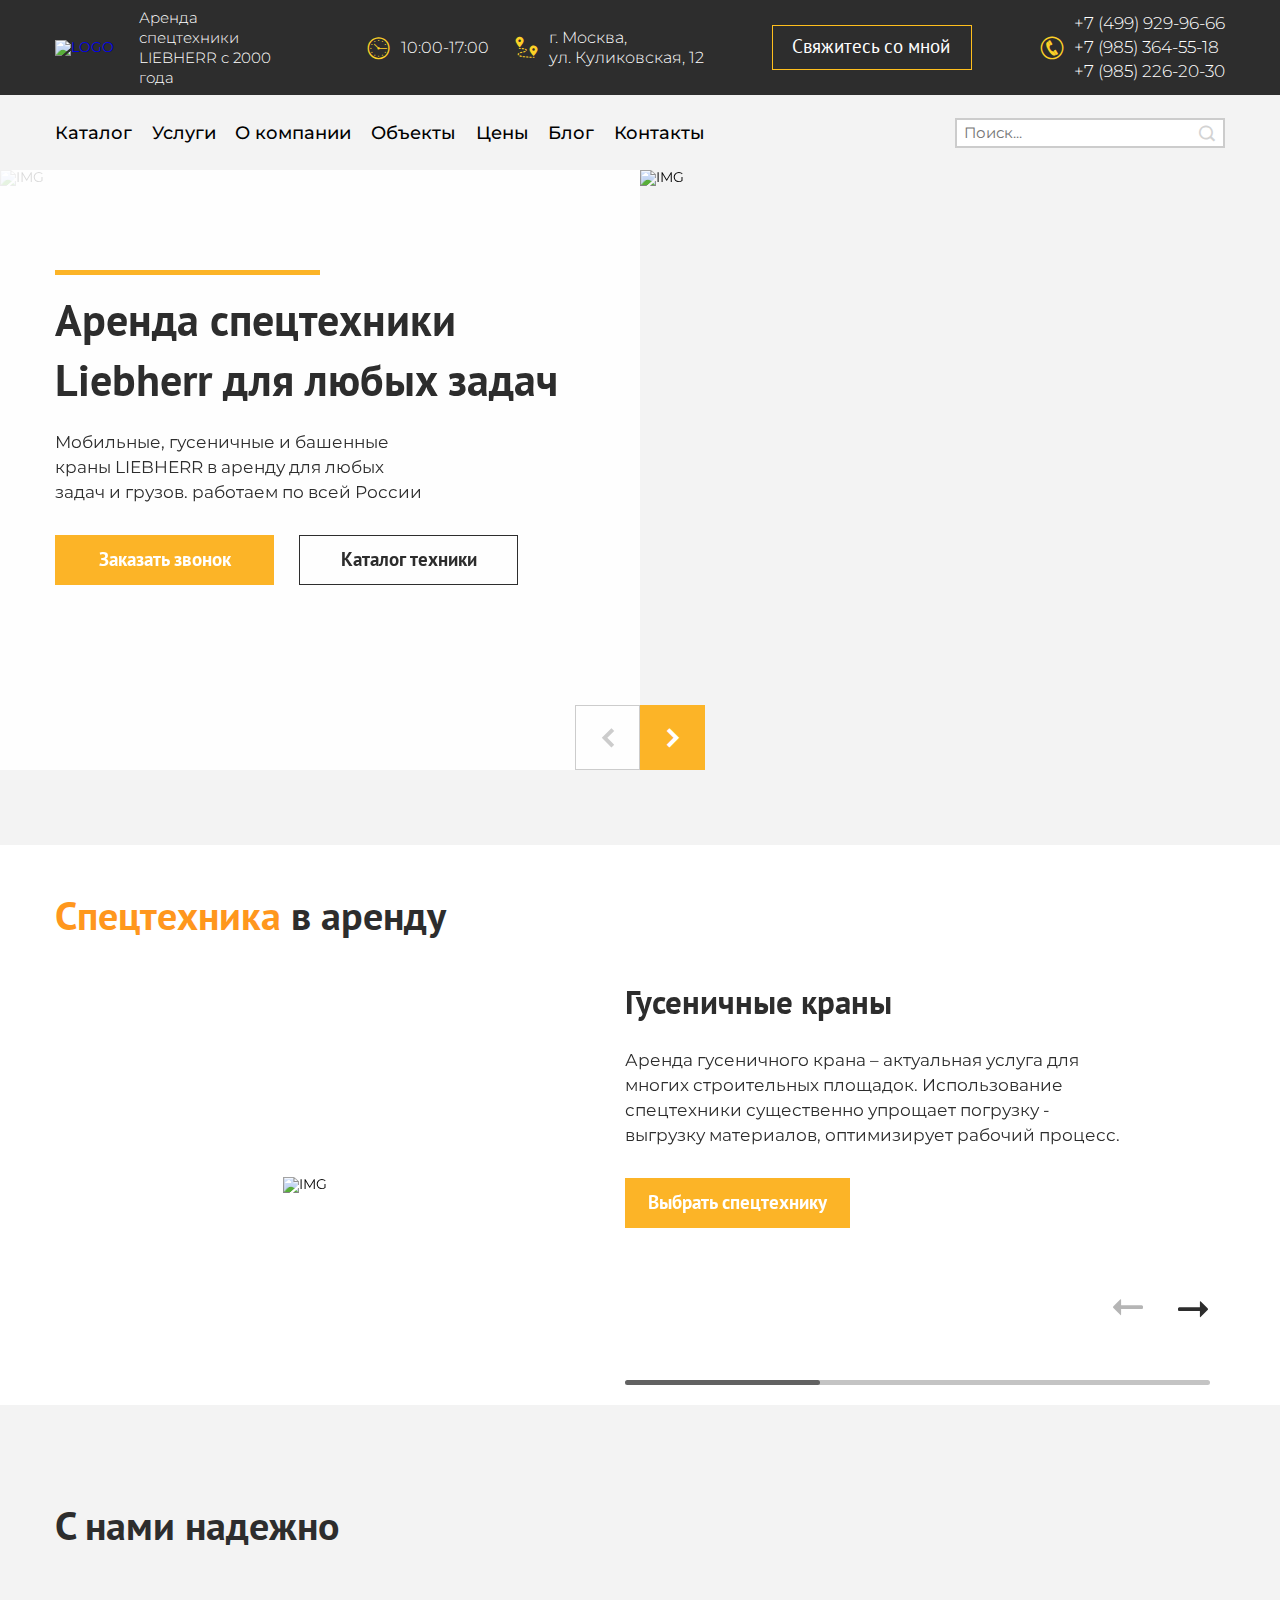
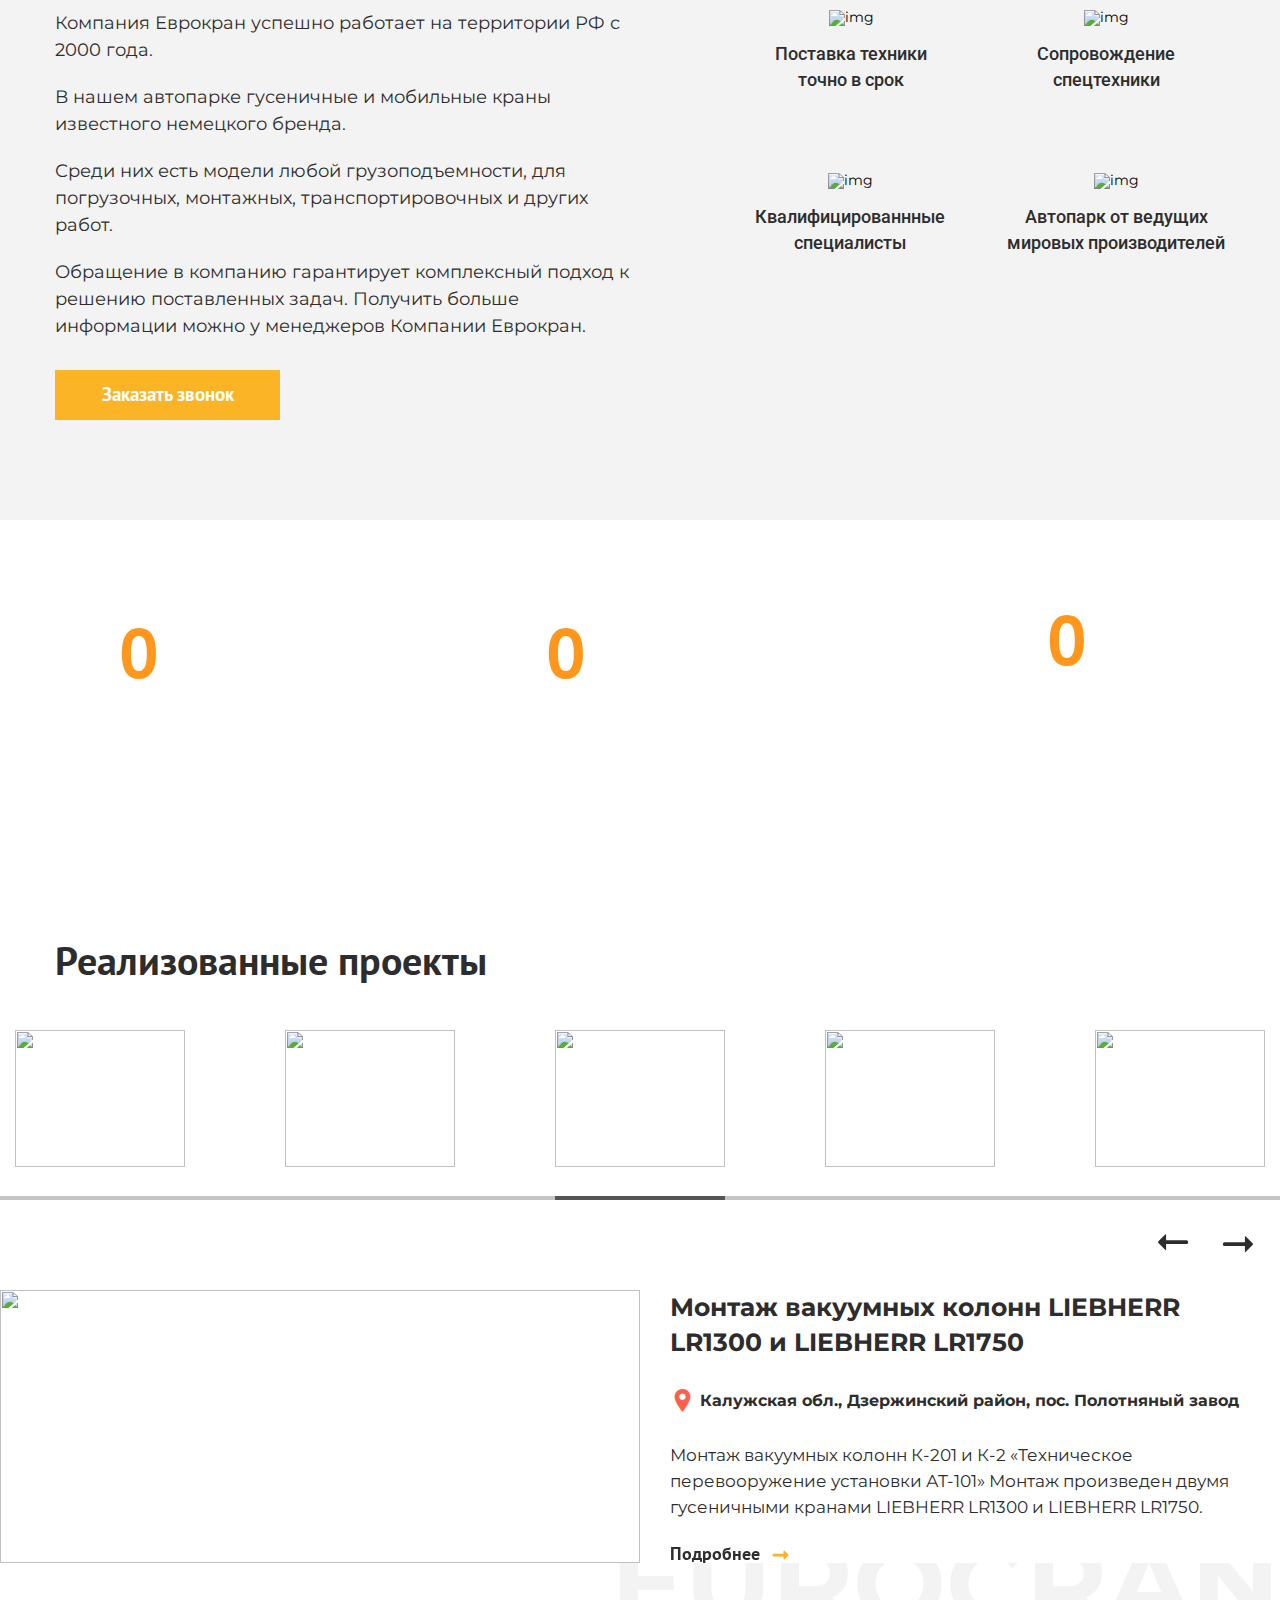
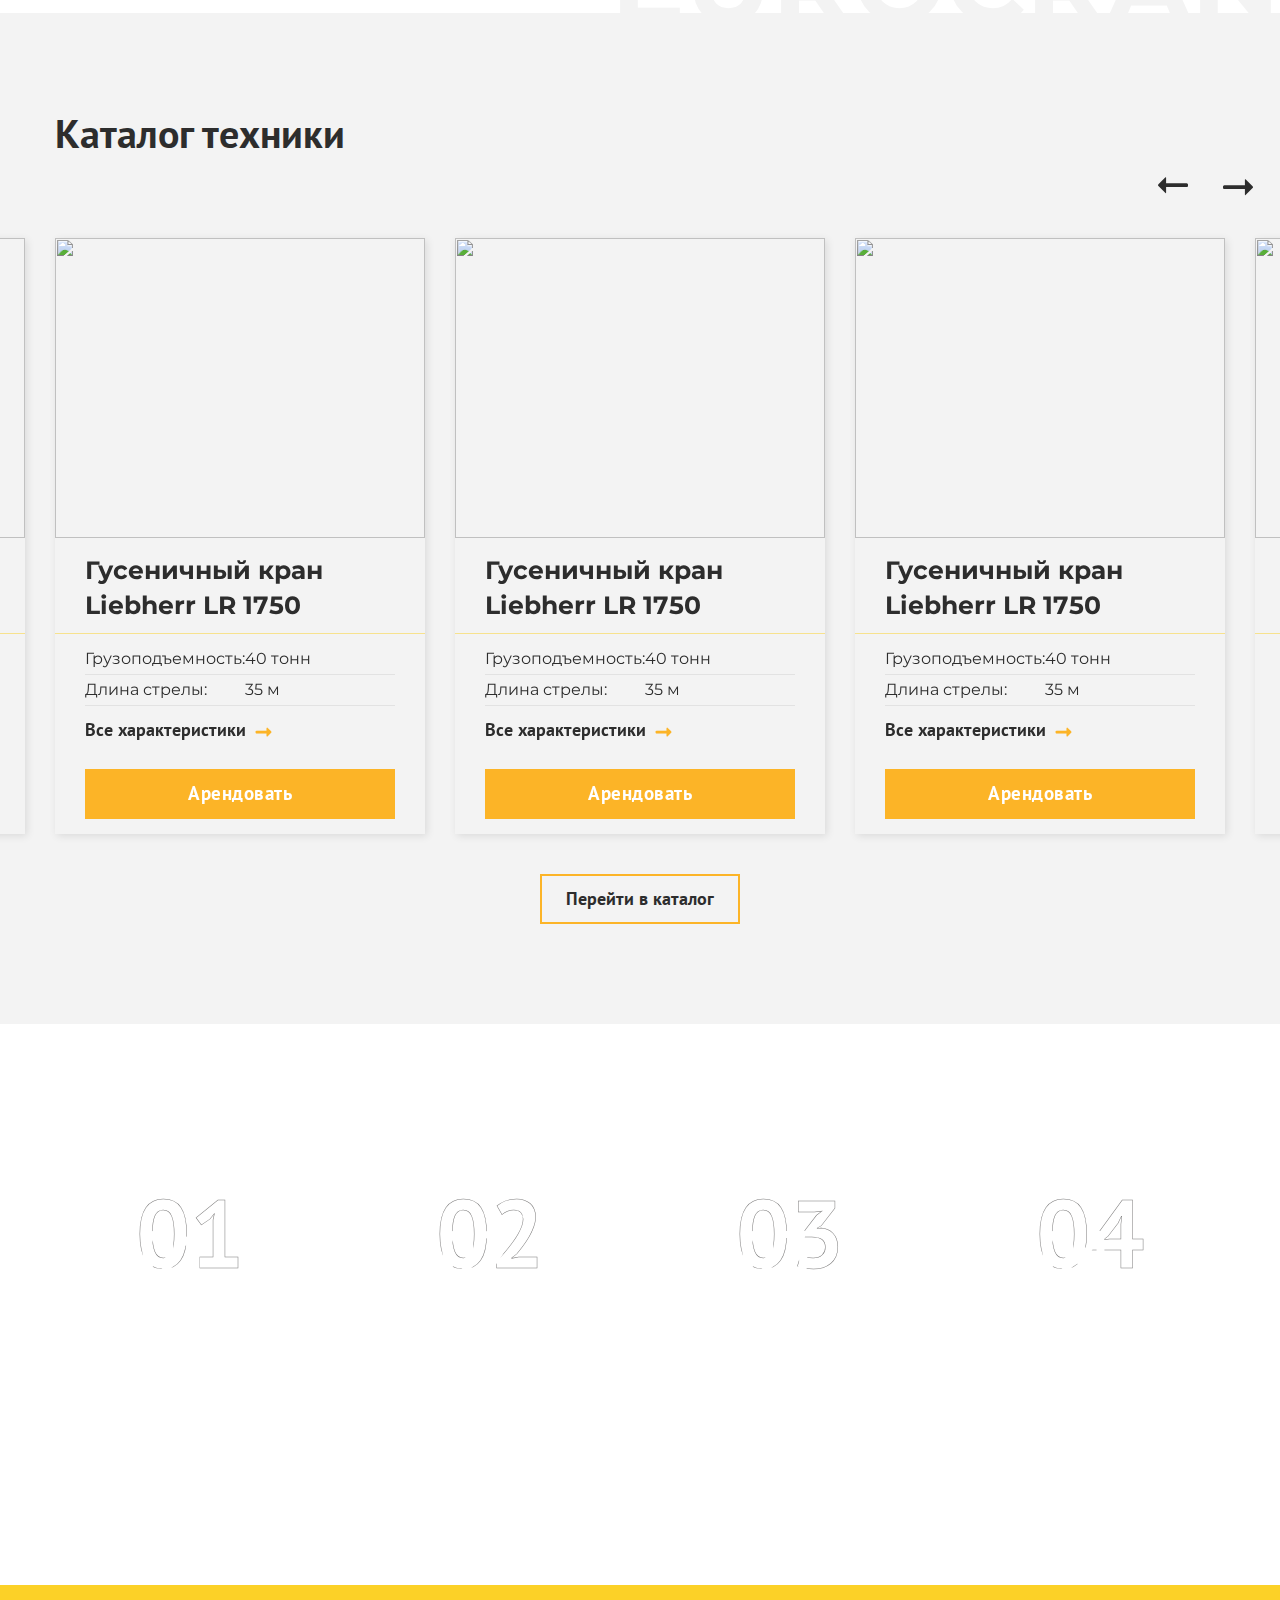
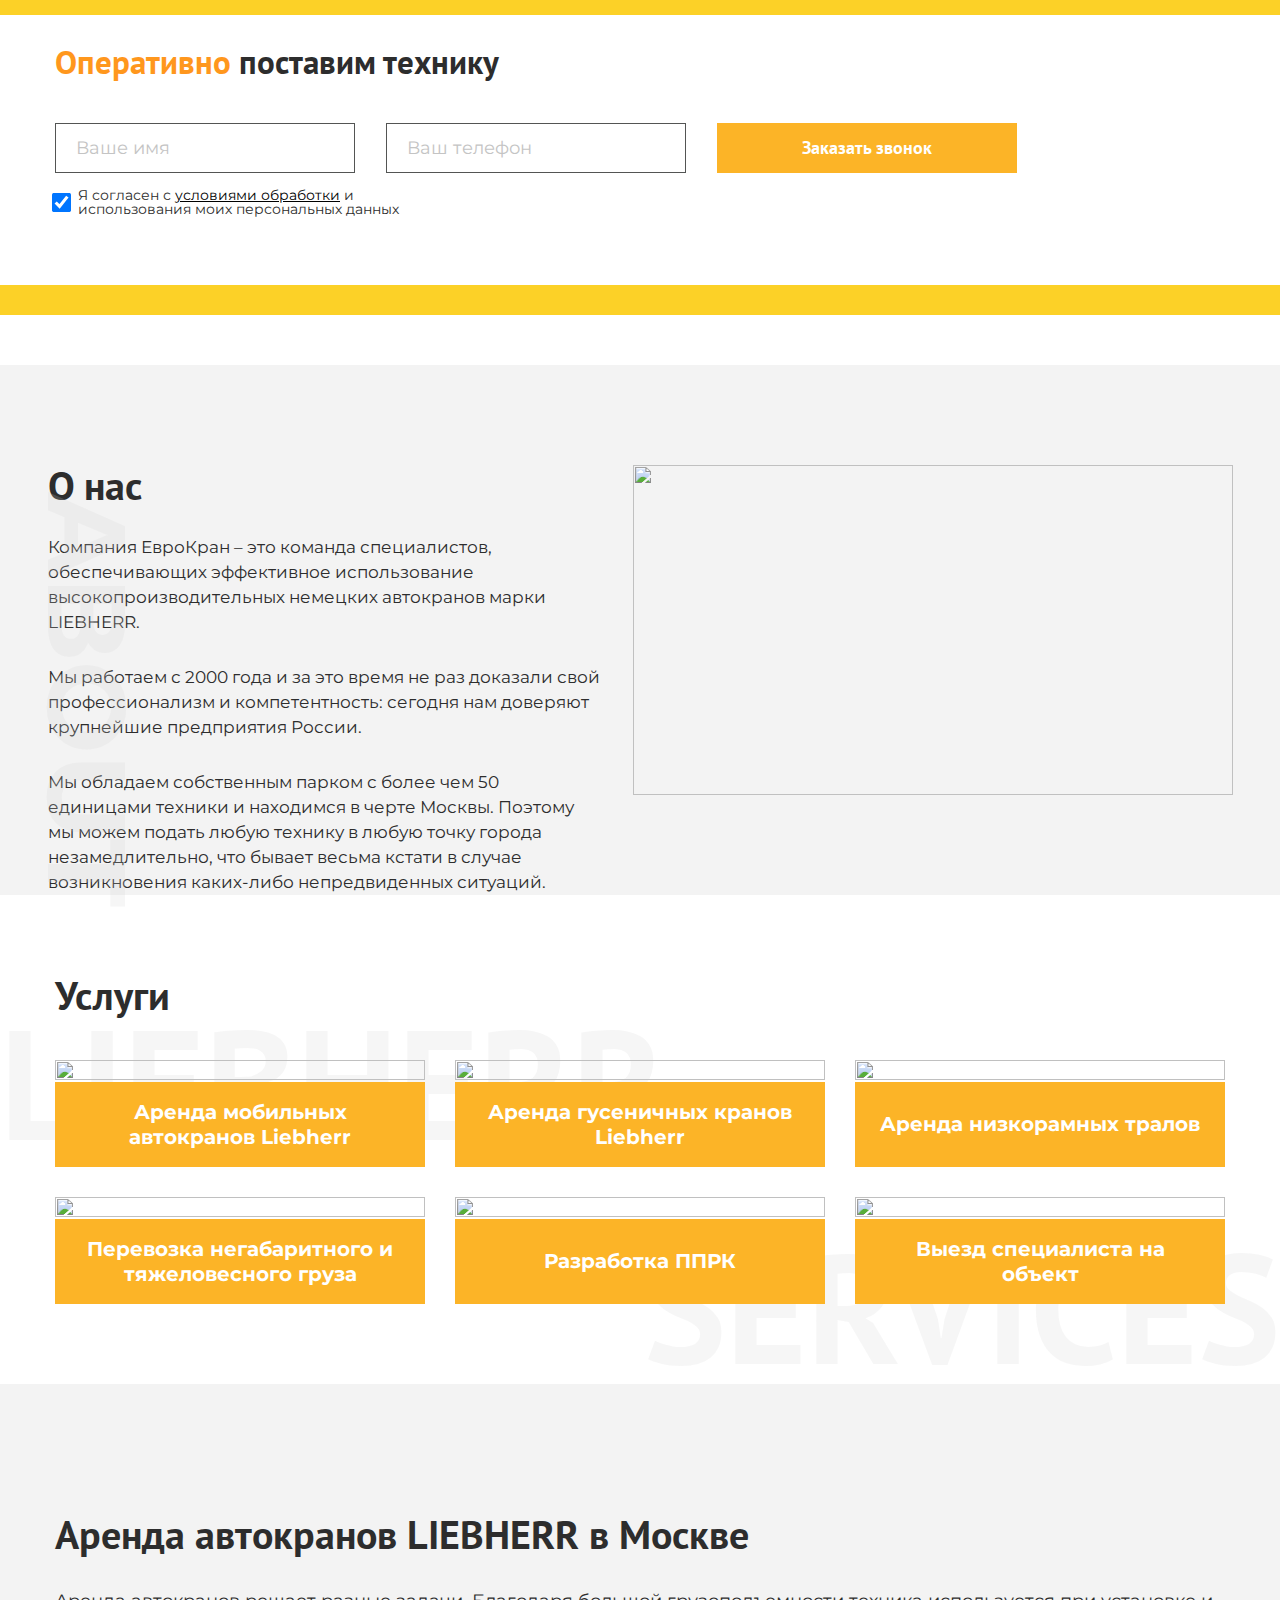
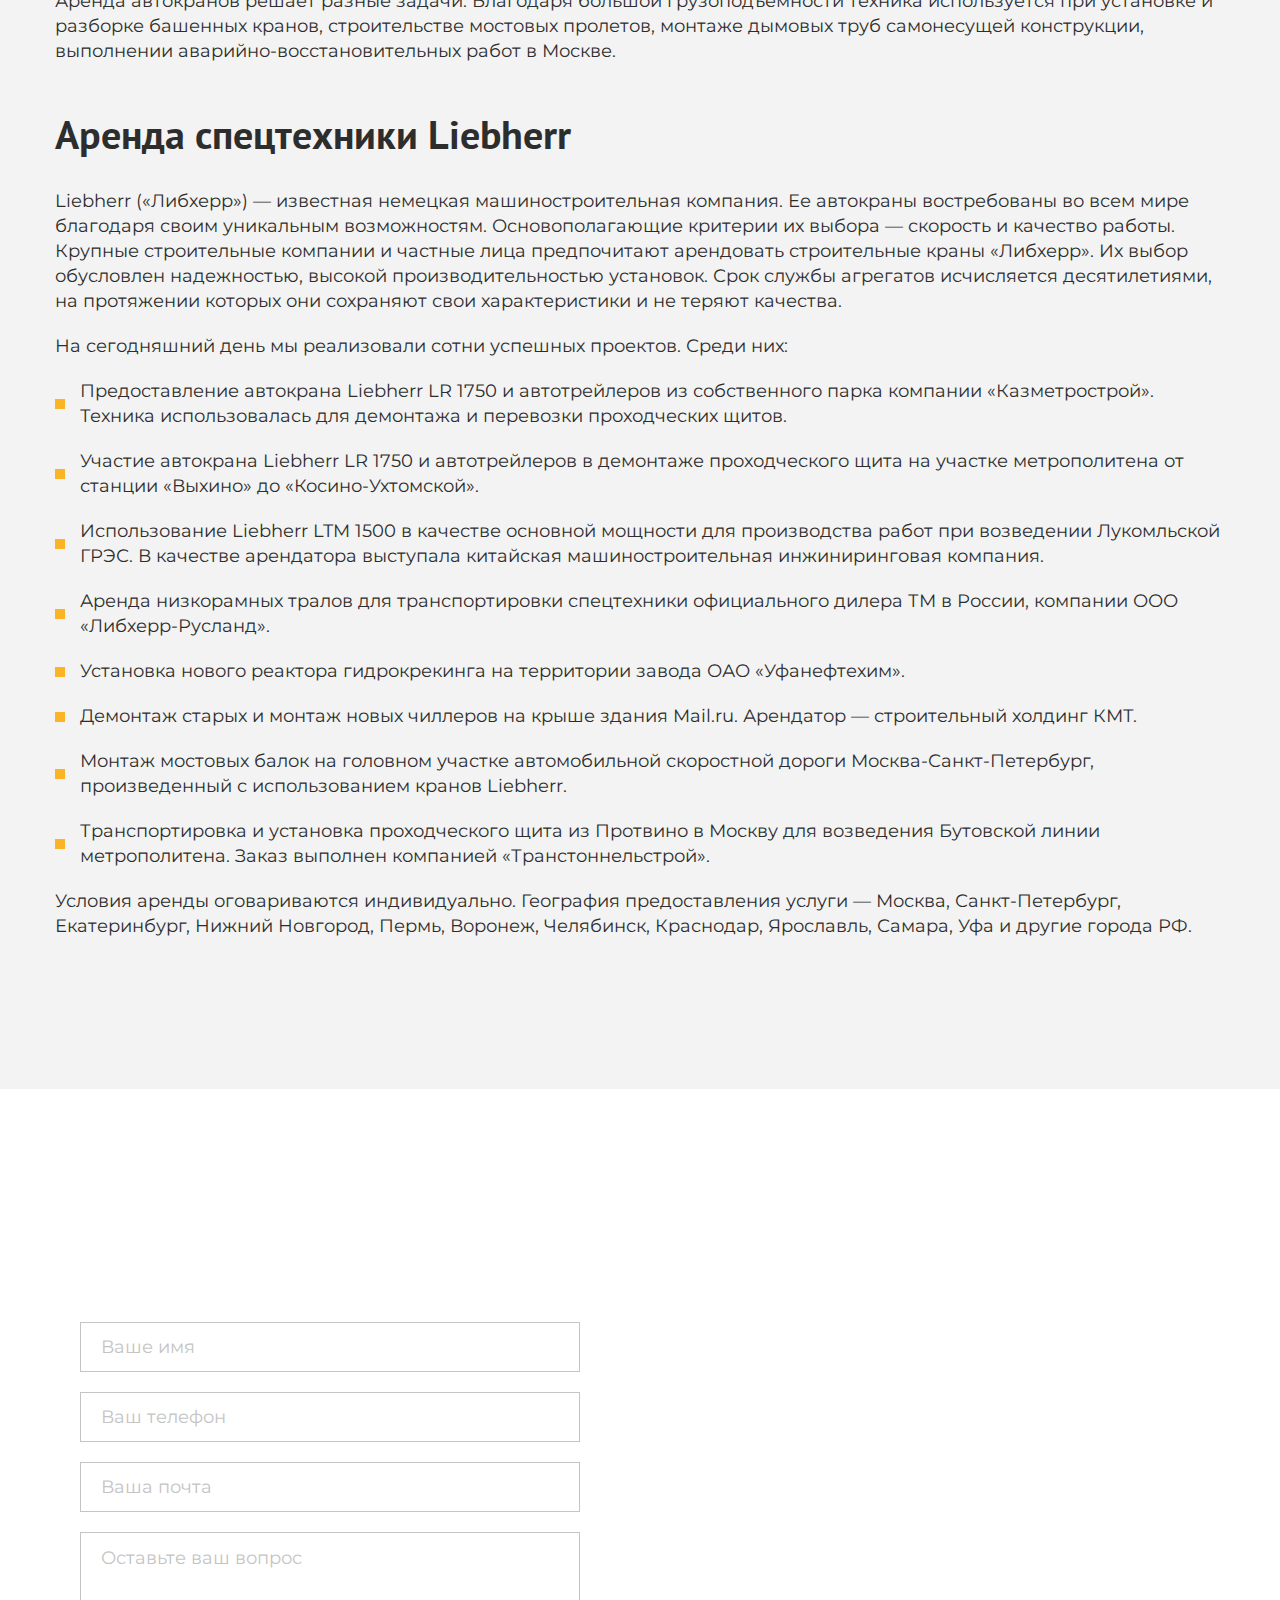
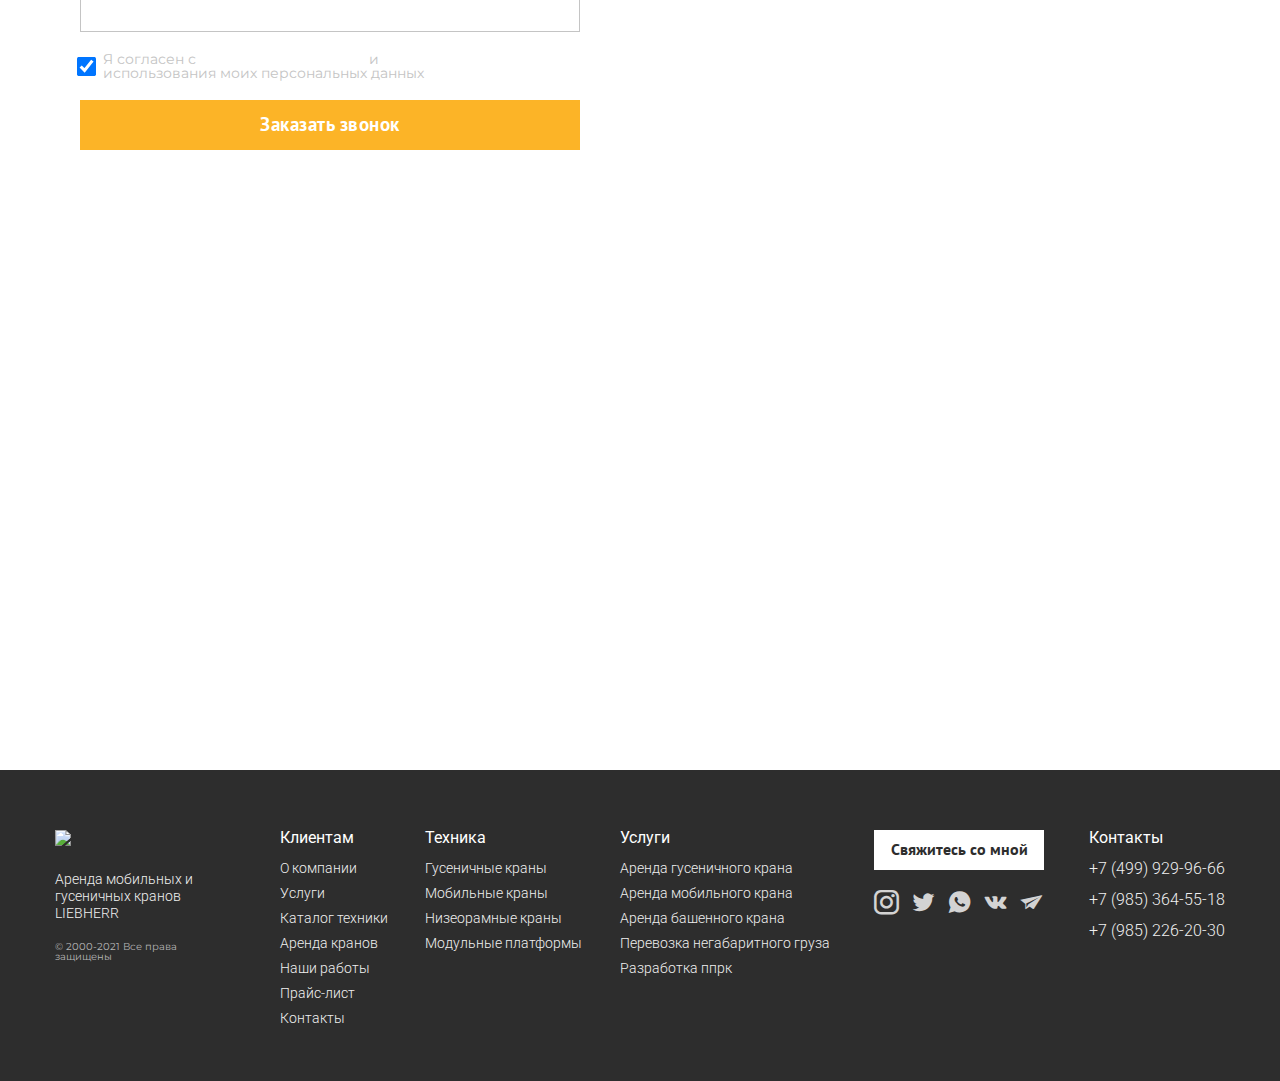
==== index.html @ 6c7a617f "Add files via upload" ====
<!DOCTYPE html><html lang="ru"><head>   <title>ЕВРОКРАН</title>   <meta charset="UTF-8">   <meta name="viewport" content="width=device-width, initial-scale=1.0, minimum-scale=1.0, maximum-scale=1.0" />   <link rel="stylesheet" href="css/style.min.css"></head><body>   <div class="wrapper">      <div class="header">	<div class="header__top-container">		<div class="header__top">			<div class="header__about">				<a href="index.html" class="header__logo-link">					<picture><source srcset="img/LOGO__HEADER.webp" type="image/webp"><img class="header__logo" src="img/LOGO__HEADER.png" alt="LOGO"></picture></img>				</a>				<p class="header__about-txt">Аренда спецтехники LIEBHERR c 2000 года</p>			</div>			<div class="header__info">				<p class="header__time">10:00-17:00</p>				<p class="header__adress">г. Москва,</br> ул. Куликовская, 12</p>			</div>			<button class="header__callback _popup"></button>			<div class="header__phones">				<a class="header__phone" href="tel:+62894563455">+7 (499) 929-96-66</a>				<a class="header__phone" href="tel:+62894563455">+7 (985) 364-55-18</a>				<a class="header__phone" href="tel:+62894563455">+7 (985) 226-20-30</a>			</div>		</div>	</div>	<div class="header__bottom-container">		<div class="header__bottom">			<nav class="header__menu">				<ul class="header__menu-list">					<li class="header__menu-item"><a class="header__menu-link" href="catalog.html">Каталог</a></li>					<li class="header__menu-item"><a class="header__menu-link" href="!#">Услуги</a></li>					<li class="header__menu-item"><a class="header__menu-link" href="about.html">О компании</a></li>					<li class="header__menu-item"><a class="header__menu-link" href="objects.html">Объекты</a></li>					<li class="header__menu-item"><a class="header__menu-link" href="!#">Цены</a></li>					<li class="header__menu-item"><a class="header__menu-link" href="blog.html">Блог</a></li>					<li class="header__menu-item"><a class="header__menu-link" href="contacts.html">Контакты</a></li>				</ul>			</nav>			<form class="header__form">				<input class="header__input" type="text" placeholder="Поиск..."></input>			</form>			<div class="header__burger-icon">				<span class="header__burger-line"></span>			</div>		</div>		<div class="header__burger"></div>	</div></div>      <div class="main-page">         <section class="intro">            <div class="intro__slider intro-slider">               <div class="swiper intro-slider__container">                 <div class="swiper-wrapper intro-slider__wrapper">                   <div class="swiper-slide intro-slider__slide">                      <picture><source srcset="img/INTRO-SLIDER__IMG-2.webp" type="image/webp"><img src="img/INTRO-SLIDER__IMG-2.jpg" alt="IMG"></picture>                      <div class="intro-slider__overlay"></div>                   </div>                   <div class="swiper-slide intro-slider__slide">                      <picture><source srcset="img/INTRO-SLIDER__IMG-3.webp" type="image/webp"><img src="img/INTRO-SLIDER__IMG-3.jpg" alt="IMG"></picture>                      <div class="intro-slider__overlay"></div>                   </div>                   <div class="swiper-slide intro-slider__slide">                      <picture><source srcset="img/INTRO-SLIDER__IMG-1.webp" type="image/webp"><img src="img/INTRO-SLIDER__IMG-1.jpg" alt="IMG"></picture>                      <div class="intro-slider__overlay"></div>                   </div>                 </div>                 <div class="swiper-button-prev intro-slider__button-prev"></div>                 <div class="swiper-button-next intro-slider__button-next"></div>               </div>            </div>            <div class="intro__content">               <div class="intro__content-container">                  <h1 class="intro__title">Аренда спецтехники Liebherr для любых задач</h1>                  <p class="intro__subtle">Мобильные, гусеничные и башенные краны LIEBHERR в аренду для любых задач и грузов. работаем по всей России</p>                  <div class="intro__buttons">                     <button class="intro__callback _popup">Заказать звонок</button>                     <a href="catalog.html" class="intro__catalog">Каталог техники</a>                  </div>               </div>            </div>         </section>         <section class="types">            <div class="types__container">               <h2 class="types__title"><p>Спецтехника</p> в аренду</h2>               <div class="types__slider types-slider">                  <div class="swiper types-slider__container">                    <div class="swiper-wrapper types-slider__wrapper">                      <div class="swiper-slide types-slider__slide">                         <div class="types-slider__img-container">                            <picture><source srcset="img/types__img-1.webp" type="image/webp"><img src="types-slider__img" src="img/types__img-1.jpg" alt="IMG"></picture>                         </div>                         <div class="types-slider__content">                            <p class="types-slider__name">Гусеничные краны</p>                            <p class="types-slider__description">Аренда гусеничного крана – актуальная услуга для многих строительных площадок. Использование спецтехники существенно упрощает погрузку - выгрузку материалов, оптимизирует рабочий процесс.</p>                            <a href="catalog.html" class="types-slider__catalog-link">Выбрать спецтехнику</a>                         </div>                      </div>                      <div class="swiper-slide types-slider__slide">                         <div class="types-slider__img-container">                            <picture><source srcset="img/types__img-2.webp" type="image/webp"><img src="types-slider__img" src="img/types__img-2.jpg" alt="IMG"></picture>                         </div>                         <div class="types-slider__content">                            <p class="types-slider__name">Бульдозеры</p>                            <p class="types-slider__description">Аренда гусеничного крана – актуальная услуга для многих строительных площадок. Использование спецтехники существенно упрощает погрузку - выгрузку материалов, оптимизирует рабочий процесс. Аренда гусеничного крана – актуальная услуга для многих строительных площадок. Использование спецтехники существенно упрощает погрузку - выгрузку материалов, оптимизирует рабочий процесс.</p>                            <a href="catalog.html" class="types-slider__catalog-link">Выбрать спецтехнику</a>                         </div>                      </div>                      <div class="swiper-slide types-slider__slide">                        <div class="types-slider__img-container">                           <picture><source srcset="img/types__img-3.webp" type="image/webp"><img src="types-slider__img" src="img/types__img-3.jpg" alt="IMG"></picture>                        </div>                        <div class="types-slider__content">                           <p class="types-slider__name">Экскаваторы</p>                           <p class="types-slider__description">Аренда гусеничного крана – актуальная услуга для многих строительных площадок. Использование спецтехники существенно упрощает погрузку - выгрузку материалов, оптимизирует рабочий процесс.</p>                           <a href="catalog.html" class="types-slider__catalog-link">Выбрать спецтехнику</a>                        </div>                      </div>                    </div>                    <div class="swiper-scrollbar types-slider__scrollbar"></div>                    <div class="swiper-button-prev types-slider__button-prev"></div>                    <div class="swiper-button-next types-slider__button-next"></div>                  </div>               </div>            </div>         </section>         <section class="advantages">            <div class="advantages__container">               <h3 class="advantages__title">С нами надежно</h3>               <div class="advantages__content">                  <div class="advantages__about">                     <div class="advantages__text-container">                        <p>Компания Еврокран успешно работает на территории РФ с 2000 года.</p>                        <p>В нашем автопарке гусеничные и мобильные краны известного немецкого бренда.</p>                        <p>Среди них есть модели любой грузоподъемности, для погрузочных, монтажных, транспортировочных и других работ.</p>                        <p>Обращение в компанию гарантирует комплексный подход к решению поставленных задач. Получить больше информации можно у менеджеров Компании Еврокран.</p>                     </div>                     <button class="advantages__callback _popup">Заказать звонок</button>                  </div>                  <div class="advantages__icons">                     <div class="advantages__icon-container">                        <picture><source srcset="img/Group__270.webp" type="image/webp"><img src="img/Group__270.png" class="advantages__icon-img" alt="img"></picture></img>                        <p class="advantages__icon-text">Поставка техники <br> точно в срок</p>                     </div>                     <div class="advantages__icon-container">                        <picture><source srcset="img/Group__272.webp" type="image/webp"><img src="img/Group__272.png" class="advantages__icon-img" alt="img"></picture></img>                        <p class="advantages__icon-text">Сопровождение <br> спецтехники</p>                     </div>                     <div class="advantages__icon-container">                        <picture><source srcset="img/Group__273.webp" type="image/webp"><img src="img/Group__273.png" class="advantages__icon-img" alt="img"></picture></img>                        <p class="advantages__icon-text">Квалифицированнные <br> специалисты</p>                     </div>                     <div class="advantages__icon-container">                        <picture><source srcset="img/Group__271.webp" type="image/webp"><img src="img/Group__271.png" class="advantages__icon-img" alt="img"></picture></img>                        <p class="advantages__icon-text">Автопарк от ведущих <br> мировых производителей</p>                     </div>                  </div>               </div>            </div>         </section>         <section class="statistics">            <div class="statistics__container">               <div class="statistics__item statistics-item">                  <p class="statistics-item__numb statistics-item__numb-year">0</p>                  <p class="statistics-item__text">лет на рынке</p>               </div>               <div class="statistics__item statistics-item">                  <p class="statistics-item__numb statistics-item__numb-project">0</p>                  <p class="statistics-item__text">выполненных проектов</p>               </div>               <div class="statistics__item statistics-item">                  <p class="statistics-item__numb statistics-item__numb-technique">0</p>                  <p class="statistics-item__text">единиц техники всегда в <br> наличии</p>               </div>            </div>         </section>         <section class="projects">            <div class="projects__container">               <h4 class="projects__title">Реализованные проекты</h4>               <div class="projects__sliders">                  <div class="projects__subslider">                     <div class="swiper projects-subslider">                       <div class="swiper-wrapper projects-subslider__wrapper">                            <div class="swiper-slide projects-subslider__slide">                               <picture><source srcset="img/PROJECTS__IMG-1.webp" type="image/webp"><img src="img/PROJECTS__IMG-1.jpg" class="projects-subslider__img"></picture></img>                            </div>                            <div class="swiper-slide projects-subslider__slide">                               <picture><source srcset="img/PROJECTS__IMG-2.webp" type="image/webp"><img src="img/PROJECTS__IMG-2.jpg" class="projects-subslider__img"></picture></img>                            </div>                            <div class="swiper-slide projects-subslider__slide">                               <picture><source srcset="img/PROJECTS__IMG-3.webp" type="image/webp"><img src="img/PROJECTS__IMG-3.jpg" class="projects-subslider__img"></picture></img>                            </div>                            <div class="swiper-slide projects-subslider__slide">                               <picture><source srcset="img/PROJECTS__IMG-4.webp" type="image/webp"><img src="img/PROJECTS__IMG-4.jpg" class="projects-subslider__img"></picture></img>                            </div>                            <div class="swiper-slide projects-subslider__slide">                               <picture><source srcset="img/PROJECTS__IMG-5.webp" type="image/webp"><img src="img/PROJECTS__IMG-5.jpg" class="projects-subslider__img"></picture></img>                            </div>                            <div class="swiper-slide projects-subslider__slide">                               <picture><source srcset="img/PROJECTS__IMG-6.webp" type="image/webp"><img src="img/PROJECTS__IMG-6.jpg" class="projects-subslider__img"></picture></img>                            </div>                            <div class="swiper-slide projects-subslider__slide">                               <picture><source srcset="img/PROJECTS__IMG-7.webp" type="image/webp"><img src="img/PROJECTS__IMG-7.jpg" class="projects-subslider__img"></picture></img>                            </div>                            <div class="swiper-slide projects-subslider__slide">                               <picture><source srcset="img/PROJECTS__IMG-8.webp" type="image/webp"><img src="img/PROJECTS__IMG-8.jpg" class="projects-subslider__img"></picture></img>                            </div>                            <div class="swiper-slide projects-subslider__slide">                               <picture><source srcset="img/PROJECTS__IMG-9.webp" type="image/webp"><img src="img/PROJECTS__IMG-9.jpg" class="projects-subslider__img"></picture></img>                            </div>                       </div>                     </div>                  </div>                  <div class="projects__mainslider">                     <div class="swiper projects-mainslider">                       <div class="swiper-wrapper projects-mainslider__wrapper">                         <div class="swiper-slide projects-mainslider__slide">                            <div class="projects-mainslider__img-container">                               <picture><source srcset="../img/PROJECTS__IMG-1.webp" type="image/webp"><img src="../img/PROJECTS__IMG-1.jpg" class="projects-mainslider__img"></picture></img>                            </div>                            <div class="projects-mainslider__content">                               <p class="projects-mainslider__type">Монтаж вакуумных колонн LIEBHERR LR1300 и LIEBHERR LR1750</p>                               <p class="projects-mainslider__adress">Калужская обл., Дзержинский район, пос. Полотняный завод</p>                               <p class="projects-mainslider__description">Монтаж вакуумных колонн К-201 и К-2 «Техническое перевооружение установки АТ-101» Монтаж произведен двумя гусеничными кранами LIEBHERR LR1300 и LIEBHERR LR1750.</p>                               <a href="#!" class="projects-mainslider__link">Подробнее</a>                            </div>                         </div>                         <div class="swiper-slide projects-mainslider__slide">                            <div class="projects-mainslider__img-container">                               <picture><source srcset="../img/PROJECTS__IMG-2.webp" type="image/webp"><img src="../img/PROJECTS__IMG-2.jpg" class="projects-mainslider__img"></picture></img>                            </div>                            <div class="projects-mainslider__content">                               <p class="projects-mainslider__type">Монтаж вакуумных колонн LIEBHERR LR1300 и LIEBHERR LR1750</p>                               <p class="projects-mainslider__adress">Калужская обл., Дзержинский район, пос. Полотняный завод</p>                               <p class="projects-mainslider__description">Монтаж вакуумных колонн К-201 и К-2 «Техническое перевооружение установки АТ-101» Монтаж произведен двумя гусеничными кранами LIEBHERR LR1300 и LIEBHERR LR1750. Монтаж вакуумных колонн К-201 и К-2 «Техническое перевооружение установки АТ-101» Монтаж произведен двумя гусеничными кранами LIEBHERR LR1300 и LIEBHERR LR1750.</p>                               <a href="!#" class="projects-mainslider__link">Подробнее</a>                            </div>                         </div>                         <div class="swiper-slide projects-mainslider__slide">                            <div class="projects-mainslider__img-container">                               <picture><source srcset="../img/PROJECTS__IMG-3.webp" type="image/webp"><img src="../img/PROJECTS__IMG-3.jpg" class="projects-mainslider__img"></picture></img>                            </div>                            <div class="projects-mainslider__content">                               <p class="projects-mainslider__type">Монтаж вакуумных колонн LIEBHERR LR1300 и LIEBHERR LR1750</p>                               <p class="projects-mainslider__adress">Калужская обл., Дзержинский район, пос. Полотняный завод</p>                               <p class="projects-mainslider__description">Монтаж вакуумных колонн К-201 и К-2 «Техническое перевооружение установки АТ-101» Монтаж произведен двумя гусеничными кранами LIEBHERR LR1300 и LIEBHERR LR1750.</p>                               <a href="!#" class="projects-mainslider__link">Подробнее</a>                            </div>                         </div>                         <div class="swiper-slide projects-mainslider__slide">                            <div class="projects-mainslider__img-container">                               <picture><source srcset="../img/PROJECTS__IMG-4.webp" type="image/webp"><img src="../img/PROJECTS__IMG-4.jpg" class="projects-mainslider__img"></picture></img>                            </div>                            <div class="projects-mainslider__content">                               <p class="projects-mainslider__type">Монтаж вакуумных колонн LIEBHERR LR1300 и LIEBHERR LR1750</p>                               <p class="projects-mainslider__adress">Калужская обл., Дзержинский район, пос. Полотняный завод</p>                               <p class="projects-mainslider__description">Монтаж вакуумных колонн К-201 и К-2 «Техническое перевооружение установки АТ-101» Монтаж произведен двумя гусеничными кранами LIEBHERR LR1300 и LIEBHERR LR1750.</p>                               <a href="!#" class="projects-mainslider__link">Подробнее</a>                            </div>                         </div>                         <div class="swiper-slide projects-mainslider__slide">                            <div class="projects-mainslider__img-container">                               <picture><source srcset="../img/PROJECTS__IMG-5.webp" type="image/webp"><img src="../img/PROJECTS__IMG-5.jpg" class="projects-mainslider__img"></picture></img>                            </div>                            <div class="projects-mainslider__content">                               <p class="projects-mainslider__type">Монтаж вакуумных колонн LIEBHERR LR1300 и LIEBHERR LR1750</p>                               <p class="projects-mainslider__adress">Калужская обл., Дзержинский район, пос. Полотняный завод</p>                               <p class="projects-mainslider__description">Монтаж вакуумных колонн К-201 и К-2 «Техническое перевооружение установки АТ-101» Монтаж произведен двумя гусеничными кранами LIEBHERR LR1300 и LIEBHERR LR1750.</p>                               <a href="!#" class="projects-mainslider__link">Подробнее</a>                            </div>                         </div>                         <div class="swiper-slide projects-mainslider__slide">                            <div class="projects-mainslider__img-container">                               <picture><source srcset="../img/PROJECTS__IMG-6.webp" type="image/webp"><img src="../img/PROJECTS__IMG-6.jpg" class="projects-mainslider__img"></picture></img>                            </div>                            <div class="projects-mainslider__content">                               <p class="projects-mainslider__type">Монтаж вакуумных колонн LIEBHERR LR1300 и LIEBHERR LR1750</p>                               <p class="projects-mainslider__adress">Калужская обл., Дзержинский район, пос. Полотняный завод</p>                               <p class="projects-mainslider__description">Монтаж вакуумных колонн К-201 и К-2 «Техническое перевооружение установки АТ-101» Монтаж произведен двумя гусеничными кранами LIEBHERR LR1300 и LIEBHERR LR1750.</p>                               <a href="!#" class="projects-mainslider__link">Подробнее</a>                            </div>                         </div>                         <div class="swiper-slide projects-mainslider__slide">                            <div class="projects-mainslider__img-container">                               <picture><source srcset="../img/PROJECTS__IMG-7.webp" type="image/webp"><img src="../img/PROJECTS__IMG-7.jpg" class="projects-mainslider__img"></picture></img>                            </div>                            <div class="projects-mainslider__content">                               <p class="projects-mainslider__type">Монтаж вакуумных колонн LIEBHERR LR1300 и LIEBHERR LR1750</p>                               <p class="projects-mainslider__adress">Калужская обл., Дзержинский район, пос. Полотняный завод</p>                               <p class="projects-mainslider__description">Монтаж вакуумных колонн К-201 и К-2 «Техническое перевооружение установки АТ-101» Монтаж произведен двумя гусеничными кранами LIEBHERR LR1300 и LIEBHERR LR1750.</p>                               <a href="!#" class="projects-mainslider__link">Подробнее</a>                            </div>                         </div>                         <div class="swiper-slide projects-mainslider__slide">                            <div class="projects-mainslider__img-container">                               <picture><source srcset="../img/PROJECTS__IMG-8.webp" type="image/webp"><img src="../img/PROJECTS__IMG-8.jpg" class="projects-mainslider__img"></picture></img>                            </div>                            <div class="projects-mainslider__content">                               <p class="projects-mainslider__type">Монтаж вакуумных колонн LIEBHERR LR1300 и LIEBHERR LR1750</p>                               <p class="projects-mainslider__adress">Калужская обл., Дзержинский район, пос. Полотняный завод</p>                               <p class="projects-mainslider__description">Монтаж вакуумных колонн К-201 и К-2 «Техническое перевооружение установки АТ-101» Монтаж произведен двумя гусеничными кранами LIEBHERR LR1300 и LIEBHERR LR1750.</p>                               <a href="!#" class="projects-mainslider__link">Подробнее</a>                            </div>                         </div>                         <div class="swiper-slide projects-mainslider__slide">                            <div class="projects-mainslider__img-container">                               <picture><source srcset="../img/PROJECTS__IMG-9.webp" type="image/webp"><img src="../img/PROJECTS__IMG-9.jpg" class="projects-mainslider__img"></picture></img>                            </div>                            <div class="projects-mainslider__content">                               <p class="projects-mainslider__type">Монтаж вакуумных колонн LIEBHERR LR1300 и LIEBHERR LR1750</p>                               <p class="projects-mainslider__adress">Калужская обл., Дзержинский район, пос. Полотняный завод</p>                               <p class="projects-mainslider__description">Монтаж вакуумных колонн К-201 и К-2 «Техническое перевооружение установки АТ-101» Монтаж произведен двумя гусеничными кранами LIEBHERR LR1300 и LIEBHERR LR1750.</p>                               <a href="!#" class="projects-mainslider__link">Подробнее</a>                            </div>                         </div>                       </div>                       <div class="swiper-button-prev projects-mainslider__button-prev"></div>                       <div class="swiper-button-next projects-mainslider__button-next"></div>                     </div>                  </div>               </div>               <p class="project__label">EUROCRAN</p>            </div>         </section>         <section class="catalog">            <div class="catalog__container">               <h5 class="projects__title">Каталог техники</h5>               <div class="catalog__slider">                  <div class="swiper catalog-slider">                     <div class="swiper-wrapper catalog-slider__wrapper">                        <div class="swiper-slide catalog-slider__slide">                           <div class="catalog-slider__img-container">                              <picture><source srcset="img/CATALOG__IMG-1.webp" type="image/webp"><img src="img/CATALOG__IMG-1.jpg" class="catalog-slider__img"></picture>                           </div>                           <div class="catalog-slider__content">                              <div class="catalog-slider__title-container">                                 <p class="catalog-slider__title">Гусеничный кран Liebherr LR 1750</p>                              </div>                              <div class="catalog-slider__line"></div>                              <div class="catalog-slider__table-container">                                 <table class="catalog-slider__table">                                    <tbody>                                       <tr>                                          <td>Грузоподъемность:</td>                                          <td>40 тонн</td>                                       </tr>                                       <tr>                                          <td>Длина стрелы:</td>                                          <td>35 м</td>                                       </tr>                                    </tbody>                                 </table>                              </div>                              <a href="product.html" class="catalog-slider__slide-link">Все характеристики</a>                              <div class="catalog-slider__rent">                                 <button class="catalog-slider__rent-button _popup">Арендовать</button>                              </div>                           </div>                        </div>                        <div class="swiper-slide catalog-slider__slide">                           <div class="catalog-slider__img-container">                              <picture><source srcset="img/CATALOG__IMG-1.webp" type="image/webp"><img src="img/CATALOG__IMG-1.jpg" class="catalog-slider__img"></picture>                           </div>                           <div class="catalog-slider__content">                              <div class="catalog-slider__title-container">                                 <p class="catalog-slider__title">Гусеничный кран Liebherr LR 1750</p>                              </div>                              <div class="catalog-slider__line"></div>                              <div class="catalog-slider__table-container">                                 <table class="catalog-slider__table">                                    <tbody>                                       <tr>                                          <td>Грузоподъемность:</td>                                          <td>40 тонн</td>                                       </tr>                                       <tr>                                          <td>Длина стрелы:</td>                                          <td>35 м</td>                                       </tr>                                    </tbody>                                 </table>                              </div>                              <a href="product.html" class="catalog-slider__slide-link">Все характеристики</a>                              <div class="catalog-slider__rent">                                 <button class="catalog-slider__rent-button _popup">Арендовать</button>                              </div>                           </div>                        </div>                        <div class="swiper-slide catalog-slider__slide">                           <div class="catalog-slider__img-container">                              <picture><source srcset="img/CATALOG__IMG-1.webp" type="image/webp"><img src="img/CATALOG__IMG-1.jpg" class="catalog-slider__img"></picture>                           </div>                           <div class="catalog-slider__content">                              <div class="catalog-slider__title-container">                                 <p class="catalog-slider__title">Гусеничный кран Liebherr LR 1750</p>                              </div>                              <div class="catalog-slider__line"></div>                              <div class="catalog-slider__table-container">                                 <table class="catalog-slider__table">                                    <tbody>                                       <tr>                                          <td>Грузоподъемность:</td>                                          <td>40 тонн</td>                                       </tr>                                       <tr>                                          <td>Длина стрелы:</td>                                          <td>35 м</td>                                       </tr>                                    </tbody>                                 </table>                              </div>                              <a href="product.html" class="catalog-slider__slide-link">Все характеристики</a>                              <div class="catalog-slider__rent">                                 <button class="catalog-slider__rent-button _popup">Арендовать</button>                              </div>                           </div>                        </div>                        <div class="swiper-slide catalog-slider__slide">                           <div class="catalog-slider__img-container">                              <picture><source srcset="img/CATALOG__IMG-1.webp" type="image/webp"><img src="img/CATALOG__IMG-1.jpg" class="catalog-slider__img"></picture>                           </div>                           <div class="catalog-slider__content">                              <div class="catalog-slider__title-container">                                 <p class="catalog-slider__title">Гусеничный кран Liebherr LR 1750</p>                              </div>                              <div class="catalog-slider__line"></div>                              <div class="catalog-slider__table-container">                                 <table class="catalog-slider__table">                                    <tbody>                                       <tr>                                          <td>Грузоподъемность:</td>                                          <td>40 тонн</td>                                       </tr>                                       <tr>                                          <td>Длина стрелы:</td>                                          <td>35 м</td>                                       </tr>                                    </tbody>                                 </table>                              </div>                              <a href="product.html" class="catalog-slider__slide-link">Все характеристики</a>                              <div class="catalog-slider__rent">                                 <button class="catalog-slider__rent-button _popup">Арендовать</button>                              </div>                           </div>                        </div>                        <div class="swiper-slide catalog-slider__slide">                           <div class="catalog-slider__img-container">                              <picture><source srcset="img/CATALOG__IMG-1.webp" type="image/webp"><img src="img/CATALOG__IMG-1.jpg" class="catalog-slider__img"></picture>                           </div>                           <div class="catalog-slider__content">                              <div class="catalog-slider__title-container">                                 <p class="catalog-slider__title">Гусеничный кран Liebherr LR 1750</p>                              </div>                              <div class="catalog-slider__line"></div>                              <div class="catalog-slider__table-container">                                 <table class="catalog-slider__table">                                    <tbody>                                       <tr>                                          <td>Грузоподъемность:</td>                                          <td>40 тонн</td>                                       </tr>                                       <tr>                                          <td>Длина стрелы:</td>                                          <td>35 м</td>                                       </tr>                                    </tbody>                                 </table>                              </div>                              <a href="product.html" class="catalog-slider__slide-link">Все характеристики</a>                              <div class="catalog-slider__rent">                                 <button class="catalog-slider__rent-button _popup">Арендовать</button>                              </div>                           </div>                        </div>                     </div>                    <div class="swiper-button-prev catalog-slider__button-prev"></div>                    <div class="swiper-button-next catalog-slider__button-next"></div>                  </div>               </div>               <a href="catalog.html" class="catalog__link">Перейти в каталог</a>            </div>         </section>         <section class="costs">            <div class="costs__container">               <h6 class="costs__title">Из чего складывается стоимость аренды</h6>               <div class="costs__items">                  <div class="costs__item">                     <p class="costs__item-numb" data-numb='01'>01</p>                     <p class="costs__item-text">Стоимость аренды крана определяется так: 8 (восемь) часов работы каждой единицы спецтехники в течение смены.</p>                  </div>                  <div class="costs__item">                     <p class="costs__item-numb" data-numb='02'>02</p>                     <p class="costs__item-text">География доставки спецтехники – вся территория РФ и страны СНГ.</p>                  </div>                  <div class="costs__item">                     <p class="costs__item-numb" data-numb='03'>03</p>                     <p class="costs__item-text">Стоимость мобилизации и демобилизации за МКАД и на территорию в границах ТТК обговаривается индивидуально и требует дополнительной оплаты.</p>                  </div>                  <div class="costs__item">                     <p class="costs__item-numb" data-numb='04'>04</p>                     <p class="costs__item-text">Обозначенная в прайс-листе стоимость услуг включает НДС – 20 %.</p>                  </div>               </div>            </div>         </section>         <section class="delivery">            <div class="delivery__container">               <div class="delivery__content">                  <p class="delivery__title"><small>Оперативно</small> поставим технику</p>                  <form class="delivery__form" onsubmit="return false">                     <div class="delivery__inputs-container">                        <input class="delivery__input-name" type="text" name="name" placeholder="Ваше имя">                        <input class="delivery__input-mail" type="text" name="phone" placeholder="Ваш телефон">                        <button class="delivery__callback _popup">Заказать звонок</button>                     </div>                  </form>                  <div class="delivery__checkbox-container">                    <input class="delivery__checkbox-input" type="checkbox" id="check" name="delivery__checkbox" checked>                    <label for="check">Я согласен с <a href="#!">условиями обработки</a> и использования моих персональных данных</label>                  </div>               </div>            </div>         </section>         <section class="about">            <div class="about__content-container">               <div class="about__content">                  <p class="about__title">О нас</p>                  <div class="about__text">                     <p class="about__paragraph">Компания ЕвроКран – это команда специалистов, обеспечивающих эффективное использование высокопроизводительных немецких автокранов марки LIEBHERR. </p>                     <p class="about__paragraph">Мы работаем с 2000 года и за это время не раз доказали свой профессионализм и компетентность: сегодня нам доверяют крупнейшие предприятия России.</p>                     <p class="about__paragraph">Мы обладаем собственным парком с более чем 50 единицами техники и находимся в черте Москвы. Поэтому мы можем подать любую технику в любую точку города незамедлительно, что бывает весьма кстати в случае возникновения каких-либо непредвиденных ситуаций.</p>                  </div>               </div>            </div>            <div class="about__img-container">               <picture><source srcset="img/ABOUT__IMG.webp" type="image/webp"><img src="img/ABOUT__IMG.jpg" class="about__img"></picture></img>            </div>            <p class="about__label">ABOUT</p>         </section>         <section class="services">   <div class="services__container">      <p class="services__title">Услуги</p>      <div class="services__items">         <div class="services__item">            <a href="#!" class="services__item-link">               <div class="services__img-container">                  <picture><source srcset="img/SERVICES__IMG-2.webp" type="image/webp"><img class="services__img" src="img/SERVICES__IMG-2.jpg"></picture></img>               </div>               <div class="services__item-text">Аренда мобильных автокранов Liebherr</div>            </a>         </div>         <div class="services__item">            <a href="#!" class="services__item-link">               <div class="services__img-container">                  <picture><source srcset="img/SERVICES__IMG-1.webp" type="image/webp"><img class="services__img" src="img/SERVICES__IMG-1.jpg"></picture></img>               </div>               <div class="services__item-text">Аренда гусеничных кранов Liebherr</div>            </a>         </div>         <div class="services__item">            <a href="#!" class="services__item-link">               <div class="services__img-container">                  <picture><source srcset="img/SERVICES__IMG-3.webp" type="image/webp"><img class="services__img" src="img/SERVICES__IMG-3.jpg"></picture></img>               </div>               <div class="services__item-text">Аренда низкорамных тралов</div>            </a>         </div>         <div class="services__item">            <a href="#!" class="services__item-link">               <div class="services__img-container">                  <picture><source srcset="img/SERVICES__IMG-4.webp" type="image/webp"><img class="services__img" src="img/SERVICES__IMG-4.jpg"></picture></img>               </div>               <div class="services__item-text">Перевозка негабаритного и тяжеловесного груза</div>            </a>         </div>         <div class="services__item">            <a href="#!" class="services__item-link">               <div class="services__img-container">                  <picture><source srcset="img/SERVICES__IMG-5.webp" type="image/webp"><img class="services__img" src="img/SERVICES__IMG-5.jpg"></picture></img>               </div>               <div class="services__item-text">Разработка ППРК</div>            </a>         </div>         <div class="services__item">            <a href="#!" class="services__item-link">               <div class="services__img-container">                  <picture><source srcset="img/SERVICES__IMG-6.webp" type="image/webp"><img class="services__img" src="img/SERVICES__IMG-6.jpg"></picture></img>               </div>               <div class="services__item-text">Выезд специалиста на объект</div>            </a>         </div>      </div>   </div>   <p class="services__label services__label-1">LIEBHERR</p>   <p class="services__label services__label-2">SERVICES</p></section>         <section class="rent">            <div class="rent__container">               <div class="rent__autocrane">                  <p class="rent__autocrane-title">Аренда автокранов LIEBHERR в Москве</p>                  <p class="rent__autocrane-text">Аренда автокранов решает разные задачи. Благодаря большой грузоподъемности техника используется при установке и разборке башенных кранов, строительстве мостовых пролетов, монтаже дымовых труб самонесущей конструкции, выполнении аварийно-восстановительных работ в Москве. </p>               </div>               <div class="rent__special">                  <p class="rent__special-title">Аренда спецтехники Liebherr </p>                  <p class="rent__special-text">Liebherr («Либхерр») — известная немецкая машиностроительная компания. Ее автокраны востребованы во всем мире благодаря своим уникальным возможностям. Основополагающие критерии их выбора — скорость и качество работы. Крупные строительные компании и частные лица предпочитают арендовать строительные краны «Либхерр». Их выбор обусловлен надежностью, высокой производительностью установок. Срок службы агрегатов исчисляется десятилетиями, на протяжении которых они сохраняют свои характеристики и не теряют качества.</p>                  <p class="rent__special-text">На сегодняшний день мы реализовали сотни успешных проектов. Среди них:</p>                  <p class="rent__special-text rent-paragraph">Предоставление автокрана Liebherr LR 1750 и автотрейлеров из собственного парка компании «Казметрострой». Техника использовалась для демонтажа и перевозки проходческих щитов.</p>                  <p class="rent__special-text rent-paragraph">Участие автокрана Liebherr LR 1750 и автотрейлеров в демонтаже проходческого щита на участке метрополитена от станции «Выхино» до «Косино-Ухтомской».</p>                  <p class="rent__special-text rent-paragraph">Использование Liebherr LTM 1500 в качестве основной мощности для производства работ при возведении Лукомльской ГРЭС. В качестве арендатора выступала китайская машиностроительная инжиниринговая компания.</p>                  <p class="rent__special-text rent-paragraph">Аренда низкорамных тралов для транспортировки спецтехники официального дилера ТМ в России, компании ООО «Либхерр-Русланд».</p>                  <p class="rent__special-text rent-paragraph">Установка нового реактора гидрокрекинга на территории завода ОАО «Уфанефтехим».</p>                  <p class="rent__special-text rent-paragraph">Демонтаж старых и монтаж новых чиллеров на крыше здания Mail.ru. Арендатор — строительный холдинг КМТ.</p>                  <p class="rent__special-text rent-paragraph">Монтаж мостовых балок на головном участке автомобильной скоростной дороги Москва-Санкт-Петербург, произведенный с использованием кранов Liebherr.</p>                  <p class="rent__special-text rent-paragraph">Транспортировка и установка проходческого щита из Протвино в Москву для возведения Бутовской линии метрополитена. Заказ выполнен компанией «Транстоннельстрой».</p>                  <p class="rent__special-text">Условия аренды оговариваются индивидуально. География предоставления услуги — Москва, Санкт-Петербург, Екатеринбург, Нижний Новгород, Пермь, Воронеж, Челябинск, Краснодар, Ярославль, Самара, Уфа и другие города РФ.</p>               </div>            </div>         </section>         <section class="contact">            <div class="contact__container">               <div class="contact__content">                  <p class="contact__title">Остались вопросы?</p>                  <p class="contact__text">Оставьте заявку на звонок и мы ответим на все ваши вопросы в самое ближайшее время</p>                  <form class="contact__form">                     <div class="contact__inputs-container">                        <input class="contact__input-name" type="text" name="name" placeholder="Ваше имя">                        <input class="contact__input-phone" type="text" name="phone" placeholder="Ваш телефон" required="">                        <input class="contact__input-mail" type="text" name="mail" placeholder="Ваша почта">                        <textarea class="contact__message" type="text" placeholder="Оставьте ваш вопрос"></textarea>                     </div>                     <div class="contact__checkbox-container">                       <input class="contact__checkbox-input" type="checkbox" id="check" name="contact__checkbox" checked>                       <label for="check">Я согласен с <a href="#!">условиями обработки</a> и использования моих персональных данных</label>                     </div>                     <button class="contact__callback _popup">Заказать звонок</button>                  </form>               </div>            </div>         </section>         <section class="map">   <iframe src="https://www.google.com/maps/embed?pb=!1m18!1m12!1m3!1d2349.233707999737!2d27.68035517553336!3d53.927591702875766!2m3!1f0!2f0!3f0!3m2!1i1024!2i768!4f13.1!3m3!1m2!1s0x0%3A0x81ecd7e5a05b76c4!2z0J_QkNCg0Jog0JLQq9Ch0J7QmtCY0KUg0KLQldCl0J3QntCb0J7Qk9CY0Jg!5e0!3m2!1sru!2sby!4v1633264296002!5m2!1sru!2sby" width="100%" height="100%" style="border:0;" allowfullscreen="" loading="lazy"></iframe></section>      </div>      <div class="footer">   <div class="footer__container">      <div class="footer__info">         <a href="index.html" class="footer__logo-link">            <picture><source srcset="img/LOGO__HEADER.webp" type="image/webp"><img class="footer__logo" src="img/LOGO__HEADER.png"></picture></img>         </a>         <p class="footer__about">Аренда мобильных и гусеничных кранов LIEBHERR</p>         <p class="footer__copyright">© 2000-2021 Все права защищены</p>      </div>      <div class="footer__links">         <ul class="footer__links-list">            <li class="footer__links-item">Клиентам</li>            <li class="footer__links-item"><a href="#!">О компании</a></li>            <li class="footer__links-item"><a href="#!">Услуги</a></li>            <li class="footer__links-item"><a href="#!">Каталог техники</a></li>            <li class="footer__links-item"><a href="#!">Аренда кранов</a></li>            <li class="footer__links-item"><a href="#!">Наши работы</a></li>            <li class="footer__links-item"><a href="#!">Прайс-лист</a></li>            <li class="footer__links-item"><a href="#!">Контакты</a></li>         </ul>         <ul class="footer__links-list">            <li class="footer__links-item">Техника</li>            <li class="footer__links-item"><a href="#!">Гусеничные краны</a></li>            <li class="footer__links-item"><a href="#!">Мобильные краны</a></li>            <li class="footer__links-item"><a href="#!">Низеорамные краны</a></li>            <li class="footer__links-item"><a href="#!">Модульные платформы</a></li>         </ul>         <ul class="footer__links-list">            <li class="footer__links-item">Услуги</li>            <li class="footer__links-item"><a href="#!">Аренда гусеничного крана</a></li>            <li class="footer__links-item"><a href="#!">Аренда мобильного крана</a></li>            <li class="footer__links-item"><a href="#!">Аренда башенного крана</a></li>            <li class="footer__links-item"><a href="#!">Перевозка негабаритного груза</a></li>            <li class="footer__links-item"><a href="#!">Разработка ппрк</a></li>         </ul>      </div>      <div class="footer__social">         <button class="footer__callback _popup">Свяжитесь со мной</button>         <div class="footer__social-links">            <a class="footer__social-item footer__social-item-1" href="https://www.instagram.com/" target="blank"></a>            <a class="footer__social-item footer__social-item-2" href="#!"></a>            <a class="footer__social-item footer__social-item-3" href="#!"></a>            <a class="footer__social-item footer__social-item-4" href="#!"></a>            <a class="footer__social-item footer__social-item-5" href="#!"></a>         </div>      </div>      <div class="footer__contact">         <p class="footer__contact-title">Контакты</p>         <div class="footer__contact-phones">            <a class="footer__contact-item" href="#!">+7 (499) 929-96-66</a>            <a class="footer__contact-item" href="#!">+7 (985) 364-55-18</a>            <a class="footer__contact-item" href="#!">+7 (985) 226-20-30</a>         </div>      </div>   </div></div>      <div class="popup popup-bg">	<div class="popup-callback">		<form onsubmit="return false" class="popup-callback__form">			<div class="popup-callback__content">				<p class="popup-callback__title">Арендовать спецтехнику</p>				<p class="popup-callback__subtitle">Оставьте заявку на звонок и мы ответим на все ваши вопросы в самое ближайшее время</p>				<div class="popup-callback__inputs-container">					<input class="popup-callback__input-name" type="text" name="name" placeholder="Ваше имя">					<input class="popup-callback__input-phone" type="text" name="phone" placeholder="Ваш телефон*">					<input class="popup-callback__input-mail" type="text" name="mail" placeholder="Ваша почта">				</div>				<div class="popup-callback__checkbox-container">					<input class="popup-callback__checkbox-input" type="checkbox" id="check" name="contact__checkbox" checked>					<label for="check" class="popup-callback__checkbox-label">						Я согласен с 						<a href="#!">условиями обработки</a>						 и использования моих персональных данных					</label>				</div>				<button class="popup-callback__button-submit">Оставить заявку</button>				<button class="popup-callback__button-close"></button>			</div>		</form>	</div>	<div class="popup-success">		<p class="popup-success__title">Ваша заявка отправлена</p>		<p class="popup-success__subtitle">Мы позвоним вам в самое ближайшее время</p>		<button class="popup-success__button-return">Вернуться</button>		<button class="popup-success__button-close"></button>	</div></div>   </div>   <script src="js/main.min.js"></script></body></html>
---- css/style.min.css ----
@charset "UTF-8";@import url('https://fonts.googleapis.com/css2?family=Montserrat:wght@200; 400;500;700;900&display=swap');@import url(https://fonts.googleapis.com/css2?family=PT+Sans:wght@700&display=swap);@import url(https://fonts.googleapis.com/css2?family=Roboto:wght@300;500;900&display=swap);*{padding:0;margin:0;border:0}*,:after,:before{-webkit-box-sizing:border-box;box-sizing:border-box}:active,:focus{outline:0}a:active,a:focus{outline:0}aside,footer,header,nav{display:block}body,html{height:100%;width:100%;font-size:100%;line-height:1;font-size:14px;-ms-text-size-adjust:100%;-moz-text-size-adjust:100%;-webkit-text-size-adjust:100%}button,input,textarea{font-family:inherit}input::-ms-clear{display:none}button{cursor:pointer}button::-moz-focus-inner{padding:0;border:0}a,a:visited{text-decoration:none}a:hover{text-decoration:none}ul li{list-style:none}img{vertical-align:top}h1,h2,h3,h4,h5,h6{font-size:inherit;font-weight:400}@font-face{font-family:swiper-icons;src:url("data:application/font-woff;charset=utf-8;base64, [base64]//wADZ2x5ZgAAAywAAADMAAAD2MHtryVoZWFkAAABbAAAADAAAAA2E2+eoWhoZWEAAAGcAAAAHwAAACQC9gDzaG10eAAAAigAAAAZAAAArgJkABFsb2NhAAAC0AAAAFoAAABaFQAUGG1heHAAAAG8AAAAHwAAACAAcABAbmFtZQAAA/gAAAE5AAACXvFdBwlwb3N0AAAFNAAAAGIAAACE5s74hXjaY2BkYGAAYpf5Hu/j+W2+MnAzMYDAzaX6QjD6/4//Bxj5GA8AuRwMYGkAPywL13jaY2BkYGA88P8Agx4j+/8fQDYfA1AEBWgDAIB2BOoAeNpjYGRgYNBh4GdgYgABEMnIABJzYNADCQAACWgAsQB42mNgYfzCOIGBlYGB0YcxjYGBwR1Kf2WQZGhhYGBiYGVmgAFGBiQQkOaawtDAoMBQxXjg/wEGPcYDDA4wNUA2CCgwsAAAO4EL6gAAeNpj2M0gyAACqxgGNWBkZ2D4/wMA+xkDdgAAAHjaY2BgYGaAYBkGRgYQiAHyGMF8FgYHIM3DwMHABGQrMOgyWDLEM1T9/w8UBfEMgLzE////P/5//f/V/xv+r4eaAAeMbAxwIUYmIMHEgKYAYjUcsDAwsLKxc3BycfPw8jEQA/[base64]/uznmfPFBNODM2K7MTQ45YEAZqGP81AmGGcF3iPqOop0r1SPTaTbVkfUe4HXj97wYE+yNwWYxwWu4v1ugWHgo3S1XdZEVqWM7ET0cfnLGxWfkgR42o2PvWrDMBSFj/IHLaF0zKjRgdiVMwScNRAoWUoH78Y2icB/yIY09An6AH2Bdu/UB+yxopYshQiEvnvu0dURgDt8QeC8PDw7Fpji3fEA4z/PEJ6YOB5hKh4dj3EvXhxPqH/SKUY3rJ7srZ4FZnh1PMAtPhwP6fl2PMJMPDgeQ4rY8YT6Gzao0eAEA409DuggmTnFnOcSCiEiLMgxCiTI6Cq5DZUd3Qmp10vO0LaLTd2cjN4fOumlc7lUYbSQcZFkutRG7g6JKZKy0RmdLY680CDnEJ+UMkpFFe1RN7nxdVpXrC4aTtnaurOnYercZg2YVmLN/d/gczfEimrE/fs/bOuq29Zmn8tloORaXgZgGa78yO9/cnXm2BpaGvq25Dv9S4E9+5SIc9PqupJKhYFSSl47+Qcr1mYNAAAAeNptw0cKwkAAAMDZJA8Q7OUJvkLsPfZ6zFVERPy8qHh2YER+3i/BP83vIBLLySsoKimrqKqpa2hp6+jq6RsYGhmbmJqZSy0sraxtbO3sHRydnEMU4uR6yx7JJXveP7WrDycAAAAAAAH//wACeNpjYGRgYOABYhkgZgJCZgZNBkYGLQZtIJsFLMYAAAw3ALgAeNolizEKgDAQBCchRbC2sFER0YD6qVQiBCv/H9ezGI6Z5XBAw8CBK/m5iQQVauVbXLnOrMZv2oLdKFa8Pjuru2hJzGabmOSLzNMzvutpB3N42mNgZGBg4GKQYzBhYMxJLMlj4GBgAYow/P/PAJJhLM6sSoWKfWCAAwDAjgbRAAB42mNgYGBkAIIbCZo5IPrmUn0hGA0AO8EFTQAA");font-weight:400;font-style:normal}:root{--swiper-theme-color:#007aff}.swiper{margin-left:auto;margin-right:auto;position:relative;overflow:hidden;list-style:none;padding:0;z-index:1}.swiper-vertical>.swiper-wrapper{-webkit-box-orient:vertical;-webkit-box-direction:normal;-ms-flex-direction:column;flex-direction:column}.swiper-wrapper{position:relative;width:100%;height:100%;z-index:1;display:-webkit-box;display:-ms-flexbox;display:flex;-webkit-transition-property:-webkit-transform;transition-property:-webkit-transform;-o-transition-property:transform;transition-property:transform;transition-property:transform,-webkit-transform;-webkit-box-sizing:content-box;box-sizing:content-box}.swiper-android .swiper-slide,.swiper-wrapper{-webkit-transform:translate3d(0,0,0);transform:translate3d(0,0,0)}.swiper-pointer-events{-ms-touch-action:pan-y;touch-action:pan-y}.swiper-pointer-events.swiper-vertical{-ms-touch-action:pan-x;touch-action:pan-x}.swiper-slide{-ms-flex-negative:0;flex-shrink:0;width:100%;height:100%;position:relative;-webkit-transition-property:-webkit-transform;transition-property:-webkit-transform;-o-transition-property:transform;transition-property:transform;transition-property:transform,-webkit-transform}.swiper-slide-invisible-blank{visibility:hidden}.swiper-autoheight,.swiper-autoheight .swiper-slide{height:auto}.swiper-autoheight .swiper-wrapper{-webkit-box-align:start;-ms-flex-align:start;align-items:flex-start;-webkit-transition-property:height,-webkit-transform;transition-property:height,-webkit-transform;-o-transition-property:transform,height;transition-property:transform,height;transition-property:transform,height,-webkit-transform}.swiper-3d,.swiper-3d.swiper-css-mode .swiper-wrapper{-webkit-perspective:1200px;perspective:1200px}.swiper-3d .swiper-cube-shadow,.swiper-3d .swiper-slide,.swiper-3d .swiper-slide-shadow,.swiper-3d .swiper-slide-shadow-bottom,.swiper-3d .swiper-slide-shadow-left,.swiper-3d .swiper-slide-shadow-right,.swiper-3d .swiper-slide-shadow-top,.swiper-3d .swiper-wrapper{-webkit-transform-style:preserve-3d;transform-style:preserve-3d}.swiper-3d .swiper-slide-shadow,.swiper-3d .swiper-slide-shadow-bottom,.swiper-3d .swiper-slide-shadow-left,.swiper-3d .swiper-slide-shadow-right,.swiper-3d .swiper-slide-shadow-top{position:absolute;left:0;top:0;width:100%;height:100%;pointer-events:none;z-index:10}.swiper-3d .swiper-slide-shadow{background:rgba(0,0,0,.15)}.swiper-3d .swiper-slide-shadow-left{background-image:-webkit-gradient(linear,right top,left top,from(rgba(0,0,0,.5)),to(rgba(0,0,0,0)));background-image:-o-linear-gradient(right,rgba(0,0,0,.5),rgba(0,0,0,0));background-image:linear-gradient(to left,rgba(0,0,0,.5),rgba(0,0,0,0))}.swiper-3d .swiper-slide-shadow-right{background-image:-webkit-gradient(linear,left top,right top,from(rgba(0,0,0,.5)),to(rgba(0,0,0,0)));background-image:-o-linear-gradient(left,rgba(0,0,0,.5),rgba(0,0,0,0));background-image:linear-gradient(to right,rgba(0,0,0,.5),rgba(0,0,0,0))}.swiper-3d .swiper-slide-shadow-top{background-image:-webkit-gradient(linear,left bottom,left top,from(rgba(0,0,0,.5)),to(rgba(0,0,0,0)));background-image:-o-linear-gradient(bottom,rgba(0,0,0,.5),rgba(0,0,0,0));background-image:linear-gradient(to top,rgba(0,0,0,.5),rgba(0,0,0,0))}.swiper-3d .swiper-slide-shadow-bottom{background-image:-webkit-gradient(linear,left top,left bottom,from(rgba(0,0,0,.5)),to(rgba(0,0,0,0)));background-image:-o-linear-gradient(top,rgba(0,0,0,.5),rgba(0,0,0,0));background-image:linear-gradient(to bottom,rgba(0,0,0,.5),rgba(0,0,0,0))}.swiper-css-mode>.swiper-wrapper{overflow:auto;scrollbar-width:none;-ms-overflow-style:none}.swiper-css-mode>.swiper-wrapper::-webkit-scrollbar{display:none}.swiper-css-mode>.swiper-wrapper>.swiper-slide{scroll-snap-align:start start}.swiper-horizontal.swiper-css-mode>.swiper-wrapper{-ms-scroll-snap-type:x mandatory;scroll-snap-type:x mandatory}.swiper-vertical.swiper-css-mode>.swiper-wrapper{-ms-scroll-snap-type:y mandatory;scroll-snap-type:y mandatory}.swiper-centered>.swiper-wrapper::before{content:"";-ms-flex-negative:0;flex-shrink:0;-webkit-box-ordinal-group:10000;-ms-flex-order:9999;order:9999}.swiper-centered.swiper-horizontal>.swiper-wrapper>.swiper-slide:first-child{-webkit-margin-start:var(--swiper-centered-offset-before);margin-inline-start:var(--swiper-centered-offset-before)}.swiper-centered.swiper-horizontal>.swiper-wrapper::before{height:100%;min-height:1px;width:var(--swiper-centered-offset-after)}.swiper-centered.swiper-vertical>.swiper-wrapper>.swiper-slide:first-child{-webkit-margin-before:var(--swiper-centered-offset-before);margin-block-start:var(--swiper-centered-offset-before)}.swiper-centered.swiper-vertical>.swiper-wrapper::before{width:100%;min-width:1px;height:var(--swiper-centered-offset-after)}.swiper-centered>.swiper-wrapper>.swiper-slide{scroll-snap-align:center center}.swiper-virtual.swiper-css-mode .swiper-wrapper::after{content:"";position:absolute;left:0;top:0;pointer-events:none}.swiper-virtual.swiper-css-mode.swiper-horizontal .swiper-wrapper::after{height:1px;width:var(--swiper-virtual-size)}.swiper-virtual.swiper-css-mode.swiper-vertical .swiper-wrapper::after{width:1px;height:var(--swiper-virtual-size)}:root{--swiper-navigation-size:44px}.swiper-button-next,.swiper-button-prev{position:absolute;top:50%;width:calc(var(--swiper-navigation-size)/ 44 * 27);height:var(--swiper-navigation-size);margin-top:calc(0px - var(--swiper-navigation-size)/ 2);z-index:10;cursor:pointer;display:-webkit-box;display:-ms-flexbox;display:flex;-webkit-box-align:center;-ms-flex-align:center;align-items:center;-webkit-box-pack:center;-ms-flex-pack:center;justify-content:center;color:var(--swiper-navigation-color,var(--swiper-theme-color))}.swiper-button-next.swiper-button-disabled,.swiper-button-prev.swiper-button-disabled{opacity:.35;cursor:auto;pointer-events:none}.swiper-button-next:after,.swiper-button-prev:after{font-family:swiper-icons;font-size:var(--swiper-navigation-size);text-transform:none!important;letter-spacing:0;text-transform:none;font-variant:initial;line-height:1}.swiper-button-prev,.swiper-rtl .swiper-button-next{left:10px;right:auto}.swiper-button-prev:after,.swiper-rtl .swiper-button-next:after{content:"prev"}.swiper-button-next,.swiper-rtl .swiper-button-prev{right:10px;left:auto}.swiper-button-next:after,.swiper-rtl .swiper-button-prev:after{content:"next"}.swiper-button-lock{display:none}.swiper-pagination{position:absolute;text-align:center;-webkit-transition:.3s opacity;-o-transition:.3s opacity;transition:.3s opacity;-webkit-transform:translate3d(0,0,0);transform:translate3d(0,0,0);z-index:10}.swiper-pagination.swiper-pagination-hidden{opacity:0}.swiper-horizontal>.swiper-pagination-bullets,.swiper-pagination-bullets.swiper-pagination-horizontal,.swiper-pagination-custom,.swiper-pagination-fraction{bottom:10px;left:0;width:100%}.swiper-pagination-bullets-dynamic{overflow:hidden;font-size:0}.swiper-pagination-bullets-dynamic .swiper-pagination-bullet{-webkit-transform:scale(.33);-ms-transform:scale(.33);transform:scale(.33);position:relative}.swiper-pagination-bullets-dynamic .swiper-pagination-bullet-active{-webkit-transform:scale(1);-ms-transform:scale(1);transform:scale(1)}.swiper-pagination-bullets-dynamic .swiper-pagination-bullet-active-main{-webkit-transform:scale(1);-ms-transform:scale(1);transform:scale(1)}.swiper-pagination-bullets-dynamic .swiper-pagination-bullet-active-prev{-webkit-transform:scale(.66);-ms-transform:scale(.66);transform:scale(.66)}.swiper-pagination-bullets-dynamic .swiper-pagination-bullet-active-prev-prev{-webkit-transform:scale(.33);-ms-transform:scale(.33);transform:scale(.33)}.swiper-pagination-bullets-dynamic .swiper-pagination-bullet-active-next{-webkit-transform:scale(.66);-ms-transform:scale(.66);transform:scale(.66)}.swiper-pagination-bullets-dynamic .swiper-pagination-bullet-active-next-next{-webkit-transform:scale(.33);-ms-transform:scale(.33);transform:scale(.33)}.swiper-pagination-bullet{width:var(--swiper-pagination-bullet-width,var(--swiper-pagination-bullet-size,8px));height:var(--swiper-pagination-bullet-height,var(--swiper-pagination-bullet-size,8px));display:inline-block;border-radius:50%;background:var(--swiper-pagination-bullet-inactive-color,#000);opacity:var(--swiper-pagination-bullet-inactive-opacity,.2)}button.swiper-pagination-bullet{border:none;margin:0;padding:0;-webkit-box-shadow:none;box-shadow:none;-webkit-appearance:none;-moz-appearance:none;appearance:none}.swiper-pagination-clickable .swiper-pagination-bullet{cursor:pointer}.swiper-pagination-bullet:only-child{display:none!important}.swiper-pagination-bullet-active{opacity:var(--swiper-pagination-bullet-opacity,1);background:var(--swiper-pagination-color,var(--swiper-theme-color))}.swiper-pagination-vertical.swiper-pagination-bullets,.swiper-vertical>.swiper-pagination-bullets{right:10px;top:50%;-webkit-transform:translate3d(0,-50%,0);transform:translate3d(0,-50%,0)}.swiper-pagination-vertical.swiper-pagination-bullets .swiper-pagination-bullet,.swiper-vertical>.swiper-pagination-bullets .swiper-pagination-bullet{margin:var(--swiper-pagination-bullet-vertical-gap,6px) 0;display:block}.swiper-pagination-vertical.swiper-pagination-bullets.swiper-pagination-bullets-dynamic,.swiper-vertical>.swiper-pagination-bullets.swiper-pagination-bullets-dynamic{top:50%;-webkit-transform:translateY(-50%);-ms-transform:translateY(-50%);transform:translateY(-50%);width:8px}.swiper-pagination-vertical.swiper-pagination-bullets.swiper-pagination-bullets-dynamic .swiper-pagination-bullet,.swiper-vertical>.swiper-pagination-bullets.swiper-pagination-bullets-dynamic .swiper-pagination-bullet{display:inline-block;-webkit-transition:.2s top,.2s -webkit-transform;transition:.2s top,.2s -webkit-transform;-o-transition:.2s transform,.2s top;transition:.2s transform,.2s top;transition:.2s transform,.2s top,.2s -webkit-transform}.swiper-horizontal>.swiper-pagination-bullets .swiper-pagination-bullet,.swiper-pagination-horizontal.swiper-pagination-bullets .swiper-pagination-bullet{margin:0 var(--swiper-pagination-bullet-horizontal-gap,4px)}.swiper-horizontal>.swiper-pagination-bullets.swiper-pagination-bullets-dynamic,.swiper-pagination-horizontal.swiper-pagination-bullets.swiper-pagination-bullets-dynamic{left:50%;-webkit-transform:translateX(-50%);-ms-transform:translateX(-50%);transform:translateX(-50%);white-space:nowrap}.swiper-horizontal>.swiper-pagination-bullets.swiper-pagination-bullets-dynamic .swiper-pagination-bullet,.swiper-pagination-horizontal.swiper-pagination-bullets.swiper-pagination-bullets-dynamic .swiper-pagination-bullet{-webkit-transition:.2s left,.2s -webkit-transform;transition:.2s left,.2s -webkit-transform;-o-transition:.2s transform,.2s left;transition:.2s transform,.2s left;transition:.2s transform,.2s left,.2s -webkit-transform}.swiper-horizontal.swiper-rtl>.swiper-pagination-bullets-dynamic .swiper-pagination-bullet{-webkit-transition:.2s right,.2s -webkit-transform;transition:.2s right,.2s -webkit-transform;-o-transition:.2s transform,.2s right;transition:.2s transform,.2s right;transition:.2s transform,.2s right,.2s -webkit-transform}.swiper-pagination-progressbar{background:rgba(0,0,0,.25);position:absolute}.swiper-pagination-progressbar .swiper-pagination-progressbar-fill{background:var(--swiper-pagination-color,var(--swiper-theme-color));position:absolute;left:0;top:0;width:100%;height:100%;-webkit-transform:scale(0);-ms-transform:scale(0);transform:scale(0);-webkit-transform-origin:left top;-ms-transform-origin:left top;transform-origin:left top}.swiper-rtl .swiper-pagination-progressbar .swiper-pagination-progressbar-fill{-webkit-transform-origin:right top;-ms-transform-origin:right top;transform-origin:right top}.swiper-horizontal>.swiper-pagination-progressbar,.swiper-pagination-progressbar.swiper-pagination-horizontal,.swiper-pagination-progressbar.swiper-pagination-vertical.swiper-pagination-progressbar-opposite,.swiper-vertical>.swiper-pagination-progressbar.swiper-pagination-progressbar-opposite{width:100%;height:4px;left:0;top:0}.swiper-horizontal>.swiper-pagination-progressbar.swiper-pagination-progressbar-opposite,.swiper-pagination-progressbar.swiper-pagination-horizontal.swiper-pagination-progressbar-opposite,.swiper-pagination-progressbar.swiper-pagination-vertical,.swiper-vertical>.swiper-pagination-progressbar{width:4px;height:100%;left:0;top:0}.swiper-pagination-lock{display:none}.swiper-scrollbar{border-radius:10px;position:relative;-ms-touch-action:none;background:rgba(0,0,0,.1)}.swiper-horizontal>.swiper-scrollbar{position:absolute;left:1%;bottom:3px;z-index:50;height:5px;width:98%}.swiper-vertical>.swiper-scrollbar{position:absolute;right:3px;top:1%;z-index:50;width:5px;height:98%}.swiper-scrollbar-drag{height:100%;width:100%;position:relative;background:rgba(0,0,0,.5);border-radius:10px;left:0;top:0}.swiper-scrollbar-cursor-drag{cursor:move}.swiper-scrollbar-lock{display:none}.swiper-zoom-container{width:100%;height:100%;display:-webkit-box;display:-ms-flexbox;display:flex;-webkit-box-pack:center;-ms-flex-pack:center;justify-content:center;-webkit-box-align:center;-ms-flex-align:center;align-items:center;text-align:center}.swiper-zoom-container>canvas,.swiper-zoom-container>img,.swiper-zoom-container>svg{max-width:100%;max-height:100%;-o-object-fit:contain;object-fit:contain}.swiper-slide-zoomed{cursor:move}.swiper-lazy-preloader{width:42px;height:42px;position:absolute;left:50%;top:50%;margin-left:-21px;margin-top:-21px;z-index:10;-webkit-transform-origin:50%;-ms-transform-origin:50%;transform-origin:50%;-webkit-animation:swiper-preloader-spin 1s infinite linear;animation:swiper-preloader-spin 1s infinite linear;-webkit-box-sizing:border-box;box-sizing:border-box;border:4px solid var(--swiper-preloader-color,var(--swiper-theme-color));border-radius:50%;border-top-color:transparent}.swiper-lazy-preloader-white{--swiper-preloader-color:#fff}.swiper-lazy-preloader-black{--swiper-preloader-color:#000}@-webkit-keyframes swiper-preloader-spin{100%{-webkit-transform:rotate(360deg);transform:rotate(360deg)}}@keyframes swiper-preloader-spin{100%{-webkit-transform:rotate(360deg);transform:rotate(360deg)}}.swiper .swiper-notification{position:absolute;left:0;top:0;pointer-events:none;opacity:0;z-index:-1000}.swiper-free-mode>.swiper-wrapper{-webkit-transition-timing-function:ease-out;-o-transition-timing-function:ease-out;transition-timing-function:ease-out;margin:0 auto}.swiper-grid>.swiper-wrapper{-ms-flex-wrap:wrap;flex-wrap:wrap}.swiper-grid-column>.swiper-wrapper{-ms-flex-wrap:wrap;flex-wrap:wrap;-webkit-box-orient:vertical;-webkit-box-direction:normal;-ms-flex-direction:column;flex-direction:column}.swiper-fade.swiper-free-mode .swiper-slide{-webkit-transition-timing-function:ease-out;-o-transition-timing-function:ease-out;transition-timing-function:ease-out}.swiper-fade .swiper-slide{pointer-events:none;-webkit-transition-property:opacity;-o-transition-property:opacity;transition-property:opacity}.swiper-fade .swiper-slide .swiper-slide{pointer-events:none}.swiper-fade .swiper-slide-active,.swiper-fade .swiper-slide-active .swiper-slide-active{pointer-events:auto}.swiper-cube{overflow:visible}.swiper-cube .swiper-slide{pointer-events:none;-webkit-backface-visibility:hidden;backface-visibility:hidden;z-index:1;visibility:hidden;-webkit-transform-origin:0 0;-ms-transform-origin:0 0;transform-origin:0 0;width:100%;height:100%}.swiper-cube .swiper-slide .swiper-slide{pointer-events:none}.swiper-cube.swiper-rtl .swiper-slide{-webkit-transform-origin:100% 0;-ms-transform-origin:100% 0;transform-origin:100% 0}.swiper-cube .swiper-slide-active,.swiper-cube .swiper-slide-active .swiper-slide-active{pointer-events:auto}.swiper-cube .swiper-slide-active,.swiper-cube .swiper-slide-next,.swiper-cube .swiper-slide-next+.swiper-slide,.swiper-cube .swiper-slide-prev{pointer-events:auto;visibility:visible}.swiper-cube .swiper-slide-shadow-bottom,.swiper-cube .swiper-slide-shadow-left,.swiper-cube .swiper-slide-shadow-right,.swiper-cube .swiper-slide-shadow-top{z-index:0;-webkit-backface-visibility:hidden;backface-visibility:hidden}.swiper-cube .swiper-cube-shadow{position:absolute;left:0;bottom:0;width:100%;height:100%;opacity:.6;z-index:0}.swiper-cube .swiper-cube-shadow:before{content:"";background:#000;position:absolute;left:0;top:0;bottom:0;right:0;-webkit-filter:blur(50px);filter:blur(50px)}.swiper-flip{overflow:visible}.swiper-flip .swiper-slide{pointer-events:none;-webkit-backface-visibility:hidden;backface-visibility:hidden;z-index:1}.swiper-flip .swiper-slide .swiper-slide{pointer-events:none}.swiper-flip .swiper-slide-active,.swiper-flip .swiper-slide-active .swiper-slide-active{pointer-events:auto}.swiper-flip .swiper-slide-shadow-bottom,.swiper-flip .swiper-slide-shadow-left,.swiper-flip .swiper-slide-shadow-right,.swiper-flip .swiper-slide-shadow-top{z-index:0;-webkit-backface-visibility:hidden;backface-visibility:hidden}.swiper-creative .swiper-slide{-webkit-backface-visibility:hidden;backface-visibility:hidden;overflow:hidden;-webkit-transition-property:opacity,height,-webkit-transform;transition-property:opacity,height,-webkit-transform;-o-transition-property:transform,opacity,height;transition-property:transform,opacity,height;transition-property:transform,opacity,height,-webkit-transform}.swiper-cards{overflow:visible}.swiper-cards .swiper-slide{-webkit-transform-origin:center bottom;-ms-transform-origin:center bottom;transform-origin:center bottom;-webkit-backface-visibility:hidden;backface-visibility:hidden;overflow:hidden}.catalog-page{width:100%;display:-webkit-box;display:-ms-flexbox;display:flex;-webkit-box-orient:vertical;-webkit-box-direction:normal;-ms-flex-direction:column;flex-direction:column;background-color:#f3f3f3}.catalog-page .tonnes{width:100%;margin-bottom:50px}.catalog-page .tonnes .tonnes__container{max-width:1200px;padding:0 15px;margin:0 auto}.catalog-page .tonnes .tonnes__container .tonnes__title{color:#2d2d2d;font-family:"PT Sans";font-size:44px;font-weight:700;margin-bottom:30px}.catalog-page .tonnes .tonnes__container .tonnes__content{width:100%;height:auto;display:-webkit-box;display:-ms-flexbox;display:flex;-ms-flex-wrap:wrap;flex-wrap:wrap;margin:-5px}.catalog-page .tonnes .tonnes__container .tonnes__content .tonnes__item .tonnes__link{display:block;width:120px;height:35px;font-family:Roboto;font-weight:300;border:1px solid #ebdf7a;color:#000;font-size:17px;letter-spacing:1px;display:-webkit-box;display:-ms-flexbox;display:flex;-webkit-box-pack:center;-ms-flex-pack:center;justify-content:center;-webkit-box-align:center;-ms-flex-align:center;align-items:center;-webkit-transition:.3s;-o-transition:.3s;transition:.3s;margin:5px}.catalog-page .tonnes .tonnes__container .tonnes__content .tonnes__item .tonnes__link:hover{background-color:#ffe500;border:1px solid #ffe500}.catalog-page .tonnes .tonnes__container .tonnes__content .tonnes__item .tonnes__link._active{background-color:#ffe500;border:1px solid #ffe500}.catalog-page .tonnes .tonnes__container .tonnes__button-container{display:-webkit-box;display:-ms-flexbox;display:flex;-webkit-box-pack:center;-ms-flex-pack:center;justify-content:center;display:none}.catalog-page .tonnes .tonnes__container .tonnes__button-container .tonnes__button-more{color:#2d2d2d;font-size:16px;font-weight:400;position:relative}.catalog-page .tonnes .tonnes__container .tonnes__button-container .tonnes__button-more:before{content:"";position:absolute;bottom:-4px;left:-20%;width:140%;height:3px;background-color:#ffe500}.catalog-page .catalog{width:100%}.catalog-page .catalog .catalog__container{max-width:1200px;padding:0 15px;margin:0 auto;display:-webkit-box;display:-ms-flexbox;display:flex}.catalog-aside{max-width:270px;width:100%;margin-right:30px}.catalog-aside .parametres{margin-bottom:50px;-webkit-box-shadow:0 0 13px 0 rgba(34,60,80,.1);box-shadow:0 0 13px 0 rgba(34,60,80,.1)}.catalog-aside .parametres .parametres__header{max-width:270px;width:100%;height:56px;background-color:#2d2d2d;padding:18px 0 0 36px;display:-webkit-box;display:-ms-flexbox;display:flex;-webkit-box-pack:justify;-ms-flex-pack:justify;justify-content:space-between}.catalog-aside .parametres .parametres__header .parametres__title{font-size:21px;font-weight:700;color:#fff}.catalog-aside .parametres .parametres__header .parametres__burger-icon{height:28px;width:33px;-webkit-transition-duration:.3s;-o-transition-duration:.3s;transition-duration:.3s;background-color:transparent;cursor:pointer;display:none;position:relative;margin-top:-4px}.catalog-aside .parametres .parametres__header .parametres__burger-icon .parametres__burger-line,.catalog-aside .parametres .parametres__header .parametres__burger-icon .parametres__burger-line:after,.catalog-aside .parametres .parametres__header .parametres__burger-icon .parametres__burger-line:before{position:absolute;top:calc(50% - .8px);width:30px;height:2px;background-color:#fff;left:0}.catalog-aside .parametres .parametres__header .parametres__burger-icon .parametres__burger-line:after,.catalog-aside .parametres .parametres__header .parametres__burger-icon .parametres__burger-line:before{-webkit-transition:width .3s,-webkit-transform .5s;transition:width .3s,-webkit-transform .5s;-o-transition:width .3s,transform .5s;transition:width .3s,transform .5s;transition:width .3s,transform .5s,-webkit-transform .5s;content:""}.catalog-aside .parametres .parametres__header .parametres__burger-icon .parametres__burger-line:before{-webkit-transform:translateY(-8px);-ms-transform:translateY(-8px);transform:translateY(-8px)}.catalog-aside .parametres .parametres__header .parametres__burger-icon .parametres__burger-line:after{-webkit-transform:translateY(8px);-ms-transform:translateY(8px);transform:translateY(8px)}.catalog-aside .parametres .parametres__header .parametres__burger-icon._active .parametres__burger-line{background-color:transparent}.catalog-aside .parametres .parametres__header .parametres__burger-icon._active .parametres__burger-line:before{-webkit-transform-origin:center;-ms-transform-origin:center;transform-origin:center;-webkit-transform:rotate(-45deg);-ms-transform:rotate(-45deg);transform:rotate(-45deg)}.catalog-aside .parametres .parametres__header .parametres__burger-icon._active .parametres__burger-line:after{-webkit-transform-origin:center;-ms-transform-origin:center;transform-origin:center;-webkit-transform:rotate(45deg);-ms-transform:rotate(45deg);transform:rotate(45deg)}.catalog-aside .parametres .parametres__body{background-color:#fff}.catalog-aside .parametres .parametres__body .parametres__types{padding:30px 35px}.catalog-aside .parametres .parametres__body .parametres__types .parametres__types-title{color:#2d2d2d;font-size:17px;font-weight:700;margin-bottom:15px}.catalog-aside .parametres .parametres__body .parametres__types .parametres__types-list .parametres__types-item:not(:last-child){margin-bottom:12px}.catalog-aside .parametres .parametres__body .parametres__types .parametres__types-list .parametres__types-item .parametres__types-checkbox{font-size:15px;cursor:pointer}.catalog-aside .parametres .parametres__body .parametres__types .parametres__types-list .parametres__types-item .parametres__types-checkbox .parametres__types-input{display:none}.catalog-aside .parametres .parametres__body .parametres__types .parametres__types-list .parametres__types-item .parametres__types-checkbox .parametres__types-text{display:block;font-size:17px;position:relative;color:#666;padding-left:30px}.catalog-aside .parametres .parametres__body .parametres__types .parametres__types-list .parametres__types-item .parametres__types-checkbox .parametres__types-text:before{content:"";display:block;width:15px;height:15px;position:absolute;border:1px solid #535554;opacity:.8;left:0;top:0}.catalog-aside .parametres .parametres__body .parametres__types .parametres__types-list .parametres__types-item .parametres__types-checkbox._active .parametres__types-text:after{font-family:IcoFont;content:"\eed6";position:absolute;top:-2px;left:-2px;font-size:20px}.catalog-aside .parametres .parametres__body .parametres__filters{padding:0 35px;margin-bottom:30px}.catalog-aside .parametres .parametres__body .parametres__filters .parametres-filter .parametres-filter__title{color:#2d2d2d;font-size:17px;font-weight:700;margin-bottom:15px}.catalog-aside .parametres .parametres__body .parametres__filters .parametres-filter .parametres-filter__values{display:-webkit-box;display:-ms-flexbox;display:flex;-webkit-box-pack:justify;-ms-flex-pack:justify;justify-content:space-between;width:100%;height:22px;margin-bottom:15px}.catalog-aside .parametres .parametres__body .parametres__filters .parametres-filter .parametres-filter__values input[type=number]{-moz-appearance:textfield}.catalog-aside .parametres .parametres__body .parametres__filters .parametres-filter .parametres-filter__values input::-webkit-inner-spin-button,.catalog-aside .parametres .parametres__body .parametres__filters .parametres-filter .parametres-filter__values input::-webkit-outer-spin-button{-webkit-appearance:none}.catalog-aside .parametres .parametres__body .parametres__filters .parametres-filter .parametres-filter__values .parametres-filter__value{display:-webkit-box;display:-ms-flexbox;display:flex;position:relative;pointer-events:none}.catalog-aside .parametres .parametres__body .parametres__filters .parametres-filter .parametres-filter__values .parametres-filter__value .parametres-filter__input{width:84px;height:22px;padding:0 0 0 30px;border:1px solid #535554;pointer-events:none}.catalog-aside .parametres .parametres__body .parametres__filters .parametres-filter .parametres-filter__values .parametres-filter__value-1:before{content:"от";display:block;position:absolute;top:3px;left:8px}.catalog-aside .parametres .parametres__body .parametres__filters .parametres-filter .parametres-filter__values .parametres-filter__value-2:before{content:"до";display:block;position:absolute;top:3px;left:8px}.catalog-aside .parametres .parametres__body .parametres__filters .parametres-filter .parametres-filter__slider{max-width:193px;width:100%;height:2px;background-color:#c4c4c4;padding:0 8px}.catalog-aside .parametres .parametres__body .parametres__filters .parametres-filter .parametres-filter__slider .noUi-base{position:relative;height:2px}.catalog-aside .parametres .parametres__body .parametres__filters .parametres-filter .parametres-filter__slider .noUi-base .noUi-connects{position:relative;height:2px}.catalog-aside .parametres .parametres__body .parametres__filters .parametres-filter .parametres-filter__slider .noUi-base .noUi-connects .noUi-connect{will-change:transform;position:absolute;z-index:1;width:100%;height:100%;top:0;right:0;left:0;-webkit-transform-origin:0 0;-ms-transform-origin:0 0;transform-origin:0 0;-webkit-transform-style:flat;transform-style:flat;background-color:#fcb427}.catalog-aside .parametres .parametres__body .parametres__filters .parametres-filter .parametres-filter__slider .noUi-base .noUi-origin{will-change:transform;position:absolute;z-index:1;width:10%;height:10%;top:0;right:0;-webkit-transform-origin:0 0;-ms-transform-origin:0 0;transform-origin:0 0;-webkit-transform-style:flat;transform-style:flat}.catalog-aside .parametres .parametres__body .parametres__filters .parametres-filter .parametres-filter__slider .noUi-base .noUi-origin .noUi-handle{position:relative;top:-2px;right:-8px;width:19px;height:6px;cursor:pointer;background-color:#fcb427}.catalog-aside .parametres .parametres__body .parametres__filters .parametres-filter .parametres-filter__slider .noUi-base .noUi-origin .noUi-handle .noUi-touch-area{width:100%;height:100%}.catalog-aside .parametres .parametres__body .parametres__filters .parametres-filter .parametres-filter__slider .noUi-base .noUi-origin:first-child{padding:0 0 0 10px}.catalog-aside .parametres .parametres__body .parametres__filters .parametres-filter:not(:last-child){margin-bottom:35px}.catalog-aside .parametres .parametres__body .parametres__buttons{display:-webkit-box;display:-ms-flexbox;display:flex;-webkit-box-orient:vertical;-webkit-box-direction:normal;-ms-flex-direction:column;flex-direction:column;padding:0 35px 30px 30px}.catalog-aside .parametres .parametres__body .parametres__buttons .parametres__clearing{width:131px;color:#a19f9f;font-size:16px;background-color:transparent;border:1px solid transparent;margin-bottom:25px;-webkit-transition:.3s;-o-transition:.3s;transition:.3s}.catalog-aside .parametres .parametres__body .parametres__buttons .parametres__clearing:hover{color:#000}.catalog-aside .parametres .parametres__body .parametres__buttons .parametres__show{width:200px;height:50px;background-color:#2d2d2d;border:2px solid #2d2d2d;color:#fff;font-family:"PT Sans";font-size:17px;font-weight:700;-webkit-transition:.3s;-o-transition:.3s;transition:.3s;padding:0 0 2px 0}.catalog-aside .parametres .parametres__body .parametres__buttons .parametres__show:hover{background-color:#fff;color:#2d2d2d}.catalog-aside .parametres .parametres__body .parametres__buttons .parametres__show:active{-webkit-transform:scale(.95,.95);-ms-transform:scale(.95,.95);transform:scale(.95,.95)}.catalog-aside .ingenierie .ingenierie__header{max-width:270px;width:100%;height:56px;background-color:#2d2d2d;padding:18px 0 0 36px;display:-webkit-box;display:-ms-flexbox;display:flex;-webkit-box-pack:justify;-ms-flex-pack:justify;justify-content:space-between}.catalog-aside .ingenierie .ingenierie__header .ingenierie__title{font-size:21px;font-weight:700;color:#fff}.catalog-aside .ingenierie .ingenierie__header .ingenierie__burger-icon{height:28px;width:33px;-webkit-transition-duration:.3s;-o-transition-duration:.3s;transition-duration:.3s;background-color:transparent;cursor:pointer;display:none;position:relative;margin-top:-4px}.catalog-aside .ingenierie .ingenierie__header .ingenierie__burger-icon .ingenierie__burger-line,.catalog-aside .ingenierie .ingenierie__header .ingenierie__burger-icon .ingenierie__burger-line:after,.catalog-aside .ingenierie .ingenierie__header .ingenierie__burger-icon .ingenierie__burger-line:before{position:absolute;top:calc(50% - .8px);width:30px;height:2px;background-color:#fff;left:0}.catalog-aside .ingenierie .ingenierie__header .ingenierie__burger-icon .ingenierie__burger-line:after,.catalog-aside .ingenierie .ingenierie__header .ingenierie__burger-icon .ingenierie__burger-line:before{-webkit-transition:width .3s,-webkit-transform .5s;transition:width .3s,-webkit-transform .5s;-o-transition:width .3s,transform .5s;transition:width .3s,transform .5s;transition:width .3s,transform .5s,-webkit-transform .5s;content:""}.catalog-aside .ingenierie .ingenierie__header .ingenierie__burger-icon .ingenierie__burger-line:before{-webkit-transform:translateY(-8px);-ms-transform:translateY(-8px);transform:translateY(-8px)}.catalog-aside .ingenierie .ingenierie__header .ingenierie__burger-icon .ingenierie__burger-line:after{-webkit-transform:translateY(8px);-ms-transform:translateY(8px);transform:translateY(8px)}.catalog-aside .ingenierie .ingenierie__header .ingenierie__burger-icon._active .ingenierie__burger-line{background-color:transparent}.catalog-aside .ingenierie .ingenierie__header .ingenierie__burger-icon._active .ingenierie__burger-line:before{-webkit-transform-origin:center;-ms-transform-origin:center;transform-origin:center;-webkit-transform:rotate(-45deg);-ms-transform:rotate(-45deg);transform:rotate(-45deg)}.catalog-aside .ingenierie .ingenierie__header .ingenierie__burger-icon._active .ingenierie__burger-line:after{-webkit-transform-origin:center;-ms-transform-origin:center;transform-origin:center;-webkit-transform:rotate(45deg);-ms-transform:rotate(45deg);transform:rotate(45deg)}.catalog-aside .ingenierie .ingenierie__body{background-color:#fff;padding:30px}.catalog-aside .ingenierie .ingenierie__body .ingenierie__section{margin-bottom:25px;max-height:40px;cursor:pointer;overflow:hidden;-webkit-transition:.5s;-o-transition:.5s;transition:.5s}.catalog-aside .ingenierie .ingenierie__body .ingenierie__section .ingenierie__section-header{display:-webkit-box;display:-ms-flexbox;display:flex;-webkit-box-pack:justify;-ms-flex-pack:justify;justify-content:space-between;-webkit-box-align:center;-ms-flex-align:center;align-items:center;margin-bottom:18px}.catalog-aside .ingenierie .ingenierie__body .ingenierie__section .ingenierie__section-header .ingenierie__section-title{max-width:165px;width:100%;color:#2d2d2d;font-size:17px;font-weight:700;line-height:21.33px}.catalog-aside .ingenierie .ingenierie__body .ingenierie__section .ingenierie__section-header .ingenierie__section-button{width:22px;height:22px;background-color:transparent;position:relative}.catalog-aside .ingenierie .ingenierie__body .ingenierie__section .ingenierie__section-header .ingenierie__section-button:before{content:"";display:block;position:absolute;top:8px;left:0;width:22px;height:3px;background-color:#c4c4c4;-webkit-transition:.3s;-o-transition:.3s;transition:.3s}.catalog-aside .ingenierie .ingenierie__body .ingenierie__section .ingenierie__section-header .ingenierie__section-button:after{content:"";display:block;position:absolute;top:8px;left:0;width:22px;height:3px;background-color:#c4c4c4;-webkit-transform:rotate(90deg);-ms-transform:rotate(90deg);transform:rotate(90deg);-webkit-transition:.3s;-o-transition:.3s;transition:.3s}.catalog-aside .ingenierie .ingenierie__body .ingenierie__section .ingenierie__section-header:hover .ingenierie__section-button:before{background-color:#000}.catalog-aside .ingenierie .ingenierie__body .ingenierie__section .ingenierie__section-header:hover .ingenierie__section-button:after{background-color:#000}.catalog-aside .ingenierie .ingenierie__body .ingenierie__section .ingenierie__section-body .ingenierie__section-list{padding:0 0 5px 0}.catalog-aside .ingenierie .ingenierie__body .ingenierie__section .ingenierie__section-body .ingenierie__section-list .ingenierie__section-item .ingenierie__section-link{display:inline-block;font-size:17px;color:#2d2d2d;position:relative}.catalog-aside .ingenierie .ingenierie__body .ingenierie__section .ingenierie__section-body .ingenierie__section-list .ingenierie__section-item .ingenierie__section-link:before{content:"";display:block;position:absolute;bottom:-2px;left:0;height:1px;background-color:#2d2d2d;width:0;-webkit-transition:.3s;-o-transition:.3s;transition:.3s}.catalog-aside .ingenierie .ingenierie__body .ingenierie__section .ingenierie__section-body .ingenierie__section-list .ingenierie__section-item .ingenierie__section-link:hover:before{width:100%}.catalog-aside .ingenierie .ingenierie__body .ingenierie__section .ingenierie__section-body .ingenierie__section-list .ingenierie__section-item:not(:last-child){margin-bottom:15px}.catalog-aside .ingenierie .ingenierie__body .ingenierie__section._active{max-height:280px}.catalog-aside .ingenierie .ingenierie__body .ingenierie__section._active .ingenierie__section-header .ingenierie__section-button:after{content:"";display:block;position:absolute;top:8px;left:0;width:22px;height:3px;background-color:#c4c4c4;-webkit-transform:rotate(0);-ms-transform:rotate(0);transform:rotate(0)}.catalog-aside .ingenierie .ingenierie__body .ingenierie__section._active .ingenierie__section-header:hover .ingenierie__section-button:before{background-color:#000}.catalog-aside .ingenierie .ingenierie__body .ingenierie__section._active .ingenierie__section-header:hover .ingenierie__section-button:after{background-color:#000}.catalog-aside .ingenierie .ingenierie__body .ingenierie__section-1._active{max-height:280px}.catalog-aside .ingenierie .ingenierie__body .ingenierie__section-2._active{max-height:160px}.catalog-aside .ingenierie .ingenierie__body .ingenierie__section-3._active{max-height:210px}.catalog-aside .ingenierie .ingenierie__body .ingenierie__section-4._active{max-height:210px}.catalog__content{width:100%;padding-bottom:100px}.catalog__content .catalog__actions{width:100%;display:-webkit-box;display:-ms-flexbox;display:flex;-webkit-box-pack:justify;-ms-flex-pack:justify;justify-content:space-between;padding-left:40px;margin-bottom:25px}.catalog__content .catalog__actions .catalog__sort{width:135px;height:30px;position:relative}.catalog__content .catalog__actions .catalog__sort .trigger{height:31px;max-width:135px;width:100%;display:block;padding:8px 0 0 9px;background-color:#fff;color:#535554;border:1px solid transparent;position:relative;-webkit-transition:.3s;-o-transition:.3s;transition:.3s}.catalog__content .catalog__actions .catalog__sort .trigger:after{content:"\ea67";font-family:IcoFont;position:absolute;top:6px;right:4px;font-size:20px;color:#dadada;-webkit-transition:.3s;-o-transition:.3s;transition:.3s}.catalog__content .catalog__actions .catalog__sort .trigger:hover{border:1px solid #535554}.catalog__content .catalog__actions .catalog__sort .activetrigger{width:135px;height:31px;display:block;padding:8px 0 0 9px;background-color:#fff;color:#535554;border:1px solid transparent;position:relative;border-bottom:1px solid #dadada;-webkit-transition:.3s;-o-transition:.3s;transition:.3s}.catalog__content .catalog__actions .catalog__sort .activetrigger:after{content:"\ea67";font-family:IcoFont;position:absolute;top:6px;right:4px;font-size:20px;color:#dadada;-webkit-transform:scaleY(-1);-ms-transform:scaleY(-1);transform:scaleY(-1);-webkit-transition:.3s;-o-transition:.3s;transition:.3s}.catalog__content .catalog__actions .catalog__sort .dropcontainer{z-index:5;height:30px;width:135px}.catalog__content .catalog__actions .catalog__sort .dropcontainer .dropdownhidden{display:none}.catalog__content .catalog__actions .catalog__sort .dropcontainer .dropdownvisible{background-color:#fff}.catalog__content .catalog__actions .catalog__sort .dropcontainer ul{width:135px;padding:5px 0 0 0}.catalog__content .catalog__actions .catalog__sort .dropcontainer ul li{padding:5px 10px;width:135px;-webkit-transition:.2s;-o-transition:.2s;transition:.2s;cursor:pointer}.catalog__content .catalog__actions .catalog__sort .dropcontainer ul li a{color:#535554;-webkit-transition:.2s;-o-transition:.2s;transition:.2s}.catalog__content .catalog__actions .catalog__sort .dropcontainer ul li:hover{width:135px;background-color:#e8e6e6}.catalog__content .catalog__actions .catalog__sort .dropcontainer ul li:hover a{color:#535554}.catalog__content .catalog__actions .catalog__sort:before{content:"";width:19px;height:11px;display:block;position:absolute;left:-40px;top:11px;background:url(../img/CATALOG__ITEM.png)}.catalog__content .catalog__actions .catalog__view{display:-webkit-box;display:-ms-flexbox;display:flex;-webkit-box-pack:justify;-ms-flex-pack:justify;justify-content:space-between;max-width:80px;width:100%;height:35px}.catalog__content .catalog__actions .catalog__view .catalog__view-grid{width:35px;height:35px;background-color:#fff;position:relative;-webkit-transition:background-color .3s;-o-transition:background-color .3s;transition:background-color .3s;cursor:pointer}.catalog__content .catalog__actions .catalog__view .catalog__view-grid:before{content:"\effc";font-family:IcoFont;color:#ccc;font-size:11px;position:absolute;top:6px;left:12px;-webkit-transition:color .3s;-o-transition:color .3s;transition:color .3s}.catalog__content .catalog__actions .catalog__view .catalog__view-grid:after{content:"\effc";font-family:IcoFont;color:#ccc;font-size:11px;position:absolute;bottom:5px;left:12px;-webkit-transition:color .3s;-o-transition:color .3s;transition:color .3s}.catalog__content .catalog__actions .catalog__view .catalog__view-grid:hover{background-color:#2d2d2d}.catalog__content .catalog__actions .catalog__view .catalog__view-grid:hover:after,.catalog__content .catalog__actions .catalog__view .catalog__view-grid:hover:before{color:#fff}.catalog__content .catalog__actions .catalog__view .catalog__view-list{width:35px;height:35px;background-color:#fff;position:relative;-webkit-transition:background-color .3s;-o-transition:background-color .3s;transition:background-color .3s;cursor:pointer}.catalog__content .catalog__actions .catalog__view .catalog__view-list:before{content:"\ec72";font-family:IcoFont;color:#ccc;font-size:22px;position:absolute;top:7px;left:6px;-webkit-transition:color .3s;-o-transition:color .3s;transition:color .3s;-webkit-transform:rotate(90deg);-ms-transform:rotate(90deg);transform:rotate(90deg)}.catalog__content .catalog__actions .catalog__view .catalog__view-list:hover{background-color:#2d2d2d}.catalog__content .catalog__actions .catalog__view .catalog__view-list:hover:before{color:#fff}.catalog__content .catalog__items{display:-ms-grid;display:grid;-ms-grid-columns:(minmax(200px,270px))[3];grid-template-columns:repeat(3,minmax(200px,270px));-ms-grid-rows:3;grid-template-rows:3;gap:30px 20px;-webkit-box-pack:justify;-ms-flex-pack:justify;justify-content:space-between;margin-bottom:40px}.catalog__content .catalog__items .catalog-item{max-width:270px;width:100%;-webkit-box-shadow:2px 2px 8px rgba(0,0,0,.1);box-shadow:2px 2px 8px rgba(0,0,0,.1)}.catalog__content .catalog__items .catalog-item .catalog-item__img-container{max-width:270px;height:210px}.catalog__content .catalog__items .catalog-item .catalog-item__img-container .catalog-item__img{width:100%;height:100%;-o-object-fit:cover;object-fit:cover}.catalog__content .catalog__items .catalog-item .catalog-item__content{padding-bottom:15px}.catalog__content .catalog__items .catalog-item .catalog-item__content .catalog-item__title-container{background:url(../img/CATALOG__ICON-4.png) top left/auto 100% no-repeat,url(../img/CATALOG__ICON-3.png) top right/auto 100% no-repeat}.catalog__content .catalog__items .catalog-item .catalog-item__content .catalog-item__title-container .catalog-item__title{color:#2d2d2d;font-size:20px;font-weight:700;line-height:35px;padding:15px 30px 5px 30px}.catalog__content .catalog__items .catalog-item .catalog-item__content .catalog-item__line{width:100%;border-bottom:1px solid rgba(252,209,39,.5);margin-bottom:5px}.catalog__content .catalog__items .catalog-item .catalog-item__content .catalog-item__table-container{margin-bottom:15px;padding:0 30px}.catalog__content .catalog__items .catalog-item .catalog-item__content .catalog-item__table-container .catalog-item__table{width:100%;border-collapse:collapse}.catalog__content .catalog__items .catalog-item .catalog-item__content .catalog-item__table-container .catalog-item__table tr{width:100%;text-align:left;border-bottom:1px solid #e2e2e2}.catalog__content .catalog__items .catalog-item .catalog-item__content .catalog-item__table-container .catalog-item__table tr td{padding:10px 0 10px 0;color:#2d2d2d;font-family:Montserrat,sans-serif;font-size:15px;font-weight:400}.catalog__content .catalog__items .catalog-item .catalog-item__content .catalog-item__table-container .catalog-item__table tr td:last-child{padding:10px 0 10px 5px;word-break:break-all}.catalog__content .catalog__items .catalog-item .catalog-item__content .catalog-item__link{display:inline-block;color:#2d2d2d;font-family:"PT Sans";font-size:18px;font-weight:700;margin-bottom:30px;padding:0 30px;position:relative}.catalog__content .catalog__items .catalog-item .catalog-item__content .catalog-item__link:after{font-family:IcoFont;content:"\ea94";font-size:25px;color:#fcb427;-webkit-transition:color .3s;-o-transition:color .3s;transition:color .3s;position:absolute;top:-1px;right:0;-webkit-transition:.3s;-o-transition:.3s;transition:.3s}.catalog__content .catalog__items .catalog-item .catalog-item__content .catalog-item__link:hover:after{right:-7px}.catalog__content .catalog__items .catalog-item .catalog-item__content .catalog-item__rent{padding:0 30px}.catalog__content .catalog__items .catalog-item .catalog-item__content .catalog-item__rent .catalog-item__rent-button{width:100%;height:50px;background-color:#fcb427;border:2px solid #fcb427;color:#fff;font-family:"PT Sans";font-size:18px;font-weight:700;padding:0 0 3px 0;-webkit-transition:.3s;-o-transition:.3s;transition:.3s}.catalog__content .catalog__items .catalog-item .catalog-item__content .catalog-item__rent .catalog-item__rent-button:hover{background-color:transparent;color:#2d2d2d}.catalog__content .catalog__items .catalog-item .catalog-item__content .catalog-item__rent .catalog-item__rent-button:active{-webkit-transform:scale(.95,.95);-ms-transform:scale(.95,.95);transform:scale(.95,.95)}.catalog__content .switch-pages{width:100%;display:-webkit-box;display:-ms-flexbox;display:flex;-webkit-box-pack:center;-ms-flex-pack:center;justify-content:center}.catalog__content .switch-pages .switch-pages__container{max-width:350px;width:100%;display:-webkit-box;display:-ms-flexbox;display:flex;-webkit-box-pack:justify;-ms-flex-pack:justify;justify-content:space-between;-webkit-box-align:end;-ms-flex-align:end;align-items:flex-end}.catalog__content .switch-pages .switch-pages__container .switch-pages__button-prev{border:1px solid transparent;width:27px;height:27px;position:relative;-webkit-transition:.3s;-o-transition:.3s;transition:.3s}.catalog__content .switch-pages .switch-pages__container .switch-pages__button-prev:after{font-family:IcoFont;content:"\ea93";font-size:25px;color:#535554;-webkit-transition:color .3s;-o-transition:color .3s;transition:color .3s;position:absolute;top:-1px;right:0;-webkit-transition:.3s;-o-transition:.3s;transition:.3s}.catalog__content .switch-pages .switch-pages__container .switch-pages__button-prev:hover{border:1px solid #fcb427}.catalog__content .switch-pages .switch-pages__container .switch-pages__list{max-width:270px;width:100%;height:40px;display:-webkit-box;display:-ms-flexbox;display:flex;-webkit-box-align:end;-ms-flex-align:end;align-items:flex-end;-webkit-box-pack:justify;-ms-flex-pack:justify;justify-content:space-between;margin:0 5px}.catalog__content .switch-pages .switch-pages__container .switch-pages__list .switch-pages__item{color:#8c8a8a}.catalog__content .switch-pages .switch-pages__container .switch-pages__list .switch-pages__item .switch-pages__link{display:inline-block;color:#8c8a8a;border:1px solid #8c8a8a;padding:8px 7px 6px 7px;font-size:18px;line-height:10px;-webkit-transition:.3s;-o-transition:.3s;transition:.3s}.catalog__content .switch-pages .switch-pages__container .switch-pages__list .switch-pages__item .switch-pages__link:hover{border:1px solid #fcb427;color:#000;-webkit-transform:scale(1.2,1.2);-ms-transform:scale(1.2,1.2);transform:scale(1.2,1.2)}.catalog__content .switch-pages .switch-pages__container .switch-pages__list .switch-pages__item-dots{text-align:end;font-size:18px;font-weight:900;line-height:15px}.catalog__content .switch-pages .switch-pages__container .switch-pages__button-next{border:1px solid transparent;width:27px;height:27px;position:relative;-webkit-transition:.3s;-o-transition:.3s;transition:.3s}.catalog__content .switch-pages .switch-pages__container .switch-pages__button-next:after{font-family:IcoFont;content:"\ea94";font-size:25px;color:#535554;-webkit-transition:color .3s;-o-transition:color .3s;transition:color .3s;position:absolute;top:-1px;right:0}.catalog__content .switch-pages .switch-pages__container .switch-pages__button-next:hover{border:1px solid #fcb427}.product-page{width:100%;display:-webkit-box;display:-ms-flexbox;display:flex;-webkit-box-orient:vertical;-webkit-box-direction:normal;-ms-flex-direction:column;flex-direction:column;background-color:#f3f3f3}.product-page .product{width:100%;padding:30px 0;margin-bottom:80px}.product-page .product .product__container{max-width:1200px;padding:0 15px;margin:0 auto}.product-page .product .product__container .product__title{color:#2d2d2d;font-family:"PT Sans";font-size:44px;font-weight:700;margin-bottom:50px}.product-page .product .product__container .product__content{width:100%;display:-webkit-box;display:-ms-flexbox;display:flex}.product-page .product .product__container .product__content .product__sliders{width:50%;margin-right:30px}.product-page .product .product__container .product__content .product__sliders .product__mainslider{margin-bottom:25px}.product-page .product .product__container .product__content .product__sliders .product__mainslider .product-mainslider .product-mainslider__wrapper .product-mainslider__slide .product-mainslider__img-container .product-mainslider__img{width:100%;height:100%;-o-object-fit:contain;object-fit:contain}.product-page .product .product__container .product__content .product__sliders .product__subslider .product-subslider .product-subslider__wrapper .product-subslider__slide{max-width:170px;cursor:pointer}.product-page .product .product__container .product__content .product__sliders .product__subslider .product-subslider .product-subslider__wrapper .product-subslider__slide .product-subslider__img-container{max-width:170px;width:100%;height:111px;overflow:hidden}.product-page .product .product__container .product__content .product__sliders .product__subslider .product-subslider .product-subslider__wrapper .product-subslider__slide .product-subslider__img-container .product-subslider__img{width:100%;height:100%;-o-object-fit:cover;object-fit:cover;-webkit-transition:.3s;-o-transition:.3s;transition:.3s}.product-page .product .product__container .product__content .product__sliders .product__subslider .product-subslider .product-subslider__wrapper .product-subslider__slide:hover .product-subslider__img-container .product-subslider__img{-webkit-transform:scale(1.1,1.1);-ms-transform:scale(1.1,1.1);transform:scale(1.1,1.1)}.product-page .product .product__container .product__content .product__description{width:50%}.product-page .product .product__container .product__content .product__description .product__table-container{margin-bottom:20px}.product-page .product .product__container .product__content .product__description .product__table-container .product__table .product__tr:not(:first-child) .product__td{padding:10px 0;color:#2d2d2d;font-size:18px;font-weight:500}.product-page .product .product__container .product__content .product__description .product__table-container .product__table .product__tr:not(:first-child) .product__td:last-child{padding-left:30px}.product-page .product .product__container .product__content .product__description .product__table-container .product__table .product__tr:not(:first-child) .product__th{font-size:18px;text-align:left;padding:10px 0}.product-page .product .product__container .product__content .product__description .product__table-container .product__table .product__tr:not(:first-child) .product__th:last-child{padding-left:30px}.product-page .product .product__container .product__content .product__description .product__table-container .product__table .product__tr:first-child .product__td{padding:0 0 10px 0;color:#2d2d2d;font-size:18px;font-weight:500}.product-page .product .product__container .product__content .product__description .product__table-container .product__table .product__tr:first-child .product__td:last-child{padding-left:30px}.product-page .product .product__container .product__content .product__description .product__order{width:204px;height:47px;background-color:#fcb427;border:2px solid #fcb427;color:#fff;font-family:"PT Sans";font-size:18px;font-weight:700;-webkit-transition:.3s;-o-transition:.3s;transition:.3s;padding:0 0 2px 0}.product-page .product .product__container .product__content .product__description .product__order:hover{background-color:transparent;color:#2d2d2d}.product-page .product .product__container .product__content .product__description .product__order:active{-webkit-transform:scale(.95,.95);-ms-transform:scale(.95,.95);transform:scale(.95,.95)}.product-page .tabs{width:100%}.product-page .tabs .tabs__container{max-width:1200px;padding:0 15px;margin:0 auto}.product-page .tabs .tabs__container .tabs__buttons{border-bottom:2px solid #c4c4c4;margin-bottom:40px}.product-page .tabs .tabs__container .tabs__buttons .tabs__button{color:#2d2d2d;font-size:18px;font-weight:400;padding:10px 20px;position:relative;background-color:transparent}.product-page .tabs .tabs__container .tabs__buttons .tabs__button._active:before{content:"";display:block;width:100%;height:2px;background-color:#ffbf1d;position:absolute;bottom:-2px;left:0}.product-page .tabs .tabs__container .tabs__content .tabs__item{display:none}.product-page .tabs .tabs__container .tabs__content .tabs__item._active{display:block}.product-page .tabs .tabs__container .tabs__content .tabs-description .tabs-description__title{color:#2d2d2d;font-family:"PT Sans";font-size:44px;font-weight:700;margin-bottom:35px}.product-page .tabs .tabs__container .tabs__content .tabs-description .tabs-description__paragraph{color:#2d2d2d;font-size:18px;line-height:25px;margin-bottom:30px}.product-page .tabs .tabs__container .tabs__content .tabs-description .tabs-description__images{display:-webkit-box;display:-ms-flexbox;display:flex}.product-page .tabs .tabs__container .tabs__content .tabs-description .tabs-description__images .tabs-description__img-container .tabs-description__img{width:100%;height:100%;-o-object-fit:contain;object-fit:contain}.product-page .tabs .tabs__container .tabs__content .tabs-description .tabs-description__images .tabs-description__img-container:not(:last-child){margin-right:30px}.product-page .tabs .tabs__container .tabs__content .tabs-property .tabs-property__table-container{margin-bottom:20px}.product-page .tabs .tabs__container .tabs__content .tabs-property .tabs-property__table-container .tabs-property__table .tabs-property__tr:not(:first-child) .tabs-property__td{padding:10px 0;color:#2d2d2d;font-size:18px;font-weight:500}.product-page .tabs .tabs__container .tabs__content .tabs-property .tabs-property__table-container .tabs-property__table .tabs-property__tr:not(:first-child) .tabs-property__td:last-child{padding-left:30px}.product-page .tabs .tabs__container .tabs__content .tabs-property .tabs-property__table-container .tabs-property__table .tabs-property__tr:not(:first-child) .tabs-property__th{font-size:18px;text-align:left;padding:10px 0}.product-page .tabs .tabs__container .tabs__content .tabs-property .tabs-property__table-container .tabs-property__table .tabs-property__tr:not(:first-child) .tabs-property__th:last-child{padding-left:30px}.product-page .tabs .tabs__container .tabs__content .tabs-property .tabs-property__table-container .tabs-property__table .tabs-property__tr:first-child .tabs-property__td{padding:0 0 10px 0;color:#2d2d2d;font-size:18px;font-weight:500}.product-page .tabs .tabs__container .tabs__content .tabs-property .tabs-property__table-container .tabs-property__table .tabs-property__tr:first-child .tabs-property__td:last-child{padding-left:30px}.product-page .tabs .tabs__container .tabs__content .tabs-documentation{width:100%}.product-page .tabs .tabs__container .tabs__content .tabs-documentation .tabs-documentation__content{display:-webkit-box;display:-ms-flexbox;display:flex;-webkit-box-pack:justify;-ms-flex-pack:justify;justify-content:space-between}.product-page .tabs .tabs__container .tabs__content .tabs-documentation .tabs-documentation__content .tabs-documentation__item .tabs-documentation__img-container{margin:0 15px 25px 0;-webkit-box-shadow:0 0 9px 0 rgba(34,60,80,.16);box-shadow:0 0 9px 0 rgba(34,60,80,.16)}.product-page .tabs .tabs__container .tabs__content .tabs-documentation .tabs-documentation__content .tabs-documentation__item .tabs-documentation__img-container .tabs-documentation__img{width:100%;height:100%;-o-object-fit:contain;object-fit:contain}.product-page .tabs .tabs__container .tabs__content .tabs-documentation .tabs-documentation__content .tabs-documentation__item .tabs-documentation__link-download{display:inline-block;font-size:18px;font-weight:700;color:#000;position:relative}.product-page .tabs .tabs__container .tabs__content .tabs-documentation .tabs-documentation__content .tabs-documentation__item .tabs-documentation__link-download:before{content:"";width:100%;height:2px;position:absolute;bottom:-4px;left:0;background-color:#ffbf1d;-webkit-transition:.3s;-o-transition:.3s;transition:.3s}.product-page .tabs .tabs__container .tabs__content .tabs-documentation .tabs-documentation__content .tabs-documentation__item .tabs-documentation__link-download:hover:before{background-color:transparent}.product-page .similar{width:100%;padding:100px 0 30px 0}.product-page .similar .similar__container{max-width:1200px;padding:0 15px;margin:0 auto}.product-page .similar .similar__container .similar__title{color:#2d2d2d;font-family:"PT Sans";font-size:44px;font-weight:700;margin-bottom:0}.product-page .similar .similar__container .similar__slider{width:100%;margin-bottom:30px}.product-page .similar .similar__container .similar__slider .similar-slider{width:100%;padding:85px 0 10px 0}.product-page .similar .similar__container .similar__slider .similar-slider .similar-slider__wrapper .similar-slider__slide{max-width:370px;width:100%;-webkit-box-shadow:2px 2px 8px rgba(0,0,0,.1);box-shadow:2px 2px 8px rgba(0,0,0,.1)}.product-page .similar .similar__container .similar__slider .similar-slider .similar-slider__wrapper .similar-slider__slide .similar-slider__img-container{max-width:370px;height:auto}.product-page .similar .similar__container .similar__slider .similar-slider .similar-slider__wrapper .similar-slider__slide .similar-slider__img-container img{width:100%;height:100%;-o-object-fit:contain;object-fit:contain}.product-page .similar .similar__container .similar__slider .similar-slider .similar-slider__wrapper .similar-slider__slide .similar-slider__content{padding-bottom:15px}.product-page .similar .similar__container .similar__slider .similar-slider .similar-slider__wrapper .similar-slider__slide .similar-slider__content .similar-slider__title-container{background:url(../img/similar__ICON-1.png) left no-repeat,url(../img/similar__ICON-2.png) right no-repeat}.product-page .similar .similar__container .similar__slider .similar-slider .similar-slider__wrapper .similar-slider__slide .similar-slider__content .similar-slider__title-container .similar-slider__title{color:#2d2d2d;font-size:25px;font-weight:700;line-height:35px;margin-bottom:10px;padding:15px 30px 0 30px}.product-page .similar .similar__container .similar__slider .similar-slider .similar-slider__wrapper .similar-slider__slide .similar-slider__content .similar-slider__line{width:100%;border-bottom:1px solid rgba(252,209,39,.5);margin-bottom:10px}.product-page .similar .similar__container .similar__slider .similar-slider .similar-slider__wrapper .similar-slider__slide .similar-slider__content .similar-slider__table-container{margin-bottom:15px;padding:0 30px}.product-page .similar .similar__container .similar__slider .similar-slider .similar-slider__wrapper .similar-slider__slide .similar-slider__content .similar-slider__table-container .similar-slider__table{width:100%;border-collapse:collapse}.product-page .similar .similar__container .similar__slider .similar-slider .similar-slider__wrapper .similar-slider__slide .similar-slider__content .similar-slider__table-container .similar-slider__table tr{width:100%;text-align:left;border-bottom:1px solid #e2e2e2}.product-page .similar .similar__container .similar__slider .similar-slider .similar-slider__wrapper .similar-slider__slide .similar-slider__content .similar-slider__table-container .similar-slider__table tr td{padding:7px 0 7px 0;width:50%;color:#2d2d2d;font-family:Montserrat,sans-serif;font-size:16px;font-weight:400}.product-page .similar .similar__container .similar__slider .similar-slider .similar-slider__wrapper .similar-slider__slide .similar-slider__content .similar-slider__table-container .similar-slider__table tr td:last-child{padding:7px 0 7px 5px}.product-page .similar .similar__container .similar__slider .similar-slider .similar-slider__wrapper .similar-slider__slide .similar-slider__content .similar-slider__slide-link{display:inline-block;color:#2d2d2d;font-family:"PT Sans";font-size:18px;font-weight:700;margin-bottom:30px;padding:0 30px;position:relative}.product-page .similar .similar__container .similar__slider .similar-slider .similar-slider__wrapper .similar-slider__slide .similar-slider__content .similar-slider__slide-link:after{font-family:IcoFont;content:"\ea94";font-size:25px;color:#fcb427;-webkit-transition:color .3s;-o-transition:color .3s;transition:color .3s;position:absolute;top:-1px;right:0;-webkit-transition:.3s;-o-transition:.3s;transition:.3s}.product-page .similar .similar__container .similar__slider .similar-slider .similar-slider__wrapper .similar-slider__slide .similar-slider__content .similar-slider__slide-link:hover:after{right:-7px}.product-page .similar .similar__container .similar__slider .similar-slider .similar-slider__wrapper .similar-slider__slide .similar-slider__content .similar-slider__rent{padding:0 30px}.product-page .similar .similar__container .similar__slider .similar-slider .similar-slider__wrapper .similar-slider__slide .similar-slider__content .similar-slider__rent .similar-slider__rent-button{width:100%;height:50px;background-color:#fcb427;border:2px solid #fcb427;color:#fff;font-family:"PT Sans";font-size:18px;font-weight:700;-webkit-transition:.3s;-o-transition:.3s;transition:.3s}.product-page .similar .similar__container .similar__slider .similar-slider .similar-slider__wrapper .similar-slider__slide .similar-slider__content .similar-slider__rent .similar-slider__rent-button:hover{background-color:transparent;color:#2d2d2d}.product-page .similar .similar__container .similar__slider .similar-slider .similar-slider__wrapper .similar-slider__slide .similar-slider__content .similar-slider__rent .similar-slider__rent-button:active{-webkit-transform:scale(.9,.9);-ms-transform:scale(.9,.9);transform:scale(.9,.9)}.product-page .similar .similar__container .similar__slider .similar-slider .similar-slider__button-prev{top:0;margin-top:0;width:65px;height:65px;left:calc(100% - 130px);z-index:2;background-color:transparent;border:2px solid transparent;-webkit-transition:.3s;-o-transition:.3s;transition:.3s}.product-page .similar .similar__container .similar__slider .similar-slider .similar-slider__button-prev:after{font-family:IcoFont;content:"\ea93";font-size:50px;color:#2d2d2d;-webkit-transition:color .3s;-o-transition:color .3s;transition:color .3s;top:8px}.product-page .similar .similar__container .similar__slider .similar-slider .similar-slider__button-prev:hover{border:2px solid #fcb427}.product-page .similar .similar__container .similar__slider .similar-slider .similar-slider__button-next{top:0;right:0;margin-top:0;width:65px;height:65px;z-index:2;background-color:transparent;border:2px solid transparent;-webkit-transition:.3s;-o-transition:.3s;transition:.3s}.product-page .similar .similar__container .similar__slider .similar-slider .similar-slider__button-next:after{font-family:IcoFont;content:"\ea94";font-size:50px;color:#2d2d2d;-webkit-transition:color .3s;-o-transition:color .3s;transition:color .3s;position:absolute;top:8px}.product-page .similar .similar__container .similar__slider .similar-slider .similar-slider__button-next:hover{border:2px solid #fcb427}.about-page{width:100%;display:-webkit-box;display:-ms-flexbox;display:flex;-webkit-box-orient:vertical;-webkit-box-direction:normal;-ms-flex-direction:column;flex-direction:column;background-color:#f3f3f3}.about-page .about{width:100%;padding:0 0 100px 0}.about-page .about .about__title{max-width:1200px;padding-left:15px;margin:0 auto;color:#2d2d2d;font-family:"PT Sans";font-size:44px;font-weight:700;margin-bottom:30px}.about-page .about .about__container{display:-webkit-box;display:-ms-flexbox;display:flex}.about-page .about .about__container .about__text-container{width:50%;display:-webkit-box;display:-ms-flexbox;display:flex;-webkit-box-pack:end;-ms-flex-pack:end;justify-content:flex-end}.about-page .about .about__container .about__text-container .about__text{max-width:600px;padding:0 50px 0 15px}.about-page .about .about__container .about__text-container .about__text .about__paragraph{color:#2d2d2d;font-size:17px;line-height:25px;margin-bottom:20px}.about-page .about .about__container .about__content-container{width:50%;height:auto}.about-page .about .about__container .about__content-container .about__content{display:-webkit-box;display:-ms-flexbox;display:flex;-webkit-box-pack:start;-ms-flex-pack:start;justify-content:flex-start;-webkit-box-align:start;-ms-flex-align:start;align-items:flex-start;max-width:783px;position:relative}.about-page .about .about__container .about__content-container .about__content .about__img-container{position:relative;cursor:pointer}.about-page .about .about__container .about__content-container .about__content .about__img-container:before{font-family:IcoFont;content:"\eca7";position:absolute;left:calc(50% - 35px);top:calc(50% - 35px);font-size:85px;color:#2d2d2d;-webkit-transition:.3s;-o-transition:.3s;transition:.3s}.about-page .about .about__container .about__content-container .about__content .about__img-container:hover:before{-webkit-transform:scale(1.1,1.1);-ms-transform:scale(1.1,1.1);transform:scale(1.1,1.1)}.about-page .about .about__container .about__content-container .about__content .about__img-container .about__img{width:100%;height:100%;-o-object-fit:contain;object-fit:contain}.about-page .about .about__container .about__content-container .about__content .about__video{width:100%;height:540px;-o-object-fit:contain;object-fit:contain;display:none}.about-page .documents{width:100%;padding:100px 0 70px 0}.about-page .documents .documents__container{max-width:1200px;padding:0 15px;margin:0 auto}.about-page .documents .documents__container .documents__title{color:#2d2d2d;font-family:"PT Sans";font-size:44px;font-weight:700}.about-page .documents .documents__container .documents-slider .documents-slider__container{padding:90px 0 60px 0}.about-page .documents .documents__container .documents-slider .documents-slider__container .documents-slider__wrapper .documents-slider__slide{max-width:370px;width:100%;max-height:500px}.about-page .documents .documents__container .documents-slider .documents-slider__container .documents-slider__wrapper .documents-slider__slide .documents-slider__img{width:100%;height:100%;-o-object-fit:contain;object-fit:contain}.about-page .documents .documents__container .documents-slider .documents-slider__container .documents-slider__button-prev{top:0;margin-top:0;width:65px;height:65px;left:calc(100% - 140px);z-index:2;background-color:transpafacts;border:2px solid transparent;-webkit-transition:.3s;-o-transition:.3s;transition:.3s}.about-page .documents .documents__container .documents-slider .documents-slider__container .documents-slider__button-prev:after{font-family:IcoFont;content:"\ea93";font-size:50px;color:#2d2d2d;-webkit-transition:color .3s;-o-transition:color .3s;transition:color .3s;top:8px}.about-page .documents .documents__container .documents-slider .documents-slider__container .documents-slider__button-prev:hover{border:2px solid #fcb427}.about-page .documents .documents__container .documents-slider .documents-slider__container .documents-slider__button-next{top:0;right:10px;margin-top:0;width:65px;height:65px;z-index:2;background-color:transparent;border:2px solid transparent;-webkit-transition:.3s;-o-transition:.3s;transition:.3s}.about-page .documents .documents__container .documents-slider .documents-slider__container .documents-slider__button-next:after{font-family:IcoFont;content:"\ea94";font-size:50px;color:#2d2d2d;-webkit-transition:color .3s;-o-transition:color .3s;transition:color .3s;position:absolute;top:8px}.about-page .documents .documents__container .documents-slider .documents-slider__container .documents-slider__button-next:hover{border:2px solid #fcb427}.about-page .documents .documents__container .documents-slider .documents-slider__container .documents-slider__scrollbar{max-width:340px;height:4px;left:calc(50% - 170px);background-color:#c4c4c4;cursor:pointer}.about-page .documents .documents__container .documents-slider .documents-slider__container .documents-slider__scrollbar .swiper-scrollbar-drag{background-color:#2d2d2d}.about-page .facts{width:100%;background-color:#2d2d2d;padding:75px 0;background:url(../img/line.png) 0 0/100% 43px no-repeat,url(../img/line.png) bottom/100% 43px no-repeat,url(../img/statistics__bg.jpg) 50%/cover no-repeat}.about-page .facts .facts__container{max-width:1200px;width:100%;height:100%;padding:0 15px;margin:0 auto;display:-webkit-box;display:-ms-flexbox;display:flex;-webkit-box-orient:vertical;-webkit-box-direction:normal;-ms-flex-direction:column;flex-direction:column}.about-page .facts .facts__container .facts__title{color:#fff;font-family:"PT Sans";font-size:40px;font-weight:700;margin-bottom:45px}.about-page .facts .facts__container .facts__items{display:-webkit-box;display:-ms-flexbox;display:flex;-webkit-box-pack:justify;-ms-flex-pack:justify;justify-content:space-between}.about-page .facts .facts__container .facts__items .facts__item{display:-webkit-box;display:-ms-flexbox;display:flex;-webkit-box-orient:vertical;-webkit-box-direction:normal;-ms-flex-direction:column;flex-direction:column}.about-page .facts .facts__container .facts__items .facts__item .facts__item-numb{font-family:"PT Sans";font-size:96px;font-weight:700;text-align:center;margin-bottom:30px;color:transparent;-webkit-text-stroke-color:#7d7c7c;-webkit-text-stroke-width:.5px;position:relative}.about-page .facts .facts__container .facts__items .facts__item .facts__item-numb:before{content:attr(data-numb);position:absolute;bottom:-5px;left:85px;font-size:64px;color:#fff;-webkit-text-stroke-width:0}.about-page .facts .facts__container .facts__items .facts__item .facts__item-text{max-width:270px;width:100%;font-size:16px;font-weight:400;color:#fff;text-align:center;line-height:25px}.objects-page{width:100%;display:-webkit-box;display:-ms-flexbox;display:flex;-webkit-box-orient:vertical;-webkit-box-direction:normal;-ms-flex-direction:column;flex-direction:column;background-color:#f3f3f3}.objects-page .articles{width:100%}.objects-page .articles .articles__container{max-width:1200px;padding:0 15px;margin:0 auto}.objects-page .articles .articles__container .articles__title{color:#2d2d2d;font-family:"PT Sans";font-size:44px;font-weight:700;margin-bottom:70px}.objects-page .articles .articles__container .articles__items{width:100%;display:-ms-grid;display:grid;-ms-grid-columns:(minmax(250px,370px))[3];grid-template-columns:repeat(3,minmax(250px,370px));-ms-grid-rows:3;grid-template-rows:3;gap:30px 20px;-webkit-box-pack:justify;-ms-flex-pack:justify;justify-content:space-between;margin-bottom:35px}.objects-page .articles .articles__container .articles__items .articles-item{max-width:370px;width:100%;-webkit-box-shadow:0 0 8px 0 rgba(34,60,80,.2);box-shadow:0 0 8px 0 rgba(34,60,80,.2);cursor:pointer;background-color:#fff}.objects-page .articles .articles__container .articles__items .articles-item__img-container{overflow:hidden;height:322px}.objects-page .articles .articles__container .articles__items .articles-item__img-container .articles-item__img{width:100%;height:100%;-o-object-fit:cover;object-fit:cover;-webkit-transition:.5s;-o-transition:.5s;transition:.5s}.objects-page .articles .articles__container .articles__items .articles-item__content{width:100%;padding:20px;background-color:#fff}.objects-page .articles .articles__container .articles__items .articles-item__content .articles-item__text{color:#2d2d2d;font-weight:700;font-size:22px;line-height:28px;font-family:"PT Sans"}.objects-page .articles .articles__container .articles__items .articles-item:hover .articles-item__img-container .articles-item__img{-webkit-transform:scale(1.1,1.1);-ms-transform:scale(1.1,1.1);transform:scale(1.1,1.1)}.objects-page .articles .articles__container .articles__button-container{width:100%;display:-webkit-box;display:-ms-flexbox;display:flex;-webkit-box-pack:center;-ms-flex-pack:center;justify-content:center}.objects-page .articles .articles__container .articles__button-container .articles__button{padding:12px 25px;background-color:transparent;color:#2d2d2d;border:2px solid #fcb427;font-family:"PT Sans";font-size:18px;-webkit-transition:.3s;-o-transition:.3s;transition:.3s}.objects-page .articles .articles__container .articles__button-container .articles__button:hover{border:2px solid #2d2d2d}.objects-page .articles .articles__container .articles__button-container .articles__button:active{-webkit-transform:scale(.95,.95);-ms-transform:scale(.95,.95);transform:scale(.95,.95)}.instance-page{width:100%;display:-webkit-box;display:-ms-flexbox;display:flex;-webkit-box-orient:vertical;-webkit-box-direction:normal;-ms-flex-direction:column;flex-direction:column;background-color:#f3f3f3}.instance-page .instance{width:100%}.instance-page .instance .instance__container{max-width:1200px;padding:0 15px;margin:0 auto}.instance-page .instance .instance__container .instance__title{color:#2d2d2d;font-family:"PT Sans";font-size:44px;font-weight:700;margin-bottom:40px}.instance-page .instance .instance__container .instance__text{color:#2d2d2d;font-size:17px;line-height:25px;margin-bottom:40px}.instance-page .instance__mainslider-container{margin-bottom:20px}.instance-page .instance__mainslider-container .instance-mainslider .instance-mainslider__wrapper{padding:80px 0 0 0}.instance-page .instance__mainslider-container .instance-mainslider .instance-mainslider__wrapper .instance-mainslider__slide .instance-mainslider__img-container .instance-mainslider__img{width:100%;height:100%;-o-object-fit:contain;object-fit:contain}.instance-page .instance__mainslider-container .instance-mainslider .instance-mainslider__button-prev{top:0;margin-top:0;width:65px;height:65px;left:calc(100% - 130px);z-index:2;background-color:transparent;border:2px solid transparent;-webkit-transition:.3s;-o-transition:.3s;transition:.3s}.instance-page .instance__mainslider-container .instance-mainslider .instance-mainslider__button-prev:after{font-family:IcoFont;content:"\ea93";font-size:50px;color:#2d2d2d;-webkit-transition:color .3s;-o-transition:color .3s;transition:color .3s;top:8px}.instance-page .instance__mainslider-container .instance-mainslider .instance-mainslider__button-prev:hover{border:2px solid #fcb427}.instance-page .instance__mainslider-container .instance-mainslider .instance-mainslider__button-next{top:0;right:0;margin-top:0;width:65px;height:65px;z-index:2;background-color:transparent;border:2px solid transparent;-webkit-transition:.3s;-o-transition:.3s;transition:.3s}.instance-page .instance__mainslider-container .instance-mainslider .instance-mainslider__button-next:after{font-family:IcoFont;content:"\ea94";font-size:50px;color:#2d2d2d;-webkit-transition:color .3s;-o-transition:color .3s;transition:color .3s;position:absolute;top:8px}.instance-page .instance__mainslider-container .instance-mainslider .instance-mainslider__button-next:hover{border:2px solid #fcb427}.instance-page .instance__subslider-container{width:100%;display:-webkit-box;display:-ms-flexbox;display:flex;-webkit-box-pack:center;-ms-flex-pack:center;justify-content:center}.instance-page .instance__subslider-container .instance-subslider{max-height:170px}.instance-page .instance__subslider-container .instance-subslider .instance-subslider__wrapper{margin:0 -30px 0 0}.instance-page .instance__subslider-container .instance-subslider .instance-subslider__wrapper .instance-subslider__slide{max-width:170px;height:170px;cursor:pointer}.instance-page .instance__subslider-container .instance-subslider .instance-subslider__wrapper .instance-subslider__slide .instance-subslider__img-container{max-width:100%;height:100%;overflow:hidden}.instance-page .instance__subslider-container .instance-subslider .instance-subslider__wrapper .instance-subslider__slide .instance-subslider__img-container .instance-subslider__img{width:100%;height:100%;-o-object-fit:cover;object-fit:cover;-webkit-transition:.3s;-o-transition:.3s;transition:.3s}.instance-page .instance__subslider-container .instance-subslider .instance-subslider__wrapper .instance-subslider__slide:hover .instance-subslider__img-container .instance-subslider__img{-webkit-transform:scale(1.1,1.1);-ms-transform:scale(1.1,1.1);transform:scale(1.1,1.1)}.instance-page .similar{width:100%;padding:20px 0 80px 0}.instance-page .similar .similar__container{max-width:1200px;padding:0 15px;margin:0 auto}.instance-page .similar .similar__container .similar__title{color:#2d2d2d;font-family:"PT Sans";font-size:44px;font-weight:700;margin-bottom:20px}.instance-page .similar .similar__container .similar__link-container{width:100%;display:-webkit-box;display:-ms-flexbox;display:flex;-webkit-box-pack:center;-ms-flex-pack:center;justify-content:center}.instance-page .similar .similar__container .similar__link-container .similar__link{display:-webkit-box;display:-ms-flexbox;display:flex;-webkit-box-pack:center;-ms-flex-pack:center;justify-content:center;-webkit-box-align:center;-ms-flex-align:center;align-items:center;max-width:150px;width:100%;height:45px;background-color:transparent;color:#2d2d2d;border:2px solid #fcb427;font-family:"PT Sans";font-size:18px;cursor:pointer;-webkit-transition:.3s;-o-transition:.3s;transition:.3s}.instance-page .similar .similar__container .similar__link-container .similar__link:hover{border:2px solid #2d2d2d}.instance-page .similar .similar__container .similar__link-container .similar__link:active{-webkit-transform:scale(.95,.95);-ms-transform:scale(.95,.95);transform:scale(.95,.95)}.instance-page .similar__slider{margin-bottom:40px}.instance-page .similar__slider .similar-slider .similar-slider__wrapper{padding:80px 0 0 0}.instance-page .similar__slider .similar-slider .similar-slider__wrapper .similar-slide{max-width:370px}.instance-page .similar__slider .similar-slider .similar-slider__wrapper .similar-slide .similar-slide__img-container{overflow:hidden;height:322px}.instance-page .similar__slider .similar-slider .similar-slider__wrapper .similar-slide .similar-slide__img-container .similar-slide__img{width:100%;height:100%;-o-object-fit:cover;object-fit:cover;-webkit-transition:.5s;-o-transition:.5s;transition:.5s}.instance-page .similar__slider .similar-slider .similar-slider__wrapper .similar-slide .similar-slide__content{width:100%;padding:20px;background-color:#fff}.instance-page .similar__slider .similar-slider .similar-slider__wrapper .similar-slide .similar-slide__content .similar-slide__text{color:#2d2d2d;font-weight:700;font-size:22px;line-height:28px;font-family:"PT Sans"}.instance-page .similar__slider .similar-slider .similar-slider__wrapper .similar-slide :hover .similar-slide__img-container .similar-slide__img{-webkit-transform:scale(1.05,1.05);-ms-transform:scale(1.05,1.05);transform:scale(1.05,1.05)}.instance-page .similar__slider .similar-slider .similar-slider__button-prev{top:0;margin-top:0;width:65px;height:65px;left:calc(100% - 130px);z-index:2;background-color:transparent;border:2px solid transparent;-webkit-transition:.3s;-o-transition:.3s;transition:.3s}.instance-page .similar__slider .similar-slider .similar-slider__button-prev:after{font-family:IcoFont;content:"\ea93";font-size:50px;color:#2d2d2d;-webkit-transition:color .3s;-o-transition:color .3s;transition:color .3s;top:8px}.instance-page .similar__slider .similar-slider .similar-slider__button-prev:hover{border:2px solid #fcb427}.instance-page .similar__slider .similar-slider .similar-slider__button-next{top:0;right:0;margin-top:0;width:65px;height:65px;z-index:2;background-color:transparent;border:2px solid transparent;-webkit-transition:.3s;-o-transition:.3s;transition:.3s}.instance-page .similar__slider .similar-slider .similar-slider__button-next:after{font-family:IcoFont;content:"\ea94";font-size:50px;color:#2d2d2d;-webkit-transition:color .3s;-o-transition:color .3s;transition:color .3s;position:absolute;top:8px}.instance-page .similar__slider .similar-slider .similar-slider__button-next:hover{border:2px solid #fcb427}.blog-page{width:100%;display:-webkit-box;display:-ms-flexbox;display:flex;-webkit-box-orient:vertical;-webkit-box-direction:normal;-ms-flex-direction:column;flex-direction:column;background-color:#f3f3f3}.blog-page .articles{width:100%;padding:0 0 100px 0}.blog-page .articles .articles__container{max-width:1200px;padding:0 15px;margin:0 auto}.blog-page .articles .articles__container .articles__title{color:#2d2d2d;font-family:"PT Sans";font-size:44px;font-weight:700;margin-bottom:50px}.blog-page .articles .articles__container .articles__items{width:100%;display:-ms-grid;display:grid;-ms-grid-columns:(minmax(250px,370px))[3];grid-template-columns:repeat(3,minmax(250px,370px));-ms-grid-rows:3;grid-template-rows:3;gap:30px 20px;-webkit-box-pack:justify;-ms-flex-pack:justify;justify-content:space-between;margin-bottom:35px}.blog-page .articles .articles__container .articles__items .articles-item{max-width:370px;width:100%;-webkit-box-shadow:0 0 8px 0 rgba(34,60,80,.2);box-shadow:0 0 8px 0 rgba(34,60,80,.2);background-color:#fff}.blog-page .articles .articles__container .articles__items .articles-item .articles-item__img-container{overflow:hidden;height:322px}.blog-page .articles .articles__container .articles__items .articles-item .articles-item__img-container .articles-item__img{width:100%;height:100%;-o-object-fit:cover;object-fit:cover}.blog-page .articles .articles__container .articles__items .articles-item .articles-item__content{width:100%;padding:20px;background-color:#fff}.blog-page .articles .articles__container .articles__items .articles-item .articles-item__content .articles-item__title{color:#2d2d2d;font-weight:700;font-size:22px;line-height:28px;font-family:"PT Sans";margin-bottom:15px}.blog-page .articles .articles__container .articles__items .articles-item .articles-item__content .articles-item__text{color:#2d2d2d;font-family:Montserrat,sans-serif;font-size:17px;font-weight:400;line-height:25px;margin-bottom:15px}.blog-page .articles .articles__container .articles__items .articles-item .articles-item__content .articles-item__link{max-width:200px;width:100%;height:46px;display:-webkit-box;display:-ms-flexbox;display:flex;-webkit-box-pack:center;-ms-flex-pack:center;justify-content:center;-webkit-box-align:center;-ms-flex-align:center;align-items:center;background-color:#fcb427;border:2px solid #fcb427;font-family:"PT Sans";font-size:18px;color:#fff;-webkit-transition:.3s;-o-transition:.3s;transition:.3s}.blog-page .articles .articles__container .articles__items .articles-item .articles-item__content .articles-item__link:hover{background-color:transparent;color:#2d2d2d}.blog-page .articles .articles__container .articles__items .articles-item .articles-item__content .articles-item__link:active{-webkit-transform:scale(.9,.9);-ms-transform:scale(.9,.9);transform:scale(.9,.9)}.blog-page .articles .articles__container .articles__button-container{width:100%;display:-webkit-box;display:-ms-flexbox;display:flex;-webkit-box-pack:center;-ms-flex-pack:center;justify-content:center}.blog-page .articles .articles__container .articles__button-container .articles__button{padding:12px 25px;background-color:transparent;color:#2d2d2d;border:2px solid #fcb427;font-family:"PT Sans";font-size:18px;-webkit-transition:.3s;-o-transition:.3s;transition:.3s}.blog-page .articles .articles__container .articles__button-container .articles__button:hover{border:2px solid #2d2d2d}.article-page{width:100%;display:-webkit-box;display:-ms-flexbox;display:flex;-webkit-box-orient:vertical;-webkit-box-direction:normal;-ms-flex-direction:column;flex-direction:column;background-color:#f3f3f3}.article-page .description{width:100%;padding:0 0 50px 0}.article-page .description .description__container{max-width:1200px;padding:0 15px;margin:0 auto}.article-page .description-item .description-item__title{color:#2d2d2d;font-family:"PT Sans";font-size:44px;font-weight:700;margin-bottom:30px}.article-page .description-item .description-item__text .description-item__paragraph{color:#2d2d2d;font-family:Montserrat,sans-serif;font-size:17px;font-weight:400;line-height:25px;margin-bottom:15px}.article-page .description-item .description-item__images{display:-webkit-box;display:-ms-flexbox;display:flex}.article-page .description-item .description-item__images .description-item__img-container{width:50%;max-height:500px}.article-page .description-item .description-item__images .description-item__img-container .info-item__img{width:100%;height:100%;-o-object-fit:cover;object-fit:cover}.article-page .description-item .description-item__images .description-item__img-container:first-child{margin-right:30px}.article-page .description-item:not(:last-child){margin-bottom:70px}.article-page .similar{width:100%;padding:20px 0 80px 0}.article-page .similar .similar__container{max-width:1200px;padding:0 15px;margin:0 auto}.article-page .similar .similar__container .similar__title{color:#2d2d2d;font-family:"PT Sans";font-size:44px;font-weight:700;margin-bottom:20px}.article-page .similar__slider{margin-bottom:40px}.article-page .similar__slider .similar-slider .similar-slider__wrapper{padding:80px 0 0 0}.article-page .similar__slider .similar-slider .similar-slider__wrapper .similar-slide .similar-slide__img-container{overflow:hidden;height:322px}.article-page .similar__slider .similar-slider .similar-slider__wrapper .similar-slide .similar-slide__img-container .similar-slide__img{width:100%;height:100%;-o-object-fit:cover;object-fit:cover}.article-page .similar__slider .similar-slider .similar-slider__wrapper .similar-slide .similar-slide__content{width:100%;padding:20px;background-color:#fff}.article-page .similar__slider .similar-slider .similar-slider__wrapper .similar-slide .similar-slide__content .similar-slide__title{color:#2d2d2d;font-weight:700;font-size:22px;line-height:28px;font-family:"PT Sans";margin-bottom:15px}.article-page .similar__slider .similar-slider .similar-slider__wrapper .similar-slide .similar-slide__content .similar-slide__text{color:#2d2d2d;font-family:Montserrat,sans-serif;font-size:17px;font-weight:400;line-height:25px;margin-bottom:15px}.article-page .similar__slider .similar-slider .similar-slider__wrapper .similar-slide .similar-slide__content .similar-slide__link{max-width:200px;width:100%;height:46px;display:-webkit-box;display:-ms-flexbox;display:flex;-webkit-box-pack:center;-ms-flex-pack:center;justify-content:center;-webkit-box-align:center;-ms-flex-align:center;align-items:center;background-color:#fcb427;border:2px solid #fcb427;padding:0 0 2px 0;font-family:"PT Sans";font-size:18px;color:#fff;-webkit-transition:.3s;-o-transition:.3s;transition:.3s}.article-page .similar__slider .similar-slider .similar-slider__wrapper .similar-slide .similar-slide__content .similar-slide__link:hover{background-color:transparent;color:#2d2d2d}.article-page .similar__slider .similar-slider .similar-slider__wrapper .similar-slide .similar-slide__content .similar-slide__link:active{-webkit-transform:scale(.9,.9);-ms-transform:scale(.9,.9);transform:scale(.9,.9)}.article-page .similar__slider .similar-slider .similar-slider__button-prev{top:0;margin-top:0;width:65px;height:65px;left:calc(100% - 130px);z-index:2;background-color:transparent;border:2px solid transparent;-webkit-transition:.3s;-o-transition:.3s;transition:.3s}.article-page .similar__slider .similar-slider .similar-slider__button-prev:after{font-family:IcoFont;content:"\ea93";font-size:50px;color:#2d2d2d;-webkit-transition:color .3s;-o-transition:color .3s;transition:color .3s;top:8px}.article-page .similar__slider .similar-slider .similar-slider__button-prev:hover{border:2px solid #fcb427}.article-page .similar__slider .similar-slider .similar-slider__button-next{top:0;right:0;margin-top:0;width:65px;height:65px;z-index:2;background-color:transparent;border:2px solid transparent;-webkit-transition:.3s;-o-transition:.3s;transition:.3s}.article-page .similar__slider .similar-slider .similar-slider__button-next:after{font-family:IcoFont;content:"\ea94";font-size:50px;color:#2d2d2d;-webkit-transition:color .3s;-o-transition:color .3s;transition:color .3s;position:absolute;top:8px}.article-page .similar__slider .similar-slider .similar-slider__button-next:hover{border:2px solid #fcb427}.contacts-page{width:100%;display:-webkit-box;display:-ms-flexbox;display:flex;-webkit-box-orient:vertical;-webkit-box-direction:normal;-ms-flex-direction:column;flex-direction:column;background-color:#f3f3f3}.contacts-page .contacts{width:100%;background-color:#f3f3f3;margin-bottom:50px}.contacts-page .contacts .contacts__container{width:100%;padding:0 15px;margin:0 auto;background-color:#f3f3f3}.contacts-page .contacts .contacts__container .contacts__content .contacts__connection{margin-bottom:30px}.contacts-page .contacts .contacts__container .contacts__content .contacts__props .contacts__props__title{color:#2d2d2d;font-size:18px;font-weight:700;line-height:25px;padding-left:45px;margin-bottom:10px}.contacts-page .contacts .contacts__container .contacts__content .contacts__props .contacts__props-text{color:#2d2d2d;font-size:18px;font-weight:400;line-height:25px;padding-left:45px;position:relative}.contacts-page .contacts .contacts__container .contacts__content .contacts__props .contacts__props-text:nth-child(3):before{font-family:IcoFont;content:"\ef0f";font-size:35px;color:#fcd127;position:absolute;top:0;left:0}.contacts-page .contacts .contacts__container .contacts__content .contacts__props .contacts__props-text:not(:last-child){margin-bottom:5px}.contacts-page .path{width:100%;background-color:#f3f3f3;padding-bottom:50px}.contacts-page .path .path__container{max-width:1200px;width:100%;padding:0 15px;margin:0 auto}.contacts-page .path .path__container .path__title{color:#2d2d2d;font-size:18px;font-weight:700;line-height:25px;padding-left:45px;margin-bottom:10px}.contacts-page .path .path__container .path__text{color:#2d2d2d;font-size:18px;font-weight:400;line-height:25px;padding-left:45px}.header{max-width:100%;width:100%}.header__top-container{max-width:100%;width:100%;height:95px;display:-webkit-box;display:-ms-flexbox;display:flex;background-color:#2d2d2d}.header__top-container .header__top{max-width:1200px;width:100%;margin:0 auto;padding:0 15px;display:-webkit-box;display:-ms-flexbox;display:flex;-webkit-box-pack:justify;-ms-flex-pack:justify;justify-content:space-between;-webkit-box-align:center;-ms-flex-align:center;align-items:center}.header__top-container .header__top .header__about{display:-webkit-box;display:-ms-flexbox;display:flex;-webkit-box-align:center;-ms-flex-align:center;align-items:center}.header__top-container .header__top .header__about .header__logo-link{display:block;margin-right:25px}.header__top-container .header__top .header__about .header__about-txt{max-width:160px;color:#fff;font-family:Montserrat,sans-serif;font-size:15px;font-weight:300;line-height:20px}.header__top-container .header__top .header__info{display:-webkit-box;display:-ms-flexbox;display:flex;-webkit-box-align:center;-ms-flex-align:center;align-items:center;color:#fff;font-family:Montserrat,sans-serif;font-size:16px;font-weight:300}.header__top-container .header__top .header__info .header__time{margin-right:25px;position:relative;padding-left:35px}.header__top-container .header__top .header__info .header__time:before{font-family:IcoFont;content:"\f022";font-size:25px;color:#fcd127;position:absolute;top:-4px;left:0}.header__top-container .header__top .header__info .header__adress{line-height:20px;position:relative;padding-left:35px}.header__top-container .header__top .header__info .header__adress:before{font-family:IcoFont;content:"\ef8a";font-size:25px;color:#fcd127;position:absolute;top:10px;left:0}.header__top-container .header__top .header__callback{max-width:200px;width:100%;height:45px;border:1px solid #ffbf1d;background-color:transparent;color:#fff;position:relative;-webkit-transition:-webkit-transform .1s;transition:-webkit-transform .1s;-o-transition:transform .1s;transition:transform .1s;transition:transform .1s,-webkit-transform .1s}.header__top-container .header__top .header__callback:before{content:"";padding-top:10px;position:absolute;display:block;width:0;height:45px;background-color:#ffbf1d;top:-1px;left:0;-webkit-transition:width .3s,opacity .4s;-o-transition:width .3s,opacity .4s;transition:width .3s,opacity .4s}.header__top-container .header__top .header__callback:after{content:"Свяжитесь со мной";display:block;position:absolute;top:8px;left:19px;color:#fff;font-family:"PT Sans";font-size:19px;z-index:1;-webkit-transition:color .3s;-o-transition:color .3s;transition:color .3s}.header__top-container .header__top .header__callback:hover{-webkit-box-shadow:-11.09px 18.13px 36.6483px rgba(242,153,74,.13);box-shadow:-11.09px 18.13px 36.6483px rgba(242,153,74,.13)}.header__top-container .header__top .header__callback:hover:before{width:100%}.header__top-container .header__top .header__callback:hover:after{color:#fff}.header__top-container .header__top .header__callback:active{-webkit-transform:translate(0,3px);-ms-transform:translate(0,3px);transform:translate(0,3px)}.header__top-container .header__top .header__phones{display:-webkit-box;display:-ms-flexbox;display:flex;-webkit-box-orient:vertical;-webkit-box-direction:normal;-ms-flex-direction:column;flex-direction:column;padding-left:35px;position:relative}.header__top-container .header__top .header__phones:before{font-family:IcoFont;content:"\efba";font-size:26px;color:#fcd127;position:absolute;top:20px;left:0}.header__top-container .header__top .header__phones .header__phone{color:#fff;font-size:17px;font-weight:300;font-family:Montserrat,sans-serif}.header__top-container .header__top .header__phones .header__phone:not(:last-child){margin-bottom:7px}.header__bottom-container{max-width:100%;width:100%;height:75px;display:-webkit-box;display:-ms-flexbox;display:flex;background-color:#f3f3f3}.header__bottom-container .header__bottom{max-width:1200px;width:100%;margin:0 auto;padding:0 15px;display:-webkit-box;display:-ms-flexbox;display:flex;-webkit-box-pack:justify;-ms-flex-pack:justify;justify-content:space-between;-webkit-box-align:center;-ms-flex-align:center;align-items:center;position:relative}.header__bottom-container .header__bottom .header__menu{max-width:650px;width:100%}.header__bottom-container .header__bottom .header__menu .header__menu-list{display:-webkit-box;display:-ms-flexbox;display:flex;-webkit-box-pack:justify;-ms-flex-pack:justify;justify-content:space-between}.header__bottom-container .header__bottom .header__menu .header__menu-list .header__menu-item .header__menu-link{display:inline-block;font-family:Montserrat,sans-serif;font-weight:500;font-size:18px;color:#000;-webkit-transition:.3s;-o-transition:.3s;transition:.3s;position:relative}.header__bottom-container .header__bottom .header__menu .header__menu-list .header__menu-item .header__menu-link:before{content:"";display:block;position:absolute;bottom:-6px;left:-10%;height:3px;background-color:#fcd127;width:0;-webkit-transition:.3s;-o-transition:.3s;transition:.3s}.header__bottom-container .header__bottom .header__menu .header__menu-list .header__menu-item .header__menu-link:hover:before{width:100%;left:0}.header__bottom-container .header__bottom .header__form{position:relative}.header__bottom-container .header__bottom .header__form:before{font-family:IcoFont;content:"\ed11";font-size:16px;color:#d3d3d3;position:absolute;top:7px;right:10px}.header__bottom-container .header__bottom .header__form .header__input{width:270px;height:30px;border:2px solid #ccc;font-size:15px;padding:0 10px 0 7px;-webkit-transition:.3s;-o-transition:.3s;transition:.3s}.header__bottom-container .header__bottom .header__form .header__input:focus{font-size:16px}.header__bottom-container .header__bottom .header__burger-icon{width:35px;height:28px;-webkit-transition-duration:.3s;-o-transition-duration:.3s;transition-duration:.3s;background-color:transparent;cursor:pointer;padding-left:7px;position:absolute;top:22px;left:15px;display:none}.header__bottom-container .header__bottom .header__burger-icon .header__burger-line,.header__bottom-container .header__bottom .header__burger-icon .header__burger-line:after,.header__bottom-container .header__bottom .header__burger-icon .header__burger-line:before{position:absolute;top:calc(50% - .8px);width:35px;height:3px;background-color:#2d2d2d;left:0}.header__bottom-container .header__bottom .header__burger-icon .header__burger-line:after,.header__bottom-container .header__bottom .header__burger-icon .header__burger-line:before{-webkit-transition:width .3s,-webkit-transform .5s;transition:width .3s,-webkit-transform .5s;-o-transition:width .3s,transform .5s;transition:width .3s,transform .5s;transition:width .3s,transform .5s,-webkit-transform .5s;content:""}.header__bottom-container .header__bottom .header__burger-icon .header__burger-line:before{-webkit-transform:translateY(-10px);-ms-transform:translateY(-10px);transform:translateY(-10px)}.header__bottom-container .header__bottom .header__burger-icon .header__burger-line:after{-webkit-transform:translateY(8px);-ms-transform:translateY(8px);transform:translateY(8px)}.header__bottom-container .header__bottom .header__burger-icon._active .header__burger-line{background-color:transparent}.header__bottom-container .header__bottom .header__burger-icon._active .header__burger-line:before{-webkit-transform-origin:center;-ms-transform-origin:center;transform-origin:center;-webkit-transform:rotate(-45deg);-ms-transform:rotate(-45deg);transform:rotate(-45deg)}.header__bottom-container .header__bottom .header__burger-icon._active .header__burger-line:after{-webkit-transform-origin:center;-ms-transform-origin:center;transform-origin:center;-webkit-transform:rotate(45deg);-ms-transform:rotate(45deg);transform:rotate(45deg)}.header__bottom-container .header__burger{position:fixed;top:0;left:0;width:100%;height:0;background-color:#f3f3f3;z-index:10;margin-top:170px;-webkit-transition:.3s;-o-transition:.3s;transition:.3s}.header__bottom-container .header__burger._active{height:100vh}.footer{width:100%;background-color:#2d2d2d;padding:60px 0 45px 0}.footer .footer__container{max-width:1200px;width:100%;padding:0 15px;margin:0 auto;display:-webkit-box;display:-ms-flexbox;display:flex;-webkit-box-pack:justify;-ms-flex-pack:justify;justify-content:space-between;-ms-flex-wrap:wrap;flex-wrap:wrap}.footer .footer__container .footer__info{max-width:180px}.footer .footer__container .footer__info .footer__logo-link{display:block;margin-bottom:25px}.footer .footer__container .footer__info .footer__about{max-width:155px;width:100%;font-family:Roboto;font-weight:300;font-size:14px;color:#f0f0f0;line-height:17px;margin-bottom:20px}.footer .footer__container .footer__info .footer__copyright{font-size:10px;color:#b5b5b5}.footer .footer__container .footer__links{max-width:550px;width:100%;display:-webkit-box;display:-ms-flexbox;display:flex;-webkit-box-pack:justify;-ms-flex-pack:justify;justify-content:space-between}.footer .footer__container .footer__links .footer__links-list .footer__links-item a{display:inline-block;font-family:Roboto;font-weight:300;font-size:14px;color:#f0f0f0;margin-bottom:11px;position:relative}.footer .footer__container .footer__links .footer__links-list .footer__links-item a:before{content:"";display:block;position:absolute;bottom:-2px;left:0;height:1px;background-color:#fff;width:0;-webkit-transition:.3s;-o-transition:.3s;transition:.3s}.footer .footer__container .footer__links .footer__links-list .footer__links-item a:hover:before{width:100%}.footer .footer__container .footer__links .footer__links-list .footer__links-item:first-child{font-family:Roboto;color:#fff;font-size:16px;font-weight:400px;margin-bottom:15px}.footer .footer__container .footer__social{max-width:170px;width:100%}.footer .footer__container .footer__social .footer__callback{max-width:170px;width:100%;height:40px;background-color:#fff;border:2px solid #fff;color:#2d2d2d;font-family:"PT Sans";font-size:16px;font-weight:700;padding-bottom:3px;margin-bottom:20px;-webkit-transition:.3s;-o-transition:.3s;transition:.3s}.footer .footer__container .footer__social .footer__callback:hover{background-color:transparent;color:#fff}.footer .footer__container .footer__social .footer__social-links{max-width:145px;width:100%;display:-webkit-box;display:-ms-flexbox;display:flex;-webkit-box-pack:justify;-ms-flex-pack:justify;justify-content:space-between}.footer .footer__container .footer__social .footer__social-links .footer__social-item{display:block;position:relative}.footer .footer__container .footer__social .footer__social-links .footer__social-item:hover:before{-webkit-transform:scale(1.2,1.2);-ms-transform:scale(1.2,1.2);transform:scale(1.2,1.2);padding:0 0 3px 0;color:#fff}.footer .footer__container .footer__social .footer__social-links .footer__social-item:before{font-family:IcoFont;content:"";position:absolute;top:0;left:0;font-size:25px;color:#d3d3d3;-webkit-transition:.3s;-o-transition:.3s;transition:.3s}.footer .footer__container .footer__social .footer__social-links .footer__social-item-1:before{content:"\ed46"}.footer .footer__container .footer__social .footer__social-links .footer__social-item-2:before{content:"\ed7a"}.footer .footer__container .footer__social .footer__social-links .footer__social-item-3:before{content:"\ed86"}.footer .footer__container .footer__social .footer__social-links .footer__social-item-4:before{content:"\ed83"}.footer .footer__container .footer__social .footer__social-links .footer__social-item-5:before{content:"\efb4"}.footer .footer__container .footer__contact .footer__contact-title{font-family:Roboto;color:#fff;font-size:16px;font-weight:400px;margin-bottom:15px}.footer .footer__container .footer__contact .footer__contact-phones{display:-webkit-box;display:-ms-flexbox;display:flex;-webkit-box-orient:vertical;-webkit-box-direction:normal;-ms-flex-direction:column;flex-direction:column}.footer .footer__container .footer__contact .footer__contact-phones .footer__contact-item{display:block;font-family:Roboto;font-weight:300;font-size:16px;color:#f0f0f0;margin-bottom:15px}.breadcrumbs{width:100%;margin:30px 0 40px 0;height:20px;overflow:auto}.breadcrumbs .breadcrumbs__list{max-width:1200px;width:100%;padding:0 15px;margin:0 auto;display:-webkit-box;display:-ms-flexbox;display:flex;-webkit-box-align:center;-ms-flex-align:center;align-items:center;white-space:nowrap}.breadcrumbs .breadcrumbs__list .breadcrumbs__item{margin:0 30px 0 0}.breadcrumbs .breadcrumbs__list .breadcrumbs__item .breadcrumbs__link{position:relative;color:#2d2d2d;border-bottom:1px solid #000}.breadcrumbs .breadcrumbs__list .breadcrumbs__item .breadcrumbs__link:after{content:"\ea98";font-family:IcoFont;color:#2d2d2d;font-size:18px;position:absolute;top:0;left:calc(100% + 6px)}.breadcrumbs .breadcrumbs__list .breadcrumbs__item .breadcrumbs__link:hover{border-bottom:0}.breadcrumbs .breadcrumbs__list .breadcrumbs__item-now{color:#898989}.help{width:100%;height:410px;background:url(../img/LINE-YELLOW.png) top/100% 47px no-repeat,url(../img/LINE-YELLOW.png) bottom/100% 47px no-repeat;background-origin:border-box}.help .help__container{width:100%;height:100%;background:url(../img/DELIVERY__CAR.png) calc(100% + 960px) 107px no-repeat;-webkit-transition:3s;-o-transition:3s;transition:3s}.help .help__container._active{background:url(../img/DELIVERY__CAR.png) calc(50% + 480px) 107px no-repeat}.help .help__container .help__content{max-width:1200px;width:100%;height:100%;padding:115px 15px 0 15px;margin:0 auto}.help .help__container .help__content .help__title{color:#2d2d2d;font-family:"PT Sans";font-size:33px;font-weight:700;margin-bottom:45px}.help .help__container .help__content .help__title small{color:#ff971d;font-size:33px}.help .help__container .help__content .help__form{margin-bottom:15px}.help .help__container .help__content .help__form .help__inputs-container input{width:300px;height:50px;border:1px solid #535554;color:#000;padding:0 20px;font-size:18px;-webkit-transition:.3s;-o-transition:.3s;transition:.3s;margin-right:27px}.help .help__container .help__content .help__form .help__inputs-container input::-webkit-input-placeholder{color:#c4c4c4}.help .help__container .help__content .help__form .help__inputs-container input::-moz-placeholder{color:#c4c4c4}.help .help__container .help__content .help__form .help__inputs-container input:-ms-input-placeholder{color:#c4c4c4}.help .help__container .help__content .help__form .help__inputs-container input::-ms-input-placeholder{color:#c4c4c4}.help .help__container .help__content .help__form .help__inputs-container input::placeholder{color:#c4c4c4}.help .help__container .help__content .help__form .help__inputs-container input:focus{border:1px solid #fcb427}.help .help__container .help__content .help__form .help__inputs-container .help__callback{max-width:300px;width:100%;height:50px;background-color:#fcb427;color:#fff;font-family:"PT Sans";font-size:18px;font-weight:700;padding-bottom:2px;-webkit-transition:.3s;-o-transition:.3s;transition:.3s}.help .help__container .help__content .help__form .help__inputs-container .help__callback:hover{background-color:#2d2d2d;color:#fff}.help .help__container .help__content .help__form .help__inputs-container .help__callback:active{-webkit-transform:scale(.95,.95);-ms-transform:scale(.95,.95);transform:scale(.95,.95)}.help .help__container .help__content .help__checkbox-container{display:-webkit-box;display:-ms-flexbox;display:flex;-webkit-box-align:center;-ms-flex-align:center;align-items:center}.help .help__container .help__content .help__checkbox-container input{-webkit-transform:scale(1.5,1.5);-ms-transform:scale(1.5,1.5);transform:scale(1.5,1.5);margin-right:10px}.help .help__container .help__content .help__checkbox-container label{display:block;width:380px;color:#2d2d2d;font-size:14px}.help .help__container .help__content .help__checkbox-container label a{display:inline-block;color:#000;text-decoration:underline}.info{width:100%;padding:100px 0}.info .info__container{max-width:1200px;padding:0 15px;margin:0 auto}.info .info__container .info__title{color:#2d2d2d;font-family:"PT Sans";font-size:40px;font-weight:700;margin-bottom:35px}.info .info__container .info__paragraph{color:#2d2d2d;font-size:18px;font-weight:400;line-height:25px}.info .info__container .info__paragraph:not(:last-child){margin-bottom:30px}.contacts{width:100%;padding:40px 0;background-color:#fff}.contacts .contacts__container{max-width:1200px;width:100%;padding:0 15px;margin:0 auto}.contacts .contacts__container .contacts__title{color:#2d2d2d;font-family:"PT Sans";font-size:40px;font-weight:700;margin-bottom:35px}.contacts .contacts__container .contacts__content{width:100%;display:-webkit-box;display:-ms-flexbox;display:flex}.contacts .contacts__container .contacts__content .contacts__about{width:50%;margin:0 50px 0 0}.contacts .contacts__container .contacts__content .contacts__about .contacts__paragraph{color:#2d2d2d;font-size:18px;font-weight:400;line-height:25px;margin-bottom:30px}.contacts .contacts__container .contacts__content .contacts__about .contacts__adress{color:#2d2d2d;font-size:18px;font-weight:400;line-height:25px;padding-left:45px;margin-bottom:30px;position:relative}.contacts .contacts__container .contacts__content .contacts__about .contacts__adress:before{font-family:IcoFont;content:"\ef79";font-size:35px;color:#fcd127;position:absolute;top:13px;left:0}.contacts .contacts__container .contacts__content .contacts__about .contacts__connection{max-width:500px;width:100%;display:-webkit-box;display:-ms-flexbox;display:flex;-webkit-box-pack:justify;-ms-flex-pack:justify;justify-content:space-between;-ms-flex-wrap:wrap;flex-wrap:wrap}.contacts .contacts__container .contacts__content .contacts__about .contacts__connection .contacts__phones{padding-left:45px;position:relative;margin:0 20px 20px 0}.contacts .contacts__container .contacts__content .contacts__about .contacts__connection .contacts__phones:before{font-family:IcoFont;content:"\efbb";font-size:35px;color:#fcd127;position:absolute;top:19px;left:0}.contacts .contacts__container .contacts__content .contacts__about .contacts__connection .contacts__phones .contacts__phone{display:block;color:#2d2d2d;font-size:18px;font-weight:400;line-height:25px}.contacts .contacts__container .contacts__content .contacts__about .contacts__connection .contacts__info .contacts__mail{color:#2d2d2d;font-size:18px;font-weight:400;line-height:25px;padding-left:45px;position:relative;margin-bottom:25px}.contacts .contacts__container .contacts__content .contacts__about .contacts__connection .contacts__info .contacts__mail:before{font-family:IcoFont;content:"\ef14";font-size:30px;color:#fcd127;position:absolute;top:0;left:0}.contacts .contacts__container .contacts__content .contacts__about .contacts__connection .contacts__info .contacts__time{color:#2d2d2d;font-size:18px;font-weight:400;line-height:25px;padding-left:45px;position:relative}.contacts .contacts__container .contacts__content .contacts__about .contacts__connection .contacts__info .contacts__time:before{font-family:IcoFont;content:"\eedc";font-size:31px;color:#fcd127;position:absolute;top:0;left:0}.contacts .contacts__container .contacts__content .contacts__request{width:50%;display:-webkit-box;display:-ms-flexbox;display:flex;-webkit-box-pack:end;-ms-flex-pack:end;justify-content:flex-end}.contacts .contacts__container .contacts__content .contacts__request .contacts__form{max-width:500px}.contacts .contacts__container .contacts__content .contacts__request .contacts__form .contacts__inputs-container{display:-webkit-box;display:-ms-flexbox;display:flex;-webkit-box-pack:justify;-ms-flex-pack:justify;justify-content:space-between;-ms-flex-wrap:wrap;flex-wrap:wrap}.contacts .contacts__container .contacts__content .contacts__request .contacts__form .contacts__inputs-container .contacts__input{width:100%;height:50px;border:1px solid #b0b0b0;background-color:#f9f9f9;color:#000;padding:0 20px;font-size:18px;-webkit-transition:.3s;-o-transition:.3s;transition:.3s;margin-bottom:25px}.contacts .contacts__container .contacts__content .contacts__request .contacts__form .contacts__inputs-container .contacts__input::-webkit-input-placeholder{color:#8c8a8a}.contacts .contacts__container .contacts__content .contacts__request .contacts__form .contacts__inputs-container .contacts__input::-moz-placeholder{color:#8c8a8a}.contacts .contacts__container .contacts__content .contacts__request .contacts__form .contacts__inputs-container .contacts__input:-ms-input-placeholder{color:#8c8a8a}.contacts .contacts__container .contacts__content .contacts__request .contacts__form .contacts__inputs-container .contacts__input::-ms-input-placeholder{color:#8c8a8a}.contacts .contacts__container .contacts__content .contacts__request .contacts__form .contacts__inputs-container .contacts__input::placeholder{color:#8c8a8a}.contacts .contacts__container .contacts__content .contacts__request .contacts__form .contacts__inputs-container .contacts__input:focus{font-size:19px}.contacts .contacts__container .contacts__content .contacts__request .contacts__form .contacts__inputs-container .contacts__input-name{width:100%}.contacts .contacts__container .contacts__content .contacts__request .contacts__form .contacts__inputs-container .contacts__input-phone{width:48.5%}.contacts .contacts__container .contacts__content .contacts__request .contacts__form .contacts__inputs-container .contacts__input-mail{width:48.5%}.contacts .contacts__container .contacts__content .contacts__request .contacts__form .contacts__inputs-container .contacts__message{max-width:100%;width:100%;height:100px;resize:none;border:1px solid #b0b0b0;background-color:#f9f9f9;color:#000;font-size:18px;padding:14px 20px;-webkit-transition:.3s;-o-transition:.3s;transition:.3s;margin-bottom:20px}.contacts .contacts__container .contacts__content .contacts__request .contacts__form .contacts__inputs-container .contacts__message::-webkit-input-placeholder{color:#8c8a8a;font-size:18px;font-family:Montserrat,sans-serif;font-weight:400;-webkit-transition:.3s;transition:.3s}.contacts .contacts__container .contacts__content .contacts__request .contacts__form .contacts__inputs-container .contacts__message::-moz-placeholder{color:#8c8a8a;font-size:18px;font-family:Montserrat,sans-serif;font-weight:400;-moz-transition:.3s;transition:.3s}.contacts .contacts__container .contacts__content .contacts__request .contacts__form .contacts__inputs-container .contacts__message:-ms-input-placeholder{color:#8c8a8a;font-size:18px;font-family:Montserrat,sans-serif;font-weight:400;-ms-transition:.3s;transition:.3s}.contacts .contacts__container .contacts__content .contacts__request .contacts__form .contacts__inputs-container .contacts__message::-ms-input-placeholder{color:#8c8a8a;font-size:18px;font-family:Montserrat,sans-serif;font-weight:400;-ms-transition:.3s;transition:.3s}.contacts .contacts__container .contacts__content .contacts__request .contacts__form .contacts__inputs-container .contacts__message::placeholder{color:#8c8a8a;font-size:18px;font-family:Montserrat,sans-serif;font-weight:400;-webkit-transition:.3s;-o-transition:.3s;transition:.3s}.contacts .contacts__container .contacts__content .contacts__request .contacts__form .contacts__inputs-container .contacts__message:focus{font-size:19px}.contacts .contacts__container .contacts__content .contacts__request .contacts__form .contacts__inputs-container .contacts__message:focus::-webkit-input-placeholder{font-size:19px}.contacts .contacts__container .contacts__content .contacts__request .contacts__form .contacts__inputs-container .contacts__message:focus::-moz-placeholder{font-size:19px}.contacts .contacts__container .contacts__content .contacts__request .contacts__form .contacts__inputs-container .contacts__message:focus:-ms-input-placeholder{font-size:19px}.contacts .contacts__container .contacts__content .contacts__request .contacts__form .contacts__inputs-container .contacts__message:focus::-ms-input-placeholder{font-size:19px}.contacts .contacts__container .contacts__content .contacts__request .contacts__form .contacts__inputs-container .contacts__message:focus::placeholder{font-size:19px}.contacts .contacts__container .contacts__content .contacts__request .contacts__form .contacts__checkbox-container{width:100%;display:-webkit-box;display:-ms-flexbox;display:flex;-webkit-box-align:center;-ms-flex-align:center;align-items:center;margin-bottom:20px;padding-left:4px}.contacts .contacts__container .contacts__content .contacts__request .contacts__form .contacts__checkbox-container input{-webkit-transform:scale(1.5,1.5);-ms-transform:scale(1.5,1.5);transform:scale(1.5,1.5);margin-right:15px}.contacts .contacts__container .contacts__content .contacts__request .contacts__form .contacts__checkbox-container .contacts__checkbox-label{display:block;color:#2d2d2d;font-size:11px}.contacts .contacts__container .contacts__content .contacts__request .contacts__form .contacts__checkbox-container .contacts__checkbox-label .contacts__checkbox-link{display:inline-block;color:#000;text-decoration:underline}.contacts .contacts__container .contacts__content .contacts__request .contacts__form .contacts__callback{max-width:100%;width:100%;height:50px;background-color:#fcb427;border:2px solid #fcb427;color:#fff;font-family:"PT Sans";font-size:18px;font-weight:700;padding-bottom:2px;-webkit-transition:.3s;-o-transition:.3s;transition:.3s}.contacts .contacts__container .contacts__content .contacts__request .contacts__form .contacts__callback:hover{background-color:transparent;color:#2d2d2d}.contacts .contacts__container .contacts__content .contacts__request .contacts__form .contacts__callback:active{-webkit-transform:scale(.95,.95);-ms-transform:scale(.95,.95);transform:scale(.95,.95)}.map{width:100%;height:550px}.services{width:100%;padding:80px 0;position:relative}.services .services__container{max-width:1200px;width:100%;margin:0 auto;padding:0 15px}.services .services__container .services__title{font-family:"PT Sans";font-size:40px;font-weight:700;margin-bottom:45px;color:#2d2d2d}.services .services__container .services__items{width:100%;display:-ms-grid;display:grid;-ms-grid-columns:(minmax(200px,370px))[3];grid-template-columns:repeat(3,minmax(200px,370px));-ms-grid-rows:1fr;grid-template-rows:1fr;gap:30px 20px;-webkit-box-pack:justify;-ms-flex-pack:justify;justify-content:space-between}.services .services__container .services__items .services__item{max-width:370px;width:100%}.services .services__container .services__items .services__item .services__item-link{display:block}.services .services__container .services__items .services__item .services__item-link .services__img-container{max-width:370px;width:100%;max-height:325px;overflow:hidden}.services .services__container .services__items .services__item .services__item-link .services__img-container img{width:100%;height:100%;-o-object-fit:contain;object-fit:contain;-webkit-transition:.5s;-o-transition:.5s;transition:.5s}.services .services__container .services__items .services__item .services__item-link .services__item-text{max-width:370px;height:85px;background-color:#fcb427;text-align:center;font-size:20px;font-weight:700;line-height:25px;color:#fff;padding:0 20px;display:-webkit-box;display:-ms-flexbox;display:flex;-webkit-box-align:center;-ms-flex-align:center;align-items:center;-webkit-box-pack:center;-ms-flex-pack:center;justify-content:center}.services .services__container .services__items .services__item:hover .services__img-container img{-webkit-transform:scale(1.05,1.05);-ms-transform:scale(1.05,1.05);transform:scale(1.05,1.05)}.services .services__label{position:absolute;color:rgba(211,208,208,.2);font-family:"PT Sans";font-size:155px;font-weight:700;z-index:-1}.services .services__label.services__label-1{top:110px;left:0}.services .services__label.services__label-2{bottom:0;right:0}.popup-bg{position:fixed;top:0;left:0;width:100%;height:100vh;z-index:10;opacity:0;display:none;-webkit-transition:.2s;-o-transition:.2s;transition:.2s;overflow-y:auto}.popup-bg .popup-callback{position:absolute;max-width:600px;width:100%;top:50%;left:50%;background-color:rgba(243,243,243,.9);border-radius:15px;-webkit-transform:translate(-50%,-50%) scale(0,0);-ms-transform:translate(-50%,-50%) scale(0,0);transform:translate(-50%,-50%) scale(0,0);padding:80px 40px;-webkit-transition:.3s;-o-transition:.3s;transition:.3s}.popup-bg .popup-callback .popup-callback__content .popup-callback__title{font-family:"PT Sans";font-size:40px;font-weight:700;margin-bottom:30px;color:#2d2d2d}.popup-bg .popup-callback .popup-callback__content .popup-callback__subtitle{font-family:Montserrat,sans-serif;font-size:18px;font-weight:400;line-height:27px;color:#2d2d2d;margin-bottom:20px}.popup-bg .popup-callback .popup-callback__content .popup-callback__inputs-container{display:-webkit-box;display:-ms-flexbox;display:flex;-webkit-box-orient:vertical;-webkit-box-direction:normal;-ms-flex-direction:column;flex-direction:column;-webkit-box-align:center;-ms-flex-align:center;align-items:center}.popup-bg .popup-callback .popup-callback__content .popup-callback__inputs-container input{width:100%;height:50px;border:1px solid #2d2d2d;background-color:transparent;color:#000;padding:0 20px;font-size:18px;-webkit-transition:.3s;-o-transition:.3s;transition:.3s;margin-bottom:20px}.popup-bg .popup-callback .popup-callback__content .popup-callback__inputs-container input::-webkit-input-placeholder{color:rgba(0,0,0,.5)}.popup-bg .popup-callback .popup-callback__content .popup-callback__inputs-container input::-moz-placeholder{color:rgba(0,0,0,.5)}.popup-bg .popup-callback .popup-callback__content .popup-callback__inputs-container input:-ms-input-placeholder{color:rgba(0,0,0,.5)}.popup-bg .popup-callback .popup-callback__content .popup-callback__inputs-container input::-ms-input-placeholder{color:rgba(0,0,0,.5)}.popup-bg .popup-callback .popup-callback__content .popup-callback__inputs-container input::placeholder{color:rgba(0,0,0,.5)}.popup-bg .popup-callback .popup-callback__content .popup-callback__inputs-container input:focus{font-size:19px}.popup-bg .popup-callback .popup-callback__content .popup-callback__checkbox-container{display:-webkit-box;display:-ms-flexbox;display:flex;-webkit-box-align:center;-ms-flex-align:center;align-items:center;margin-bottom:20px}.popup-bg .popup-callback .popup-callback__content .popup-callback__checkbox-container .popup-callback__checkbox-input{-webkit-transform:scale(1.5,1.5);-ms-transform:scale(1.5,1.5);transform:scale(1.5,1.5);margin-right:10px}.popup-bg .popup-callback .popup-callback__content .popup-callback__checkbox-container label{display:block;width:380px;color:#2d2d2d;font-size:12px}.popup-bg .popup-callback .popup-callback__content .popup-callback__checkbox-container label a{display:inline-block;color:#000;text-decoration:underline;opacity:.7}.popup-bg .popup-callback .popup-callback__content .popup-callback__button-submit{width:100%;height:50px;background-color:#fcb427;border:2px solid #fcb427;color:#fff;font-family:"PT Sans";font-weight:700;font-size:19px;padding:0 0 2px 0;margin-right:25px;-webkit-transition:background-color .3s,color .3s,-webkit-transform .2s;transition:background-color .3s,color .3s,-webkit-transform .2s;-o-transition:background-color .3s,color .3s,transform .2s;transition:background-color .3s,color .3s,transform .2s;transition:background-color .3s,color .3s,transform .2s,-webkit-transform .2s}.popup-bg .popup-callback .popup-callback__content .popup-callback__button-submit:hover{background-color:transparent;color:#2d2d2d}.popup-bg .popup-callback .popup-callback__content .popup-callback__button-submit:active{-webkit-transform:scale(.9,.9);-ms-transform:scale(.9,.9);transform:scale(.9,.9)}.popup-bg .popup-callback .popup-callback__content .popup-callback__button-close{position:absolute;top:15px;right:15px;width:38px;height:36px;background-color:transparent}.popup-bg .popup-callback .popup-callback__content .popup-callback__button-close:before{font-family:IcoFont;content:"\eee1";position:absolute;top:-7px;right:-5px;color:rgba(0,0,0,.4);font-size:45px;-webkit-transition:.3s;-o-transition:.3s;transition:.3s}.popup-bg .popup-callback .popup-callback__content .popup-callback__button-close:hover:before{color:#2d2d2d}.popup-bg .popup-callback._active{-webkit-transform:translate(-50%,-50%) scale(1,1);-ms-transform:translate(-50%,-50%) scale(1,1);transform:translate(-50%,-50%) scale(1,1)}.popup-bg .popup-success{position:absolute;display:-webkit-box;display:-ms-flexbox;display:flex;-webkit-box-orient:vertical;-webkit-box-direction:normal;-ms-flex-direction:column;flex-direction:column;-webkit-box-align:center;-ms-flex-align:center;align-items:center;max-width:600px;width:100%;top:50%;left:50%;background-color:rgba(243,243,243,.9);border-radius:15px;padding:60px 40px;-webkit-transition:.3s;-o-transition:.3s;transition:.3s;-webkit-transform:translate(-50%,-50%) scale(0,0);-ms-transform:translate(-50%,-50%) scale(0,0);transform:translate(-50%,-50%) scale(0,0);display:none}.popup-bg .popup-success .popup-success__title{font-family:"PT Sans";font-size:40px;font-weight:700;margin-bottom:20px;color:#2d2d2d}.popup-bg .popup-success .popup-success__subtitle{font-family:Montserrat,sans-serif;font-size:18px;font-weight:400;line-height:27px;color:#2d2d2d;margin-bottom:20px}.popup-bg .popup-success .popup-success__button-return{max-width:200px;width:100%;height:50px;background-color:#fcb427;border:2px solid #fcb427;color:#fff;font-family:"PT Sans";font-weight:700;font-size:19px;padding:0 0 2px 0;margin-right:25px;-webkit-transition:background-color .3s,color .3s,-webkit-transform .2s;transition:background-color .3s,color .3s,-webkit-transform .2s;-o-transition:background-color .3s,color .3s,transform .2s;transition:background-color .3s,color .3s,transform .2s;transition:background-color .3s,color .3s,transform .2s,-webkit-transform .2s}.popup-bg .popup-success .popup-success__button-return:hover{background-color:transparent;color:#2d2d2d}.popup-bg .popup-success .popup-success__button-return:active{-webkit-transform:scale(.9,.9);-ms-transform:scale(.9,.9);transform:scale(.9,.9)}.popup-bg .popup-success .popup-success__button-close{position:absolute;top:15px;right:15px;width:38px;height:36px;background-color:transparent}.popup-bg .popup-success .popup-success__button-close:before{font-family:IcoFont;content:"\eee1";position:absolute;top:-7px;right:-5px;color:rgba(0,0,0,.4);font-size:45px;-webkit-transition:.3s;-o-transition:.3s;transition:.3s}.popup-bg .popup-success .popup-success__button-close:hover:before{color:#2d2d2d}.popup-bg .popup-success._active{-webkit-transform:translate(-50%,-50%) scale(1,1);-ms-transform:translate(-50%,-50%) scale(1,1);transform:translate(-50%,-50%) scale(1,1)}.popup-bg._active{display:block;opacity:1}@font-face{font-family:IcoFont;font-weight:400;font-style:Regular;src:url(../fonts/icofont/fonts/icofont.woff2) format("woff2"),url(../fonts/icofont/fonts/icofont.woff) format("woff")}body{font-size:14px;font-family:Montserrat,sans-serif}.wrapper{min-height:100vh;width:100%;overflow:hidden;display:-webkit-box;display:-ms-flexbox;display:flex;-webkit-box-orient:vertical;-webkit-box-direction:normal;-ms-flex-direction:column;flex-direction:column;-webkit-box-align:center;-ms-flex-align:center;align-items:center}.main-page{width:100%;display:-webkit-box;display:-ms-flexbox;display:flex;-webkit-box-orient:vertical;-webkit-box-direction:normal;-ms-flex-direction:column;flex-direction:column}.main-page .intro{width:100%;height:675px;position:relative;background-color:#f3f3f3}.main-page .intro .intro-slider{width:100%;height:600px}.main-page .intro .intro-slider .intro-slider__container{width:100%;height:100%}.main-page .intro .intro-slider .intro-slider__container .intro-slider__wrapper .intro-slider__slide{max-width:50%}.main-page .intro .intro-slider .intro-slider__container .intro-slider__wrapper .intro-slider__slide img{width:100%;height:100%;-o-object-fit:cover;object-fit:cover}.main-page .intro .intro-slider .intro-slider__container .intro-slider__wrapper .intro-slider__slide .intro-slider__overlay{width:100%;height:100%;position:absolute;top:0;left:0;right:0;bottom:0;-webkit-transition:.5s;-o-transition:.5s;transition:.5s}.main-page .intro .intro-slider .intro-slider__container .intro-slider__wrapper .swiper-slide-active .intro-slider__overlay{background-color:rgba(255,255,255,.85)}.main-page .intro .intro-slider .intro-slider__container .intro-slider__button-prev{margin-top:235px;width:65px;height:65px;left:calc(50% - 65px);z-index:2;background-color:transparent;border:1px solid #ccc}.main-page .intro .intro-slider .intro-slider__container .intro-slider__button-prev:after{font-family:IcoFont;content:"\eab5";font-size:32px;color:#ccc;-webkit-transition:.3s;-o-transition:.3s;transition:.3s}.main-page .intro .intro-slider .intro-slider__container .intro-slider__button-prev:hover:after{-webkit-transform:scale(1.3,1.3);-ms-transform:scale(1.3,1.3);transform:scale(1.3,1.3)}.main-page .intro .intro-slider .intro-slider__container .intro-slider__button-next{margin-top:235px;width:65px;height:65px;right:calc(50% - 65px);z-index:2;background-color:#fcb427}.main-page .intro .intro-slider .intro-slider__container .intro-slider__button-next:after{font-family:IcoFont;content:"\eab8";font-size:32px;color:#fff;-webkit-transition:.3s;-o-transition:.3s;transition:.3s}.main-page .intro .intro-slider .intro-slider__container .intro-slider__button-next:hover:after{-webkit-transform:scale(1.3,1.3);-ms-transform:scale(1.3,1.3);transform:scale(1.3,1.3)}.main-page .intro .intro__content{max-width:510px;width:100%;height:335px;position:absolute;top:100px;left:calc(50% - 585px);z-index:1}.main-page .intro .intro__content .intro__title{font-family:"PT Sans";font-size:44px;font-weight:700;color:#2d2d2d;line-height:60px;margin-bottom:20px;position:relative;padding-top:20px}.main-page .intro .intro__content .intro__title:before{content:"";display:block;position:absolute;top:0;left:0;background-color:#fcb427;width:265px;height:5px}.main-page .intro .intro__content .intro__subtle{max-width:380px;color:#2d2d2d;font-family:Montserrat,sans-serif;font-size:17px;font-weight:400;line-height:25px;margin-bottom:30px}.main-page .intro .intro__content .intro__buttons{display:-webkit-box;display:-ms-flexbox;display:flex}.main-page .intro .intro__content .intro__buttons .intro__callback{max-width:219px;width:100%;height:50px;background-color:#fcb427;border:2px solid #fcb427;color:#fff;font-family:"PT Sans";font-weight:700;font-size:19px;padding:0 0 2px 0;margin-right:25px;-webkit-transition:background-color .3s,color .3s,-webkit-transform .2s;transition:background-color .3s,color .3s,-webkit-transform .2s;-o-transition:background-color .3s,color .3s,transform .2s;transition:background-color .3s,color .3s,transform .2s;transition:background-color .3s,color .3s,transform .2s,-webkit-transform .2s}.main-page .intro .intro__content .intro__buttons .intro__callback:hover{background-color:transparent;color:#2d2d2d}.main-page .intro .intro__content .intro__buttons .intro__callback:active{-webkit-transform:scale(.9,.9);-ms-transform:scale(.9,.9);transform:scale(.9,.9)}.main-page .intro .intro__content .intro__buttons .intro__catalog{display:-webkit-box;display:-ms-flexbox;display:flex;-webkit-box-pack:center;-ms-flex-pack:center;justify-content:center;-webkit-box-align:center;-ms-flex-align:center;align-items:center;max-width:219px;width:100%;height:50px;padding:0 0 2px 0;background-color:transparent;color:#2d2d2d;font-family:"PT Sans";font-weight:700;font-size:19px;border:1px solid #2d2d2d;-webkit-transition:background-color .3s,color .3s,-webkit-transform .2s;transition:background-color .3s,color .3s,-webkit-transform .2s;-o-transition:background-color .3s,color .3s,transform .2s;transition:background-color .3s,color .3s,transform .2s;transition:background-color .3s,color .3s,transform .2s,-webkit-transform .2s}.main-page .intro .intro__content .intro__buttons .intro__catalog:hover{background-color:#2d2d2d;color:#fff}.main-page .intro .intro__content .intro__buttons .intro__catalog:active{-webkit-transform:scale(.9,.9);-ms-transform:scale(.9,.9);transform:scale(.9,.9)}.main-page .types{max-width:100%;width:100%;background-color:#ffefd5;padding:50px 0 20px 0;background-color:#fff}.main-page .types .types__container{max-width:1200px;width:100%;padding:0 15px;margin:0 auto}.main-page .types .types__container .types__title{font-family:"PT Sans";font-size:40px;font-weight:700;margin-bottom:50px;color:#2d2d2d}.main-page .types .types__container .types__title p{display:inline-block;color:#ff971d}.main-page .types .types__container .types-slider .types-slider__container{width:100%;height:100%}.main-page .types .types__container .types-slider .types-slider__container .types-slider__wrapper .types-slider__slide{display:-webkit-box;display:-ms-flexbox;display:flex}.main-page .types .types__container .types-slider .types-slider__container .types-slider__wrapper .types-slider__slide .types-slider__img-container{max-width:500px;width:100%;height:400px;margin-right:70px;display:-webkit-box;display:-ms-flexbox;display:flex;-webkit-box-pack:center;-ms-flex-pack:center;justify-content:center;-webkit-box-align:center;-ms-flex-align:center;align-items:center}.main-page .types .types__container .types-slider .types-slider__container .types-slider__wrapper .types-slider__slide .types-slider__img-container img{max-width:500px;width:100%;max-height:400px}.main-page .types .types__container .types-slider .types-slider__container .types-slider__wrapper .types-slider__slide .types-slider__content{padding-bottom:130px}.main-page .types .types__container .types-slider .types-slider__container .types-slider__wrapper .types-slider__slide .types-slider__content .types-slider__name{font-family:"PT Sans";font-size:33px;font-weight:700;color:#2d2d2d;margin-bottom:30px}.main-page .types .types__container .types-slider .types-slider__container .types-slider__wrapper .types-slider__slide .types-slider__content .types-slider__description{max-width:500px;font-family:Montserrat,sans-serif;font-size:17px;font-weight:400;color:#2d2d2d;line-height:25.07px;margin-bottom:30px}.main-page .types .types__container .types-slider .types-slider__container .types-slider__wrapper .types-slider__slide .types-slider__content .types-slider__catalog-link{display:-webkit-box;display:-ms-flexbox;display:flex;-webkit-box-pack:center;-ms-flex-pack:center;justify-content:center;-webkit-box-align:center;-ms-flex-align:center;align-items:center;max-width:225px;height:50px;background-color:#fcb427;border:2px solid #fcb427;padding:0 0 2px 0;color:#fff;font-family:"PT Sans";font-weight:700;font-size:19px;-webkit-transition:background-color .3s,color .3s,-webkit-transform .2s;transition:background-color .3s,color .3s,-webkit-transform .2s;-o-transition:background-color .3s,color .3s,transform .2s;transition:background-color .3s,color .3s,transform .2s;transition:background-color .3s,color .3s,transform .2s,-webkit-transform .2s}.main-page .types .types__container .types-slider .types-slider__container .types-slider__wrapper .types-slider__slide .types-slider__content .types-slider__catalog-link:hover{background-color:transparent;color:#2d2d2d}.main-page .types .types__container .types-slider .types-slider__container .types-slider__wrapper .types-slider__slide .types-slider__content .types-slider__catalog-link:active{-webkit-transform:scale(.9,.9);-ms-transform:scale(.9,.9);transform:scale(.9,.9)}.main-page .types .types__container .types-slider .types-slider__container .types-slider__button-prev{top:calc(100% - 110px);margin-top:0;width:65px;height:65px;left:calc(100% - 130px);z-index:2;background-color:transparent;border:2px solid transparent;-webkit-transition:.3s;-o-transition:.3s;transition:.3s}.main-page .types .types__container .types-slider .types-slider__container .types-slider__button-prev:after{font-family:IcoFont;content:"\ea93";font-size:50px;color:#2d2d2d;-webkit-transition:color .3s;-o-transition:color .3s;transition:color .3s;top:8px}.main-page .types .types__container .types-slider .types-slider__container .types-slider__button-prev:hover{border:2px solid #fcb427}.main-page .types .types__container .types-slider .types-slider__container .types-slider__button-next{top:calc(100% - 110px);right:0;margin-top:0;width:65px;height:65px;right:0;z-index:2;background-color:transparent;border:2px solid transparent;-webkit-transition:.3s;-o-transition:.3s;transition:.3s}.main-page .types .types__container .types-slider .types-slider__container .types-slider__button-next:after{font-family:IcoFont;content:"\ea94";font-size:50px;color:#2d2d2d;-webkit-transition:color .3s;-o-transition:color .3s;transition:color .3s;position:absolute;top:8px}.main-page .types .types__container .types-slider .types-slider__container .types-slider__button-next:hover{border:2px solid #fcb427}.main-page .types .types__container .types-slider .types-slider__container .types-slider__scrollbar{max-width:585px;position:absolute;bottom:0;left:calc(100% - 600px);background-color:#c4c4c4}.main-page .types .types__container .types-slider .types-slider__container .types-slider__scrollbar .swiper-scrollbar-drag{left:0}.main-page .advantages{width:100%;height:auto;background-color:#f3f3f3;padding:100px 0 100px 0}.main-page .advantages .advantages__container{max-width:1200px;width:100%;padding:0 15px;margin:0 auto}.main-page .advantages .advantages__container .advantages__title{font-family:"PT Sans";font-size:40px;font-weight:700;margin-bottom:65px;color:#2d2d2d}.main-page .advantages .advantages__container .advantages__content{display:-webkit-box;display:-ms-flexbox;display:flex;-webkit-box-pack:justify;-ms-flex-pack:justify;justify-content:space-between}.main-page .advantages .advantages__container .advantages__content .advantages__about{max-width:580px;width:100%;margin-right:100px}.main-page .advantages .advantages__container .advantages__content .advantages__about .advantages__text-container{max-width:580px;width:100%;color:#2d2d2d;font-family:Montserrat,sans-serif;font-size:18px;font-weight:400;line-height:27px;margin-bottom:30px}.main-page .advantages .advantages__container .advantages__content .advantages__about .advantages__text-container p:not(:last-child){margin-bottom:20px}.main-page .advantages .advantages__container .advantages__content .advantages__about .advantages__callback{max-width:225px;width:100%;height:50px;background-color:#fcb427;border:2px solid #fcb427;padding:0 0 2px 0;color:#fff;font-family:"PT Sans";font-weight:700;font-size:19px;text-align:center;-webkit-transition:background-color .3s,color .3s,-webkit-transform .2s;transition:background-color .3s,color .3s,-webkit-transform .2s;-o-transition:background-color .3s,color .3s,transform .2s;transition:background-color .3s,color .3s,transform .2s;transition:background-color .3s,color .3s,transform .2s,-webkit-transform .2s}.main-page .advantages .advantages__container .advantages__content .advantages__about .advantages__callback:hover{background-color:transparent;color:#2d2d2d}.main-page .advantages .advantages__container .advantages__content .advantages__about .advantages__callback:active{-webkit-transform:scale(.9,.9);-ms-transform:scale(.9,.9);transform:scale(.9,.9)}.main-page .advantages .advantages__container .advantages__content .advantages__icons{max-width:470px;width:100%;height:325px;display:-webkit-box;display:-ms-flexbox;display:flex;-ms-flex-wrap:wrap;flex-wrap:wrap;-webkit-box-pack:justify;-ms-flex-pack:justify;justify-content:space-between}.main-page .advantages .advantages__container .advantages__content .advantages__icons .advantages__icon-container{height:140px;display:-webkit-box;display:-ms-flexbox;display:flex;-webkit-box-orient:vertical;-webkit-box-direction:normal;-ms-flex-direction:column;flex-direction:column;-webkit-box-align:center;-ms-flex-align:center;align-items:center}.main-page .advantages .advantages__container .advantages__content .advantages__icons .advantages__icon-container .advantages__icon-img{margin-bottom:15px}.main-page .advantages .advantages__container .advantages__content .advantages__icons .advantages__icon-container .advantages__icon-text{text-align:center;color:#2d2d2d;font-family:Roboto;font-size:18px;font-weight:500;line-height:26px}.main-page .advantages .advantages__container .advantages__content .advantages__icons .advantages__icon-container:first-child{margin-left:20px}.main-page .advantages .advantages__container .advantages__content .advantages__icons .advantages__icon-container:nth-child(2){margin-right:50px}.main-page .statistics{width:100%;height:300px;background-color:#2d2d2d;padding:43px 0 43px 0;background:url(../img/line.png) 0 0/100% 43px no-repeat,url(../img/line.png) bottom/100% 43px no-repeat,url(../img/statistics__bg.jpg) 50%/cover no-repeat;margin-bottom:50px}.main-page .statistics .statistics__container{max-width:1200px;width:100%;height:100%;padding:0 15px;margin:0 auto;display:-webkit-box;display:-ms-flexbox;display:flex;-webkit-box-pack:justify;-ms-flex-pack:justify;justify-content:space-between;-webkit-box-align:center;-ms-flex-align:center;align-items:center}.main-page .statistics .statistics__container .statistics-item{display:-webkit-box;display:-ms-flexbox;display:flex;-webkit-box-orient:vertical;-webkit-box-direction:normal;-ms-flex-direction:column;flex-direction:column}.main-page .statistics .statistics__container .statistics-item .statistics-item__numb{font-family:"PT Sans";font-size:70px;font-weight:700;text-align:center;margin-bottom:10px;color:#ff971d}.main-page .statistics .statistics__container .statistics-item .statistics-item__text{font-size:23px;font-weight:700;font-family:Montserrat,sans-serif;color:#fff;text-align:center;line-height:26px}.main-page .projects{width:100%;padding:70px 0 50px 0;position:relative}.main-page .projects .projects__container .projects__title{max-width:1200px;margin:0 auto;padding:0 15px;font-family:"PT Sans";font-size:40px;font-weight:700;margin-bottom:50px;color:#2d2d2d}.main-page .projects .projects__container .projects__sliders .projects__subslider{width:100%;height:170px}.main-page .projects .projects__container .projects__sliders .projects__subslider .projects-subslider{height:170px}.main-page .projects .projects__container .projects__sliders .projects__subslider .projects-subslider .projects-subslider__wrapper .projects-subslider__slide{max-width:170px;width:100%;height:137px;cursor:pointer}.main-page .projects .projects__container .projects__sliders .projects__subslider .projects-subslider .projects-subslider__wrapper .projects-subslider__slide img{max-width:170px;width:100%;height:137px}.main-page .projects .projects__container .projects__sliders .projects__subslider .projects-subslider .projects-subslider__wrapper .swiper-slide-thumb-active:before{content:"";display:block;width:100%;height:4px;position:absolute;bottom:-33px;left:0;background-color:#535554}.main-page .projects .projects__container .projects__sliders .projects__subslider .projects-subslider:before{content:"";display:block;width:100%;height:4px;position:absolute;bottom:0;left:0;background-color:#c4c4c4}.main-page .projects .projects__container .projects__sliders .projects__mainslider{width:100%}.main-page .projects .projects__container .projects__sliders .projects__mainslider .projects-mainslider{padding-top:90px}.main-page .projects .projects__container .projects__sliders .projects__mainslider .projects-mainslider .projects-mainslider__wrapper .projects-mainslider__slide{display:-webkit-box;display:-ms-flexbox;display:flex;background-color:#fff}.main-page .projects .projects__container .projects__sliders .projects__mainslider .projects-mainslider .projects-mainslider__wrapper .projects-mainslider__slide .projects-mainslider__img-container{width:50%}.main-page .projects .projects__container .projects__sliders .projects__mainslider .projects-mainslider .projects-mainslider__wrapper .projects-mainslider__slide .projects-mainslider__img-container img{width:100%;height:100%;-o-object-fit:contain;object-fit:contain}.main-page .projects .projects__container .projects__sliders .projects__mainslider .projects-mainslider .projects-mainslider__wrapper .projects-mainslider__slide .projects-mainslider__content{width:50%;padding:0 15px 0 30px}.main-page .projects .projects__container .projects__sliders .projects__mainslider .projects-mainslider .projects-mainslider__wrapper .projects-mainslider__slide .projects-mainslider__content .projects-mainslider__type{max-width:600px;font-family:Montserrat,sans-serif;color:#2d2d2d;font-size:25px;font-weight:700;line-height:35px;margin-bottom:30px}.main-page .projects .projects__container .projects__sliders .projects__mainslider .projects-mainslider .projects-mainslider__wrapper .projects-mainslider__slide .projects-mainslider__content .projects-mainslider__adress{max-width:600px;font-family:Montserrat,sans-serif;color:#2d2d2d;font-size:16px;font-weight:700;line-height:22px;margin-bottom:30px;padding-left:30px;position:relative}.main-page .projects .projects__container .projects__sliders .projects__mainslider .projects-mainslider .projects-mainslider__wrapper .projects-mainslider__slide .projects-mainslider__content .projects-mainslider__adress:after{font-family:IcoFont;content:"\ef79";font-size:25px;color:#fe1e01;-webkit-transition:color .3s;-o-transition:color .3s;transition:color .3s;position:absolute;top:0;left:0;opacity:.7}.main-page .projects .projects__container .projects__sliders .projects__mainslider .projects-mainslider .projects-mainslider__wrapper .projects-mainslider__slide .projects-mainslider__content .projects-mainslider__description{max-width:600px;font-family:Montserrat,sans-serif;color:#2d2d2d;font-size:17px;font-weight:400;line-height:26px;margin-bottom:25px}.main-page .projects .projects__container .projects__sliders .projects__mainslider .projects-mainslider .projects-mainslider__wrapper .projects-mainslider__slide .projects-mainslider__content .projects-mainslider__link{color:#2d2d2d;font-family:"PT Sans";font-size:18px;font-weight:700;position:relative}.main-page .projects .projects__container .projects__sliders .projects__mainslider .projects-mainslider .projects-mainslider__wrapper .projects-mainslider__slide .projects-mainslider__content .projects-mainslider__link:after{font-family:IcoFont;content:"\ea94";font-size:25px;color:#fcb427;-webkit-transition:color .3s;-o-transition:color .3s;transition:color .3s;position:absolute;top:1px;right:-33px;-webkit-transition:.3s;-o-transition:.3s;transition:.3s}.main-page .projects .projects__container .projects__sliders .projects__mainslider .projects-mainslider .projects-mainslider__wrapper .projects-mainslider__slide .projects-mainslider__content .projects-mainslider__link:hover:after{right:-40px}.main-page .projects .projects__container .projects__sliders .projects__mainslider .projects-mainslider .projects-mainslider__button-prev{top:10px;margin-top:0;width:65px;height:65px;left:calc(100% - 140px);z-index:2;background-color:transparent;border:2px solid transparent;-webkit-transition:.3s;-o-transition:.3s;transition:.3s}.main-page .projects .projects__container .projects__sliders .projects__mainslider .projects-mainslider .projects-mainslider__button-prev:after{font-family:IcoFont;content:"\ea93";font-size:50px;color:#2d2d2d;-webkit-transition:color .3s;-o-transition:color .3s;transition:color .3s;top:8px}.main-page .projects .projects__container .projects__sliders .projects__mainslider .projects-mainslider .projects-mainslider__button-prev:hover{border:2px solid #fcb427}.main-page .projects .projects__container .projects__sliders .projects__mainslider .projects-mainslider .projects-mainslider__button-next{top:10px;right:10px;margin-top:0;width:65px;height:65px;z-index:2;background-color:transparent;border:2px solid transparent;-webkit-transition:.3s;-o-transition:.3s;transition:.3s}.main-page .projects .projects__container .projects__sliders .projects__mainslider .projects-mainslider .projects-mainslider__button-next:after{font-family:IcoFont;content:"\ea94";font-size:50px;color:#2d2d2d;-webkit-transition:color .3s;-o-transition:color .3s;transition:color .3s;position:absolute;top:8px}.main-page .projects .projects__container .projects__sliders .projects__mainslider .projects-mainslider .projects-mainslider__button-next:hover{border:2px solid #fcb427}.main-page .projects .projects__container .project__label{position:absolute;bottom:-25px;right:0;font-family:Montserrat,sans-serif;font-size:110px;font-weight:700;color:#f3f3f3;z-index:-1}.main-page .catalog{width:100%;background-color:#f3f3f3;padding:100px 0}.main-page .catalog .catalog__container .projects__title{max-width:1200px;margin:0 auto;padding:0 15px;font-family:"PT Sans";font-size:40px;font-weight:700;color:#2d2d2d}.main-page .catalog .catalog__container .catalog__slider{width:100%;margin-bottom:30px}.main-page .catalog .catalog__container .catalog__slider .catalog-slider{width:100%;padding:85px 0 10px 0}.main-page .catalog .catalog__container .catalog__slider .catalog-slider .catalog-slider__wrapper .catalog-slider__slide{max-width:370px;width:100%;-webkit-box-shadow:2px 2px 8px rgba(0,0,0,.1);box-shadow:2px 2px 8px rgba(0,0,0,.1)}.main-page .catalog .catalog__container .catalog__slider .catalog-slider .catalog-slider__wrapper .catalog-slider__slide .catalog-slider__img-container{max-width:370px;height:300px}.main-page .catalog .catalog__container .catalog__slider .catalog-slider .catalog-slider__wrapper .catalog-slider__slide .catalog-slider__img-container img{width:100%;height:100%;-o-object-fit:cover;object-fit:cover}.main-page .catalog .catalog__container .catalog__slider .catalog-slider .catalog-slider__wrapper .catalog-slider__slide .catalog-slider__content{padding-bottom:15px}.main-page .catalog .catalog__container .catalog__slider .catalog-slider .catalog-slider__wrapper .catalog-slider__slide .catalog-slider__content .catalog-slider__title-container{background:url(../img/CATALOG__ICON-1.png) left no-repeat,url(../img/CATALOG__ICON-2.png) right no-repeat}.main-page .catalog .catalog__container .catalog__slider .catalog-slider .catalog-slider__wrapper .catalog-slider__slide .catalog-slider__content .catalog-slider__title-container .catalog-slider__title{color:#2d2d2d;font-size:25px;font-weight:700;line-height:35px;margin-bottom:10px;padding:15px 30px 0 30px}.main-page .catalog .catalog__container .catalog__slider .catalog-slider .catalog-slider__wrapper .catalog-slider__slide .catalog-slider__content .catalog-slider__line{width:100%;border-bottom:1px solid rgba(252,209,39,.5);margin-bottom:10px}.main-page .catalog .catalog__container .catalog__slider .catalog-slider .catalog-slider__wrapper .catalog-slider__slide .catalog-slider__content .catalog-slider__table-container{margin-bottom:15px;padding:0 30px}.main-page .catalog .catalog__container .catalog__slider .catalog-slider .catalog-slider__wrapper .catalog-slider__slide .catalog-slider__content .catalog-slider__table-container .catalog-slider__table{width:100%;border-collapse:collapse}.main-page .catalog .catalog__container .catalog__slider .catalog-slider .catalog-slider__wrapper .catalog-slider__slide .catalog-slider__content .catalog-slider__table-container .catalog-slider__table tr{width:100%;text-align:left;border-bottom:1px solid #e2e2e2}.main-page .catalog .catalog__container .catalog__slider .catalog-slider .catalog-slider__wrapper .catalog-slider__slide .catalog-slider__content .catalog-slider__table-container .catalog-slider__table tr td{padding:7px 0;width:50%;color:#2d2d2d;font-family:Montserrat,sans-serif;font-size:16px;font-weight:400}.main-page .catalog .catalog__container .catalog__slider .catalog-slider .catalog-slider__wrapper .catalog-slider__slide .catalog-slider__content .catalog-slider__slide-link{display:inline-block;color:#2d2d2d;font-family:"PT Sans";font-size:18px;font-weight:700;margin-bottom:30px;padding:0 30px;position:relative}.main-page .catalog .catalog__container .catalog__slider .catalog-slider .catalog-slider__wrapper .catalog-slider__slide .catalog-slider__content .catalog-slider__slide-link:after{font-family:IcoFont;content:"\ea94";font-size:25px;color:#fcb427;-webkit-transition:color .3s;-o-transition:color .3s;transition:color .3s;position:absolute;top:-1px;right:0;-webkit-transition:.3s;-o-transition:.3s;transition:.3s}.main-page .catalog .catalog__container .catalog__slider .catalog-slider .catalog-slider__wrapper .catalog-slider__slide .catalog-slider__content .catalog-slider__slide-link:hover:after{right:-7px}.main-page .catalog .catalog__container .catalog__slider .catalog-slider .catalog-slider__wrapper .catalog-slider__slide .catalog-slider__content .catalog-slider__rent{padding:0 30px}.main-page .catalog .catalog__container .catalog__slider .catalog-slider .catalog-slider__wrapper .catalog-slider__slide .catalog-slider__content .catalog-slider__rent .catalog-slider__rent-button{width:100%;height:50px;background-color:#fcb427;border:2px solid #fcb427;color:#fff;font-family:"PT Sans";font-size:19px;font-weight:700;padding:0 0 2px 0;letter-spacing:.5px;-webkit-transition:.3s;-o-transition:.3s;transition:.3s}.main-page .catalog .catalog__container .catalog__slider .catalog-slider .catalog-slider__wrapper .catalog-slider__slide .catalog-slider__content .catalog-slider__rent .catalog-slider__rent-button:hover{background-color:transparent;color:#2d2d2d}.main-page .catalog .catalog__container .catalog__slider .catalog-slider .catalog-slider__wrapper .catalog-slider__slide .catalog-slider__content .catalog-slider__rent .catalog-slider__rent-button:active{-webkit-transform:scale(.95,.95);-ms-transform:scale(.95,.95);transform:scale(.95,.95)}.main-page .catalog .catalog__container .catalog__slider .catalog-slider .catalog-slider__button-prev{top:0;margin-top:0;width:65px;height:65px;left:calc(100% - 140px);z-index:2;background-color:transparent;border:2px solid transparent;-webkit-transition:.3s;-o-transition:.3s;transition:.3s}.main-page .catalog .catalog__container .catalog__slider .catalog-slider .catalog-slider__button-prev:after{font-family:IcoFont;content:"\ea93";font-size:50px;color:#2d2d2d;-webkit-transition:color .3s;-o-transition:color .3s;transition:color .3s;top:8px}.main-page .catalog .catalog__container .catalog__slider .catalog-slider .catalog-slider__button-prev:hover{border:2px solid #fcb427}.main-page .catalog .catalog__container .catalog__slider .catalog-slider .catalog-slider__button-next{top:0;right:10px;margin-top:0;width:65px;height:65px;z-index:2;background-color:transparent;border:2px solid transparent;-webkit-transition:.3s;-o-transition:.3s;transition:.3s}.main-page .catalog .catalog__container .catalog__slider .catalog-slider .catalog-slider__button-next:after{font-family:IcoFont;content:"\ea94";font-size:50px;color:#2d2d2d;-webkit-transition:color .3s;-o-transition:color .3s;transition:color .3s;position:absolute;top:8px}.main-page .catalog .catalog__container .catalog__slider .catalog-slider .catalog-slider__button-next:hover{border:2px solid #fcb427}.main-page .catalog .catalog__container .catalog__link{display:-webkit-box;display:-ms-flexbox;display:flex;-webkit-box-pack:center;-ms-flex-pack:center;justify-content:center;-webkit-box-align:center;-ms-flex-align:center;align-items:center;max-width:200px;height:50px;border:2px solid #fcb427;margin:0 auto;color:#2d2d2d;font-family:"PT Sans";font-size:18px;font-weight:700;-webkit-transition:.3s;-o-transition:.3s;transition:.3s}.main-page .catalog .catalog__container .catalog__link:hover{border:2px solid #2d2d2d}.main-page .catalog .catalog__container .catalog__link:active{-webkit-transform:scale(.95,.95);-ms-transform:scale(.95,.95);transform:scale(.95,.95)}.main-page .costs{width:100%;background-color:#2d2d2d;padding:75px 0;background:url(../img/line.png) 0 0/100% 43px no-repeat,url(../img/line.png) bottom/100% 43px no-repeat,url(../img/statistics__bg.jpg) 50%/cover no-repeat}.main-page .costs .costs__container{max-width:1200px;width:100%;height:100%;padding:0 15px;margin:0 auto;display:-webkit-box;display:-ms-flexbox;display:flex;-webkit-box-orient:vertical;-webkit-box-direction:normal;-ms-flex-direction:column;flex-direction:column}.main-page .costs .costs__container .costs__title{color:#fff;font-family:"PT Sans";font-size:40px;font-weight:700;margin-bottom:45px}.main-page .costs .costs__container .costs__items{display:-webkit-box;display:-ms-flexbox;display:flex;-webkit-box-pack:justify;-ms-flex-pack:justify;justify-content:space-between}.main-page .costs .costs__container .costs__items .costs__item{display:-webkit-box;display:-ms-flexbox;display:flex;-webkit-box-orient:vertical;-webkit-box-direction:normal;-ms-flex-direction:column;flex-direction:column}.main-page .costs .costs__container .costs__items .costs__item .costs__item-numb{font-family:"PT Sans";font-size:96px;font-weight:700;text-align:center;margin-bottom:30px;color:transparent;-webkit-text-stroke-color:#7d7c7c;-webkit-text-stroke-width:.5px;position:relative}.main-page .costs .costs__container .costs__items .costs__item .costs__item-numb:before{content:attr(data-numb);position:absolute;bottom:-5px;left:85px;font-size:64px;color:#fff;-webkit-text-stroke-width:0}.main-page .costs .costs__container .costs__items .costs__item .costs__item-text{max-width:270px;width:100%;font-size:16px;font-weight:400;color:#fff;text-align:center;line-height:25px}.main-page .delivery{width:100%;height:430px;padding:50px 0}.main-page .delivery .delivery__container{width:100%;height:100%;border-top:30px solid #fcd127;border-bottom:30px solid #fcd127;background:url(../img/DELIVERY__CAR.png) calc(100% + 960px) 15px no-repeat;-webkit-transition:3s;-o-transition:3s;transition:3s}.main-page .delivery .delivery__container._active{background:url(../img/DELIVERY__CAR.png) calc(50% + 480px) 15px no-repeat}.main-page .delivery .delivery__container .delivery__content{max-width:1200px;width:100%;height:100%;padding:30px 15px 0 15px;margin:0 auto}.main-page .delivery .delivery__container .delivery__content .delivery__title{color:#2d2d2d;font-family:"PT Sans";font-size:33px;font-weight:700;margin-bottom:45px}.main-page .delivery .delivery__container .delivery__content .delivery__title small{color:#ff971d;font-size:33px}.main-page .delivery .delivery__container .delivery__content .delivery__form{margin-bottom:15px}.main-page .delivery .delivery__container .delivery__content .delivery__form .delivery__inputs-container input{width:300px;height:50px;border:1px solid #535554;color:#000;padding:0 20px;font-size:18px;margin-right:27px}.main-page .delivery .delivery__container .delivery__content .delivery__form .delivery__inputs-container input::-webkit-input-placeholder{color:#c4c4c4}.main-page .delivery .delivery__container .delivery__content .delivery__form .delivery__inputs-container input::-moz-placeholder{color:#c4c4c4}.main-page .delivery .delivery__container .delivery__content .delivery__form .delivery__inputs-container input:-ms-input-placeholder{color:#c4c4c4}.main-page .delivery .delivery__container .delivery__content .delivery__form .delivery__inputs-container input::-ms-input-placeholder{color:#c4c4c4}.main-page .delivery .delivery__container .delivery__content .delivery__form .delivery__inputs-container input::placeholder{color:#c4c4c4}.main-page .delivery .delivery__container .delivery__content .delivery__form .delivery__inputs-container input:focus{border:2px solid #2d2d2d}.main-page .delivery .delivery__container .delivery__content .delivery__form .delivery__inputs-container .delivery__callback{max-width:300px;width:100%;height:50px;background-color:#fcb427;color:#fff;font-family:"PT Sans";font-size:18px;font-weight:700;padding-bottom:1px;-webkit-transition:.3s;-o-transition:.3s;transition:.3s}.main-page .delivery .delivery__container .delivery__content .delivery__form .delivery__inputs-container .delivery__callback:hover{background-color:#2d2d2d;color:#fff}.main-page .delivery .delivery__container .delivery__content .delivery__form .delivery__inputs-container .delivery__callback:active{-webkit-transform:scale(.95,.95);-ms-transform:scale(.95,.95);transform:scale(.95,.95)}.main-page .delivery .delivery__container .delivery__content .delivery__checkbox-container{display:-webkit-box;display:-ms-flexbox;display:flex;-webkit-box-align:center;-ms-flex-align:center;align-items:center}.main-page .delivery .delivery__container .delivery__content .delivery__checkbox-container input{-webkit-transform:scale(1.5,1.5);-ms-transform:scale(1.5,1.5);transform:scale(1.5,1.5);margin-right:10px}.main-page .delivery .delivery__container .delivery__content .delivery__checkbox-container label{display:block;width:380px;color:#2d2d2d;font-size:14px}.main-page .delivery .delivery__container .delivery__content .delivery__checkbox-container label a{display:inline-block;color:#000;text-decoration:underline}.main-page .about{width:100%;background-color:#f3f3f3;display:-webkit-box;display:-ms-flexbox;display:flex;padding:100px 15px 0 0;position:relative}.main-page .about .about__content-container{width:50%;display:-webkit-box;display:-ms-flexbox;display:flex;-webkit-box-pack:end;-ms-flex-pack:end;justify-content:flex-end}.main-page .about .about__content-container .about__content{max-width:600px;width:100%;padding:0 30px 0 15px}.main-page .about .about__content-container .about__content .about__title{font-family:"PT Sans";font-size:40px;font-weight:700;color:#2d2d2d;margin-bottom:30px}.main-page .about .about__content-container .about__content .about__paragraph{color:#2d2d2d;font-size:17px;line-height:25px}.main-page .about .about__content-container .about__content .about__paragraph:not(:last-child){margin-bottom:30px}.main-page .about .about__img-container{width:50%;position:relative;padding:0 0 100px 0;background:url(../img/ABOUT__ICON.png) 80% 90% no-repeat}.main-page .about .about__img-container img{max-width:600px;width:100%;height:100%;-o-object-fit:contain;object-fit:contain}.main-page .about .about__label{position:absolute;top:280px;left:-120px;font-family:Montserrat,sans-serif;font-size:110px;font-weight:700;color:rgba(211,208,208,.2);-webkit-transform:rotate(90deg);-ms-transform:rotate(90deg);transform:rotate(90deg);z-index:2}.main-page .rent{width:100%;background-color:#f3f3f3;padding:130px 0}.main-page .rent .rent__container{max-width:1200px;width:100%;margin:0 auto;padding:0 15px}.main-page .rent .rent__container .rent__autocrane{margin-bottom:50px}.main-page .rent .rent__container .rent__autocrane .rent__autocrane-title{color:#2d2d2d;font-family:"PT Sans";font-size:40px;font-weight:700;margin-bottom:35px}.main-page .rent .rent__container .rent__autocrane .rent__autocrane-text{color:#2d2d2d;font-size:18px;font-weight:400;line-height:25px}.main-page .rent .rent__container .rent__special .rent__special-title{color:#2d2d2d;font-family:"PT Sans";font-size:40px;font-weight:700;margin-bottom:35px}.main-page .rent .rent__container .rent__special .rent__special-text{color:#2d2d2d;font-size:18px;font-weight:400;line-height:25px;margin-bottom:20px}.main-page .rent .rent__container .rent__special .rent-paragraph{padding-left:25px;position:relative}.main-page .rent .rent__container .rent__special .rent-paragraph:before{content:"";position:absolute;width:10px;height:10px;background-color:#fcb427;top:calc(50% - 5px);left:0}.main-page .contact{width:100%;background-color:#2d2d2d;padding:90px 0 70px 0;background:url(../img/CONTACT__CRUN.png) calc(50% + 620px) -65px no-repeat,url(../img/CONTACT__ICON-1.png) 0 0/100% 33px no-repeat,url(../img/CONTACT__ICON-1.png) bottom/100% 33px no-repeat,url(../img/CONTACT__BG.jpg) 50%/cover no-repeat}.main-page .contact .contact__container{max-width:1200px;width:100%;margin:0 auto;padding:0 15px}.main-page .contact .contact__container .contact__content{max-width:525px;width:100%}.main-page .contact .contact__container .contact__content .contact__title{color:#fff;font-family:"PT Sans";font-size:33px;font-weight:700;margin-bottom:30px}.main-page .contact .contact__container .contact__content .contact__text{color:#fff;font-size:16px;font-weight:400;line-height:25px;margin-bottom:30px}.main-page .contact .contact__container .contact__content .contact__form{padding-left:25px}.main-page .contact .contact__container .contact__content .contact__form .contact__inputs-container{display:-webkit-box;display:-ms-flexbox;display:flex;-webkit-box-orient:vertical;-webkit-box-direction:normal;-ms-flex-direction:column;flex-direction:column;-webkit-box-align:center;-ms-flex-align:center;align-items:center}.main-page .contact .contact__container .contact__content .contact__form .contact__inputs-container input{width:100%;height:50px;border:1px solid #c4c4c4;background-color:transparent;color:#fff;padding:0 20px;font-size:18px;-webkit-transition:.3s;-o-transition:.3s;transition:.3s;margin-bottom:20px}.main-page .contact .contact__container .contact__content .contact__form .contact__inputs-container input::-webkit-input-placeholder{color:#c4c4c4}.main-page .contact .contact__container .contact__content .contact__form .contact__inputs-container input::-moz-placeholder{color:#c4c4c4}.main-page .contact .contact__container .contact__content .contact__form .contact__inputs-container input:-ms-input-placeholder{color:#c4c4c4}.main-page .contact .contact__container .contact__content .contact__form .contact__inputs-container input::-ms-input-placeholder{color:#c4c4c4}.main-page .contact .contact__container .contact__content .contact__form .contact__inputs-container input::placeholder{color:#c4c4c4}.main-page .contact .contact__container .contact__content .contact__form .contact__inputs-container input:focus{font-size:19px}.main-page .contact .contact__container .contact__content .contact__form .contact__inputs-container textarea{max-width:100%;width:100%;height:100px;resize:none;border:1px solid #c4c4c4;background-color:transparent;color:#fff;font-size:18px;padding:14px 20px;-webkit-transition:.3s;-o-transition:.3s;transition:.3s;margin-bottom:20px}.main-page .contact .contact__container .contact__content .contact__form .contact__inputs-container textarea::-webkit-input-placeholder{color:#c4c4c4;font-size:18px;font-family:Montserrat,sans-serif;font-weight:400;-webkit-transition:.3s;transition:.3s}.main-page .contact .contact__container .contact__content .contact__form .contact__inputs-container textarea::-moz-placeholder{color:#c4c4c4;font-size:18px;font-family:Montserrat,sans-serif;font-weight:400;-moz-transition:.3s;transition:.3s}.main-page .contact .contact__container .contact__content .contact__form .contact__inputs-container textarea:-ms-input-placeholder{color:#c4c4c4;font-size:18px;font-family:Montserrat,sans-serif;font-weight:400;-ms-transition:.3s;transition:.3s}.main-page .contact .contact__container .contact__content .contact__form .contact__inputs-container textarea::-ms-input-placeholder{color:#c4c4c4;font-size:18px;font-family:Montserrat,sans-serif;font-weight:400;-ms-transition:.3s;transition:.3s}.main-page .contact .contact__container .contact__content .contact__form .contact__inputs-container textarea::placeholder{color:#c4c4c4;font-size:18px;font-family:Montserrat,sans-serif;font-weight:400;-webkit-transition:.3s;-o-transition:.3s;transition:.3s}.main-page .contact .contact__container .contact__content .contact__form .contact__inputs-container textarea:focus{font-size:19px}.main-page .contact .contact__container .contact__content .contact__form .contact__inputs-container textarea:focus::-webkit-input-placeholder{font-size:19px}.main-page .contact .contact__container .contact__content .contact__form .contact__inputs-container textarea:focus::-moz-placeholder{font-size:19px}.main-page .contact .contact__container .contact__content .contact__form .contact__inputs-container textarea:focus:-ms-input-placeholder{font-size:19px}.main-page .contact .contact__container .contact__content .contact__form .contact__inputs-container textarea:focus::-ms-input-placeholder{font-size:19px}.main-page .contact .contact__container .contact__content .contact__form .contact__inputs-container textarea:focus::placeholder{font-size:19px}.main-page .contact .contact__container .contact__content .contact__form .contact__checkbox-container{display:-webkit-box;display:-ms-flexbox;display:flex;-webkit-box-align:center;-ms-flex-align:center;align-items:center;margin-bottom:20px}.main-page .contact .contact__container .contact__content .contact__form .contact__checkbox-container .contact__checkbox-input{-webkit-transform:scale(1.5,1.5);-ms-transform:scale(1.5,1.5);transform:scale(1.5,1.5);margin-right:10px}.main-page .contact .contact__container .contact__content .contact__form .contact__checkbox-container label{display:block;width:380px;color:#c4c4c4;font-size:14px}.main-page .contact .contact__container .contact__content .contact__form .contact__checkbox-container label a{display:inline-block;color:#fff;text-decoration:underline}.main-page .contact .contact__container .contact__content .contact__form .contact__callback{max-width:100%;width:100%;height:50px;background-color:#fcb427;color:#fff;font-family:"PT Sans";font-size:19px;font-weight:700;padding-bottom:3px;letter-spacing:.5px;-webkit-transition:.3s;-o-transition:.3s;transition:.3s}.main-page .contact .contact__container .contact__content .contact__form .contact__callback:hover{background-color:#fff;color:#2d2d2d}.main-page .contact .contact__container .contact__content .contact__form .contact__callback:active{-webkit-transform:scale(.95,.95);-ms-transform:scale(.95,.95);transform:scale(.95,.95)}@media (max-width:1580px){.about-page .about .about__container .about__content-container .about__content .about__video{height:34vw}}@media (max-width:1200px){.facts .facts__container{-webkit-box-align:center;-ms-flex-align:center;align-items:center}.facts .facts__container .facts__title{width:100%;text-align:left}.facts .facts__container .facts__items{max-width:650px;-ms-flex-wrap:wrap;flex-wrap:wrap}.facts .facts__container .facts__items .facts__item{margin-bottom:30px}.objects-page .articles .articles__container .articles__items .articles-item__img-container{height:26vw}.instance-page .similar__slider .similar-slider .similar-slider__wrapper .similar-slide .similar-slide__img-container{height:26vw}.instance-page .instance__subslider-container .instance-subslider{height:14vw}.instance-page .instance__subslider-container .instance-subslider .instance-subslider__wrapper .instance-subslider__slide .instance-subslider__img-container .instance-subslider__img{height:14vw}.blog-page .articles .articles__container .articles__items .articles-item .articles-item__img-container{height:26vw}.article-page .similar__slider .similar-slider .similar-slider__wrapper .similar-slide .similar-slide__img-container{height:26vw}.main-page .intro .intro__content{left:15px;padding:0 15px 0 0}.main-page .types .types__container .types-slider .types-slider__container .types-slider__scrollbar{max-width:50%;position:absolute;bottom:0;left:50%;background-color:#c4c4c4}.main-page .costs .costs__container{-webkit-box-align:center;-ms-flex-align:center;align-items:center}.main-page .costs .costs__container .costs__title{width:100%;text-align:left}.main-page .costs .costs__container .costs__items{max-width:650px;-ms-flex-wrap:wrap;flex-wrap:wrap}.main-page .costs .costs__container .costs__items .costs__item{margin-bottom:30px}}@media (max-width:1170px){.main-page .types .types__container .types-slider .types-slider__container .types-slider__scrollbar{max-width:calc(100% - 575px);left:575px;right:0}.main-page .projects .projects__container .project__label{font-size:60px;bottom:-10px;opacity:.8}}@media (max-width:1160px){.header__top-container .header__top .header__info .header__time{padding-left:0}.header__top-container .header__top .header__info .header__time:before{display:none}.header__top-container .header__top .header__info .header__adress{padding-left:0}.header__top-container .header__top .header__info .header__adress:before{display:none}}@media (max-width:1140px){.catalog__content .catalog__items{display:-ms-grid;display:grid;-ms-grid-columns:(minmax(200px,400px))[2];grid-template-columns:repeat(2,minmax(200px,400px));-ms-grid-rows:auto;grid-template-rows:auto;gap:30px 20px;-webkit-box-pack:justify;-ms-flex-pack:justify;justify-content:space-between;margin-bottom:40px}.catalog__content .catalog__items .catalog-item{max-width:400px;width:100%;-webkit-box-shadow:2px 2px 8px rgba(0,0,0,.1);box-shadow:2px 2px 8px rgba(0,0,0,.1)}.catalog__content .catalog__items .catalog-item .catalog-item__img-container{max-width:400px;height:210px}.catalog__content .catalog__items .catalog-item .catalog-item__img-container .catalog-item__img{width:100%;height:100%;-o-object-fit:cover;object-fit:cover}}@media (max-width:1110px){.footer .footer__container{-webkit-box-pack:center;-ms-flex-pack:center;justify-content:center}.footer .footer__container .footer__info{margin:0 30px 40px 0}.footer .footer__container .footer__links{margin-bottom:30px}.footer .footer__container .footer__social{max-width:50%;width:100%;display:-webkit-box;display:-ms-flexbox;display:flex;-webkit-box-orient:vertical;-webkit-box-direction:normal;-ms-flex-direction:column;flex-direction:column;-webkit-box-align:end;-ms-flex-align:end;align-items:flex-end}.footer .footer__container .footer__social .footer__social-links{margin-right:24px}.footer .footer__container .footer__contact{max-width:50%;width:100%;display:-webkit-box;display:-ms-flexbox;display:flex;-webkit-box-orient:vertical;-webkit-box-direction:normal;-ms-flex-direction:column;flex-direction:column;-webkit-box-align:start;-ms-flex-align:start;align-items:flex-start;padding-left:50px}}@media (max-width:1065px){.header__top-container .header__top .header__info{display:none}.header__bottom-container .header__bottom .header__menu{max-width:610px}}@media (max-width:992px){.product-page .similar .similar__container .similar__slider .similar-slider{max-width:770px}.product-page .similar .similar__container .similar__slider .similar-slider .similar-slider__button-prev{top:14px;width:50px;height:50px;left:calc(100% - 100px)}.product-page .similar .similar__container .similar__slider .similar-slider .similar-slider__button-prev:after{top:1px}.product-page .similar .similar__container .similar__slider .similar-slider .similar-slider__button-next{top:14px;width:50px;height:50px;right:0}.product-page .similar .similar__container .similar__slider .similar-slider .similar-slider__button-next:after{top:0}.about-page .about{padding:0 0 50px 0}.about-page .about .about__title{margin-bottom:50px}.about-page .about .about__container{-webkit-box-orient:vertical;-webkit-box-direction:reverse;-ms-flex-direction:column-reverse;flex-direction:column-reverse}.about-page .about .about__container .about__text-container{width:100%;-webkit-box-pack:start;-ms-flex-pack:start;justify-content:flex-start}.about-page .about .about__container .about__text-container .about__text{max-width:100%;width:100%}.about-page .about .about__container .about__content-container{width:100%;display:-webkit-box;display:-ms-flexbox;display:flex;-webkit-box-pack:center;-ms-flex-pack:center;justify-content:center}.about-page .about .about__container .about__content-container .about__content{max-width:783px;width:100%;padding:0 15px}.about-page .about .about__container .about__content-container .about__content .about__img-container{margin-bottom:50px}.about-page .about .about__container .about__content-container .about__content .about__video{height:54vw}.about-page .documents .documents__container .documents-slider .documents-slider__container{max-width:800px}.about-page .documents .documents__container .documents-slider .documents-slider__container .documents-slider__button-prev{width:50px;height:50px;left:calc(100% - 110px);top:18px}.about-page .documents .documents__container .documents-slider .documents-slider__container .documents-slider__button-prev:after{top:5px;-webkit-transform:translate(0,2px);-ms-transform:translate(0,2px);transform:translate(0,2px)}.about-page .documents .documents__container .documents-slider .documents-slider__container .documents-slider__button-next{width:50px;height:50px;top:18px}.about-page .documents .documents__container .documents-slider .documents-slider__container .documents-slider__button-next:after{top:0}.instance-page .similar .similar__container .similar__title{margin-bottom:0}.instance-page .similar__slider{display:-webkit-box;display:-ms-flexbox;display:flex;-webkit-box-pack:center;-ms-flex-pack:center;justify-content:center}.instance-page .similar__slider .similar-slider{max-width:770px}.instance-page .similar__slider .similar-slider .similar-slider__wrapper .similar-slide .similar-slide__img-container{height:322px}.instance-page .similar__slider .similar-slider .similar-slider__button-prev{top:14px;width:50px;height:50px;left:calc(100% - 100px)}.instance-page .similar__slider .similar-slider .similar-slider__button-prev:after{top:1px}.instance-page .similar__slider .similar-slider .similar-slider__button-next{top:14px;width:50px;height:50px;right:0}.instance-page .similar__slider .similar-slider .similar-slider__button-next:after{top:0}.article-page .similar .similar__container .similar__title{margin-bottom:0}.article-page .similar__slider{display:-webkit-box;display:-ms-flexbox;display:flex;-webkit-box-pack:center;-ms-flex-pack:center;justify-content:center}.article-page .similar__slider .similar-slider{max-width:770px}.article-page .similar__slider .similar-slider .similar-slider__wrapper .similar-slide .similar-slide__img-container{height:322px}.article-page .similar__slider .similar-slider .similar-slider__button-prev{top:14px;width:50px;height:50px;left:calc(100% - 100px)}.article-page .similar__slider .similar-slider .similar-slider__button-prev:after{top:1px}.article-page .similar__slider .similar-slider .similar-slider__button-next{top:14px;width:50px;height:50px;right:0}.article-page .similar__slider .similar-slider .similar-slider__button-next:after{top:0}.contacts-page .contacts{margin-bottom:10px}.header__top-container .header__top .header__info{position:absolute;top:180px;left:180px;z-index:11}.header__top-container .header__top .header__info .header__time{color:#2d2d2d;padding-left:35px}.header__top-container .header__top .header__info .header__time:before{display:block;color:#2d2d2d}.header__top-container .header__top .header__info .header__adress{color:#2d2d2d;padding-left:35px}.header__top-container .header__top .header__info .header__adress:before{display:block;color:#2d2d2d}.header__top-container .header__top .header__info._active{display:-webkit-box;display:-ms-flexbox;display:flex}.header__bottom-container .header__bottom{-webkit-box-pack:end;-ms-flex-pack:end;justify-content:flex-end}.header__bottom-container .header__bottom .header__menu{position:absolute;top:90px;left:30px;z-index:11;max-height:0;overflow:hidden;-webkit-transition:.3s;-o-transition:.3s;transition:.3s}.header__bottom-container .header__bottom .header__menu .header__menu-list{-webkit-box-orient:vertical;-webkit-box-direction:normal;-ms-flex-direction:column;flex-direction:column}.header__bottom-container .header__bottom .header__menu .header__menu-list .header__menu-item:not(:last-child){margin-bottom:30px}.header__bottom-container .header__bottom .header__menu._active{max-height:320px}.header__bottom-container .header__bottom .header__menu._active .header__menu-list{overflow-y:auto;max-height:calc(100vh - 200px)}.header__bottom-container .header__bottom .header__burger-icon{display:block}.help{height:530px}.help .help__container .help__content .help__form .help__inputs-container{display:-webkit-box;display:-ms-flexbox;display:flex;-webkit-box-orient:vertical;-webkit-box-direction:normal;-ms-flex-direction:column;flex-direction:column;-webkit-box-align:center;-ms-flex-align:center;align-items:center}.help .help__container .help__content .help__form .help__inputs-container input{margin:0 0 20px 0}.help .help__container .help__content .help__checkbox-container{display:-webkit-box;display:-ms-flexbox;display:flex;-webkit-box-pack:center;-ms-flex-pack:center;justify-content:center}.help .help__container .help__content .help__checkbox-container label{max-width:270px;font-size:12px}.contacts .contacts__container .contacts__content .contacts__about .contacts__paragraph{font-size:16px}.contacts .contacts__container .contacts__content .contacts__about .contacts__adress{font-size:16px}.contacts .contacts__container .contacts__content .contacts__about .contacts__connection{font-size:16px}.services .services__container .services__items{width:100%;display:-ms-grid;display:grid;-ms-grid-columns:(minmax(200px,370px))[2];grid-template-columns:repeat(2,minmax(200px,370px));-ms-grid-rows:1fr;grid-template-rows:1fr;gap:30px 20px;-webkit-box-pack:center;-ms-flex-pack:center;justify-content:center}.main-page .intro .intro-slider .intro-slider__container .intro-slider__wrapper .intro-slider__slide{max-width:100%}.main-page .intro .intro-slider .intro-slider__container .intro-slider__wrapper .intro-slider__slide .intro-slider__overlay{width:65%;background-color:rgba(255,255,255,.85)}.main-page .intro .intro-slider .intro-slider__container .intro-slider__wrapper .swiper-slide-active .intro-slider__overlay{background-color:rgba(255,255,255,.85)}.main-page .intro .intro-slider .intro-slider__container .intro-slider__button-prev{left:calc(65% - 65px)}.main-page .intro .intro-slider .intro-slider__container .intro-slider__button-next{right:calc(35% - 65px)}.main-page .types .types__container .types-slider .types-slider__container .types-slider__button-prev{top:calc(100% - 90px);width:50px;height:50px;left:calc(100% - 100px)}.main-page .types .types__container .types-slider .types-slider__container .types-slider__button-prev:after{top:1px}.main-page .types .types__container .types-slider .types-slider__container .types-slider__button-next{top:calc(100% - 91px);width:50px;height:50px;right:0}.main-page .types .types__container .types-slider .types-slider__container .types-slider__button-next:after{top:0}.main-page .types .types__container .types-slider .types-slider__container .types-slider__scrollbar{left:575px;right:0}.main-page .advantages .advantages__container .advantages__content{-webkit-box-orient:vertical;-webkit-box-direction:reverse;-ms-flex-direction:column-reverse;flex-direction:column-reverse;-webkit-box-align:center;-ms-flex-align:center;align-items:center}.main-page .advantages .advantages__container .advantages__content .advantages__about{max-width:100%;width:100%;margin:0;display:-webkit-box;display:-ms-flexbox;display:flex;-webkit-box-orient:vertical;-webkit-box-direction:normal;-ms-flex-direction:column;flex-direction:column;-webkit-box-align:center;-ms-flex-align:center;align-items:center}.main-page .advantages .advantages__container .advantages__content .advantages__about .advantages__text-container{max-width:100%;width:100%}.main-page .advantages .advantages__container .advantages__content .advantages__icons{margin-bottom:40px}.main-page .projects .projects__container .projects__sliders .projects__mainslider .projects-mainslider .projects-mainslider__wrapper .projects-mainslider__slide{-webkit-box-orient:vertical;-webkit-box-direction:normal;-ms-flex-direction:column;flex-direction:column}.main-page .projects .projects__container .projects__sliders .projects__mainslider .projects-mainslider .projects-mainslider__wrapper .projects-mainslider__slide .projects-mainslider__img-container{width:100%;margin-bottom:40px;padding:0 15px}.main-page .projects .projects__container .projects__sliders .projects__mainslider .projects-mainslider .projects-mainslider__wrapper .projects-mainslider__slide .projects-mainslider__content{width:100%}.main-page .projects .projects__container .projects__sliders .projects__mainslider .projects-mainslider .projects-mainslider__button-prev{width:50px;height:50px;left:calc(100% - 110px);top:20px}.main-page .projects .projects__container .projects__sliders .projects__mainslider .projects-mainslider .projects-mainslider__button-prev:after{top:5px;-webkit-transform:translate(0,2px);-ms-transform:translate(0,2px);transform:translate(0,2px)}.main-page .projects .projects__container .projects__sliders .projects__mainslider .projects-mainslider .projects-mainslider__button-next{width:50px;height:50px;top:20px}.main-page .projects .projects__container .projects__sliders .projects__mainslider .projects-mainslider .projects-mainslider__button-next:after{top:0}.main-page .projects .projects__container .project__label{font-size:110px;bottom:-25px;opacity:.8;z-index:1;right:-250px}.main-page .catalog .catalog__container .catalog__slider .catalog-slider .catalog-slider__wrapper .catalog-slider__slide{max-width:310px}.main-page .catalog .catalog__container .catalog__slider .catalog-slider .catalog-slider__wrapper .catalog-slider__slide .catalog-slider__img-container{max-width:310px;height:250px}.main-page .catalog .catalog__container .catalog__slider .catalog-slider .catalog-slider__wrapper .catalog-slider__slide .catalog-slider__content .catalog-slider__table-container .catalog-slider__table tr td:last-child{padding-left:10px}.main-page .catalog .catalog__container .catalog__slider .catalog-slider .catalog-slider__button-prev{width:50px;height:50px;left:calc(100% - 110px);top:15px}.main-page .catalog .catalog__container .catalog__slider .catalog-slider .catalog-slider__button-prev:after{top:5px;-webkit-transform:translate(0,2px);-ms-transform:translate(0,2px);transform:translate(0,2px)}.main-page .catalog .catalog__container .catalog__slider .catalog-slider .catalog-slider__button-next{width:50px;height:50px;top:15px}.main-page .catalog .catalog__container .catalog__slider .catalog-slider .catalog-slider__button-next:after{top:0}.main-page .delivery{height:530px}.main-page .delivery .delivery__container{background:url(../img/DELIVERY__CAR.png) calc(100% + 960px) calc(100% + 10px) no-repeat}.main-page .delivery .delivery__container._active{background:url(../img/DELIVERY__CAR.png) calc(50% + 480px) calc(100% + 10px) no-repeat}.main-page .delivery .delivery__container .delivery__content .delivery__form .delivery__inputs-container{display:-webkit-box;display:-ms-flexbox;display:flex;-webkit-box-orient:vertical;-webkit-box-direction:normal;-ms-flex-direction:column;flex-direction:column;-webkit-box-align:center;-ms-flex-align:center;align-items:center}.main-page .delivery .delivery__container .delivery__content .delivery__form .delivery__inputs-container input{margin:0 0 20px 0}.main-page .delivery .delivery__container .delivery__content .delivery__checkbox-container{display:-webkit-box;display:-ms-flexbox;display:flex;-webkit-box-pack:center;-ms-flex-pack:center;justify-content:center}.main-page .delivery .delivery__container .delivery__content .delivery__checkbox-container label{max-width:270px;font-size:12px}}@media (max-width:992px) and (max-width:800px){.instance-page .similar__slider .similar-slider .similar-slider__wrapper .similar-slide .similar-slide__img-container{height:40vw}.article-page .similar__slider .similar-slider .similar-slider__wrapper .similar-slide .similar-slide__img-container{height:40vw}}@media (max-width:900px){.main-page .types .types__container .types-slider .types-slider__container .types-slider__wrapper .types-slider__slide{-webkit-box-orient:vertical;-webkit-box-direction:normal;-ms-flex-direction:column;flex-direction:column;-webkit-box-align:center;-ms-flex-align:center;align-items:center}.main-page .types .types__container .types-slider .types-slider__container .types-slider__wrapper .types-slider__slide .types-slider__img-container{margin:0 0 40px 0}.main-page .types .types__container .types-slider .types-slider__container .types-slider__wrapper .types-slider__slide .types-slider__content{padding-bottom:100px}.main-page .types .types__container .types-slider .types-slider__container .types-slider__button-prev{top:calc(100% - 90px);width:50px;height:50px;left:calc(50% + 165px)}.main-page .types .types__container .types-slider .types-slider__container .types-slider__button-prev:after{top:1px}.main-page .types .types__container .types-slider .types-slider__container .types-slider__button-next{top:calc(100% - 91px);width:50px;height:50px;right:0;left:calc(50% + 213px)}.main-page .types .types__container .types-slider .types-slider__container .types-slider__button-next:after{top:0}.main-page .types .types__container .types-slider .types-slider__container .types-slider__scrollbar{max-width:500px;left:calc(50% - 250px);right:0}.main-page .statistics{height:650px}.main-page .statistics .statistics__container{-webkit-box-orient:vertical;-webkit-box-direction:normal;-ms-flex-direction:column;flex-direction:column;-webkit-box-pack:space-evenly;-ms-flex-pack:space-evenly;justify-content:space-evenly}}@media (max-width:880px){.product-page .product{margin-bottom:50px}.product-page .product .product__container .product__content{-webkit-box-orient:vertical;-webkit-box-direction:normal;-ms-flex-direction:column;flex-direction:column;-webkit-box-align:center;-ms-flex-align:center;align-items:center}.product-page .product .product__container .product__content .product__sliders{max-width:600px;width:100%;margin:0 0 50px 0}.product-page .product .product__container .product__content .product__description{width:100%;display:-webkit-box;display:-ms-flexbox;display:flex;-webkit-box-orient:vertical;-webkit-box-direction:normal;-ms-flex-direction:column;flex-direction:column;-webkit-box-align:center;-ms-flex-align:center;align-items:center}.product-page .product .product__container .product__content .product__description .product__table-container{margin:0 0 30px 0}.product-page .tabs .tabs__container .tabs__content .tabs-description .tabs-description__images{-ms-flex-wrap:wrap;flex-wrap:wrap}.product-page .tabs .tabs__container .tabs__content .tabs-description .tabs-description__images .tabs-description__img-container{width:50%}.product-page .tabs .tabs__container .tabs__content .tabs-description .tabs-description__images .tabs-description__img-container:not(:last-child){margin:0 0 20px 0}.product-page .tabs .tabs__container .tabs__content .tabs-description .tabs-description__images .tabs-description__img-container:nth-child(odd){padding:0 15px 0 0}.product-page .tabs .tabs__container .tabs__content .tabs-description .tabs-description__images .tabs-description__img-container:nth-child(2){padding:0 0 0 15px}.product-page .tabs .tabs__container .tabs__content .tabs-documentation .tabs-documentation__content{-ms-flex-wrap:wrap;flex-wrap:wrap;-webkit-box-pack:center;-ms-flex-pack:center;justify-content:center}.product-page .tabs .tabs__container .tabs__content .tabs-documentation .tabs-documentation__content .tabs-documentation__item{width:50%;margin-bottom:60px}.product-page .tabs .tabs__container .tabs__content .tabs-documentation .tabs-documentation__content .tabs-documentation__item .tabs-documentation__img-container{margin:0 15px 25px 15px}.product-page .tabs .tabs__container .tabs__content .tabs-documentation .tabs-documentation__content .tabs-documentation__item .tabs-documentation__link-download{margin-left:15px}.instance-page .instance .instance__container .instance__title{margin-bottom:30px}.instance-page .instance .instance__container .instance__text{margin-bottom:10px}.instance-page .instance__mainslider-container .instance-mainslider .instance-mainslider__wrapper{padding:65px 0 0 0}.instance-page .instance__mainslider-container .instance-mainslider .instance-mainslider__button-prev{width:50px;height:50px;left:calc(100% - 110px);top:0}.instance-page .instance__mainslider-container .instance-mainslider .instance-mainslider__button-prev:after{top:5px;-webkit-transform:translate(0,2px);-ms-transform:translate(0,2px);transform:translate(0,2px)}.instance-page .instance__mainslider-container .instance-mainslider .instance-mainslider__button-next{width:50px;height:50px;top:0}.instance-page .instance__mainslider-container .instance-mainslider .instance-mainslider__button-next:after{top:0}.instance-page .instance__subslider-container .instance-subslider .instance-subslider__wrapper .instance-subslider__slide .instance-subslider__img-container .instance-subslider__img{height:13vw}.blog-page .articles .articles__container .articles__items{-ms-grid-columns:(minmax(250px,370px))[2];grid-template-columns:repeat(2,minmax(250px,370px));-ms-grid-rows:auto;grid-template-rows:auto;-webkit-box-pack:center;-ms-flex-pack:center;justify-content:center}.blog-page .articles .articles__container .articles__items .articles-item .articles-item__img-container{height:322px}}@media (max-width:880px) and (max-width:795px){.blog-page .articles .articles__container .articles__items .articles-item .articles-item__img-container{height:40vw}}@media (max-width:875px){.contacts-page .contacts .contacts__container .contacts__content{-webkit-box-orient:vertical;-webkit-box-direction:normal;-ms-flex-direction:column;flex-direction:column;-webkit-box-align:center;-ms-flex-align:center;align-items:center}.contacts-page .contacts .contacts__container .contacts__content .contacts__about{margin:0 0 50px 0;width:100%}.contacts-page .contacts .contacts__container .contacts__content .contacts__about .contacts__adress{margin-bottom:25px}.contacts-page .contacts .contacts__container .contacts__content .contacts__about .contacts__connection{margin-bottom:10px}.contacts-page .contacts .contacts__container .contacts__content .contacts__about .contacts__info{margin-bottom:15px}.contacts-page .contacts .contacts__container .contacts__content .contacts__request{width:100%;-webkit-box-pack:center;-ms-flex-pack:center;justify-content:center;margin-bottom:20px}.contacts .contacts__container .contacts__content{-webkit-box-orient:vertical;-webkit-box-direction:normal;-ms-flex-direction:column;flex-direction:column;-webkit-box-align:center;-ms-flex-align:center;align-items:center}.contacts .contacts__container .contacts__content .contacts__about{margin:0 0 20px 0;width:100%}.contacts .contacts__container .contacts__content .contacts__about .contacts__adress{margin-bottom:22px}.contacts .contacts__container .contacts__content .contacts__request{width:100%;-webkit-box-pack:center;-ms-flex-pack:center;justify-content:center;margin-bottom:20px}}@media (max-width:860px){.catalog .catalog__container{-webkit-box-orient:vertical;-webkit-box-direction:normal;-ms-flex-direction:column;flex-direction:column}.catalog-aside{max-width:100%;margin:0 0 50px 0}.catalog-aside .parametres{max-width:100%;max-height:55px;overflow:hidden;margin-bottom:20px;-webkit-transition:.3s;-o-transition:.3s;transition:.3s}.catalog-aside .parametres .parametres__header{max-width:100%;padding:18px 20px 0 20px}.catalog-aside .parametres .parametres__header .parametres__burger-icon{display:block}.catalog-aside .parametres .parametres__body .parametres__filters .parametres-filter .parametres-filter__slider{max-width:100%;width:100%}.catalog-aside .parametres .parametres__body .parametres__filters .parametres-filter .parametres-filter__slider .noUi-base{position:relative;height:2px}.catalog-aside .parametres .parametres__body .parametres__filters .parametres-filter .parametres-filter__slider .noUi-base .noUi-origin{width:10%}.catalog-aside .parametres .parametres__body .parametres__filters .parametres-filter .parametres-filter__slider .noUi-base .noUi-origin .noUi-handle{position:relative;top:-2px;right:0;left:calc(100% - 10.5px);width:19px;height:6px;cursor:pointer;background-color:#fcb427}.catalog-aside .parametres .parametres__body .parametres__filters .parametres-filter .parametres-filter__slider .noUi-base .noUi-origin:first-child{padding:0 0 0 10px}.catalog-aside .parametres._active{max-height:700px}.catalog-aside .parametres._active .parametres__header .parametres__burger-icon .parametres__burger-line{background-color:transparent}.catalog-aside .parametres._active .parametres__header .parametres__burger-icon .parametres__burger-line:before{-webkit-transform-origin:center;-ms-transform-origin:center;transform-origin:center;-webkit-transform:rotate(-45deg);-ms-transform:rotate(-45deg);transform:rotate(-45deg)}.catalog-aside .parametres._active .parametres__header .parametres__burger-icon .parametres__burger-line:after{-webkit-transform-origin:center;-ms-transform-origin:center;transform-origin:center;-webkit-transform:rotate(45deg);-ms-transform:rotate(45deg);transform:rotate(45deg)}.catalog-aside .ingenierie{max-height:55px;overflow:hidden;-webkit-transition:.3s;-o-transition:.3s;transition:.3s}.catalog-aside .ingenierie .ingenierie__header{max-width:100%;padding:18px 20px 0 20px}.catalog-aside .ingenierie .ingenierie__header .ingenierie__burger-icon{display:block}.catalog-aside .ingenierie._active{max-height:640px}.catalog-aside .ingenierie._active .ingenierie__header .ingenierie__burger-icon .ingenierie__burger-line{background-color:transparent}.catalog-aside .ingenierie._active .ingenierie__header .ingenierie__burger-icon .ingenierie__burger-line:before{-webkit-transform-origin:center;-ms-transform-origin:center;transform-origin:center;-webkit-transform:rotate(-45deg);-ms-transform:rotate(-45deg);transform:rotate(-45deg)}.catalog-aside .ingenierie._active .ingenierie__header .ingenierie__burger-icon .ingenierie__burger-line:after{-webkit-transform-origin:center;-ms-transform-origin:center;transform-origin:center;-webkit-transform:rotate(45deg);-ms-transform:rotate(45deg);transform:rotate(45deg)}}@media (max-width:850px){.objects-page .articles .articles__container .articles__items{width:100%;display:-ms-grid;display:grid;-ms-grid-columns:(minmax(250px,370px))[2];grid-template-columns:repeat(2,minmax(250px,370px));-ms-grid-rows:auto;grid-template-rows:auto;gap:30px 20px;-webkit-box-pack:center;-ms-flex-pack:center;justify-content:center;margin-bottom:35px}.objects-page .articles .articles__container .articles__items .articles-item{max-width:370px;width:100%;-webkit-box-shadow:0 0 8px 0 rgba(34,60,80,.2);box-shadow:0 0 8px 0 rgba(34,60,80,.2);cursor:pointer;background-color:#fff}.objects-page .articles .articles__container .articles__items .articles-item__img-container{overflow:hidden;height:322px}.header__top-container .header__top .header__callback{max-width:150px;width:100%;height:40px;border:1px solid #ffbf1d;background-color:transparent;color:#fff;position:relative;-webkit-transition:-webkit-transform .1s;transition:-webkit-transform .1s;-o-transition:transform .1s;transition:transform .1s;transition:transform .1s,-webkit-transform .1s}.header__top-container .header__top .header__callback:before{height:40px}.header__top-container .header__top .header__callback:after{top:9px;left:11px;font-size:15px}}@media (max-width:850px) and (max-width:1200px){.objects-page .articles .articles__container .articles__items .articles-item__img-container{height:36vw}}@media (max-width:800px){.article-page .description-item .description-item__images{-webkit-box-orient:vertical;-webkit-box-direction:normal;-ms-flex-direction:column;flex-direction:column;-webkit-box-align:center;-ms-flex-align:center;align-items:center}.article-page .description-item .description-item__images .description-item__img-container{max-width:650px;max-height:600px;width:100%}.article-page .description-item .description-item__images .description-item__img-container:first-child{margin:0 0 30px 0}}@media (max-width:768px){.main-page .intro .intro__content .intro__buttons{-webkit-box-orient:vertical;-webkit-box-direction:normal;-ms-flex-direction:column;flex-direction:column}.main-page .intro .intro__content .intro__buttons .intro__callback{margin:0 0 20px 0}.main-page .about{padding:70px 0 70px 0;-webkit-box-orient:vertical;-webkit-box-direction:normal;-ms-flex-direction:column;flex-direction:column}.main-page .about .about__content-container{width:100%;margin-bottom:40px}.main-page .about .about__content-container .about__content{max-width:100%;padding:0 15px}.main-page .about .about__img-container{width:100%;padding:0 15px}.main-page .about .about__img-container img{max-width:100%}}@media (max-width:750px){.footer .footer__container{-webkit-box-pack:center;-ms-flex-pack:center;justify-content:center}.footer .footer__container .footer__info{margin:0 10px 40px 0}}@media (max-width:730px){.header__top-container .header__top{-webkit-box-pack:justify;-ms-flex-pack:justify;justify-content:space-between}.header__top-container .header__top .header__about .header__about-txt{font-size:14px}.header__top-container .header__top .header__phones .header__phone{font-size:15px}.header__top-container .header__top .header__about .header__logo-link{margin-right:0}.header__top-container .header__top .header__about .header__about-txt{display:none}}@media (max-width:679px){.catalog-page .tonnes .tonnes__container .tonnes__content{-webkit-box-pack:center;-ms-flex-pack:center;justify-content:center}}@media (max-width:650px){.facts .facts__container{-webkit-box-align:center;-ms-flex-align:center;align-items:center}.facts .facts__container .facts__items{max-width:270px}.services .services__container .services__items .services__item .services__item-link .services__item-text{font-size:18px}.main-page .intro{height:600px;border-bottom:30px solid #f3f3f3}.main-page .intro .intro-slider{height:570px}.main-page .intro .intro-slider .intro-slider__container .intro-slider__wrapper .intro-slider__slide{max-width:100%}.main-page .intro .intro-slider .intro-slider__container .intro-slider__wrapper .intro-slider__slide .intro-slider__overlay{width:100%;background-color:rgba(255,255,255,.85)}.main-page .intro .intro-slider .intro-slider__container .intro-slider__wrapper .swiper-slide-active .intro-slider__overlay{background-color:rgba(255,255,255,.85)}.main-page .intro .intro-slider .intro-slider__container .intro-slider__button-prev{display:none}.main-page .intro .intro-slider .intro-slider__container .intro-slider__button-next{display:none}.main-page .intro .intro__content{max-width:100%;height:100%;top:0;left:15px;display:-webkit-box;display:-ms-flexbox;display:flex;-webkit-box-pack:center;-ms-flex-pack:center;justify-content:center;-webkit-box-align:center;-ms-flex-align:center;align-items:center}.main-page .intro .intro__content .intro__content-container{max-width:450px;padding-right:15px}.main-page .intro .intro__content .intro__content-container .intro__buttons{-webkit-box-orient:horizontal;-webkit-box-direction:normal;-ms-flex-direction:row;flex-direction:row}.main-page .intro .intro__content .intro__content-container .intro__buttons .intro__callback{margin:0 20px 0 0}.main-page .costs .costs__container{-webkit-box-align:center;-ms-flex-align:center;align-items:center}.main-page .costs .costs__container .costs__items{max-width:270px}.main-page .rent .rent__container .rent__autocrane .rent__autocrane-title{line-height:45px}.main-page .rent .rent__container .rent__special .rent__special-title{line-height:45px}}@media (max-width:600px){.product-page .similar .similar__container .similar__slider .similar-slider{max-width:370px}.instance-page .instance__subslider-container .instance-subslider .instance-subslider__wrapper .instance-subslider__slide .instance-subslider__img-container .instance-subslider__img{height:16vw}.instance-page .similar__slider .similar-slider{max-width:370px}.instance-page .similar__slider .similar-slider .similar-slider__wrapper .similar-slide .similar-slide__img-container{height:322px}.article-page .similar__slider .similar-slider{max-width:370px}.article-page .similar__slider .similar-slider .similar-slider__wrapper .similar-slide .similar-slide__img-container{height:322px}}@media (max-width:600px) and (max-width:400px){.instance-page .similar__slider .similar-slider .similar-slider__wrapper .similar-slide .similar-slide__img-container{height:80vw}.article-page .similar__slider .similar-slider .similar-slider__wrapper .similar-slide .similar-slide__img-container{height:80vw}}@media (max-width:570px){.blog-page .articles .articles__container .articles__items{-ms-grid-columns:(minmax(250px,370px))[1];grid-template-columns:repeat(1,minmax(250px,370px));-ms-grid-rows:auto;grid-template-rows:auto}.blog-page .articles .articles__container .articles__items .articles-item .articles-item__img-container{height:322px}}@media (max-width:570px) and (max-width:400px){.blog-page .articles .articles__container .articles__items .articles-item .articles-item__img-container{height:83vw}}@media (max-width:560px){.catalog__content .catalog__items{display:-ms-grid;display:grid;-ms-grid-columns:(minmax(200px,100%))[1];grid-template-columns:repeat(1,minmax(200px,100%));-ms-grid-rows:auto;grid-template-rows:auto;gap:30px 20px;-webkit-box-pack:justify;-ms-flex-pack:justify;justify-content:space-between;margin-bottom:40px}.catalog__content .catalog__items .catalog-item{max-width:100%;width:100%;-webkit-box-shadow:2px 2px 8px rgba(0,0,0,.1);box-shadow:2px 2px 8px rgba(0,0,0,.1)}.catalog__content .catalog__items .catalog-item .catalog-item__img-container{max-width:100%;height:210px}.catalog__content .catalog__items .catalog-item .catalog-item__img-container .catalog-item__img{width:100%;height:100%;-o-object-fit:cover;object-fit:cover}}@media (max-width:550px){.product-page .product .product__container .product__content .product__description .product__table-container .product__table .product__tr:not(:first-child) .product__td{font-size:16px}.product-page .product .product__container .product__content .product__description .product__table-container .product__table .product__tr:not(:first-child) .product__th{font-size:16px}.product-page .product .product__container .product__content .product__description .product__table-container .product__table .product__tr:first-child .product__td{font-size:16px}.product-page .tabs .tabs__container .tabs__buttons .tabs__button{font-size:16px;padding:10px 10px}.product-page .tabs .tabs__container .tabs__content .tabs-property .tabs-property__table-container .tabs-property__table .tabs-property__tr:not(:first-child) .tabs-property__td{font-size:16px}.product-page .tabs .tabs__container .tabs__content .tabs-property .tabs-property__table-container .tabs-property__table .tabs-property__tr:not(:first-child) .tabs-property__th{font-size:16px}.product-page .tabs .tabs__container .tabs__content .tabs-property .tabs-property__table-container .tabs-property__table .tabs-property__tr:first-child .tabs-property__td{font-size:16px}.objects-page .articles .articles__container .articles__items{width:100%;display:-ms-grid;display:grid;-ms-grid-columns:(minmax(250px,100%))[1];grid-template-columns:repeat(1,minmax(250px,100%));-ms-grid-rows:auto;grid-template-rows:auto;gap:30px 20px;-webkit-box-pack:center;-ms-flex-pack:center;justify-content:center;margin-bottom:35px}.objects-page .articles .articles__container .articles__items .articles-item{max-width:100%;width:100%;-webkit-box-shadow:0 0 8px 0 rgba(34,60,80,.2);box-shadow:0 0 8px 0 rgba(34,60,80,.2);cursor:pointer;background-color:#fff}.objects-page .articles .articles__container .articles__items .articles-item__img-container{overflow:hidden;height:322px}.footer .footer__container .footer__links{max-width:100%;-ms-flex-wrap:wrap;flex-wrap:wrap;-webkit-box-pack:center;-ms-flex-pack:center;justify-content:center}.footer .footer__container .footer__links .footer__links-list:first-child{margin:0 30px 30px 0}.footer .footer__container .footer__links .footer__links-list:nth-child(2){margin:0 30px 30px 0}.main-page .types .types__container .types-slider .types-slider__container .types-slider__wrapper .types-slider__slide .types-slider__img-container{height:auto}.main-page .types .types__container .types-slider .types-slider__container .types-slider__button-prev{top:calc(100% - 73px);width:50px;height:50px;left:calc(100% - 100px)}.main-page .types .types__container .types-slider .types-slider__container .types-slider__button-prev:after{top:1px}.main-page .types .types__container .types-slider .types-slider__container .types-slider__button-next{top:calc(100% - 74px);width:50px;height:50px;left:auto;right:0}.main-page .types .types__container .types-slider .types-slider__container .types-slider__button-next:after{top:0}.main-page .types .types__container .types-slider .types-slider__container .types-slider__scrollbar{max-width:100%;left:3px;right:0}.main-page .projects .projects__container .project__label{display:none}}@media (max-width:550px) and (max-width:1200px){.objects-page .articles .articles__container .articles__items .articles-item__img-container{height:75vw}}@media (max-width:525px){.header__top-container .header__top .header__info{-webkit-box-orient:vertical;-webkit-box-direction:normal;-ms-flex-direction:column;flex-direction:column;-webkit-box-align:start;-ms-flex-align:start;align-items:flex-start;top:190px}.header__top-container .header__top .header__info .header__time{color:#2d2d2d;padding-left:35px;margin-bottom:20px}.header__top-container .header__top .header__info .header__time:before{display:block;color:#2d2d2d}.header__top-container .header__top .header__info .header__adress{color:#2d2d2d;padding-left:35px}.header__top-container .header__top .header__info .header__adress:before{display:block;color:#2d2d2d}.header__top-container .header__top .header__callback{display:none}}@media (max-width:505px){.services .services__container .services__items{width:100%;display:-ms-grid;display:grid;-ms-grid-columns:(minmax(200px,370px))[1];grid-template-columns:repeat(1,minmax(200px,370px));-ms-grid-rows:1fr;grid-template-rows:1fr;gap:40px 0;-webkit-box-pack:center;-ms-flex-pack:center;justify-content:center}.services .services__container .services__items .services__item .services__item-link .services__item-text{font-size:20px}}@media (max-width:500px){.contacts .contacts__container .contacts__content{-webkit-box-orient:vertical;-webkit-box-direction:normal;-ms-flex-direction:column;flex-direction:column;-webkit-box-align:center;-ms-flex-align:center;align-items:center}.contacts .contacts__container .contacts__content .contacts__request .contacts__form .contacts__inputs-container .contacts__input-phone{width:100%}.contacts .contacts__container .contacts__content .contacts__request .contacts__form .contacts__inputs-container .contacts__input-mail{width:100%}}@media (max-width:487px){.main-page .advantages .advantages__container .advantages__title{width:100%;text-align:center}.main-page .advantages .advantages__container .advantages__content .advantages__icons{-webkit-box-orient:vertical;-webkit-box-direction:normal;-ms-flex-direction:column;flex-direction:column;-ms-flex-wrap:nowrap;flex-wrap:nowrap;height:auto;margin-bottom:50px}.main-page .advantages .advantages__container .advantages__content .advantages__icons .advantages__icon-container{height:140px;display:-webkit-box;display:-ms-flexbox;display:flex;-webkit-box-orient:vertical;-webkit-box-direction:normal;-ms-flex-direction:column;flex-direction:column;-webkit-box-align:center;-ms-flex-align:center;align-items:center}.main-page .advantages .advantages__container .advantages__content .advantages__icons .advantages__icon-container:not(:last-child){margin-bottom:25px}.main-page .advantages .advantages__container .advantages__content .advantages__icons .advantages__icon-container:first-child{margin-left:0}.main-page .advantages .advantages__container .advantages__content .advantages__icons .advantages__icon-container:nth-child(2){margin-right:0}.main-page .advantages .advantages__container .advantages__content .advantages__icons .advantages__icon-container:nth-child(4){margin-right:-5px}.main-page .projects .projects__container .projects__sliders .projects__subslider{height:142px}.main-page .projects .projects__container .projects__sliders .projects__subslider .projects-subslider{height:142px}.main-page .projects .projects__container .projects__sliders .projects__subslider .projects-subslider .projects-subslider__wrapper .projects-subslider__slide{max-width:150px;height:110px}.main-page .projects .projects__container .projects__sliders .projects__subslider .projects-subslider .projects-subslider__wrapper .projects-subslider__slide img{max-width:150px;height:110px}.main-page .catalog .catalog__container .catalog__slider .catalog-slider .catalog-slider__wrapper .catalog-slider__slide{max-width:278px}.main-page .catalog .catalog__container .catalog__slider .catalog-slider .catalog-slider__wrapper .catalog-slider__slide .catalog-slider__img-container{max-width:280px;height:200px}.main-page .catalog .catalog__container .catalog__slider .catalog-slider .catalog-slider__wrapper .catalog-slider__slide .catalog-slider__content .catalog-slider__table-container .catalog-slider__table tr td{font-size:14px}.main-page .catalog .catalog__container .catalog__slider .catalog-slider .catalog-slider__wrapper .catalog-slider__slide .catalog-slider__content .catalog-slider__rent .catalog-slider__rent-button{height:45px;font-size:18px}.main-page .delivery{height:560px}.main-page .contact .contact__container .contact__content .contact__form{padding:0}}@media (max-width:450px){.product-page .product .product__container .product__content .product__sliders .product__subslider .product-subslider .product-subslider__wrapper .product-subslider__slide .product-subslider__img-container{height:90px}.product-page .tabs .tabs__container .tabs__buttons .tabs__button{font-size:14px;padding:10px 10px}.product-page .tabs .tabs__container .tabs__content .tabs-description .tabs-description__images{-ms-flex-wrap:nowrap;flex-wrap:nowrap;-webkit-box-orient:vertical;-webkit-box-direction:normal;-ms-flex-direction:column;flex-direction:column;-webkit-box-align:center;-ms-flex-align:center;align-items:center}.product-page .tabs .tabs__container .tabs__content .tabs-description .tabs-description__images .tabs-description__img-container{width:100%}.product-page .tabs .tabs__container .tabs__content .tabs-description .tabs-description__images .tabs-description__img-container:not(:last-child){margin:0 0 40px 0}.product-page .tabs .tabs__container .tabs__content .tabs-description .tabs-description__images .tabs-description__img-container:nth-child(odd){padding:0}.product-page .tabs .tabs__container .tabs__content .tabs-description .tabs-description__images .tabs-description__img-container:nth-child(2){padding:0}.product-page .tabs .tabs__container .tabs__content .tabs-documentation .tabs-documentation__content{-ms-flex-wrap:wrap;flex-wrap:wrap;-webkit-box-pack:center;-ms-flex-pack:center;justify-content:center}.product-page .tabs .tabs__container .tabs__content .tabs-documentation .tabs-documentation__content .tabs-documentation__item{width:100%;margin-bottom:60px}.product-page .tabs .tabs__container .tabs__content .tabs-documentation .tabs-documentation__content .tabs-documentation__item .tabs-documentation__img-container{margin:0 15px 25px 15px}.product-page .tabs .tabs__container .tabs__content .tabs-documentation .tabs-documentation__content .tabs-documentation__item .tabs-documentation__link-download{margin-left:15px}.product-page .tabs .tabs__container .tabs__buttons .tabs__button{font-size:13px;padding:10px 6px}}@media (max-width:430px){.main-page .intro{height:600px;border-bottom:30px solid #f3f3f3}.main-page .intro .intro__content{max-width:100%;height:100%;top:0;left:15px;display:-webkit-box;display:-ms-flexbox;display:flex;-webkit-box-pack:center;-ms-flex-pack:center;justify-content:center;-webkit-box-align:center;-ms-flex-align:center;align-items:center}.main-page .intro .intro__content .intro__content-container{max-width:450px;padding-right:15px}.main-page .intro .intro__content .intro__content-container .intro__title{font-size:37px}.main-page .intro .intro__content .intro__content-container .intro__buttons{-webkit-box-orient:vertical;-webkit-box-direction:normal;-ms-flex-direction:column;flex-direction:column;-webkit-box-align:center;-ms-flex-align:center;align-items:center}.main-page .intro .intro__content .intro__content-container .intro__buttons .intro__callback{margin:0 0 20px 0}}@media (max-width:419px){.catalog-page .tonnes .tonnes__container .tonnes__content{margin:0;margin-bottom:15px;max-height:140px;overflow:hidden;-webkit-transition:.3s;-o-transition:.3s;transition:.3s}.catalog-page .tonnes .tonnes__container .tonnes__content .tonnes__item .tonnes__link{margin:6px 10px}.catalog-page .tonnes .tonnes__container .tonnes__button-container{display:-webkit-box;display:-ms-flexbox;display:flex}.catalog-page .tonnes._active .tonnes__container .tonnes__content{max-height:615px}}@media (max-width:400px){.footer .footer__container .footer__info{margin:0 0 50px 0;display:-webkit-box;display:-ms-flexbox;display:flex;-webkit-box-orient:vertical;-webkit-box-direction:normal;-ms-flex-direction:column;flex-direction:column;-webkit-box-align:center;-ms-flex-align:center;align-items:center}.footer .footer__container .footer__info .footer__logo-link{margin-bottom:20px}.footer .footer__container .footer__info .footer__about{max-width:180px;text-align:center}.footer .footer__container .footer__links{max-width:100%;-ms-flex-wrap:wrap;flex-wrap:wrap;-webkit-box-pack:justify;-ms-flex-pack:justify;justify-content:space-between;margin-bottom:50px}.footer .footer__container .footer__links .footer__links-list:nth-child(2){margin:0}.footer .footer__container .footer__social{max-width:100%;width:100%;-webkit-box-align:center;-ms-flex-align:center;align-items:center;margin-bottom:60px}.footer .footer__container .footer__contact{max-width:100%;width:100%;-webkit-box-align:center;-ms-flex-align:center;align-items:center;padding:0}}@media (max-width:380px){.header__top-container .header__top{-webkit-box-pack:justify;-ms-flex-pack:justify;justify-content:space-between}.header__top-container .header__top .header__info{left:150px;padding-right:15px}.header__top-container .header__top .header__phones:before{display:none}.header__top-container .header__top .header__phones .header__phone{font-size:14px}.header__bottom-container .header__bottom .header__menu{left:15px}.header__bottom-container .header__bottom .header__form .header__input{width:200px}}@media (max-width:325px){.footer .footer__container .footer__links .footer__links-list .footer__links-item a{font-size:13px}}@supports (-webkit-appearance:none){.catalog__content .catalog__actions .catalog__sort:before{background:url(../img/CATALOG__ITEM.webp)}.catalog__content .catalog__items .catalog-item .catalog-item__content .catalog-item__title-container{background:url(../img/CATALOG__ICON-4.webp) top left/auto 100% no-repeat,url(../img/CATALOG__ICON-3.png) top right/auto 100% no-repeat}.product-page .similar .similar__container .similar__slider .similar-slider .similar-slider__wrapper .similar-slider__slide .similar-slider__content .similar-slider__title-container{background:url(../img/similar__ICON-1.webp) left no-repeat,url(../img/similar__ICON-2.png) right no-repeat}.about-page .facts{background:url(../img/line.webp) 0 0/100% 43px no-repeat,url(../img/line.png) bottom/100% 43px no-repeat,url(../img/statistics__bg.webp) 50%/cover no-repeat}.help{background:url(../img/LINE-YELLOW.webp) top/100% 47px no-repeat,url(../img/LINE-YELLOW.png) bottom/100% 47px no-repeat}.help .help__container{background:url(../img/DELIVERY__CAR.webp) calc(100% + 960px) 107px no-repeat}.help .help__container._active{background:url(../img/DELIVERY__CAR.webp) calc(50% + 480px) 107px no-repeat}.main-page .statistics{background:url(../img/line.webp) 0 0/100% 43px no-repeat,url(../img/line.png) bottom/100% 43px no-repeat,url(../img/statistics__bg.webp) 50%/cover no-repeat}.main-page .catalog .catalog__container .catalog__slider .catalog-slider .catalog-slider__wrapper .catalog-slider__slide .catalog-slider__content .catalog-slider__title-container{background:url(../img/CATALOG__ICON-1.webp) left no-repeat,url(../img/CATALOG__ICON-2.png) right no-repeat}.main-page .costs{background:url(../img/line.webp) 0 0/100% 43px no-repeat,url(../img/line.png) bottom/100% 43px no-repeat,url(../img/statistics__bg.webp) 50%/cover no-repeat}.main-page .delivery .delivery__container{background:url(../img/DELIVERY__CAR.webp) calc(100% + 960px) 15px no-repeat}.main-page .delivery .delivery__container._active{background:url(../img/DELIVERY__CAR.webp) calc(50% + 480px) 15px no-repeat}.main-page .about .about__img-container{background:url(../img/ABOUT__ICON.webp) 80% 90% no-repeat}.main-page .contact{background:url(../img/CONTACT__CRUN.webp) calc(50% + 620px) -65px no-repeat,url(../img/CONTACT__ICON-1.png) 0 0/100% 33px no-repeat,url(../img/CONTACT__ICON-1.png) bottom/100% 33px no-repeat,url(../img/CONTACT__BG.webp) 50%/cover no-repeat}}@media (max-width:992px){@supports (-webkit-appearance:none){.main-page .delivery .delivery__container{background:url(../img/DELIVERY__CAR.webp) calc(100% + 960px) calc(100% + 10px) no-repeat}.main-page .delivery .delivery__container._active{background:url(../img/DELIVERY__CAR.webp) calc(50% + 480px) calc(100% + 10px) no-repeat}}}
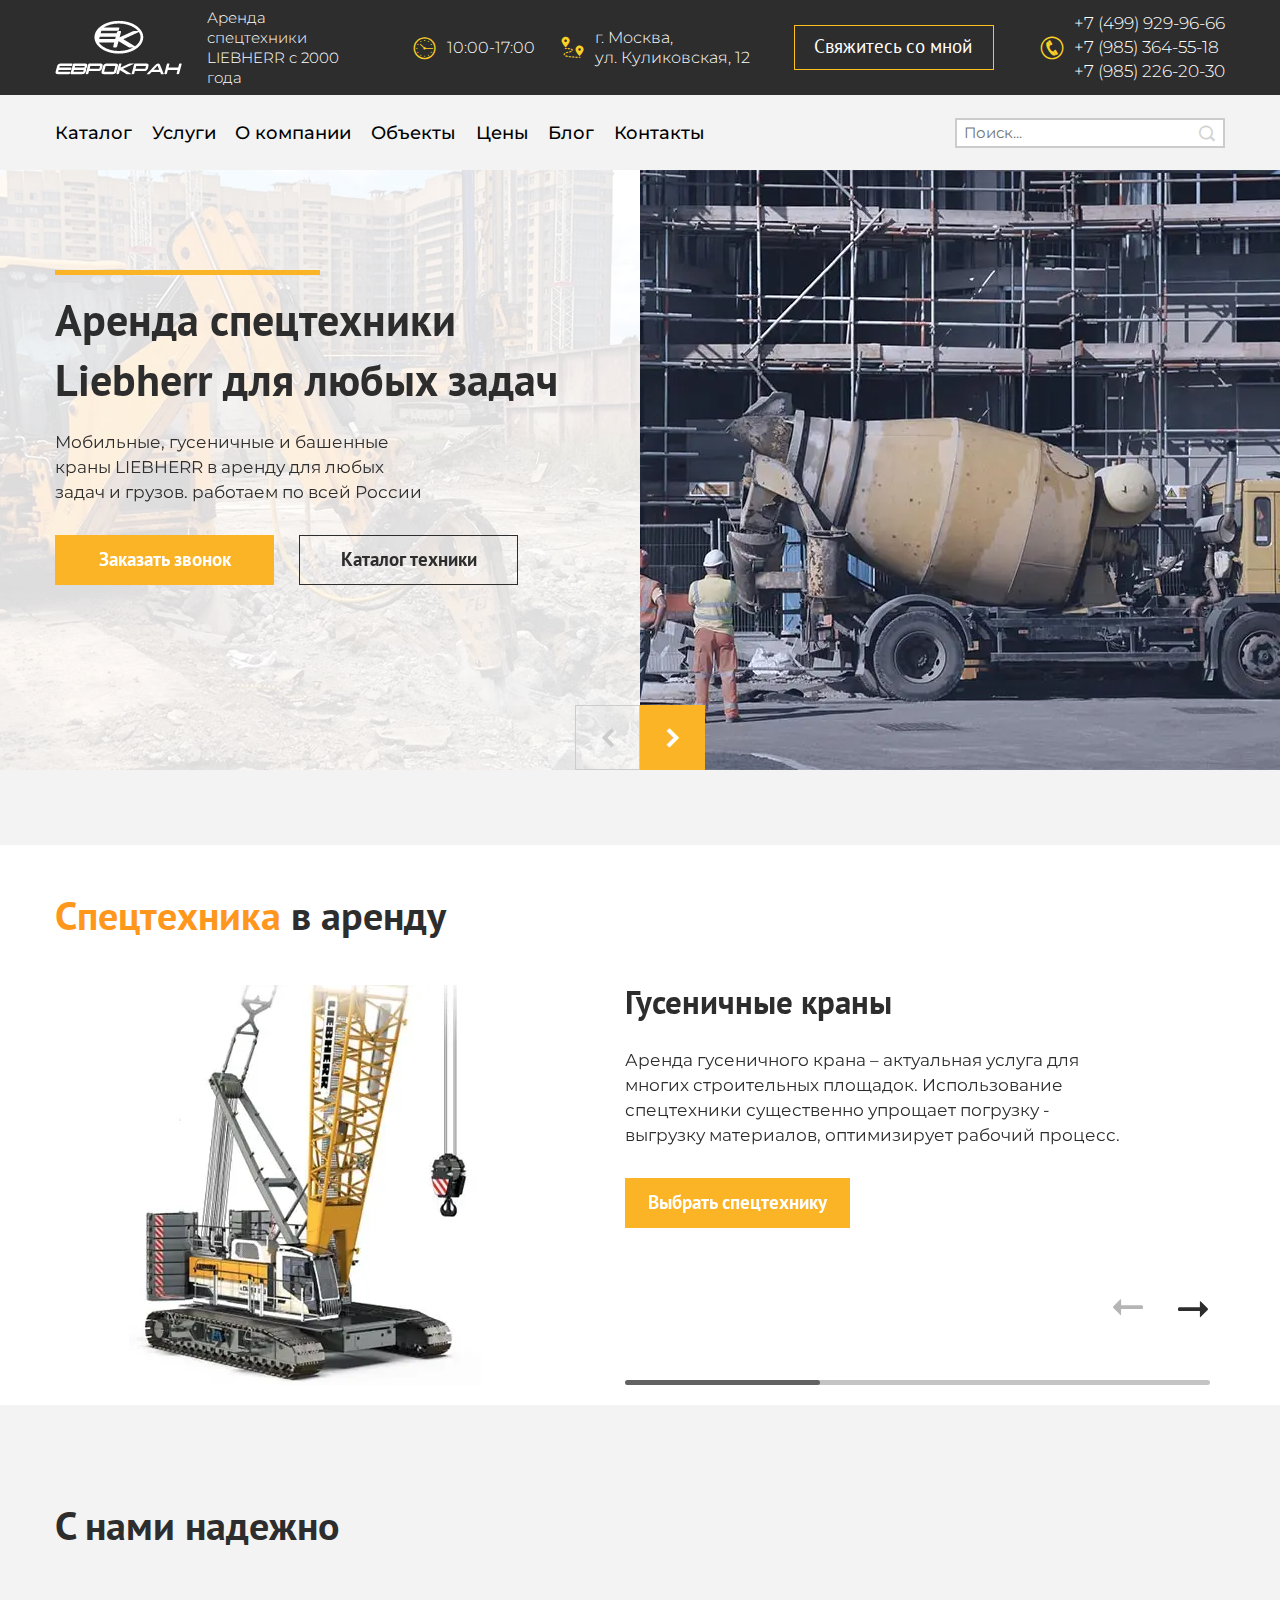
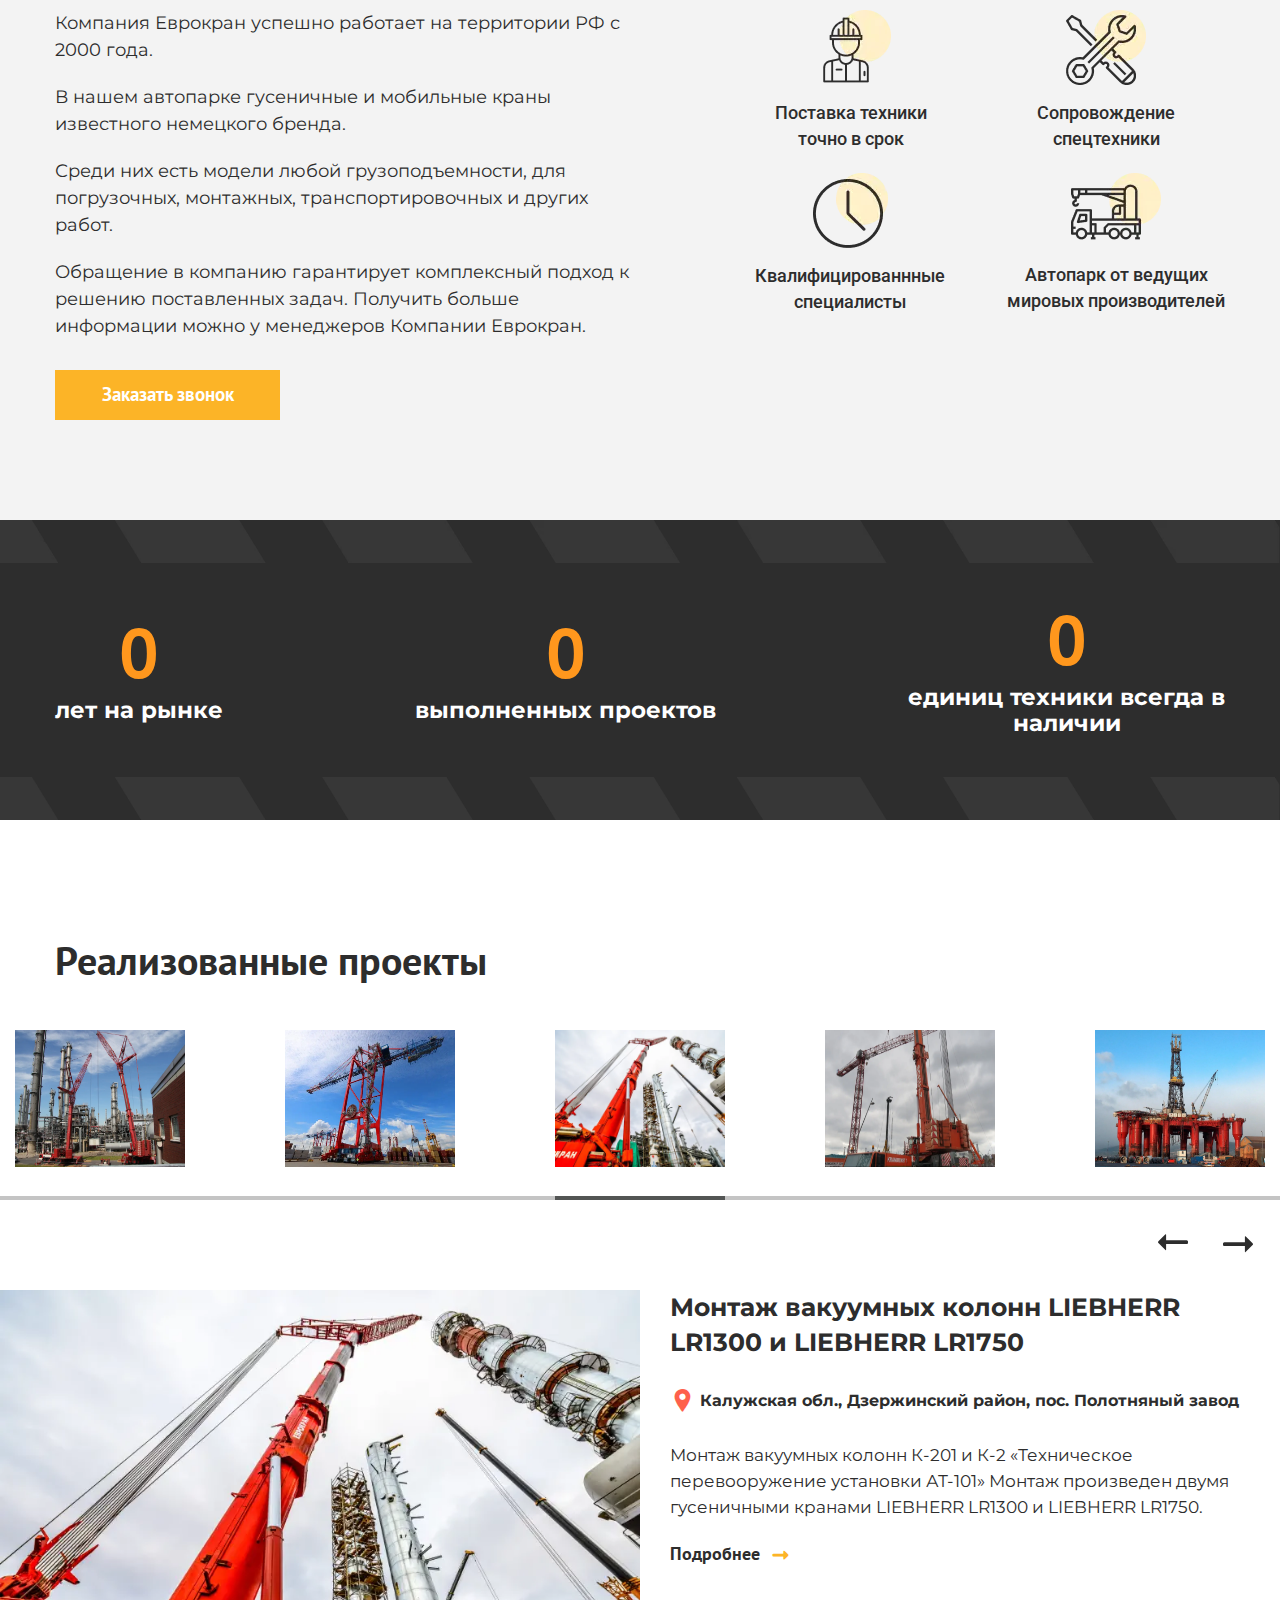
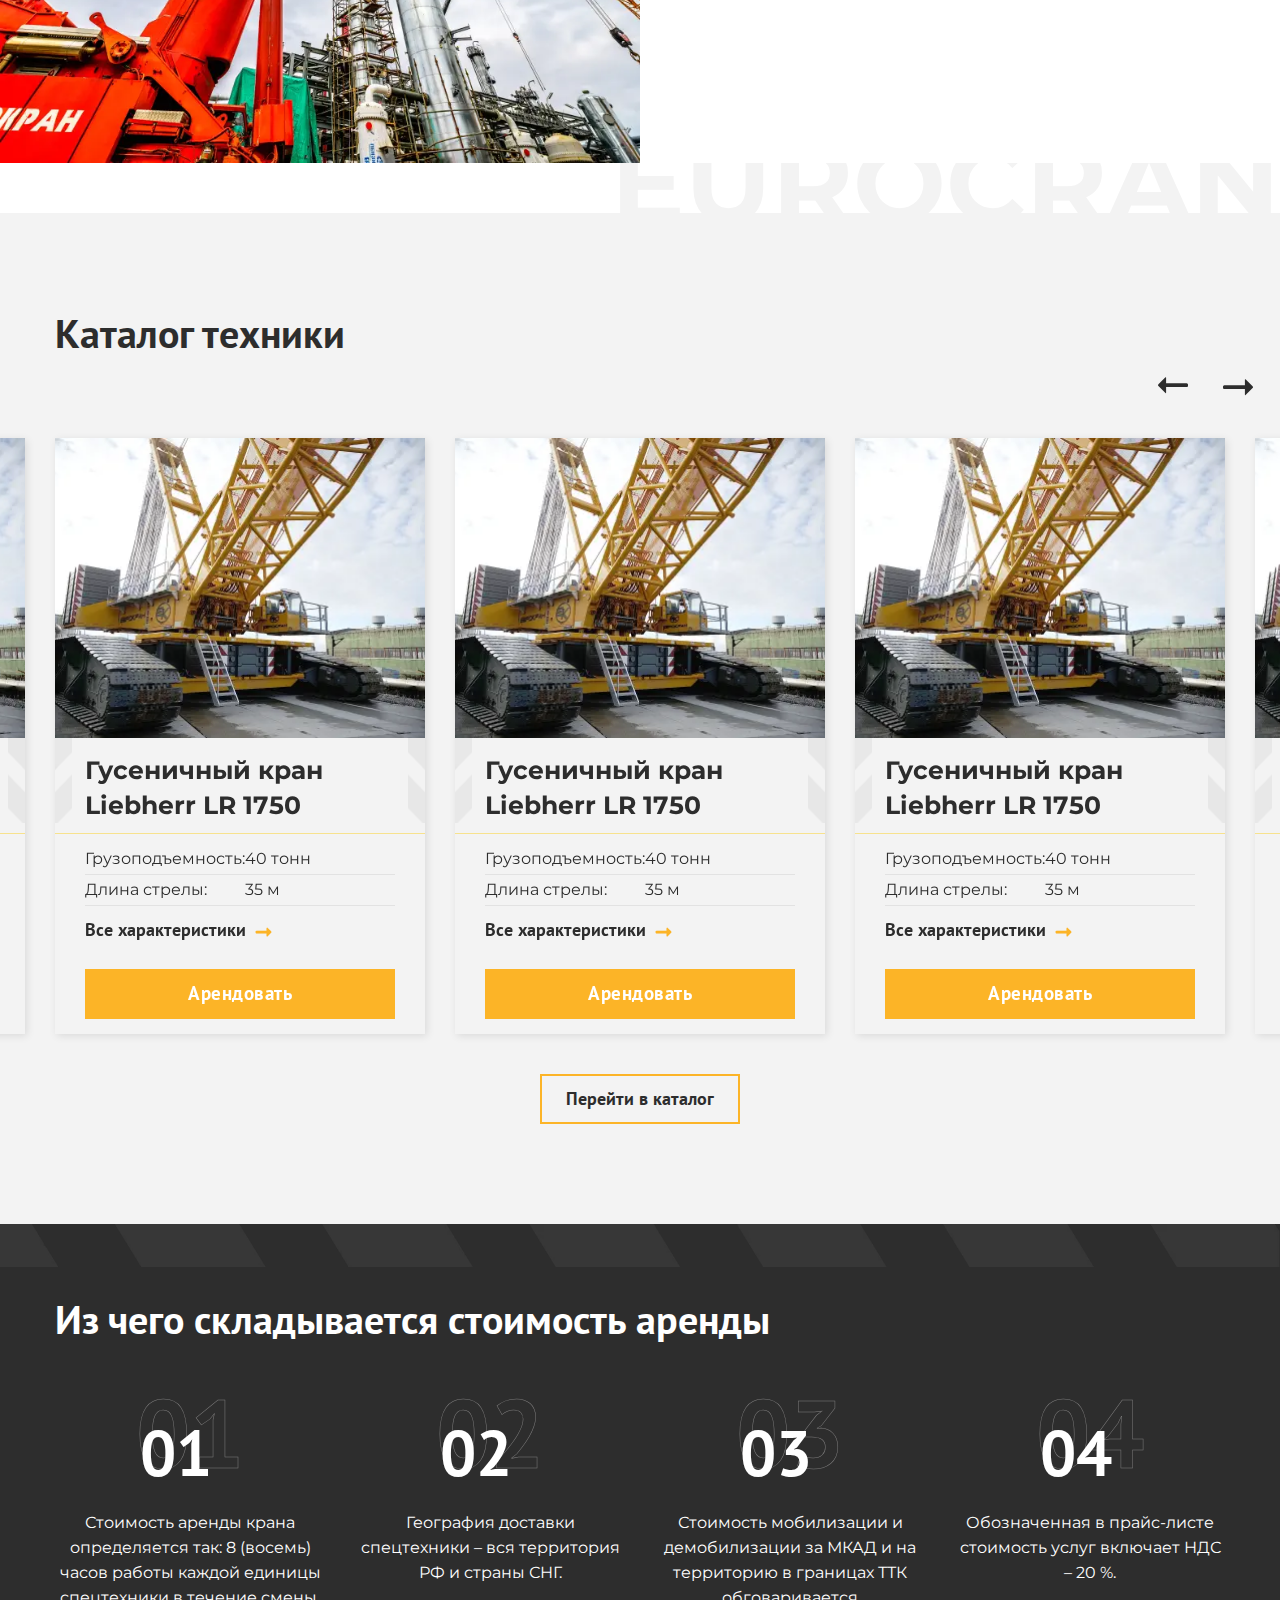
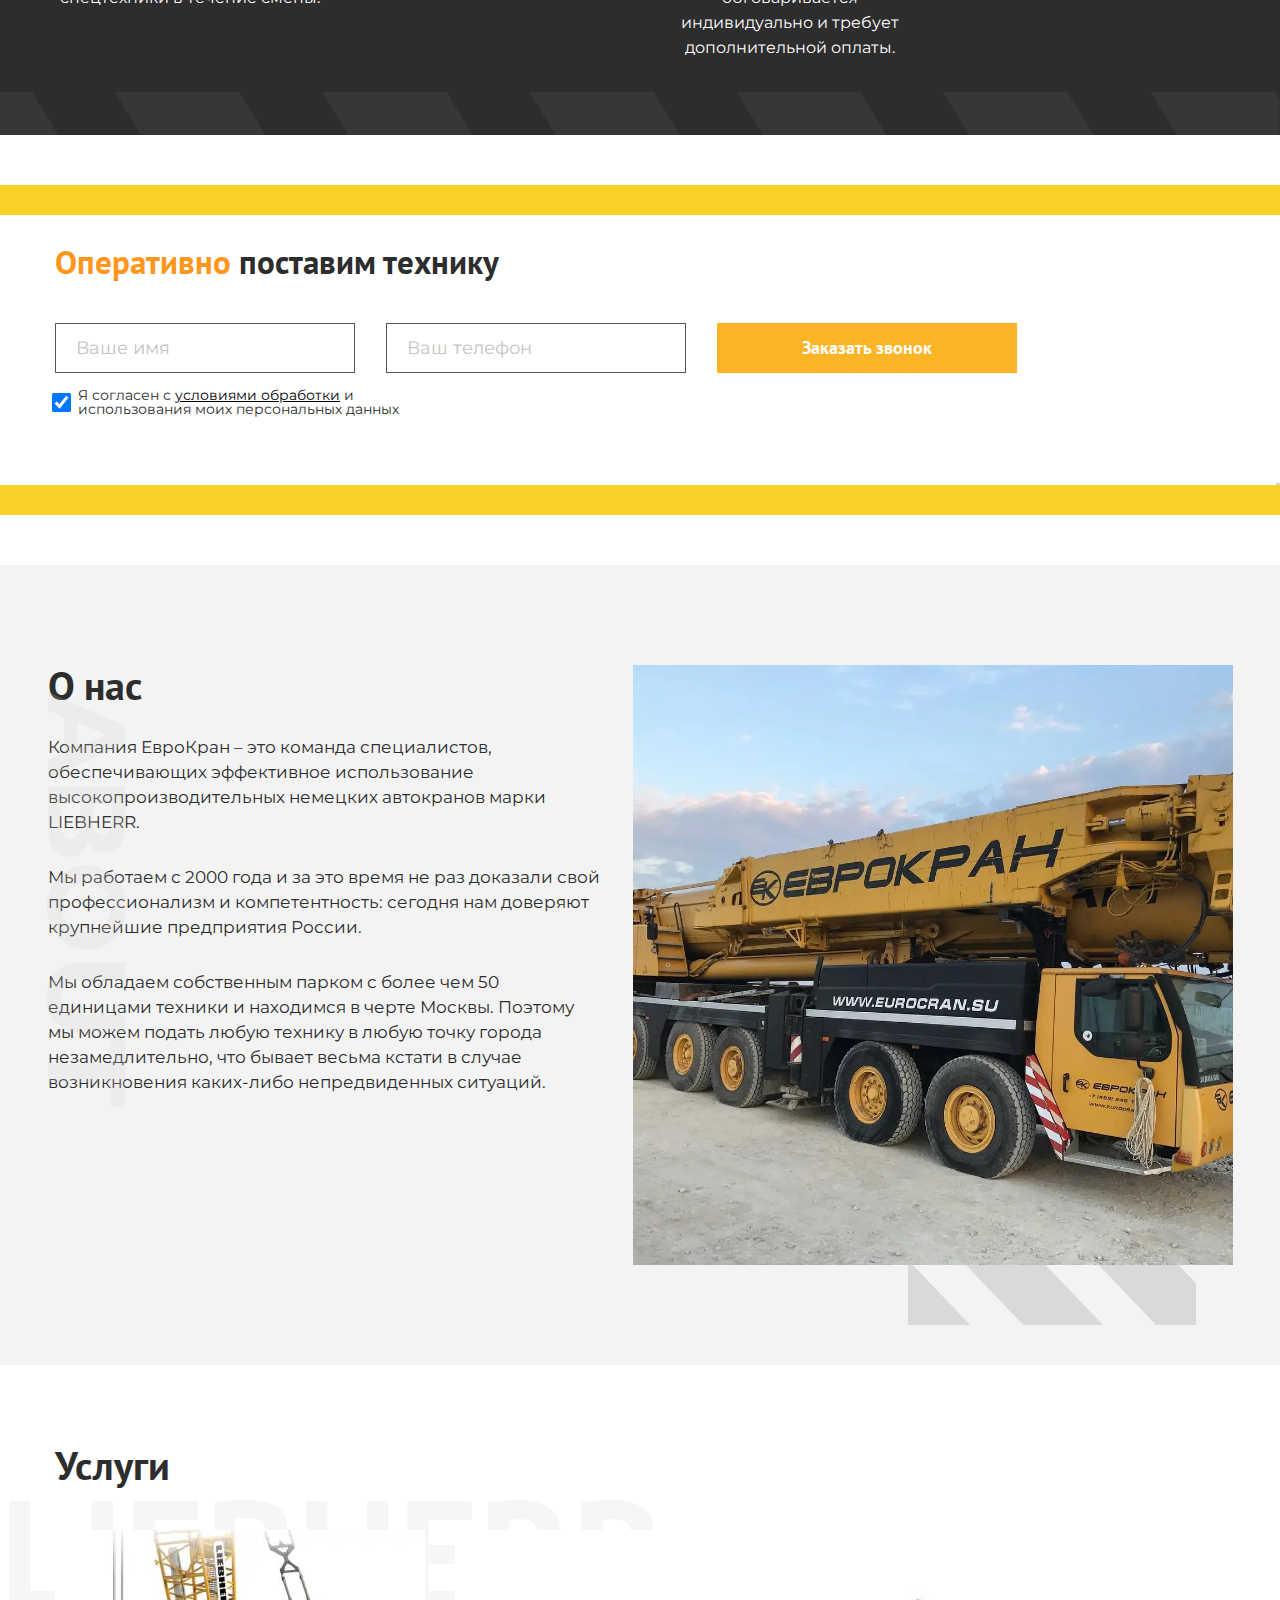
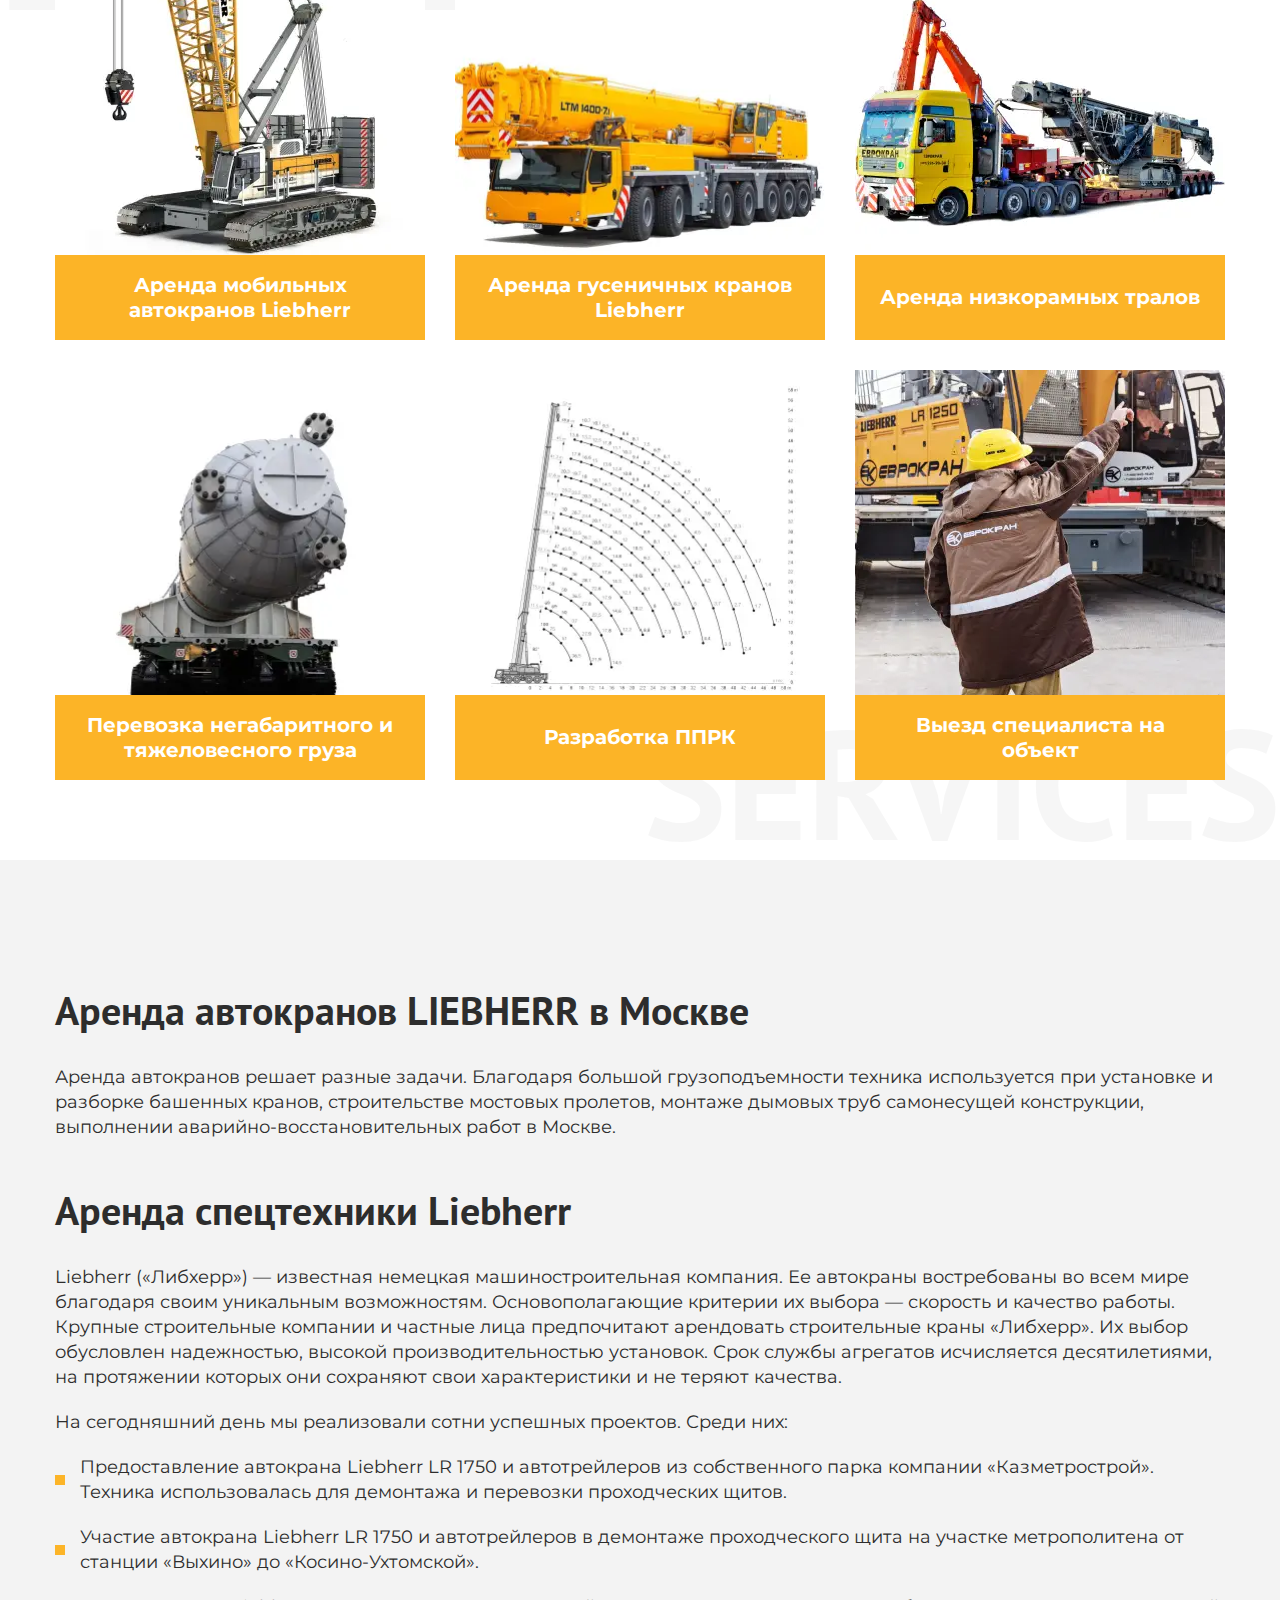
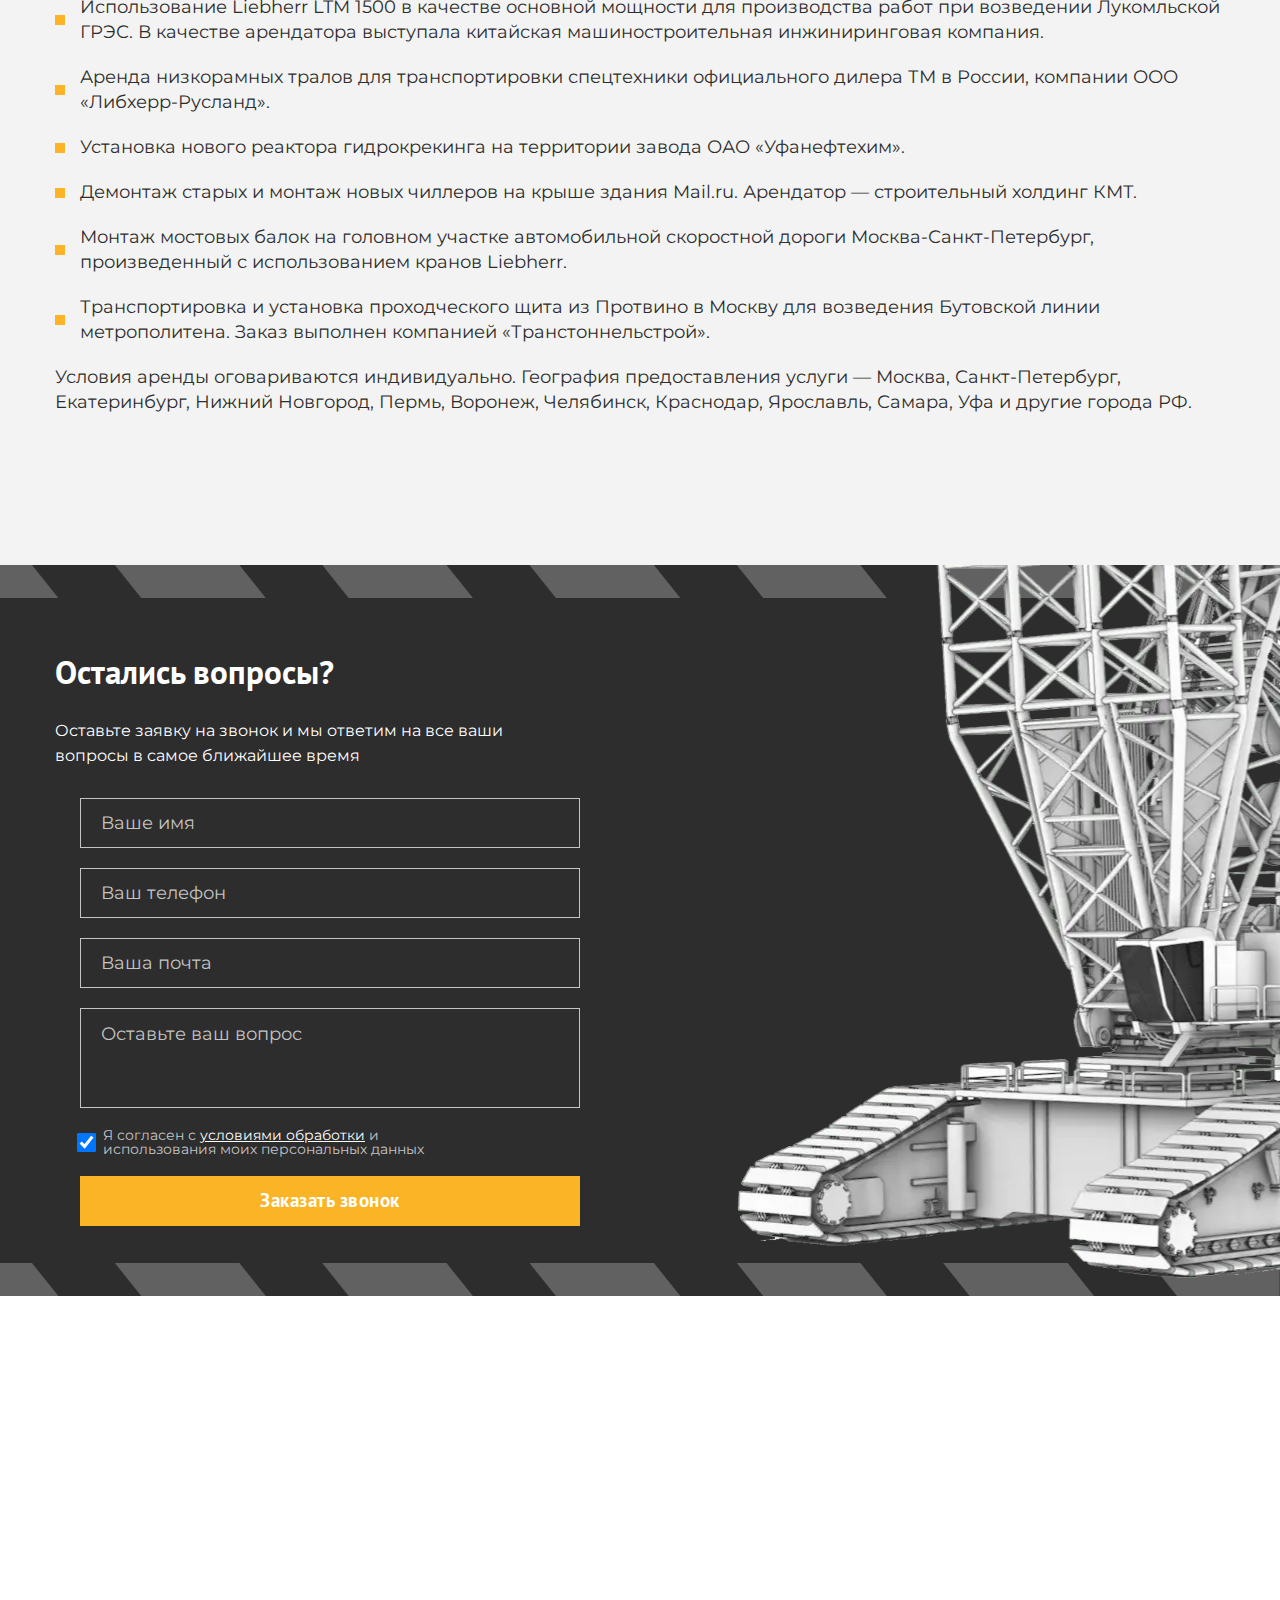
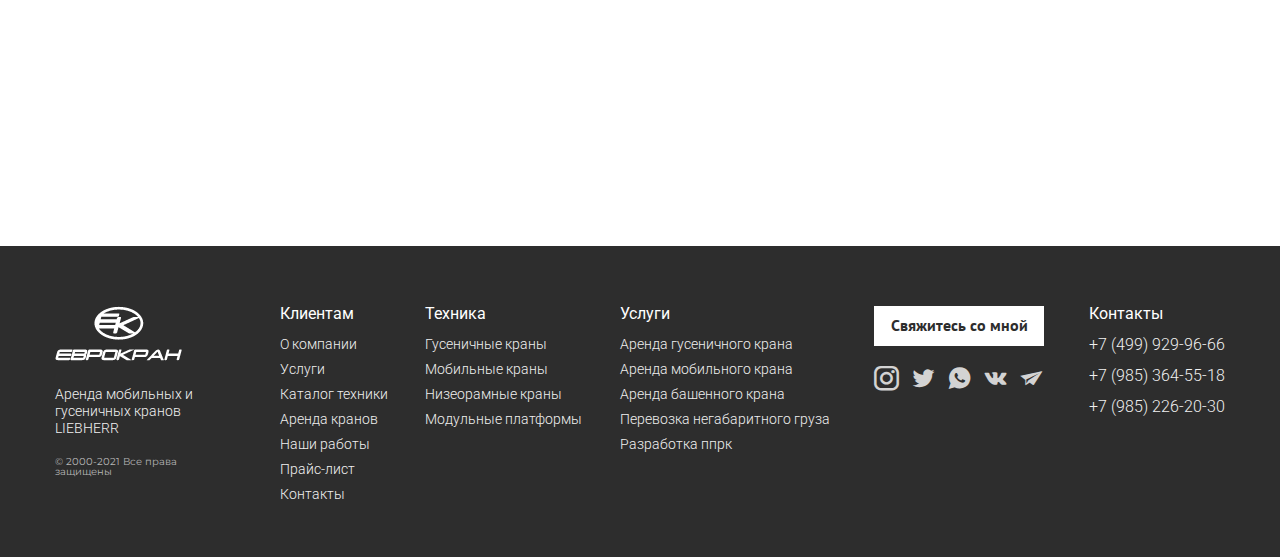
==== commit 2b9f5f6d: "Update index.html" ====
--- a/index.html
+++ b/index.html
@@ -1,800 +1,800 @@
-<!DOCTYPE html>-<html lang="ru">--<head>-   <title>ЕВРОКРАН</title>-   <meta charset="UTF-8">-   <meta name="viewport" content="width=device-width, initial-scale=1.0, minimum-scale=1.0, maximum-scale=1.0" />-   <link rel="stylesheet" href="css/style.min.css">-</head>--<body>--   <div class="wrapper">-      <div class="header">-	<div class="header__top-container">-		<div class="header__top">-			<div class="header__about">-				<a href="index.html" class="header__logo-link">-					<picture><source srcset="img/LOGO__HEADER.webp" type="image/webp"><img class="header__logo" src="img/LOGO__HEADER.png" alt="LOGO"></picture></img>-				</a>-				<p class="header__about-txt">Аренда спецтехники LIEBHERR c 2000 года</p>-			</div>-			<div class="header__info">-				<p class="header__time">10:00-17:00</p>-				<p class="header__adress">г. Москва,</br> ул. Куликовская, 12</p>-			</div>-			<button class="header__callback _popup"></button>-			<div class="header__phones">-				<a class="header__phone" href="tel:+62894563455">+7 (499) 929-96-66</a>-				<a class="header__phone" href="tel:+62894563455">+7 (985) 364-55-18</a>-				<a class="header__phone" href="tel:+62894563455">+7 (985) 226-20-30</a>-			</div>-		</div>-	</div>-	<div class="header__bottom-container">-		<div class="header__bottom">-			<nav class="header__menu">-				<ul class="header__menu-list">-					<li class="header__menu-item"><a class="header__menu-link" href="catalog.html">Каталог</a></li>-					<li class="header__menu-item"><a class="header__menu-link" href="!#">Услуги</a></li>-					<li class="header__menu-item"><a class="header__menu-link" href="about.html">О компании</a></li>-					<li class="header__menu-item"><a class="header__menu-link" href="objects.html">Объекты</a></li>-					<li class="header__menu-item"><a class="header__menu-link" href="!#">Цены</a></li>-					<li class="header__menu-item"><a class="header__menu-link" href="blog.html">Блог</a></li>-					<li class="header__menu-item"><a class="header__menu-link" href="contacts.html">Контакты</a></li>-				</ul>-			</nav>-			<form class="header__form">-				<input class="header__input" type="text" placeholder="Поиск..."></input>-			</form>-			<div class="header__burger-icon">-				<span class="header__burger-line"></span>-			</div>-		</div>-		<div class="header__burger"></div>-	</div>-</div>-      <div class="main-page">-         <section class="intro">-            <div class="intro__slider intro-slider">-               <div class="swiper intro-slider__container">-                 <div class="swiper-wrapper intro-slider__wrapper">-                   <div class="swiper-slide intro-slider__slide">-                      <picture><source srcset="img/INTRO-SLIDER__IMG-2.webp" type="image/webp"><img src="img/INTRO-SLIDER__IMG-2.jpg" alt="IMG"></picture>-                      <div class="intro-slider__overlay"></div>-                   </div>-                   <div class="swiper-slide intro-slider__slide">-                      <picture><source srcset="img/INTRO-SLIDER__IMG-3.webp" type="image/webp"><img src="img/INTRO-SLIDER__IMG-3.jpg" alt="IMG"></picture>-                      <div class="intro-slider__overlay"></div>-                   </div>-                   <div class="swiper-slide intro-slider__slide">-                      <picture><source srcset="img/INTRO-SLIDER__IMG-1.webp" type="image/webp"><img src="img/INTRO-SLIDER__IMG-1.jpg" alt="IMG"></picture>-                      <div class="intro-slider__overlay"></div>-                   </div>-                 </div>--                 <div class="swiper-button-prev intro-slider__button-prev"></div>-                 <div class="swiper-button-next intro-slider__button-next"></div>-               </div>-            </div>-            <div class="intro__content">-               <div class="intro__content-container">-                  <h1 class="intro__title">Аренда спецтехники Liebherr для любых задач</h1>-                  <p class="intro__subtle">Мобильные, гусеничные и башенные краны LIEBHERR в аренду для любых задач и грузов. работаем по всей России</p>-                  <div class="intro__buttons">-                     <button class="intro__callback _popup">Заказать звонок</button>-                     <a href="catalog.html" class="intro__catalog">Каталог техники</a>-                  </div>-               </div>-            </div>-         </section>--         <section class="types">-            <div class="types__container">-               <h2 class="types__title"><p>Спецтехника</p> в аренду</h2>-               <div class="types__slider types-slider">-                  <div class="swiper types-slider__container">-                    <div class="swiper-wrapper types-slider__wrapper">--                      <div class="swiper-slide types-slider__slide">-                         <div class="types-slider__img-container">-                            <picture><source srcset="img/types__img-1.webp" type="image/webp"><img src="types-slider__img" src="img/types__img-1.jpg" alt="IMG"></picture>-                         </div>-                         <div class="types-slider__content">-                            <p class="types-slider__name">Гусеничные краны</p>-                            <p class="types-slider__description">Аренда гусеничного крана – актуальная услуга для многих строительных площадок. Использование спецтехники существенно упрощает погрузку - выгрузку материалов, оптимизирует рабочий процесс.</p>-                            <a href="catalog.html" class="types-slider__catalog-link">Выбрать спецтехнику</a>-                         </div>-                      </div>--                      <div class="swiper-slide types-slider__slide">-                         <div class="types-slider__img-container">-                            <picture><source srcset="img/types__img-2.webp" type="image/webp"><img src="types-slider__img" src="img/types__img-2.jpg" alt="IMG"></picture>-                         </div>-                         <div class="types-slider__content">-                            <p class="types-slider__name">Бульдозеры</p>-                            <p class="types-slider__description">Аренда гусеничного крана – актуальная услуга для многих строительных площадок. Использование спецтехники существенно упрощает погрузку - выгрузку материалов, оптимизирует рабочий процесс. Аренда гусеничного крана – актуальная услуга для многих строительных площадок. Использование спецтехники существенно упрощает погрузку - выгрузку материалов, оптимизирует рабочий процесс.</p>-                            <a href="catalog.html" class="types-slider__catalog-link">Выбрать спецтехнику</a>-                         </div>-                      </div>--                      <div class="swiper-slide types-slider__slide">-                        <div class="types-slider__img-container">-                           <picture><source srcset="img/types__img-3.webp" type="image/webp"><img src="types-slider__img" src="img/types__img-3.jpg" alt="IMG"></picture>-                        </div>-                        <div class="types-slider__content">-                           <p class="types-slider__name">Экскаваторы</p>-                           <p class="types-slider__description">Аренда гусеничного крана – актуальная услуга для многих строительных площадок. Использование спецтехники существенно упрощает погрузку - выгрузку материалов, оптимизирует рабочий процесс.</p>-                           <a href="catalog.html" class="types-slider__catalog-link">Выбрать спецтехнику</a>-                        </div>-                      </div>-                    </div>--                    <div class="swiper-scrollbar types-slider__scrollbar"></div>--                    <div class="swiper-button-prev types-slider__button-prev"></div>-                    <div class="swiper-button-next types-slider__button-next"></div>-                  </div>-               </div>-            </div>-         </section>--         <section class="advantages">-            <div class="advantages__container">-               <h3 class="advantages__title">С нами надежно</h3>-               <div class="advantages__content">-                  <div class="advantages__about">-                     <div class="advantages__text-container">-                        <p>Компания Еврокран успешно работает на территории РФ с 2000 года.</p>-                        <p>В нашем автопарке гусеничные и мобильные краны известного немецкого бренда.</p>-                        <p>Среди них есть модели любой грузоподъемности, для погрузочных, монтажных, транспортировочных и других работ.</p>-                        <p>Обращение в компанию гарантирует комплексный подход к решению поставленных задач. Получить больше информации можно у менеджеров Компании Еврокран.</p>-                     </div>-                     <button class="advantages__callback _popup">Заказать звонок</button>-                  </div>-                  <div class="advantages__icons">-                     <div class="advantages__icon-container">-                        <picture><source srcset="img/Group__270.webp" type="image/webp"><img src="img/Group__270.png" class="advantages__icon-img" alt="img"></picture></img>-                        <p class="advantages__icon-text">Поставка техники <br> точно в срок</p>-                     </div>--                     <div class="advantages__icon-container">-                        <picture><source srcset="img/Group__272.webp" type="image/webp"><img src="img/Group__272.png" class="advantages__icon-img" alt="img"></picture></img>-                        <p class="advantages__icon-text">Сопровождение <br> спецтехники</p>-                     </div>--                     <div class="advantages__icon-container">-                        <picture><source srcset="img/Group__273.webp" type="image/webp"><img src="img/Group__273.png" class="advantages__icon-img" alt="img"></picture></img>-                        <p class="advantages__icon-text">Квалифицированнные <br> специалисты</p>-                     </div>--                     <div class="advantages__icon-container">-                        <picture><source srcset="img/Group__271.webp" type="image/webp"><img src="img/Group__271.png" class="advantages__icon-img" alt="img"></picture></img>-                        <p class="advantages__icon-text">Автопарк от ведущих <br> мировых производителей</p>-                     </div>-                  </div>-               </div>-            </div>-         </section>--         <section class="statistics">-            <div class="statistics__container">-               <div class="statistics__item statistics-item">-                  <p class="statistics-item__numb statistics-item__numb-year">0</p>-                  <p class="statistics-item__text">лет на рынке</p>-               </div>--               <div class="statistics__item statistics-item">-                  <p class="statistics-item__numb statistics-item__numb-project">0</p>-                  <p class="statistics-item__text">выполненных проектов</p>-               </div>--               <div class="statistics__item statistics-item">-                  <p class="statistics-item__numb statistics-item__numb-technique">0</p>-                  <p class="statistics-item__text">единиц техники всегда в <br> наличии</p>-               </div>-            </div>-         </section>--         <section class="projects">-            <div class="projects__container">-               <h4 class="projects__title">Реализованные проекты</h4>-               <div class="projects__sliders">-                  <div class="projects__subslider">-                     <div class="swiper projects-subslider">-                       <div class="swiper-wrapper projects-subslider__wrapper">-                            <div class="swiper-slide projects-subslider__slide">-                               <picture><source srcset="img/PROJECTS__IMG-1.webp" type="image/webp"><img src="img/PROJECTS__IMG-1.jpg" class="projects-subslider__img"></picture></img>-                            </div>-                            <div class="swiper-slide projects-subslider__slide">-                               <picture><source srcset="img/PROJECTS__IMG-2.webp" type="image/webp"><img src="img/PROJECTS__IMG-2.jpg" class="projects-subslider__img"></picture></img>-                            </div>-                            <div class="swiper-slide projects-subslider__slide">-                               <picture><source srcset="img/PROJECTS__IMG-3.webp" type="image/webp"><img src="img/PROJECTS__IMG-3.jpg" class="projects-subslider__img"></picture></img>-                            </div>-                            <div class="swiper-slide projects-subslider__slide">-                               <picture><source srcset="img/PROJECTS__IMG-4.webp" type="image/webp"><img src="img/PROJECTS__IMG-4.jpg" class="projects-subslider__img"></picture></img>-                            </div>-                            <div class="swiper-slide projects-subslider__slide">-                               <picture><source srcset="img/PROJECTS__IMG-5.webp" type="image/webp"><img src="img/PROJECTS__IMG-5.jpg" class="projects-subslider__img"></picture></img>-                            </div>-                            <div class="swiper-slide projects-subslider__slide">-                               <picture><source srcset="img/PROJECTS__IMG-6.webp" type="image/webp"><img src="img/PROJECTS__IMG-6.jpg" class="projects-subslider__img"></picture></img>-                            </div>-                            <div class="swiper-slide projects-subslider__slide">-                               <picture><source srcset="img/PROJECTS__IMG-7.webp" type="image/webp"><img src="img/PROJECTS__IMG-7.jpg" class="projects-subslider__img"></picture></img>-                            </div>-                            <div class="swiper-slide projects-subslider__slide">-                               <picture><source srcset="img/PROJECTS__IMG-8.webp" type="image/webp"><img src="img/PROJECTS__IMG-8.jpg" class="projects-subslider__img"></picture></img>-                            </div>-                            <div class="swiper-slide projects-subslider__slide">-                               <picture><source srcset="img/PROJECTS__IMG-9.webp" type="image/webp"><img src="img/PROJECTS__IMG-9.jpg" class="projects-subslider__img"></picture></img>-                            </div>-                       </div>--                     </div>-                  </div>--                  <div class="projects__mainslider">-                     <div class="swiper projects-mainslider">-                       <div class="swiper-wrapper projects-mainslider__wrapper">-                         <div class="swiper-slide projects-mainslider__slide">-                            <div class="projects-mainslider__img-container">-                               <picture><source srcset="../img/PROJECTS__IMG-1.webp" type="image/webp"><img src="../img/PROJECTS__IMG-1.jpg" class="projects-mainslider__img"></picture></img>-                            </div>-                            <div class="projects-mainslider__content">-                               <p class="projects-mainslider__type">Монтаж вакуумных колонн LIEBHERR LR1300 и LIEBHERR LR1750</p>-                               <p class="projects-mainslider__adress">Калужская обл., Дзержинский район, пос. Полотняный завод</p>-                               <p class="projects-mainslider__description">Монтаж вакуумных колонн К-201 и К-2 «Техническое перевооружение установки АТ-101» Монтаж произведен двумя гусеничными кранами LIEBHERR LR1300 и LIEBHERR LR1750.</p>-                               <a href="#!" class="projects-mainslider__link">Подробнее</a>-                            </div>-                         </div>--                         <div class="swiper-slide projects-mainslider__slide">-                            <div class="projects-mainslider__img-container">-                               <picture><source srcset="../img/PROJECTS__IMG-2.webp" type="image/webp"><img src="../img/PROJECTS__IMG-2.jpg" class="projects-mainslider__img"></picture></img>-                            </div>-                            <div class="projects-mainslider__content">-                               <p class="projects-mainslider__type">Монтаж вакуумных колонн LIEBHERR LR1300 и LIEBHERR LR1750</p>-                               <p class="projects-mainslider__adress">Калужская обл., Дзержинский район, пос. Полотняный завод</p>-                               <p class="projects-mainslider__description">Монтаж вакуумных колонн К-201 и К-2 «Техническое перевооружение установки АТ-101» Монтаж произведен двумя гусеничными кранами LIEBHERR LR1300 и LIEBHERR LR1750. Монтаж вакуумных колонн К-201 и К-2 «Техническое перевооружение установки АТ-101» Монтаж произведен двумя гусеничными кранами LIEBHERR LR1300 и LIEBHERR LR1750.</p>-                               <a href="!#" class="projects-mainslider__link">Подробнее</a>-                            </div>-                         </div>--                         <div class="swiper-slide projects-mainslider__slide">-                            <div class="projects-mainslider__img-container">-                               <picture><source srcset="../img/PROJECTS__IMG-3.webp" type="image/webp"><img src="../img/PROJECTS__IMG-3.jpg" class="projects-mainslider__img"></picture></img>-                            </div>-                            <div class="projects-mainslider__content">-                               <p class="projects-mainslider__type">Монтаж вакуумных колонн LIEBHERR LR1300 и LIEBHERR LR1750</p>-                               <p class="projects-mainslider__adress">Калужская обл., Дзержинский район, пос. Полотняный завод</p>-                               <p class="projects-mainslider__description">Монтаж вакуумных колонн К-201 и К-2 «Техническое перевооружение установки АТ-101» Монтаж произведен двумя гусеничными кранами LIEBHERR LR1300 и LIEBHERR LR1750.</p>-                               <a href="!#" class="projects-mainslider__link">Подробнее</a>-                            </div>-                         </div>--                         <div class="swiper-slide projects-mainslider__slide">-                            <div class="projects-mainslider__img-container">-                               <picture><source srcset="../img/PROJECTS__IMG-4.webp" type="image/webp"><img src="../img/PROJECTS__IMG-4.jpg" class="projects-mainslider__img"></picture></img>-                            </div>-                            <div class="projects-mainslider__content">-                               <p class="projects-mainslider__type">Монтаж вакуумных колонн LIEBHERR LR1300 и LIEBHERR LR1750</p>-                               <p class="projects-mainslider__adress">Калужская обл., Дзержинский район, пос. Полотняный завод</p>-                               <p class="projects-mainslider__description">Монтаж вакуумных колонн К-201 и К-2 «Техническое перевооружение установки АТ-101» Монтаж произведен двумя гусеничными кранами LIEBHERR LR1300 и LIEBHERR LR1750.</p>-                               <a href="!#" class="projects-mainslider__link">Подробнее</a>-                            </div>-                         </div>--                         <div class="swiper-slide projects-mainslider__slide">-                            <div class="projects-mainslider__img-container">-                               <picture><source srcset="../img/PROJECTS__IMG-5.webp" type="image/webp"><img src="../img/PROJECTS__IMG-5.jpg" class="projects-mainslider__img"></picture></img>-                            </div>-                            <div class="projects-mainslider__content">-                               <p class="projects-mainslider__type">Монтаж вакуумных колонн LIEBHERR LR1300 и LIEBHERR LR1750</p>-                               <p class="projects-mainslider__adress">Калужская обл., Дзержинский район, пос. Полотняный завод</p>-                               <p class="projects-mainslider__description">Монтаж вакуумных колонн К-201 и К-2 «Техническое перевооружение установки АТ-101» Монтаж произведен двумя гусеничными кранами LIEBHERR LR1300 и LIEBHERR LR1750.</p>-                               <a href="!#" class="projects-mainslider__link">Подробнее</a>-                            </div>-                         </div>--                         <div class="swiper-slide projects-mainslider__slide">-                            <div class="projects-mainslider__img-container">-                               <picture><source srcset="../img/PROJECTS__IMG-6.webp" type="image/webp"><img src="../img/PROJECTS__IMG-6.jpg" class="projects-mainslider__img"></picture></img>-                            </div>-                            <div class="projects-mainslider__content">-                               <p class="projects-mainslider__type">Монтаж вакуумных колонн LIEBHERR LR1300 и LIEBHERR LR1750</p>-                               <p class="projects-mainslider__adress">Калужская обл., Дзержинский район, пос. Полотняный завод</p>-                               <p class="projects-mainslider__description">Монтаж вакуумных колонн К-201 и К-2 «Техническое перевооружение установки АТ-101» Монтаж произведен двумя гусеничными кранами LIEBHERR LR1300 и LIEBHERR LR1750.</p>-                               <a href="!#" class="projects-mainslider__link">Подробнее</a>-                            </div>-                         </div>--                         <div class="swiper-slide projects-mainslider__slide">-                            <div class="projects-mainslider__img-container">-                               <picture><source srcset="../img/PROJECTS__IMG-7.webp" type="image/webp"><img src="../img/PROJECTS__IMG-7.jpg" class="projects-mainslider__img"></picture></img>-                            </div>-                            <div class="projects-mainslider__content">-                               <p class="projects-mainslider__type">Монтаж вакуумных колонн LIEBHERR LR1300 и LIEBHERR LR1750</p>-                               <p class="projects-mainslider__adress">Калужская обл., Дзержинский район, пос. Полотняный завод</p>-                               <p class="projects-mainslider__description">Монтаж вакуумных колонн К-201 и К-2 «Техническое перевооружение установки АТ-101» Монтаж произведен двумя гусеничными кранами LIEBHERR LR1300 и LIEBHERR LR1750.</p>-                               <a href="!#" class="projects-mainslider__link">Подробнее</a>-                            </div>-                         </div>--                         <div class="swiper-slide projects-mainslider__slide">-                            <div class="projects-mainslider__img-container">-                               <picture><source srcset="../img/PROJECTS__IMG-8.webp" type="image/webp"><img src="../img/PROJECTS__IMG-8.jpg" class="projects-mainslider__img"></picture></img>-                            </div>-                            <div class="projects-mainslider__content">-                               <p class="projects-mainslider__type">Монтаж вакуумных колонн LIEBHERR LR1300 и LIEBHERR LR1750</p>-                               <p class="projects-mainslider__adress">Калужская обл., Дзержинский район, пос. Полотняный завод</p>-                               <p class="projects-mainslider__description">Монтаж вакуумных колонн К-201 и К-2 «Техническое перевооружение установки АТ-101» Монтаж произведен двумя гусеничными кранами LIEBHERR LR1300 и LIEBHERR LR1750.</p>-                               <a href="!#" class="projects-mainslider__link">Подробнее</a>-                            </div>-                         </div>--                         <div class="swiper-slide projects-mainslider__slide">-                            <div class="projects-mainslider__img-container">-                               <picture><source srcset="../img/PROJECTS__IMG-9.webp" type="image/webp"><img src="../img/PROJECTS__IMG-9.jpg" class="projects-mainslider__img"></picture></img>-                            </div>-                            <div class="projects-mainslider__content">-                               <p class="projects-mainslider__type">Монтаж вакуумных колонн LIEBHERR LR1300 и LIEBHERR LR1750</p>-                               <p class="projects-mainslider__adress">Калужская обл., Дзержинский район, пос. Полотняный завод</p>-                               <p class="projects-mainslider__description">Монтаж вакуумных колонн К-201 и К-2 «Техническое перевооружение установки АТ-101» Монтаж произведен двумя гусеничными кранами LIEBHERR LR1300 и LIEBHERR LR1750.</p>-                               <a href="!#" class="projects-mainslider__link">Подробнее</a>-                            </div>-                         </div>--                       </div>--                       <div class="swiper-button-prev projects-mainslider__button-prev"></div>-                       <div class="swiper-button-next projects-mainslider__button-next"></div>-                     </div>-                  </div>-               </div>-               <p class="project__label">EUROCRAN</p>-            </div>-         </section>--         <section class="catalog">-            <div class="catalog__container">-               <h5 class="projects__title">Каталог техники</h5>-               <div class="catalog__slider">-                  <div class="swiper catalog-slider">-                     <div class="swiper-wrapper catalog-slider__wrapper">-                        <div class="swiper-slide catalog-slider__slide">-                           <div class="catalog-slider__img-container">-                              <picture><source srcset="img/CATALOG__IMG-1.webp" type="image/webp"><img src="img/CATALOG__IMG-1.jpg" class="catalog-slider__img"></picture>-                           </div>-                           <div class="catalog-slider__content">-                              <div class="catalog-slider__title-container">-                                 <p class="catalog-slider__title">Гусеничный кран Liebherr LR 1750</p>-                              </div>-                              <div class="catalog-slider__line"></div>-                              <div class="catalog-slider__table-container">-                                 <table class="catalog-slider__table">-                                    <tbody>-                                       <tr>-                                          <td>Грузоподъемность:</td>-                                          <td>40 тонн</td>-                                       </tr>-                                       <tr>-                                          <td>Длина стрелы:</td>-                                          <td>35 м</td>-                                       </tr>-                                    </tbody>-                                 </table>-                              </div>-                              <a href="product.html" class="catalog-slider__slide-link">Все характеристики</a>-                              <div class="catalog-slider__rent">-                                 <button class="catalog-slider__rent-button _popup">Арендовать</button>-                              </div>-                           </div>-                        </div>--                        <div class="swiper-slide catalog-slider__slide">-                           <div class="catalog-slider__img-container">-                              <picture><source srcset="img/CATALOG__IMG-1.webp" type="image/webp"><img src="img/CATALOG__IMG-1.jpg" class="catalog-slider__img"></picture>-                           </div>-                           <div class="catalog-slider__content">-                              <div class="catalog-slider__title-container">-                                 <p class="catalog-slider__title">Гусеничный кран Liebherr LR 1750</p>-                              </div>-                              <div class="catalog-slider__line"></div>-                              <div class="catalog-slider__table-container">-                                 <table class="catalog-slider__table">-                                    <tbody>-                                       <tr>-                                          <td>Грузоподъемность:</td>-                                          <td>40 тонн</td>-                                       </tr>-                                       <tr>-                                          <td>Длина стрелы:</td>-                                          <td>35 м</td>-                                       </tr>-                                    </tbody>-                                 </table>-                              </div>-                              <a href="product.html" class="catalog-slider__slide-link">Все характеристики</a>-                              <div class="catalog-slider__rent">-                                 <button class="catalog-slider__rent-button _popup">Арендовать</button>-                              </div>-                           </div>-                        </div>--                        <div class="swiper-slide catalog-slider__slide">-                           <div class="catalog-slider__img-container">-                              <picture><source srcset="img/CATALOG__IMG-1.webp" type="image/webp"><img src="img/CATALOG__IMG-1.jpg" class="catalog-slider__img"></picture>-                           </div>-                           <div class="catalog-slider__content">-                              <div class="catalog-slider__title-container">-                                 <p class="catalog-slider__title">Гусеничный кран Liebherr LR 1750</p>-                              </div>-                              <div class="catalog-slider__line"></div>-                              <div class="catalog-slider__table-container">-                                 <table class="catalog-slider__table">-                                    <tbody>-                                       <tr>-                                          <td>Грузоподъемность:</td>-                                          <td>40 тонн</td>-                                       </tr>-                                       <tr>-                                          <td>Длина стрелы:</td>-                                          <td>35 м</td>-                                       </tr>-                                    </tbody>-                                 </table>-                              </div>-                              <a href="product.html" class="catalog-slider__slide-link">Все характеристики</a>-                              <div class="catalog-slider__rent">-                                 <button class="catalog-slider__rent-button _popup">Арендовать</button>-                              </div>-                           </div>-                        </div>--                        <div class="swiper-slide catalog-slider__slide">-                           <div class="catalog-slider__img-container">-                              <picture><source srcset="img/CATALOG__IMG-1.webp" type="image/webp"><img src="img/CATALOG__IMG-1.jpg" class="catalog-slider__img"></picture>-                           </div>-                           <div class="catalog-slider__content">-                              <div class="catalog-slider__title-container">-                                 <p class="catalog-slider__title">Гусеничный кран Liebherr LR 1750</p>-                              </div>-                              <div class="catalog-slider__line"></div>-                              <div class="catalog-slider__table-container">-                                 <table class="catalog-slider__table">-                                    <tbody>-                                       <tr>-                                          <td>Грузоподъемность:</td>-                                          <td>40 тонн</td>-                                       </tr>-                                       <tr>-                                          <td>Длина стрелы:</td>-                                          <td>35 м</td>-                                       </tr>-                                    </tbody>-                                 </table>-                              </div>-                              <a href="product.html" class="catalog-slider__slide-link">Все характеристики</a>-                              <div class="catalog-slider__rent">-                                 <button class="catalog-slider__rent-button _popup">Арендовать</button>-                              </div>-                           </div>-                        </div>--                        <div class="swiper-slide catalog-slider__slide">-                           <div class="catalog-slider__img-container">-                              <picture><source srcset="img/CATALOG__IMG-1.webp" type="image/webp"><img src="img/CATALOG__IMG-1.jpg" class="catalog-slider__img"></picture>-                           </div>-                           <div class="catalog-slider__content">-                              <div class="catalog-slider__title-container">-                                 <p class="catalog-slider__title">Гусеничный кран Liebherr LR 1750</p>-                              </div>-                              <div class="catalog-slider__line"></div>-                              <div class="catalog-slider__table-container">-                                 <table class="catalog-slider__table">-                                    <tbody>-                                       <tr>-                                          <td>Грузоподъемность:</td>-                                          <td>40 тонн</td>-                                       </tr>-                                       <tr>-                                          <td>Длина стрелы:</td>-                                          <td>35 м</td>-                                       </tr>-                                    </tbody>-                                 </table>-                              </div>-                              <a href="product.html" class="catalog-slider__slide-link">Все характеристики</a>-                              <div class="catalog-slider__rent">-                                 <button class="catalog-slider__rent-button _popup">Арендовать</button>-                              </div>-                           </div>-                        </div>-                     </div>--                    <div class="swiper-button-prev catalog-slider__button-prev"></div>-                    <div class="swiper-button-next catalog-slider__button-next"></div>--                  </div>-               </div>-               <a href="catalog.html" class="catalog__link">Перейти в каталог</a>-            </div>-         </section>--         <section class="costs">-            <div class="costs__container">-               <h6 class="costs__title">Из чего складывается стоимость аренды</h6>-               <div class="costs__items">-                  <div class="costs__item">-                     <p class="costs__item-numb" data-numb='01'>01</p>-                     <p class="costs__item-text">Стоимость аренды крана определяется так: 8 (восемь) часов работы каждой единицы спецтехники в течение смены.</p>-                  </div>--                  <div class="costs__item">-                     <p class="costs__item-numb" data-numb='02'>02</p>-                     <p class="costs__item-text">География доставки спецтехники – вся территория РФ и страны СНГ.</p>-                  </div>--                  <div class="costs__item">-                     <p class="costs__item-numb" data-numb='03'>03</p>-                     <p class="costs__item-text">Стоимость мобилизации и демобилизации за МКАД и на территорию в границах ТТК обговаривается индивидуально и требует дополнительной оплаты.</p>-                  </div>--                  <div class="costs__item">-                     <p class="costs__item-numb" data-numb='04'>04</p>-                     <p class="costs__item-text">Обозначенная в прайс-листе стоимость услуг включает НДС – 20 %.</p>-                  </div>-               </div>-            </div>-         </section>--         <section class="delivery">-            <div class="delivery__container">-               <div class="delivery__content">-                  <p class="delivery__title"><small>Оперативно</small> поставим технику</p>-                  <form class="delivery__form" onsubmit="return false">-                     <div class="delivery__inputs-container">-                        <input class="delivery__input-name" type="text" name="name" placeholder="Ваше имя">-                        <input class="delivery__input-mail" type="text" name="phone" placeholder="Ваш телефон">-                        <button class="delivery__callback _popup">Заказать звонок</button>-                     </div>-                  </form>-                  <div class="delivery__checkbox-container">-                    <input class="delivery__checkbox-input" type="checkbox" id="check" name="delivery__checkbox" checked>-                    <label for="check">Я согласен с <a href="#!">условиями обработки</a> и использования моих персональных данных</label>-                  </div>-               </div>-            </div>-         </section>--         <section class="about">-            <div class="about__content-container">-               <div class="about__content">-                  <p class="about__title">О нас</p>-                  <div class="about__text">-                     <p class="about__paragraph">Компания ЕвроКран – это команда специалистов, обеспечивающих эффективное использование высокопроизводительных немецких автокранов марки LIEBHERR. </p>-                     <p class="about__paragraph">Мы работаем с 2000 года и за это время не раз доказали свой профессионализм и компетентность: сегодня нам доверяют крупнейшие предприятия России.</p>-                     <p class="about__paragraph">Мы обладаем собственным парком с более чем 50 единицами техники и находимся в черте Москвы. Поэтому мы можем подать любую технику в любую точку города незамедлительно, что бывает весьма кстати в случае возникновения каких-либо непредвиденных ситуаций.</p>-                  </div>-               </div>-            </div>-            <div class="about__img-container">-               <picture><source srcset="img/ABOUT__IMG.webp" type="image/webp"><img src="img/ABOUT__IMG.jpg" class="about__img"></picture></img>-            </div>-            <p class="about__label">ABOUT</p>-         </section>--         <section class="services">-   <div class="services__container">-      <p class="services__title">Услуги</p>-      <div class="services__items">-         <div class="services__item">-            <a href="#!" class="services__item-link">-               <div class="services__img-container">-                  <picture><source srcset="img/SERVICES__IMG-2.webp" type="image/webp"><img class="services__img" src="img/SERVICES__IMG-2.jpg"></picture></img>-               </div>-               <div class="services__item-text">Аренда мобильных автокранов Liebherr</div>-            </a>-         </div>--         <div class="services__item">-            <a href="#!" class="services__item-link">-               <div class="services__img-container">-                  <picture><source srcset="img/SERVICES__IMG-1.webp" type="image/webp"><img class="services__img" src="img/SERVICES__IMG-1.jpg"></picture></img>-               </div>-               <div class="services__item-text">Аренда гусеничных кранов Liebherr</div>-            </a>-         </div>--         <div class="services__item">-            <a href="#!" class="services__item-link">-               <div class="services__img-container">-                  <picture><source srcset="img/SERVICES__IMG-3.webp" type="image/webp"><img class="services__img" src="img/SERVICES__IMG-3.jpg"></picture></img>-               </div>-               <div class="services__item-text">Аренда низкорамных тралов</div>-            </a>-         </div>--         <div class="services__item">-            <a href="#!" class="services__item-link">-               <div class="services__img-container">-                  <picture><source srcset="img/SERVICES__IMG-4.webp" type="image/webp"><img class="services__img" src="img/SERVICES__IMG-4.jpg"></picture></img>-               </div>-               <div class="services__item-text">Перевозка негабаритного и тяжеловесного груза</div>-            </a>-         </div>--         <div class="services__item">-            <a href="#!" class="services__item-link">-               <div class="services__img-container">-                  <picture><source srcset="img/SERVICES__IMG-5.webp" type="image/webp"><img class="services__img" src="img/SERVICES__IMG-5.jpg"></picture></img>-               </div>-               <div class="services__item-text">Разработка ППРК</div>-            </a>-         </div>--         <div class="services__item">-            <a href="#!" class="services__item-link">-               <div class="services__img-container">-                  <picture><source srcset="img/SERVICES__IMG-6.webp" type="image/webp"><img class="services__img" src="img/SERVICES__IMG-6.jpg"></picture></img>-               </div>-               <div class="services__item-text">Выезд специалиста на объект</div>-            </a>-         </div>-      </div>-   </div>--   <p class="services__label services__label-1">LIEBHERR</p>-   <p class="services__label services__label-2">SERVICES</p>-</section>--         <section class="rent">-            <div class="rent__container">-               <div class="rent__autocrane">-                  <p class="rent__autocrane-title">Аренда автокранов LIEBHERR в Москве</p>-                  <p class="rent__autocrane-text">Аренда автокранов решает разные задачи. Благодаря большой грузоподъемности техника используется при установке и разборке башенных кранов, строительстве мостовых пролетов, монтаже дымовых труб самонесущей конструкции, выполнении аварийно-восстановительных работ в Москве. </p>-               </div>-               <div class="rent__special">-                  <p class="rent__special-title">Аренда спецтехники Liebherr </p>-                  <p class="rent__special-text">Liebherr («Либхерр») — известная немецкая машиностроительная компания. Ее автокраны востребованы во всем мире благодаря своим уникальным возможностям. Основополагающие критерии их выбора — скорость и качество работы. Крупные строительные компании и частные лица предпочитают арендовать строительные краны «Либхерр». Их выбор обусловлен надежностью, высокой производительностью установок. Срок службы агрегатов исчисляется десятилетиями, на протяжении которых они сохраняют свои характеристики и не теряют качества.</p>-                  <p class="rent__special-text">На сегодняшний день мы реализовали сотни успешных проектов. Среди них:</p>--                  <p class="rent__special-text rent-paragraph">Предоставление автокрана Liebherr LR 1750 и автотрейлеров из собственного парка компании «Казметрострой». Техника использовалась для демонтажа и перевозки проходческих щитов.</p>-                  <p class="rent__special-text rent-paragraph">Участие автокрана Liebherr LR 1750 и автотрейлеров в демонтаже проходческого щита на участке метрополитена от станции «Выхино» до «Косино-Ухтомской».</p>-                  <p class="rent__special-text rent-paragraph">Использование Liebherr LTM 1500 в качестве основной мощности для производства работ при возведении Лукомльской ГРЭС. В качестве арендатора выступала китайская машиностроительная инжиниринговая компания.</p>-                  <p class="rent__special-text rent-paragraph">Аренда низкорамных тралов для транспортировки спецтехники официального дилера ТМ в России, компании ООО «Либхерр-Русланд».</p>-                  <p class="rent__special-text rent-paragraph">Установка нового реактора гидрокрекинга на территории завода ОАО «Уфанефтехим».</p>-                  <p class="rent__special-text rent-paragraph">Демонтаж старых и монтаж новых чиллеров на крыше здания Mail.ru. Арендатор — строительный холдинг КМТ.</p>-                  <p class="rent__special-text rent-paragraph">Монтаж мостовых балок на головном участке автомобильной скоростной дороги Москва-Санкт-Петербург, произведенный с использованием кранов Liebherr.</p>-                  <p class="rent__special-text rent-paragraph">Транспортировка и установка проходческого щита из Протвино в Москву для возведения Бутовской линии метрополитена. Заказ выполнен компанией «Транстоннельстрой».</p>--                  <p class="rent__special-text">Условия аренды оговариваются индивидуально. География предоставления услуги — Москва, Санкт-Петербург, Екатеринбург, Нижний Новгород, Пермь, Воронеж, Челябинск, Краснодар, Ярославль, Самара, Уфа и другие города РФ.</p>-               </div>-            </div>-         </section>--         <section class="contact">-            <div class="contact__container">-               <div class="contact__content">-                  <p class="contact__title">Остались вопросы?</p>-                  <p class="contact__text">Оставьте заявку на звонок и мы ответим на все ваши вопросы в самое ближайшее время</p>-                  <form class="contact__form">-                     <div class="contact__inputs-container">-                        <input class="contact__input-name" type="text" name="name" placeholder="Ваше имя">-                        <input class="contact__input-phone" type="text" name="phone" placeholder="Ваш телефон" required="">-                        <input class="contact__input-mail" type="text" name="mail" placeholder="Ваша почта">-                        <textarea class="contact__message" type="text" placeholder="Оставьте ваш вопрос"></textarea>-                     </div>-                     <div class="contact__checkbox-container">-                       <input class="contact__checkbox-input" type="checkbox" id="check" name="contact__checkbox" checked>-                       <label for="check">Я согласен с <a href="#!">условиями обработки</a> и использования моих персональных данных</label>-                     </div>-                     <button class="contact__callback _popup">Заказать звонок</button>-                  </form>-               </div>-            </div>-         </section>--         <section class="map">-   <iframe src="https://www.google.com/maps/embed?pb=!1m18!1m12!1m3!1d2349.233707999737!2d27.68035517553336!3d53.927591702875766!2m3!1f0!2f0!3f0!3m2!1i1024!2i768!4f13.1!3m3!1m2!1s0x0%3A0x81ecd7e5a05b76c4!2z0J_QkNCg0Jog0JLQq9Ch0J7QmtCY0KUg0KLQldCl0J3QntCb0J7Qk9CY0Jg!5e0!3m2!1sru!2sby!4v1633264296002!5m2!1sru!2sby" width="100%" height="100%" style="border:0;" allowfullscreen="" loading="lazy"></iframe>-</section>-      </div>-      <div class="footer">-   <div class="footer__container">-      <div class="footer__info">-         <a href="index.html" class="footer__logo-link">-            <picture><source srcset="img/LOGO__HEADER.webp" type="image/webp"><img class="footer__logo" src="img/LOGO__HEADER.png"></picture></img>-         </a>-         <p class="footer__about">Аренда мобильных и гусеничных кранов LIEBHERR</p>-         <p class="footer__copyright">© 2000-2021 Все права защищены</p>-      </div>-      <div class="footer__links">-         <ul class="footer__links-list">-            <li class="footer__links-item">Клиентам</li>-            <li class="footer__links-item"><a href="#!">О компании</a></li>-            <li class="footer__links-item"><a href="#!">Услуги</a></li>-            <li class="footer__links-item"><a href="#!">Каталог техники</a></li>-            <li class="footer__links-item"><a href="#!">Аренда кранов</a></li>-            <li class="footer__links-item"><a href="#!">Наши работы</a></li>-            <li class="footer__links-item"><a href="#!">Прайс-лист</a></li>-            <li class="footer__links-item"><a href="#!">Контакты</a></li>-         </ul>--         <ul class="footer__links-list">-            <li class="footer__links-item">Техника</li>-            <li class="footer__links-item"><a href="#!">Гусеничные краны</a></li>-            <li class="footer__links-item"><a href="#!">Мобильные краны</a></li>-            <li class="footer__links-item"><a href="#!">Низеорамные краны</a></li>-            <li class="footer__links-item"><a href="#!">Модульные платформы</a></li>-         </ul>--         <ul class="footer__links-list">-            <li class="footer__links-item">Услуги</li>-            <li class="footer__links-item"><a href="#!">Аренда гусеничного крана</a></li>-            <li class="footer__links-item"><a href="#!">Аренда мобильного крана</a></li>-            <li class="footer__links-item"><a href="#!">Аренда башенного крана</a></li>-            <li class="footer__links-item"><a href="#!">Перевозка негабаритного груза</a></li>-            <li class="footer__links-item"><a href="#!">Разработка ппрк</a></li>-         </ul>-      </div>-      <div class="footer__social">-         <button class="footer__callback _popup">Свяжитесь со мной</button>-         <div class="footer__social-links">-            <a class="footer__social-item footer__social-item-1" href="https://www.instagram.com/" target="blank"></a>-            <a class="footer__social-item footer__social-item-2" href="#!"></a>-            <a class="footer__social-item footer__social-item-3" href="#!"></a>-            <a class="footer__social-item footer__social-item-4" href="#!"></a>-            <a class="footer__social-item footer__social-item-5" href="#!"></a>-         </div>-      </div>-      <div class="footer__contact">-         <p class="footer__contact-title">Контакты</p>-         <div class="footer__contact-phones">-            <a class="footer__contact-item" href="#!">+7 (499) 929-96-66</a>-            <a class="footer__contact-item" href="#!">+7 (985) 364-55-18</a>-            <a class="footer__contact-item" href="#!">+7 (985) 226-20-30</a>-         </div>-      </div>-   </div>-</div>--      <div class="popup popup-bg">-	<div class="popup-callback">-		<form onsubmit="return false" class="popup-callback__form">-			<div class="popup-callback__content">-				<p class="popup-callback__title">Арендовать спецтехнику</p>-				<p class="popup-callback__subtitle">Оставьте заявку на звонок и мы ответим на все ваши вопросы в самое ближайшее время</p>-				<div class="popup-callback__inputs-container">-					<input class="popup-callback__input-name" type="text" name="name" placeholder="Ваше имя">-					<input class="popup-callback__input-phone" type="text" name="phone" placeholder="Ваш телефон*">-					<input class="popup-callback__input-mail" type="text" name="mail" placeholder="Ваша почта">-				</div>-				<div class="popup-callback__checkbox-container">-					<input class="popup-callback__checkbox-input" type="checkbox" id="check" name="contact__checkbox" checked>-					<label for="check" class="popup-callback__checkbox-label">-						Я согласен с -						<a href="#!">условиями обработки</a>-						 и использования моих персональных данных-					</label>-				</div>-				<button class="popup-callback__button-submit">Оставить заявку</button>-				<button class="popup-callback__button-close"></button>-			</div>-		</form>-	</div>-	<div class="popup-success">-		<p class="popup-success__title">Ваша заявка отправлена</p>-		<p class="popup-success__subtitle">Мы позвоним вам в самое ближайшее время</p>-		<button class="popup-success__button-return">Вернуться</button>-		<button class="popup-success__button-close"></button>-	</div>-</div>-   </div>--   <script src="js/main.min.js"></script>-</body>--</html>+<!DOCTYPE html>
+<html lang="ru">
+
+<head>
+   <title>ЕВРОКРАН</title>
+   <meta charset="UTF-8">
+   <meta name="viewport" content="width=device-width, initial-scale=1.0, minimum-scale=1.0, maximum-scale=1.0" />
+   <link rel="stylesheet" href="css/style.min.css">
+</head>
+
+<body>
+
+   <div class="wrapper">
+      <div class="header">
+	<div class="header__top-container">
+		<div class="header__top">
+			<div class="header__about">
+				<a href="index.html" class="header__logo-link">
+					<picture><source srcset="img/LOGO__HEADER.webp" type="image/webp"><img class="header__logo" src="img/LOGO__HEADER.png" alt="LOGO"></picture></img>
+				</a>
+				<p class="header__about-txt">Аренда спецтехники LIEBHERR c 2000 года</p>
+			</div>
+			<div class="header__info">
+				<p class="header__time">10:00-17:00</p>
+				<p class="header__adress">г. Москва,</br> ул. Куликовская, 12</p>
+			</div>
+			<button class="header__callback _popup"></button>
+			<div class="header__phones">
+				<a class="header__phone" href="tel:+62894563455">+7 (499) 929-96-66</a>
+				<a class="header__phone" href="tel:+62894563455">+7 (985) 364-55-18</a>
+				<a class="header__phone" href="tel:+62894563455">+7 (985) 226-20-30</a>
+			</div>
+		</div>
+	</div>
+	<div class="header__bottom-container">
+		<div class="header__bottom">
+			<nav class="header__menu">
+				<ul class="header__menu-list">
+					<li class="header__menu-item"><a class="header__menu-link" href="catalog.html">Каталог</a></li>
+					<li class="header__menu-item"><a class="header__menu-link" href="!#">Услуги</a></li>
+					<li class="header__menu-item"><a class="header__menu-link" href="about.html">О компании</a></li>
+					<li class="header__menu-item"><a class="header__menu-link" href="objects.html">Объекты</a></li>
+					<li class="header__menu-item"><a class="header__menu-link" href="!#">Цены</a></li>
+					<li class="header__menu-item"><a class="header__menu-link" href="blog.html">Блог</a></li>
+					<li class="header__menu-item"><a class="header__menu-link" href="contacts.html">Контакты</a></li>
+				</ul>
+			</nav>
+			<form class="header__form">
+				<input class="header__input" type="text" placeholder="Поиск..."></input>
+			</form>
+			<div class="header__burger-icon">
+				<span class="header__burger-line"></span>
+			</div>
+		</div>
+		<div class="header__burger"></div>
+	</div>
+</div>
+      <div class="main-page">
+         <section class="intro">
+            <div class="intro__slider intro-slider">
+               <div class="swiper intro-slider__container">
+                 <div class="swiper-wrapper intro-slider__wrapper">
+                   <div class="swiper-slide intro-slider__slide">
+                      <picture><source srcset="img/INTRO-SLIDER__IMG-2.webp" type="image/webp"><img src="img/INTRO-SLIDER__IMG-2.jpg" alt="IMG"></picture>
+                      <div class="intro-slider__overlay"></div>
+                   </div>
+                   <div class="swiper-slide intro-slider__slide">
+                      <picture><source srcset="img/INTRO-SLIDER__IMG-3.webp" type="image/webp"><img src="img/INTRO-SLIDER__IMG-3.jpg" alt="IMG"></picture>
+                      <div class="intro-slider__overlay"></div>
+                   </div>
+                   <div class="swiper-slide intro-slider__slide">
+                      <picture><source srcset="img/INTRO-SLIDER__IMG-1.webp" type="image/webp"><img src="img/INTRO-SLIDER__IMG-1.jpg" alt="IMG"></picture>
+                      <div class="intro-slider__overlay"></div>
+                   </div>
+                 </div>
+
+                 <div class="swiper-button-prev intro-slider__button-prev"></div>
+                 <div class="swiper-button-next intro-slider__button-next"></div>
+               </div>
+            </div>
+            <div class="intro__content">
+               <div class="intro__content-container">
+                  <h1 class="intro__title">Аренда спецтехники Liebherr для любых задач</h1>
+                  <p class="intro__subtle">Мобильные, гусеничные и башенные краны LIEBHERR в аренду для любых задач и грузов. работаем по всей России</p>
+                  <div class="intro__buttons">
+                     <button class="intro__callback _popup">Заказать звонок</button>
+                     <a href="catalog.html" class="intro__catalog">Каталог техники</a>
+                  </div>
+               </div>
+            </div>
+         </section>
+
+         <section class="types">
+            <div class="types__container">
+               <h2 class="types__title"><p>Спецтехника</p> в аренду</h2>
+               <div class="types__slider types-slider">
+                  <div class="swiper types-slider__container">
+                    <div class="swiper-wrapper types-slider__wrapper">
+
+                      <div class="swiper-slide types-slider__slide">
+                         <div class="types-slider__img-container">
+                            <picture><source srcset="img/types__img-1.webp" type="image/webp"><img src="types-slider__img" src="img/types__img-1.jpg" alt="IMG"></picture>
+                         </div>
+                         <div class="types-slider__content">
+                            <p class="types-slider__name">Гусеничные краны</p>
+                            <p class="types-slider__description">Аренда гусеничного крана – актуальная услуга для многих строительных площадок. Использование спецтехники существенно упрощает погрузку - выгрузку материалов, оптимизирует рабочий процесс.</p>
+                            <a href="catalog.html" class="types-slider__catalog-link">Выбрать спецтехнику</a>
+                         </div>
+                      </div>
+
+                      <div class="swiper-slide types-slider__slide">
+                         <div class="types-slider__img-container">
+                            <picture><source srcset="img/types__img-2.webp" type="image/webp"><img src="types-slider__img" src="img/types__img-2.jpg" alt="IMG"></picture>
+                         </div>
+                         <div class="types-slider__content">
+                            <p class="types-slider__name">Бульдозеры</p>
+                            <p class="types-slider__description">Аренда гусеничного крана – актуальная услуга для многих строительных площадок. Использование спецтехники существенно упрощает погрузку - выгрузку материалов, оптимизирует рабочий процесс. Аренда гусеничного крана – актуальная услуга для многих строительных площадок. Использование спецтехники существенно упрощает погрузку - выгрузку материалов, оптимизирует рабочий процесс.</p>
+                            <a href="catalog.html" class="types-slider__catalog-link">Выбрать спецтехнику</a>
+                         </div>
+                      </div>
+
+                      <div class="swiper-slide types-slider__slide">
+                        <div class="types-slider__img-container">
+                           <picture><source srcset="img/types__img-3.webp" type="image/webp"><img src="types-slider__img" src="img/types__img-3.jpg" alt="IMG"></picture>
+                        </div>
+                        <div class="types-slider__content">
+                           <p class="types-slider__name">Экскаваторы</p>
+                           <p class="types-slider__description">Аренда гусеничного крана – актуальная услуга для многих строительных площадок. Использование спецтехники существенно упрощает погрузку - выгрузку материалов, оптимизирует рабочий процесс.</p>
+                           <a href="catalog.html" class="types-slider__catalog-link">Выбрать спецтехнику</a>
+                        </div>
+                      </div>
+                    </div>
+
+                    <div class="swiper-scrollbar types-slider__scrollbar"></div>
+
+                    <div class="swiper-button-prev types-slider__button-prev"></div>
+                    <div class="swiper-button-next types-slider__button-next"></div>
+                  </div>
+               </div>
+            </div>
+         </section>
+
+         <section class="advantages">
+            <div class="advantages__container">
+               <h3 class="advantages__title">С нами надежно</h3>
+               <div class="advantages__content">
+                  <div class="advantages__about">
+                     <div class="advantages__text-container">
+                        <p>Компания Еврокран успешно работает на территории РФ с 2000 года.</p>
+                        <p>В нашем автопарке гусеничные и мобильные краны известного немецкого бренда.</p>
+                        <p>Среди них есть модели любой грузоподъемности, для погрузочных, монтажных, транспортировочных и других работ.</p>
+                        <p>Обращение в компанию гарантирует комплексный подход к решению поставленных задач. Получить больше информации можно у менеджеров Компании Еврокран.</p>
+                     </div>
+                     <button class="advantages__callback _popup">Заказать звонок</button>
+                  </div>
+                  <div class="advantages__icons">
+                     <div class="advantages__icon-container">
+                        <picture><source srcset="img/Group__270.webp" type="image/webp"><img src="img/Group__270.png" class="advantages__icon-img" alt="img"></picture></img>
+                        <p class="advantages__icon-text">Поставка техники <br> точно в срок</p>
+                     </div>
+
+                     <div class="advantages__icon-container">
+                        <picture><source srcset="img/Group__272.webp" type="image/webp"><img src="img/Group__272.png" class="advantages__icon-img" alt="img"></picture></img>
+                        <p class="advantages__icon-text">Сопровождение <br> спецтехники</p>
+                     </div>
+
+                     <div class="advantages__icon-container">
+                        <picture><source srcset="img/Group__273.webp" type="image/webp"><img src="img/Group__273.png" class="advantages__icon-img" alt="img"></picture></img>
+                        <p class="advantages__icon-text">Квалифицированнные <br> специалисты</p>
+                     </div>
+
+                     <div class="advantages__icon-container">
+                        <picture><source srcset="img/Group__271.webp" type="image/webp"><img src="img/Group__271.png" class="advantages__icon-img" alt="img"></picture></img>
+                        <p class="advantages__icon-text">Автопарк от ведущих <br> мировых производителей</p>
+                     </div>
+                  </div>
+               </div>
+            </div>
+         </section>
+
+         <section class="statistics">
+            <div class="statistics__container">
+               <div class="statistics__item statistics-item">
+                  <p class="statistics-item__numb statistics-item__numb-year">0</p>
+                  <p class="statistics-item__text">лет на рынке</p>
+               </div>
+
+               <div class="statistics__item statistics-item">
+                  <p class="statistics-item__numb statistics-item__numb-project">0</p>
+                  <p class="statistics-item__text">выполненных проектов</p>
+               </div>
+
+               <div class="statistics__item statistics-item">
+                  <p class="statistics-item__numb statistics-item__numb-technique">0</p>
+                  <p class="statistics-item__text">единиц техники всегда в <br> наличии</p>
+               </div>
+            </div>
+         </section>
+
+         <section class="projects">
+            <div class="projects__container">
+               <h4 class="projects__title">Реализованные проекты</h4>
+               <div class="projects__sliders">
+                  <div class="projects__subslider">
+                     <div class="swiper projects-subslider">
+                       <div class="swiper-wrapper projects-subslider__wrapper">
+                            <div class="swiper-slide projects-subslider__slide">
+                               <picture><source srcset="img/PROJECTS__IMG-1.webp" type="image/webp"><img src="img/PROJECTS__IMG-1.jpg" class="projects-subslider__img"></picture></img>
+                            </div>
+                            <div class="swiper-slide projects-subslider__slide">
+                               <picture><source srcset="img/PROJECTS__IMG-2.webp" type="image/webp"><img src="img/PROJECTS__IMG-2.jpg" class="projects-subslider__img"></picture></img>
+                            </div>
+                            <div class="swiper-slide projects-subslider__slide">
+                               <picture><source srcset="img/PROJECTS__IMG-3.webp" type="image/webp"><img src="img/PROJECTS__IMG-3.jpg" class="projects-subslider__img"></picture></img>
+                            </div>
+                            <div class="swiper-slide projects-subslider__slide">
+                               <picture><source srcset="img/PROJECTS__IMG-4.webp" type="image/webp"><img src="img/PROJECTS__IMG-4.jpg" class="projects-subslider__img"></picture></img>
+                            </div>
+                            <div class="swiper-slide projects-subslider__slide">
+                               <picture><source srcset="img/PROJECTS__IMG-5.webp" type="image/webp"><img src="img/PROJECTS__IMG-5.jpg" class="projects-subslider__img"></picture></img>
+                            </div>
+                            <div class="swiper-slide projects-subslider__slide">
+                               <picture><source srcset="img/PROJECTS__IMG-6.webp" type="image/webp"><img src="img/PROJECTS__IMG-6.jpg" class="projects-subslider__img"></picture></img>
+                            </div>
+                            <div class="swiper-slide projects-subslider__slide">
+                               <picture><source srcset="img/PROJECTS__IMG-7.webp" type="image/webp"><img src="img/PROJECTS__IMG-7.jpg" class="projects-subslider__img"></picture></img>
+                            </div>
+                            <div class="swiper-slide projects-subslider__slide">
+                               <picture><source srcset="img/PROJECTS__IMG-8.webp" type="image/webp"><img src="img/PROJECTS__IMG-8.jpg" class="projects-subslider__img"></picture></img>
+                            </div>
+                            <div class="swiper-slide projects-subslider__slide">
+                               <picture><source srcset="img/PROJECTS__IMG-9.webp" type="image/webp"><img src="img/PROJECTS__IMG-9.jpg" class="projects-subslider__img"></picture></img>
+                            </div>
+                       </div>
+
+                     </div>
+                  </div>
+
+                  <div class="projects__mainslider">
+                     <div class="swiper projects-mainslider">
+                       <div class="swiper-wrapper projects-mainslider__wrapper">
+                         <div class="swiper-slide projects-mainslider__slide">
+                            <div class="projects-mainslider__img-container">
+                               <picture><source srcset="img/PROJECTS__IMG-1.webp" type="image/webp"><img src="../img/PROJECTS__IMG-1.jpg" class="projects-mainslider__img"></picture></img>
+                            </div>
+                            <div class="projects-mainslider__content">
+                               <p class="projects-mainslider__type">Монтаж вакуумных колонн LIEBHERR LR1300 и LIEBHERR LR1750</p>
+                               <p class="projects-mainslider__adress">Калужская обл., Дзержинский район, пос. Полотняный завод</p>
+                               <p class="projects-mainslider__description">Монтаж вакуумных колонн К-201 и К-2 «Техническое перевооружение установки АТ-101» Монтаж произведен двумя гусеничными кранами LIEBHERR LR1300 и LIEBHERR LR1750.</p>
+                               <a href="instance.html" class="projects-mainslider__link">Подробнее</a>
+                            </div>
+                         </div>
+
+                         <div class="swiper-slide projects-mainslider__slide">
+                            <div class="projects-mainslider__img-container">
+                               <picture><source srcset="img/PROJECTS__IMG-2.webp" type="image/webp"><img src="../img/PROJECTS__IMG-2.jpg" class="projects-mainslider__img"></picture></img>
+                            </div>
+                            <div class="projects-mainslider__content">
+                               <p class="projects-mainslider__type">Монтаж вакуумных колонн LIEBHERR LR1300 и LIEBHERR LR1750</p>
+                               <p class="projects-mainslider__adress">Калужская обл., Дзержинский район, пос. Полотняный завод</p>
+                               <p class="projects-mainslider__description">Монтаж вакуумных колонн К-201 и К-2 «Техническое перевооружение установки АТ-101» Монтаж произведен двумя гусеничными кранами LIEBHERR LR1300 и LIEBHERR LR1750. Монтаж вакуумных колонн К-201 и К-2 «Техническое перевооружение установки АТ-101» Монтаж произведен двумя гусеничными кранами LIEBHERR LR1300 и LIEBHERR LR1750.</p>
+                               <a href="instance.html" class="projects-mainslider__link">Подробнее</a>
+                            </div>
+                         </div>
+
+                         <div class="swiper-slide projects-mainslider__slide">
+                            <div class="projects-mainslider__img-container">
+                               <picture><source srcset="img/PROJECTS__IMG-3.webp" type="image/webp"><img src="../img/PROJECTS__IMG-3.jpg" class="projects-mainslider__img"></picture></img>
+                            </div>
+                            <div class="projects-mainslider__content">
+                               <p class="projects-mainslider__type">Монтаж вакуумных колонн LIEBHERR LR1300 и LIEBHERR LR1750</p>
+                               <p class="projects-mainslider__adress">Калужская обл., Дзержинский район, пос. Полотняный завод</p>
+                               <p class="projects-mainslider__description">Монтаж вакуумных колонн К-201 и К-2 «Техническое перевооружение установки АТ-101» Монтаж произведен двумя гусеничными кранами LIEBHERR LR1300 и LIEBHERR LR1750.</p>
+                               <a href="instance.html" class="projects-mainslider__link">Подробнее</a>
+                            </div>
+                         </div>
+
+                         <div class="swiper-slide projects-mainslider__slide">
+                            <div class="projects-mainslider__img-container">
+                               <picture><source srcset="img/PROJECTS__IMG-4.webp" type="image/webp"><img src="../img/PROJECTS__IMG-4.jpg" class="projects-mainslider__img"></picture></img>
+                            </div>
+                            <div class="projects-mainslider__content">
+                               <p class="projects-mainslider__type">Монтаж вакуумных колонн LIEBHERR LR1300 и LIEBHERR LR1750</p>
+                               <p class="projects-mainslider__adress">Калужская обл., Дзержинский район, пос. Полотняный завод</p>
+                               <p class="projects-mainslider__description">Монтаж вакуумных колонн К-201 и К-2 «Техническое перевооружение установки АТ-101» Монтаж произведен двумя гусеничными кранами LIEBHERR LR1300 и LIEBHERR LR1750.</p>
+                               <a href="instance.html" class="projects-mainslider__link">Подробнее</a>
+                            </div>
+                         </div>
+
+                         <div class="swiper-slide projects-mainslider__slide">
+                            <div class="projects-mainslider__img-container">
+                               <picture><source srcset="img/PROJECTS__IMG-5.webp" type="image/webp"><img src="../img/PROJECTS__IMG-5.jpg" class="projects-mainslider__img"></picture></img>
+                            </div>
+                            <div class="projects-mainslider__content">
+                               <p class="projects-mainslider__type">Монтаж вакуумных колонн LIEBHERR LR1300 и LIEBHERR LR1750</p>
+                               <p class="projects-mainslider__adress">Калужская обл., Дзержинский район, пос. Полотняный завод</p>
+                               <p class="projects-mainslider__description">Монтаж вакуумных колонн К-201 и К-2 «Техническое перевооружение установки АТ-101» Монтаж произведен двумя гусеничными кранами LIEBHERR LR1300 и LIEBHERR LR1750.</p>
+                               <a href="instance.html" class="projects-mainslider__link">Подробнее</a>
+                            </div>
+                         </div>
+
+                         <div class="swiper-slide projects-mainslider__slide">
+                            <div class="projects-mainslider__img-container">
+                               <picture><source srcset="img/PROJECTS__IMG-6.webp" type="image/webp"><img src="../img/PROJECTS__IMG-6.jpg" class="projects-mainslider__img"></picture></img>
+                            </div>
+                            <div class="projects-mainslider__content">
+                               <p class="projects-mainslider__type">Монтаж вакуумных колонн LIEBHERR LR1300 и LIEBHERR LR1750</p>
+                               <p class="projects-mainslider__adress">Калужская обл., Дзержинский район, пос. Полотняный завод</p>
+                               <p class="projects-mainslider__description">Монтаж вакуумных колонн К-201 и К-2 «Техническое перевооружение установки АТ-101» Монтаж произведен двумя гусеничными кранами LIEBHERR LR1300 и LIEBHERR LR1750.</p>
+                               <a href="instance.html" class="projects-mainslider__link">Подробнее</a>
+                            </div>
+                         </div>
+
+                         <div class="swiper-slide projects-mainslider__slide">
+                            <div class="projects-mainslider__img-container">
+                               <picture><source srcset="img/PROJECTS__IMG-7.webp" type="image/webp"><img src="../img/PROJECTS__IMG-7.jpg" class="projects-mainslider__img"></picture></img>
+                            </div>
+                            <div class="projects-mainslider__content">
+                               <p class="projects-mainslider__type">Монтаж вакуумных колонн LIEBHERR LR1300 и LIEBHERR LR1750</p>
+                               <p class="projects-mainslider__adress">Калужская обл., Дзержинский район, пос. Полотняный завод</p>
+                               <p class="projects-mainslider__description">Монтаж вакуумных колонн К-201 и К-2 «Техническое перевооружение установки АТ-101» Монтаж произведен двумя гусеничными кранами LIEBHERR LR1300 и LIEBHERR LR1750.</p>
+                               <a href="instance.html" class="projects-mainslider__link">Подробнее</a>
+                            </div>
+                         </div>
+
+                         <div class="swiper-slide projects-mainslider__slide">
+                            <div class="projects-mainslider__img-container">
+                               <picture><source srcset="img/PROJECTS__IMG-8.webp" type="image/webp"><img src="../img/PROJECTS__IMG-8.jpg" class="projects-mainslider__img"></picture></img>
+                            </div>
+                            <div class="projects-mainslider__content">
+                               <p class="projects-mainslider__type">Монтаж вакуумных колонн LIEBHERR LR1300 и LIEBHERR LR1750</p>
+                               <p class="projects-mainslider__adress">Калужская обл., Дзержинский район, пос. Полотняный завод</p>
+                               <p class="projects-mainslider__description">Монтаж вакуумных колонн К-201 и К-2 «Техническое перевооружение установки АТ-101» Монтаж произведен двумя гусеничными кранами LIEBHERR LR1300 и LIEBHERR LR1750.</p>
+                               <a href="instance.html" class="projects-mainslider__link">Подробнее</a>
+                            </div>
+                         </div>
+
+                         <div class="swiper-slide projects-mainslider__slide">
+                            <div class="projects-mainslider__img-container">
+                               <picture><source srcset="img/PROJECTS__IMG-9.webp" type="image/webp"><img src="../img/PROJECTS__IMG-9.jpg" class="projects-mainslider__img"></picture></img>
+                            </div>
+                            <div class="projects-mainslider__content">
+                               <p class="projects-mainslider__type">Монтаж вакуумных колонн LIEBHERR LR1300 и LIEBHERR LR1750</p>
+                               <p class="projects-mainslider__adress">Калужская обл., Дзержинский район, пос. Полотняный завод</p>
+                               <p class="projects-mainslider__description">Монтаж вакуумных колонн К-201 и К-2 «Техническое перевооружение установки АТ-101» Монтаж произведен двумя гусеничными кранами LIEBHERR LR1300 и LIEBHERR LR1750.</p>
+                               <a href="instance.html" class="projects-mainslider__link">Подробнее</a>
+                            </div>
+                         </div>
+
+                       </div>
+
+                       <div class="swiper-button-prev projects-mainslider__button-prev"></div>
+                       <div class="swiper-button-next projects-mainslider__button-next"></div>
+                     </div>
+                  </div>
+               </div>
+               <p class="project__label">EUROCRAN</p>
+            </div>
+         </section>
+
+         <section class="catalog">
+            <div class="catalog__container">
+               <h5 class="projects__title">Каталог техники</h5>
+               <div class="catalog__slider">
+                  <div class="swiper catalog-slider">
+                     <div class="swiper-wrapper catalog-slider__wrapper">
+                        <div class="swiper-slide catalog-slider__slide">
+                           <div class="catalog-slider__img-container">
+                              <picture><source srcset="img/CATALOG__IMG-1.webp" type="image/webp"><img src="img/CATALOG__IMG-1.jpg" class="catalog-slider__img"></picture>
+                           </div>
+                           <div class="catalog-slider__content">
+                              <div class="catalog-slider__title-container">
+                                 <p class="catalog-slider__title">Гусеничный кран Liebherr LR 1750</p>
+                              </div>
+                              <div class="catalog-slider__line"></div>
+                              <div class="catalog-slider__table-container">
+                                 <table class="catalog-slider__table">
+                                    <tbody>
+                                       <tr>
+                                          <td>Грузоподъемность:</td>
+                                          <td>40 тонн</td>
+                                       </tr>
+                                       <tr>
+                                          <td>Длина стрелы:</td>
+                                          <td>35 м</td>
+                                       </tr>
+                                    </tbody>
+                                 </table>
+                              </div>
+                              <a href="product.html" class="catalog-slider__slide-link">Все характеристики</a>
+                              <div class="catalog-slider__rent">
+                                 <button class="catalog-slider__rent-button _popup">Арендовать</button>
+                              </div>
+                           </div>
+                        </div>
+
+                        <div class="swiper-slide catalog-slider__slide">
+                           <div class="catalog-slider__img-container">
+                              <picture><source srcset="img/CATALOG__IMG-1.webp" type="image/webp"><img src="img/CATALOG__IMG-1.jpg" class="catalog-slider__img"></picture>
+                           </div>
+                           <div class="catalog-slider__content">
+                              <div class="catalog-slider__title-container">
+                                 <p class="catalog-slider__title">Гусеничный кран Liebherr LR 1750</p>
+                              </div>
+                              <div class="catalog-slider__line"></div>
+                              <div class="catalog-slider__table-container">
+                                 <table class="catalog-slider__table">
+                                    <tbody>
+                                       <tr>
+                                          <td>Грузоподъемность:</td>
+                                          <td>40 тонн</td>
+                                       </tr>
+                                       <tr>
+                                          <td>Длина стрелы:</td>
+                                          <td>35 м</td>
+                                       </tr>
+                                    </tbody>
+                                 </table>
+                              </div>
+                              <a href="product.html" class="catalog-slider__slide-link">Все характеристики</a>
+                              <div class="catalog-slider__rent">
+                                 <button class="catalog-slider__rent-button _popup">Арендовать</button>
+                              </div>
+                           </div>
+                        </div>
+
+                        <div class="swiper-slide catalog-slider__slide">
+                           <div class="catalog-slider__img-container">
+                              <picture><source srcset="img/CATALOG__IMG-1.webp" type="image/webp"><img src="img/CATALOG__IMG-1.jpg" class="catalog-slider__img"></picture>
+                           </div>
+                           <div class="catalog-slider__content">
+                              <div class="catalog-slider__title-container">
+                                 <p class="catalog-slider__title">Гусеничный кран Liebherr LR 1750</p>
+                              </div>
+                              <div class="catalog-slider__line"></div>
+                              <div class="catalog-slider__table-container">
+                                 <table class="catalog-slider__table">
+                                    <tbody>
+                                       <tr>
+                                          <td>Грузоподъемность:</td>
+                                          <td>40 тонн</td>
+                                       </tr>
+                                       <tr>
+                                          <td>Длина стрелы:</td>
+                                          <td>35 м</td>
+                                       </tr>
+                                    </tbody>
+                                 </table>
+                              </div>
+                              <a href="product.html" class="catalog-slider__slide-link">Все характеристики</a>
+                              <div class="catalog-slider__rent">
+                                 <button class="catalog-slider__rent-button _popup">Арендовать</button>
+                              </div>
+                           </div>
+                        </div>
+
+                        <div class="swiper-slide catalog-slider__slide">
+                           <div class="catalog-slider__img-container">
+                              <picture><source srcset="img/CATALOG__IMG-1.webp" type="image/webp"><img src="img/CATALOG__IMG-1.jpg" class="catalog-slider__img"></picture>
+                           </div>
+                           <div class="catalog-slider__content">
+                              <div class="catalog-slider__title-container">
+                                 <p class="catalog-slider__title">Гусеничный кран Liebherr LR 1750</p>
+                              </div>
+                              <div class="catalog-slider__line"></div>
+                              <div class="catalog-slider__table-container">
+                                 <table class="catalog-slider__table">
+                                    <tbody>
+                                       <tr>
+                                          <td>Грузоподъемность:</td>
+                                          <td>40 тонн</td>
+                                       </tr>
+                                       <tr>
+                                          <td>Длина стрелы:</td>
+                                          <td>35 м</td>
+                                       </tr>
+                                    </tbody>
+                                 </table>
+                              </div>
+                              <a href="product.html" class="catalog-slider__slide-link">Все характеристики</a>
+                              <div class="catalog-slider__rent">
+                                 <button class="catalog-slider__rent-button _popup">Арендовать</button>
+                              </div>
+                           </div>
+                        </div>
+
+                        <div class="swiper-slide catalog-slider__slide">
+                           <div class="catalog-slider__img-container">
+                              <picture><source srcset="img/CATALOG__IMG-1.webp" type="image/webp"><img src="img/CATALOG__IMG-1.jpg" class="catalog-slider__img"></picture>
+                           </div>
+                           <div class="catalog-slider__content">
+                              <div class="catalog-slider__title-container">
+                                 <p class="catalog-slider__title">Гусеничный кран Liebherr LR 1750</p>
+                              </div>
+                              <div class="catalog-slider__line"></div>
+                              <div class="catalog-slider__table-container">
+                                 <table class="catalog-slider__table">
+                                    <tbody>
+                                       <tr>
+                                          <td>Грузоподъемность:</td>
+                                          <td>40 тонн</td>
+                                       </tr>
+                                       <tr>
+                                          <td>Длина стрелы:</td>
+                                          <td>35 м</td>
+                                       </tr>
+                                    </tbody>
+                                 </table>
+                              </div>
+                              <a href="product.html" class="catalog-slider__slide-link">Все характеристики</a>
+                              <div class="catalog-slider__rent">
+                                 <button class="catalog-slider__rent-button _popup">Арендовать</button>
+                              </div>
+                           </div>
+                        </div>
+                     </div>
+
+                    <div class="swiper-button-prev catalog-slider__button-prev"></div>
+                    <div class="swiper-button-next catalog-slider__button-next"></div>
+
+                  </div>
+               </div>
+               <a href="catalog.html" class="catalog__link">Перейти в каталог</a>
+            </div>
+         </section>
+
+         <section class="costs">
+            <div class="costs__container">
+               <h6 class="costs__title">Из чего складывается стоимость аренды</h6>
+               <div class="costs__items">
+                  <div class="costs__item">
+                     <p class="costs__item-numb" data-numb='01'>01</p>
+                     <p class="costs__item-text">Стоимость аренды крана определяется так: 8 (восемь) часов работы каждой единицы спецтехники в течение смены.</p>
+                  </div>
+
+                  <div class="costs__item">
+                     <p class="costs__item-numb" data-numb='02'>02</p>
+                     <p class="costs__item-text">География доставки спецтехники – вся территория РФ и страны СНГ.</p>
+                  </div>
+
+                  <div class="costs__item">
+                     <p class="costs__item-numb" data-numb='03'>03</p>
+                     <p class="costs__item-text">Стоимость мобилизации и демобилизации за МКАД и на территорию в границах ТТК обговаривается индивидуально и требует дополнительной оплаты.</p>
+                  </div>
+
+                  <div class="costs__item">
+                     <p class="costs__item-numb" data-numb='04'>04</p>
+                     <p class="costs__item-text">Обозначенная в прайс-листе стоимость услуг включает НДС – 20 %.</p>
+                  </div>
+               </div>
+            </div>
+         </section>
+
+         <section class="delivery">
+            <div class="delivery__container">
+               <div class="delivery__content">
+                  <p class="delivery__title"><small>Оперативно</small> поставим технику</p>
+                  <form class="delivery__form" onsubmit="return false">
+                     <div class="delivery__inputs-container">
+                        <input class="delivery__input-name" type="text" name="name" placeholder="Ваше имя">
+                        <input class="delivery__input-mail" type="text" name="phone" placeholder="Ваш телефон">
+                        <button class="delivery__callback _popup">Заказать звонок</button>
+                     </div>
+                  </form>
+                  <div class="delivery__checkbox-container">
+                    <input class="delivery__checkbox-input" type="checkbox" id="check" name="delivery__checkbox" checked>
+                    <label for="check">Я согласен с <a href="#!">условиями обработки</a> и использования моих персональных данных</label>
+                  </div>
+               </div>
+            </div>
+         </section>
+
+         <section class="about">
+            <div class="about__content-container">
+               <div class="about__content">
+                  <p class="about__title">О нас</p>
+                  <div class="about__text">
+                     <p class="about__paragraph">Компания ЕвроКран – это команда специалистов, обеспечивающих эффективное использование высокопроизводительных немецких автокранов марки LIEBHERR. </p>
+                     <p class="about__paragraph">Мы работаем с 2000 года и за это время не раз доказали свой профессионализм и компетентность: сегодня нам доверяют крупнейшие предприятия России.</p>
+                     <p class="about__paragraph">Мы обладаем собственным парком с более чем 50 единицами техники и находимся в черте Москвы. Поэтому мы можем подать любую технику в любую точку города незамедлительно, что бывает весьма кстати в случае возникновения каких-либо непредвиденных ситуаций.</p>
+                  </div>
+               </div>
+            </div>
+            <div class="about__img-container">
+               <picture><source srcset="img/ABOUT__IMG.webp" type="image/webp"><img src="img/ABOUT__IMG.jpg" class="about__img"></picture></img>
+            </div>
+            <p class="about__label">ABOUT</p>
+         </section>
+
+         <section class="services">
+   <div class="services__container">
+      <p class="services__title">Услуги</p>
+      <div class="services__items">
+         <div class="services__item">
+            <a href="#!" class="services__item-link">
+               <div class="services__img-container">
+                  <picture><source srcset="img/SERVICES__IMG-2.webp" type="image/webp"><img class="services__img" src="img/SERVICES__IMG-2.jpg"></picture></img>
+               </div>
+               <div class="services__item-text">Аренда мобильных автокранов Liebherr</div>
+            </a>
+         </div>
+
+         <div class="services__item">
+            <a href="#!" class="services__item-link">
+               <div class="services__img-container">
+                  <picture><source srcset="img/SERVICES__IMG-1.webp" type="image/webp"><img class="services__img" src="img/SERVICES__IMG-1.jpg"></picture></img>
+               </div>
+               <div class="services__item-text">Аренда гусеничных кранов Liebherr</div>
+            </a>
+         </div>
+
+         <div class="services__item">
+            <a href="#!" class="services__item-link">
+               <div class="services__img-container">
+                  <picture><source srcset="img/SERVICES__IMG-3.webp" type="image/webp"><img class="services__img" src="img/SERVICES__IMG-3.jpg"></picture></img>
+               </div>
+               <div class="services__item-text">Аренда низкорамных тралов</div>
+            </a>
+         </div>
+
+         <div class="services__item">
+            <a href="#!" class="services__item-link">
+               <div class="services__img-container">
+                  <picture><source srcset="img/SERVICES__IMG-4.webp" type="image/webp"><img class="services__img" src="img/SERVICES__IMG-4.jpg"></picture></img>
+               </div>
+               <div class="services__item-text">Перевозка негабаритного и тяжеловесного груза</div>
+            </a>
+         </div>
+
+         <div class="services__item">
+            <a href="#!" class="services__item-link">
+               <div class="services__img-container">
+                  <picture><source srcset="img/SERVICES__IMG-5.webp" type="image/webp"><img class="services__img" src="img/SERVICES__IMG-5.jpg"></picture></img>
+               </div>
+               <div class="services__item-text">Разработка ППРК</div>
+            </a>
+         </div>
+
+         <div class="services__item">
+            <a href="#!" class="services__item-link">
+               <div class="services__img-container">
+                  <picture><source srcset="img/SERVICES__IMG-6.webp" type="image/webp"><img class="services__img" src="img/SERVICES__IMG-6.jpg"></picture></img>
+               </div>
+               <div class="services__item-text">Выезд специалиста на объект</div>
+            </a>
+         </div>
+      </div>
+   </div>
+
+   <p class="services__label services__label-1">LIEBHERR</p>
+   <p class="services__label services__label-2">SERVICES</p>
+</section>
+
+         <section class="rent">
+            <div class="rent__container">
+               <div class="rent__autocrane">
+                  <p class="rent__autocrane-title">Аренда автокранов LIEBHERR в Москве</p>
+                  <p class="rent__autocrane-text">Аренда автокранов решает разные задачи. Благодаря большой грузоподъемности техника используется при установке и разборке башенных кранов, строительстве мостовых пролетов, монтаже дымовых труб самонесущей конструкции, выполнении аварийно-восстановительных работ в Москве. </p>
+               </div>
+               <div class="rent__special">
+                  <p class="rent__special-title">Аренда спецтехники Liebherr </p>
+                  <p class="rent__special-text">Liebherr («Либхерр») — известная немецкая машиностроительная компания. Ее автокраны востребованы во всем мире благодаря своим уникальным возможностям. Основополагающие критерии их выбора — скорость и качество работы. Крупные строительные компании и частные лица предпочитают арендовать строительные краны «Либхерр». Их выбор обусловлен надежностью, высокой производительностью установок. Срок службы агрегатов исчисляется десятилетиями, на протяжении которых они сохраняют свои характеристики и не теряют качества.</p>
+                  <p class="rent__special-text">На сегодняшний день мы реализовали сотни успешных проектов. Среди них:</p>
+
+                  <p class="rent__special-text rent-paragraph">Предоставление автокрана Liebherr LR 1750 и автотрейлеров из собственного парка компании «Казметрострой». Техника использовалась для демонтажа и перевозки проходческих щитов.</p>
+                  <p class="rent__special-text rent-paragraph">Участие автокрана Liebherr LR 1750 и автотрейлеров в демонтаже проходческого щита на участке метрополитена от станции «Выхино» до «Косино-Ухтомской».</p>
+                  <p class="rent__special-text rent-paragraph">Использование Liebherr LTM 1500 в качестве основной мощности для производства работ при возведении Лукомльской ГРЭС. В качестве арендатора выступала китайская машиностроительная инжиниринговая компания.</p>
+                  <p class="rent__special-text rent-paragraph">Аренда низкорамных тралов для транспортировки спецтехники официального дилера ТМ в России, компании ООО «Либхерр-Русланд».</p>
+                  <p class="rent__special-text rent-paragraph">Установка нового реактора гидрокрекинга на территории завода ОАО «Уфанефтехим».</p>
+                  <p class="rent__special-text rent-paragraph">Демонтаж старых и монтаж новых чиллеров на крыше здания Mail.ru. Арендатор — строительный холдинг КМТ.</p>
+                  <p class="rent__special-text rent-paragraph">Монтаж мостовых балок на головном участке автомобильной скоростной дороги Москва-Санкт-Петербург, произведенный с использованием кранов Liebherr.</p>
+                  <p class="rent__special-text rent-paragraph">Транспортировка и установка проходческого щита из Протвино в Москву для возведения Бутовской линии метрополитена. Заказ выполнен компанией «Транстоннельстрой».</p>
+
+                  <p class="rent__special-text">Условия аренды оговариваются индивидуально. География предоставления услуги — Москва, Санкт-Петербург, Екатеринбург, Нижний Новгород, Пермь, Воронеж, Челябинск, Краснодар, Ярославль, Самара, Уфа и другие города РФ.</p>
+               </div>
+            </div>
+         </section>
+
+         <section class="contact">
+            <div class="contact__container">
+               <div class="contact__content">
+                  <p class="contact__title">Остались вопросы?</p>
+                  <p class="contact__text">Оставьте заявку на звонок и мы ответим на все ваши вопросы в самое ближайшее время</p>
+                  <form class="contact__form">
+                     <div class="contact__inputs-container">
+                        <input class="contact__input-name" type="text" name="name" placeholder="Ваше имя">
+                        <input class="contact__input-phone" type="text" name="phone" placeholder="Ваш телефон" required="">
+                        <input class="contact__input-mail" type="text" name="mail" placeholder="Ваша почта">
+                        <textarea class="contact__message" type="text" placeholder="Оставьте ваш вопрос"></textarea>
+                     </div>
+                     <div class="contact__checkbox-container">
+                       <input class="contact__checkbox-input" type="checkbox" id="check" name="contact__checkbox" checked>
+                       <label for="check">Я согласен с <a href="#!">условиями обработки</a> и использования моих персональных данных</label>
+                     </div>
+                     <button class="contact__callback _popup">Заказать звонок</button>
+                  </form>
+               </div>
+            </div>
+         </section>
+
+         <section class="map">
+   <iframe src="https://www.google.com/maps/embed?pb=!1m18!1m12!1m3!1d2349.233707999737!2d27.68035517553336!3d53.927591702875766!2m3!1f0!2f0!3f0!3m2!1i1024!2i768!4f13.1!3m3!1m2!1s0x0%3A0x81ecd7e5a05b76c4!2z0J_QkNCg0Jog0JLQq9Ch0J7QmtCY0KUg0KLQldCl0J3QntCb0J7Qk9CY0Jg!5e0!3m2!1sru!2sby!4v1633264296002!5m2!1sru!2sby" width="100%" height="100%" style="border:0;" allowfullscreen="" loading="lazy"></iframe>
+</section>
+      </div>
+      <div class="footer">
+   <div class="footer__container">
+      <div class="footer__info">
+         <a href="index.html" class="footer__logo-link">
+            <picture><source srcset="img/LOGO__HEADER.webp" type="image/webp"><img class="footer__logo" src="img/LOGO__HEADER.png"></picture></img>
+         </a>
+         <p class="footer__about">Аренда мобильных и гусеничных кранов LIEBHERR</p>
+         <p class="footer__copyright">© 2000-2021 Все права защищены</p>
+      </div>
+      <div class="footer__links">
+         <ul class="footer__links-list">
+            <li class="footer__links-item">Клиентам</li>
+            <li class="footer__links-item"><a href="#!">О компании</a></li>
+            <li class="footer__links-item"><a href="#!">Услуги</a></li>
+            <li class="footer__links-item"><a href="#!">Каталог техники</a></li>
+            <li class="footer__links-item"><a href="#!">Аренда кранов</a></li>
+            <li class="footer__links-item"><a href="#!">Наши работы</a></li>
+            <li class="footer__links-item"><a href="#!">Прайс-лист</a></li>
+            <li class="footer__links-item"><a href="#!">Контакты</a></li>
+         </ul>
+
+         <ul class="footer__links-list">
+            <li class="footer__links-item">Техника</li>
+            <li class="footer__links-item"><a href="#!">Гусеничные краны</a></li>
+            <li class="footer__links-item"><a href="#!">Мобильные краны</a></li>
+            <li class="footer__links-item"><a href="#!">Низеорамные краны</a></li>
+            <li class="footer__links-item"><a href="#!">Модульные платформы</a></li>
+         </ul>
+
+         <ul class="footer__links-list">
+            <li class="footer__links-item">Услуги</li>
+            <li class="footer__links-item"><a href="#!">Аренда гусеничного крана</a></li>
+            <li class="footer__links-item"><a href="#!">Аренда мобильного крана</a></li>
+            <li class="footer__links-item"><a href="#!">Аренда башенного крана</a></li>
+            <li class="footer__links-item"><a href="#!">Перевозка негабаритного груза</a></li>
+            <li class="footer__links-item"><a href="#!">Разработка ппрк</a></li>
+         </ul>
+      </div>
+      <div class="footer__social">
+         <button class="footer__callback _popup">Свяжитесь со мной</button>
+         <div class="footer__social-links">
+            <a class="footer__social-item footer__social-item-1" href="https://www.instagram.com/" target="blank"></a>
+            <a class="footer__social-item footer__social-item-2" href="#!"></a>
+            <a class="footer__social-item footer__social-item-3" href="#!"></a>
+            <a class="footer__social-item footer__social-item-4" href="#!"></a>
+            <a class="footer__social-item footer__social-item-5" href="#!"></a>
+         </div>
+      </div>
+      <div class="footer__contact">
+         <p class="footer__contact-title">Контакты</p>
+         <div class="footer__contact-phones">
+            <a class="footer__contact-item" href="#!">+7 (499) 929-96-66</a>
+            <a class="footer__contact-item" href="#!">+7 (985) 364-55-18</a>
+            <a class="footer__contact-item" href="#!">+7 (985) 226-20-30</a>
+         </div>
+      </div>
+   </div>
+</div>
+
+      <div class="popup popup-bg">
+	<div class="popup-callback">
+		<form onsubmit="return false" class="popup-callback__form">
+			<div class="popup-callback__content">
+				<p class="popup-callback__title">Арендовать спецтехнику</p>
+				<p class="popup-callback__subtitle">Оставьте заявку на звонок и мы ответим на все ваши вопросы в самое ближайшее время</p>
+				<div class="popup-callback__inputs-container">
+					<input class="popup-callback__input-name" type="text" name="name" placeholder="Ваше имя">
+					<input class="popup-callback__input-phone" type="text" name="phone" placeholder="Ваш телефон*">
+					<input class="popup-callback__input-mail" type="text" name="mail" placeholder="Ваша почта">
+				</div>
+				<div class="popup-callback__checkbox-container">
+					<input class="popup-callback__checkbox-input" type="checkbox" id="check" name="contact__checkbox" checked>
+					<label for="check" class="popup-callback__checkbox-label">
+						Я согласен с 
+						<a href="#!">условиями обработки</a>
+						 и использования моих персональных данных
+					</label>
+				</div>
+				<button class="popup-callback__button-submit">Оставить заявку</button>
+				<button class="popup-callback__button-close"></button>
+			</div>
+		</form>
+	</div>
+	<div class="popup-success">
+		<p class="popup-success__title">Ваша заявка отправлена</p>
+		<p class="popup-success__subtitle">Мы позвоним вам в самое ближайшее время</p>
+		<button class="popup-success__button-return">Вернуться</button>
+		<button class="popup-success__button-close"></button>
+	</div>
+</div>
+   </div>
+
+   <script src="js/main.min.js"></script>
+</body>
+
+</html>
